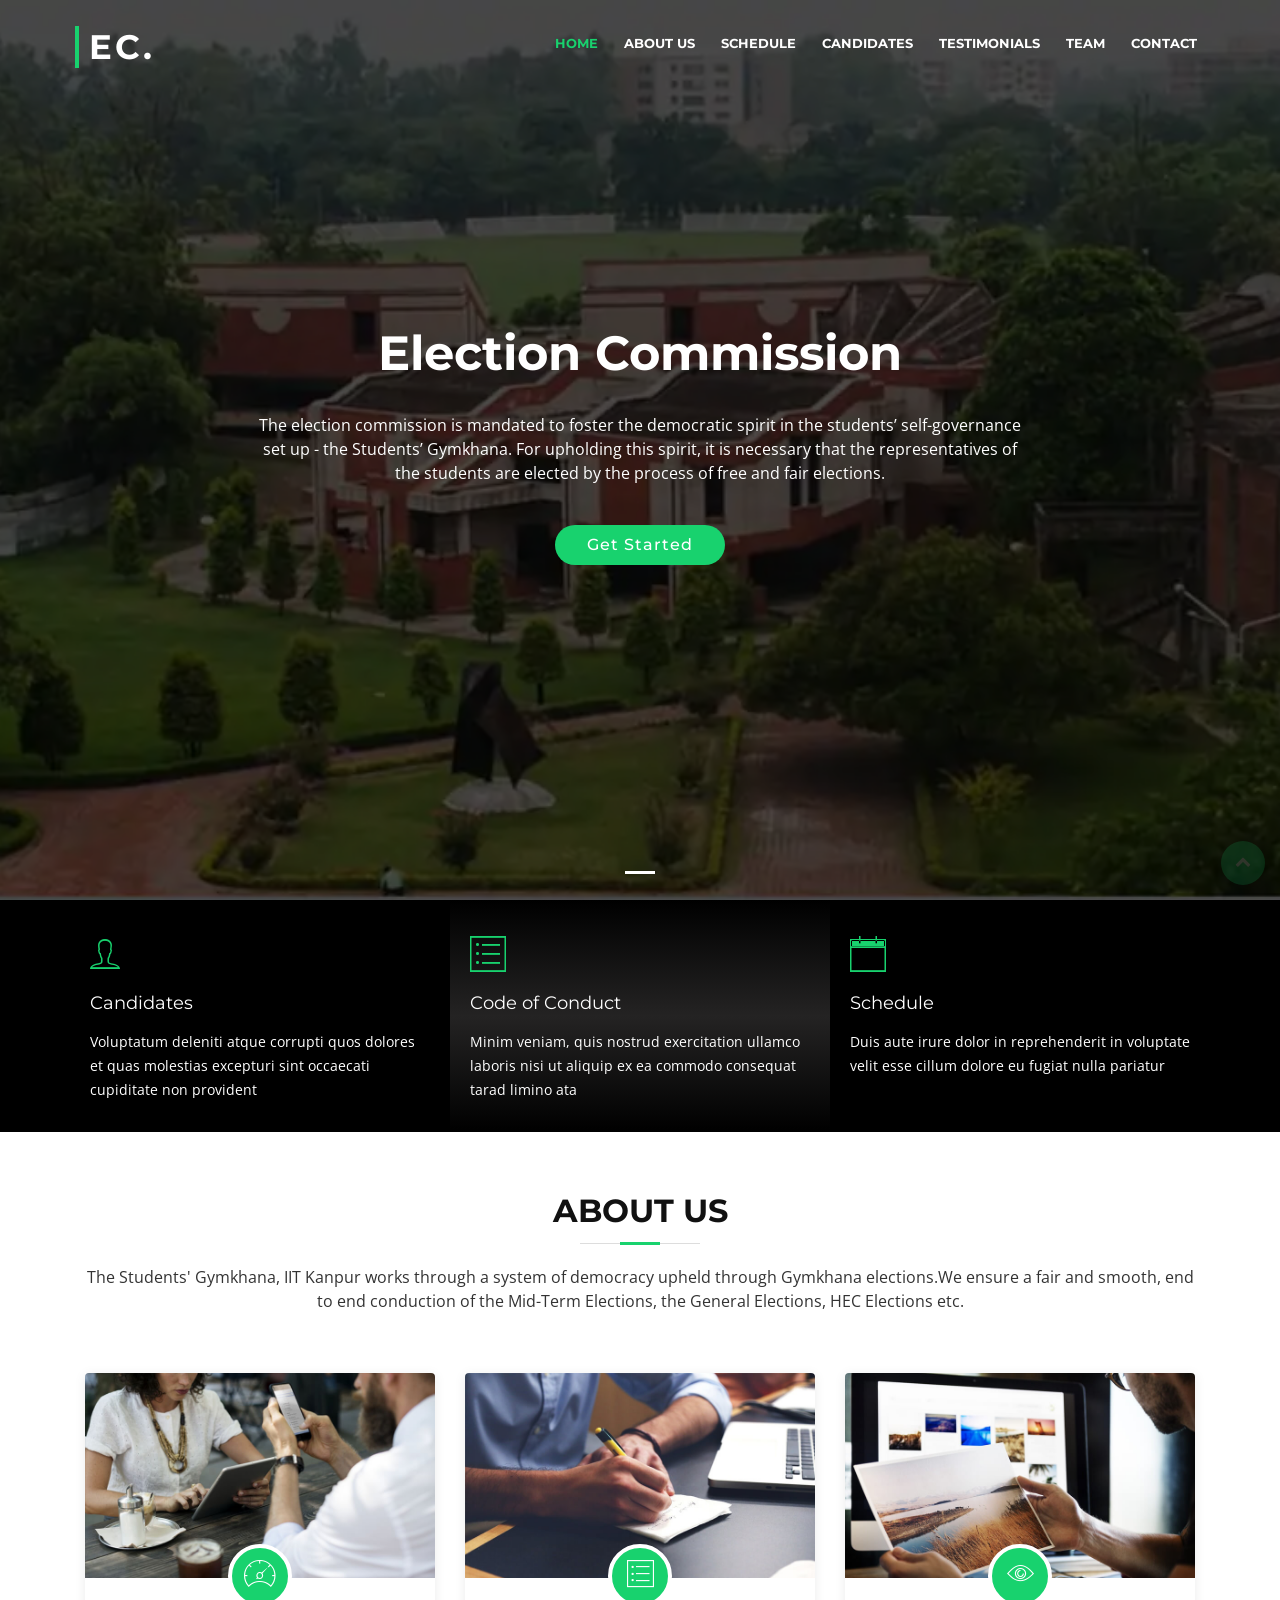
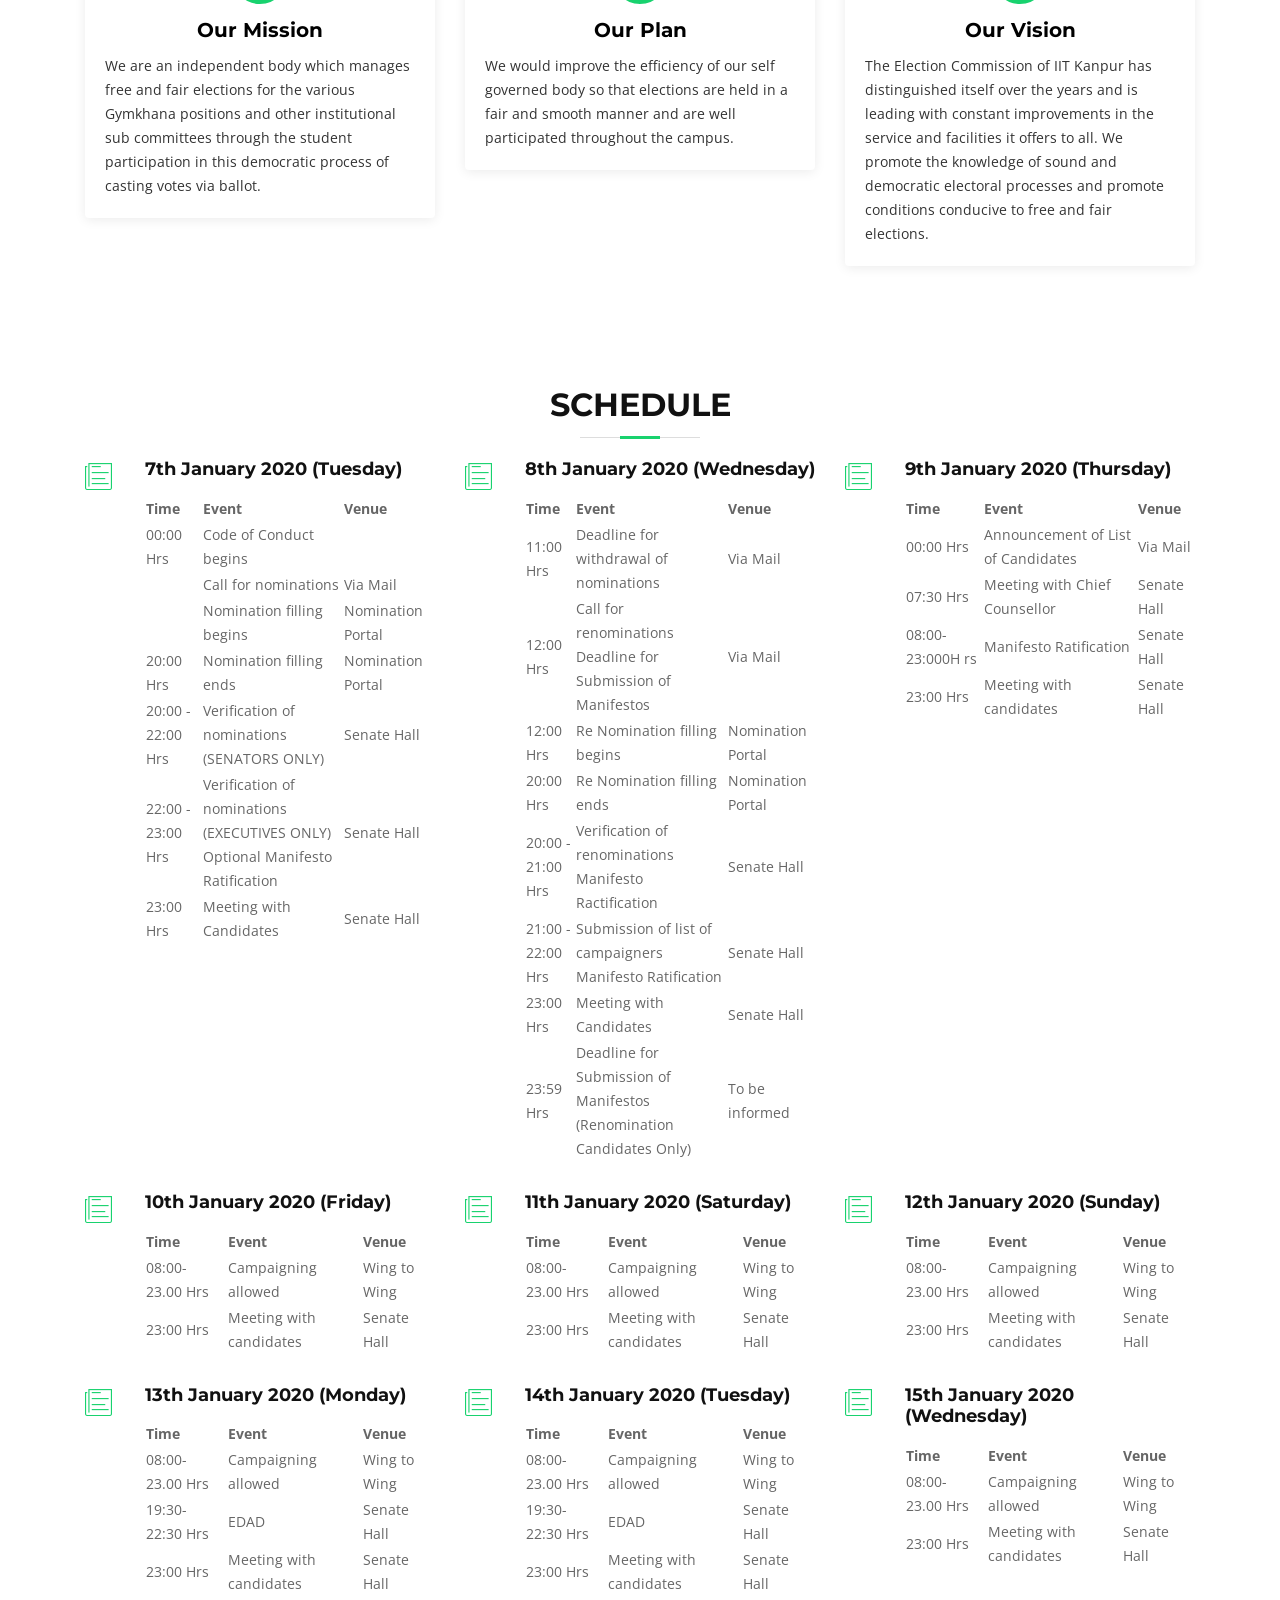
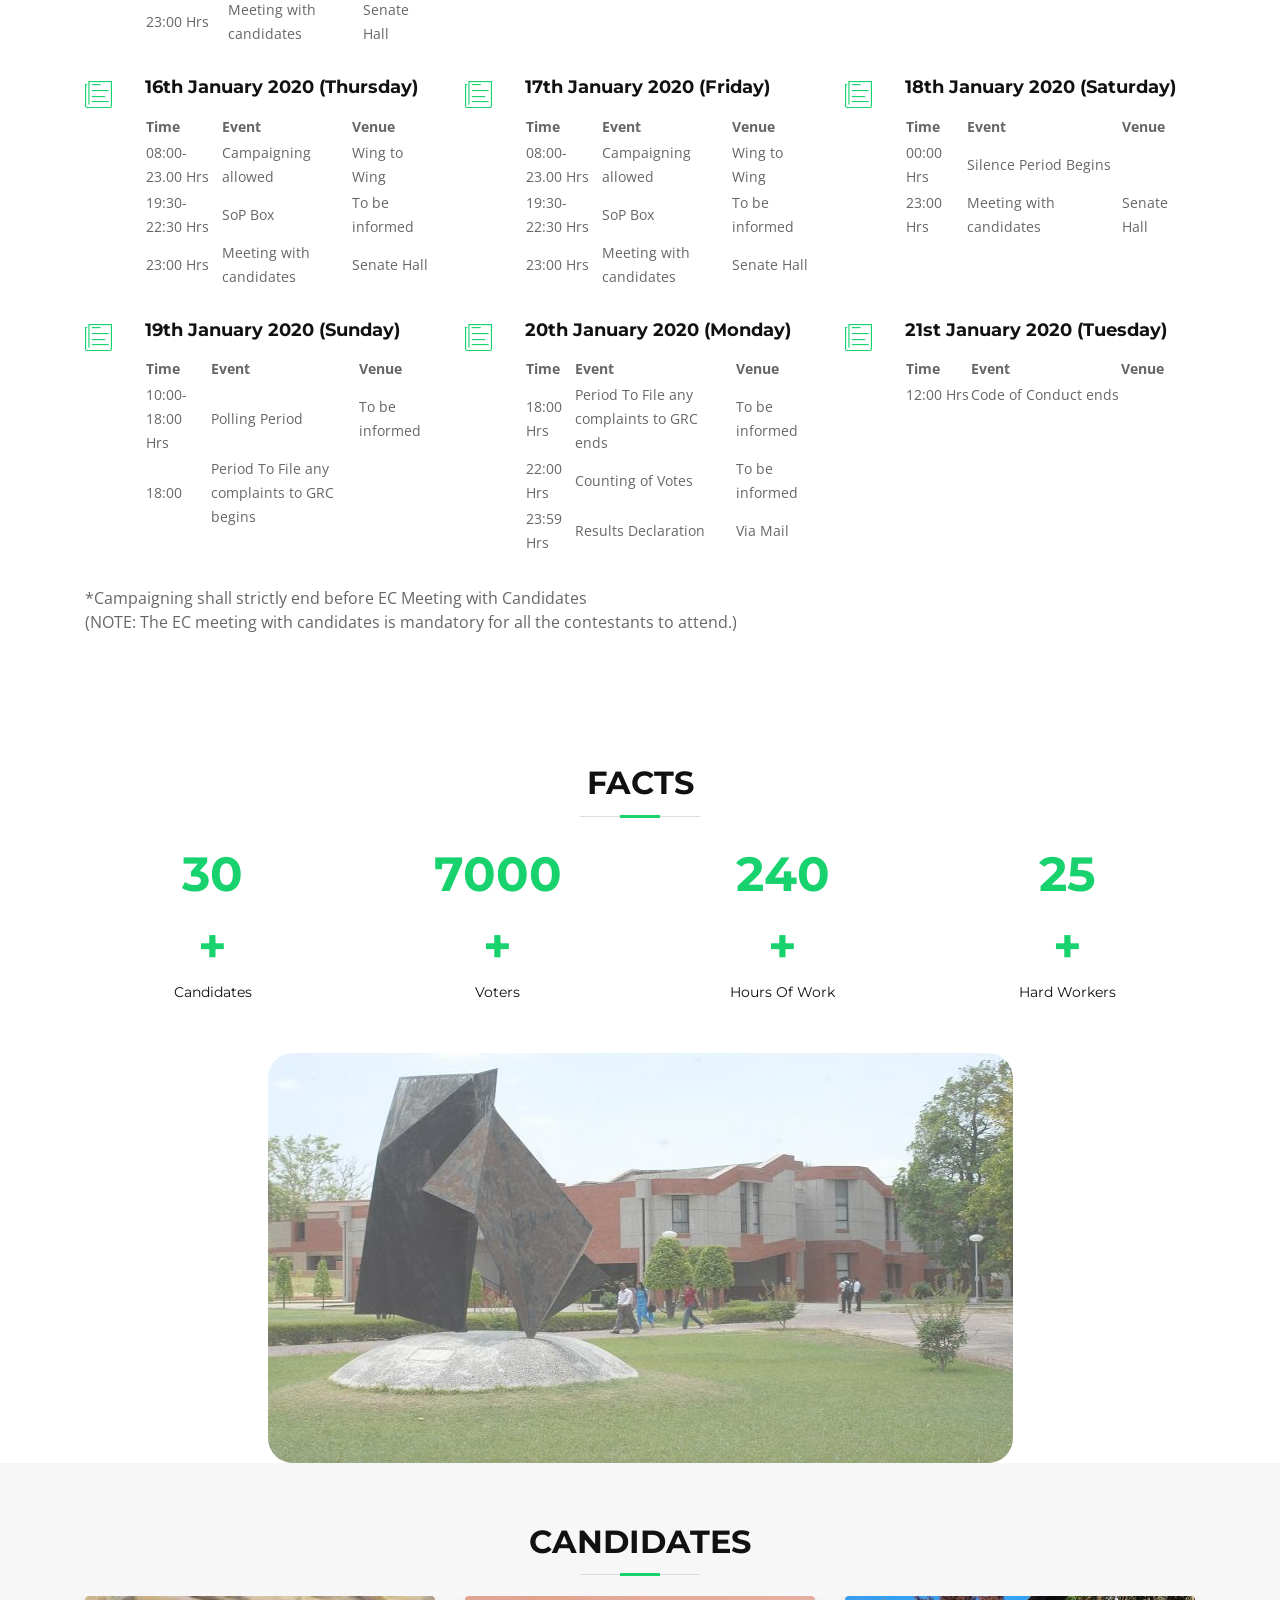
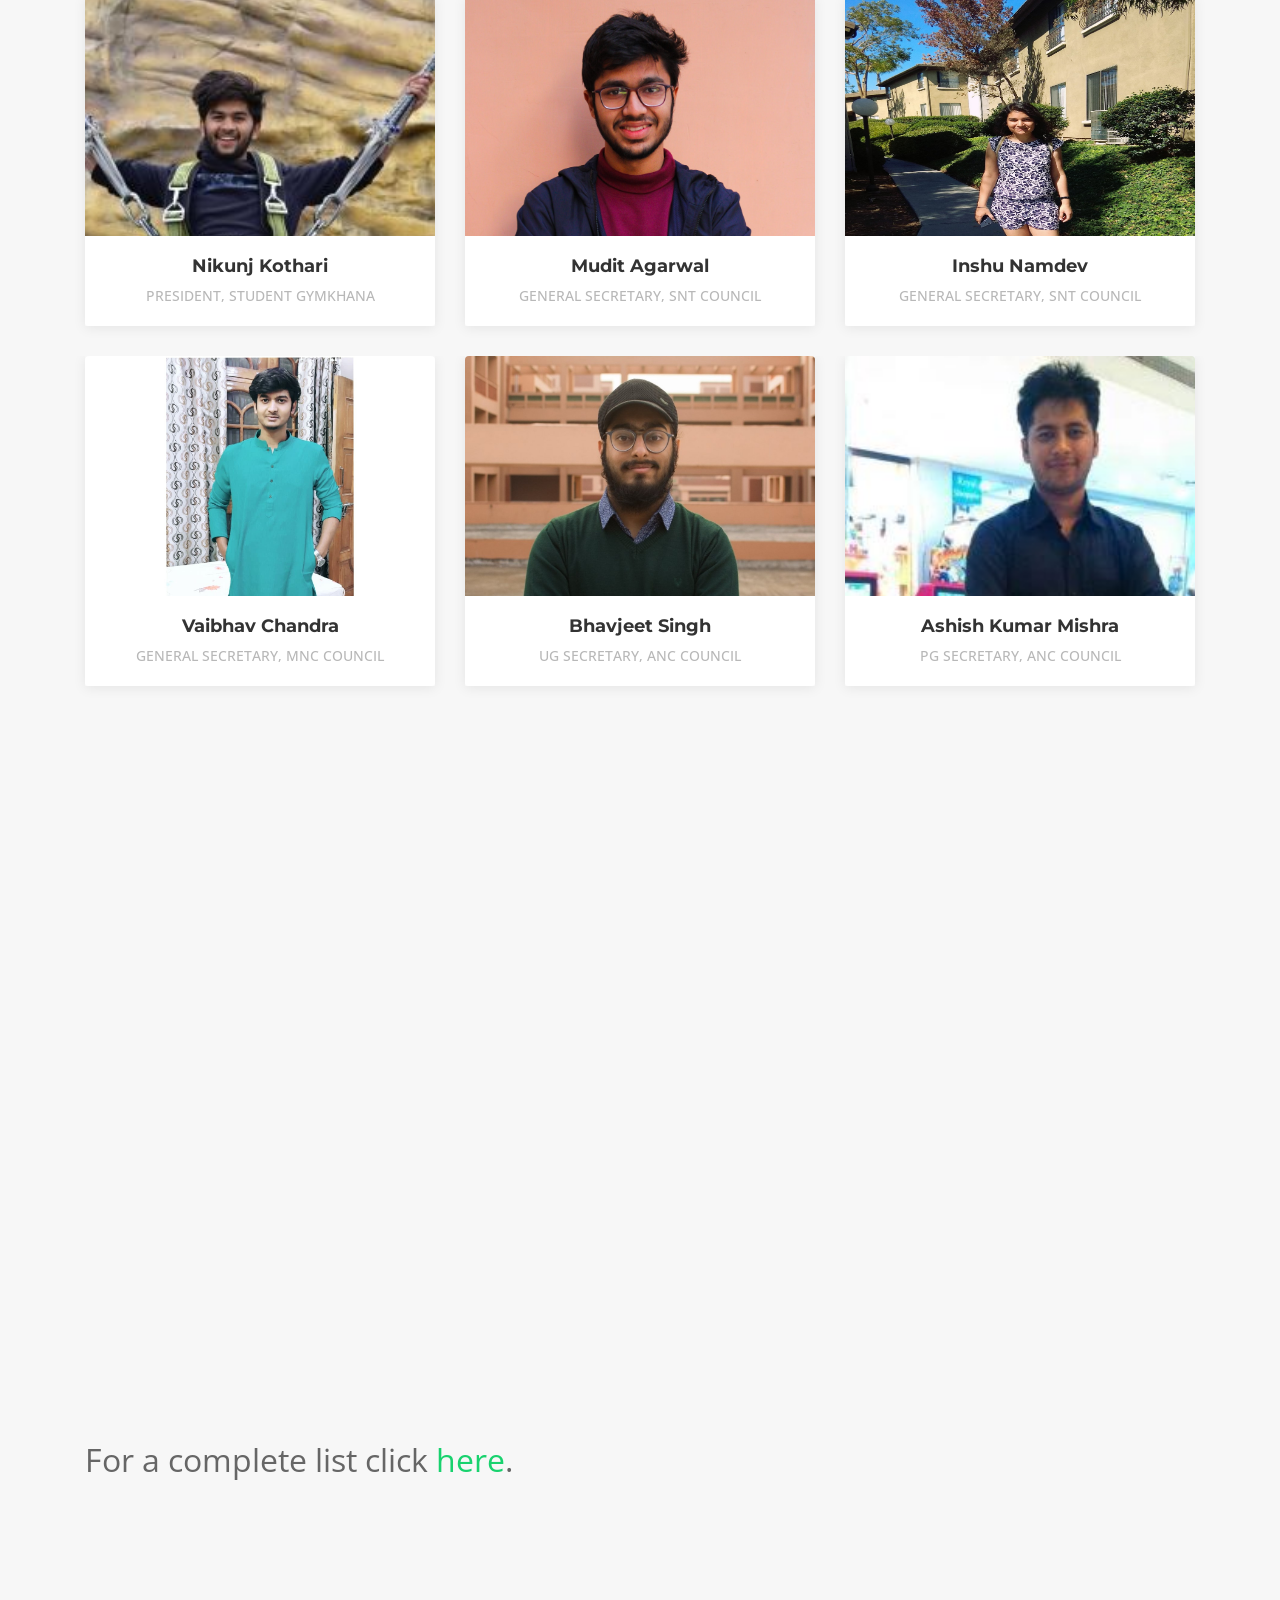
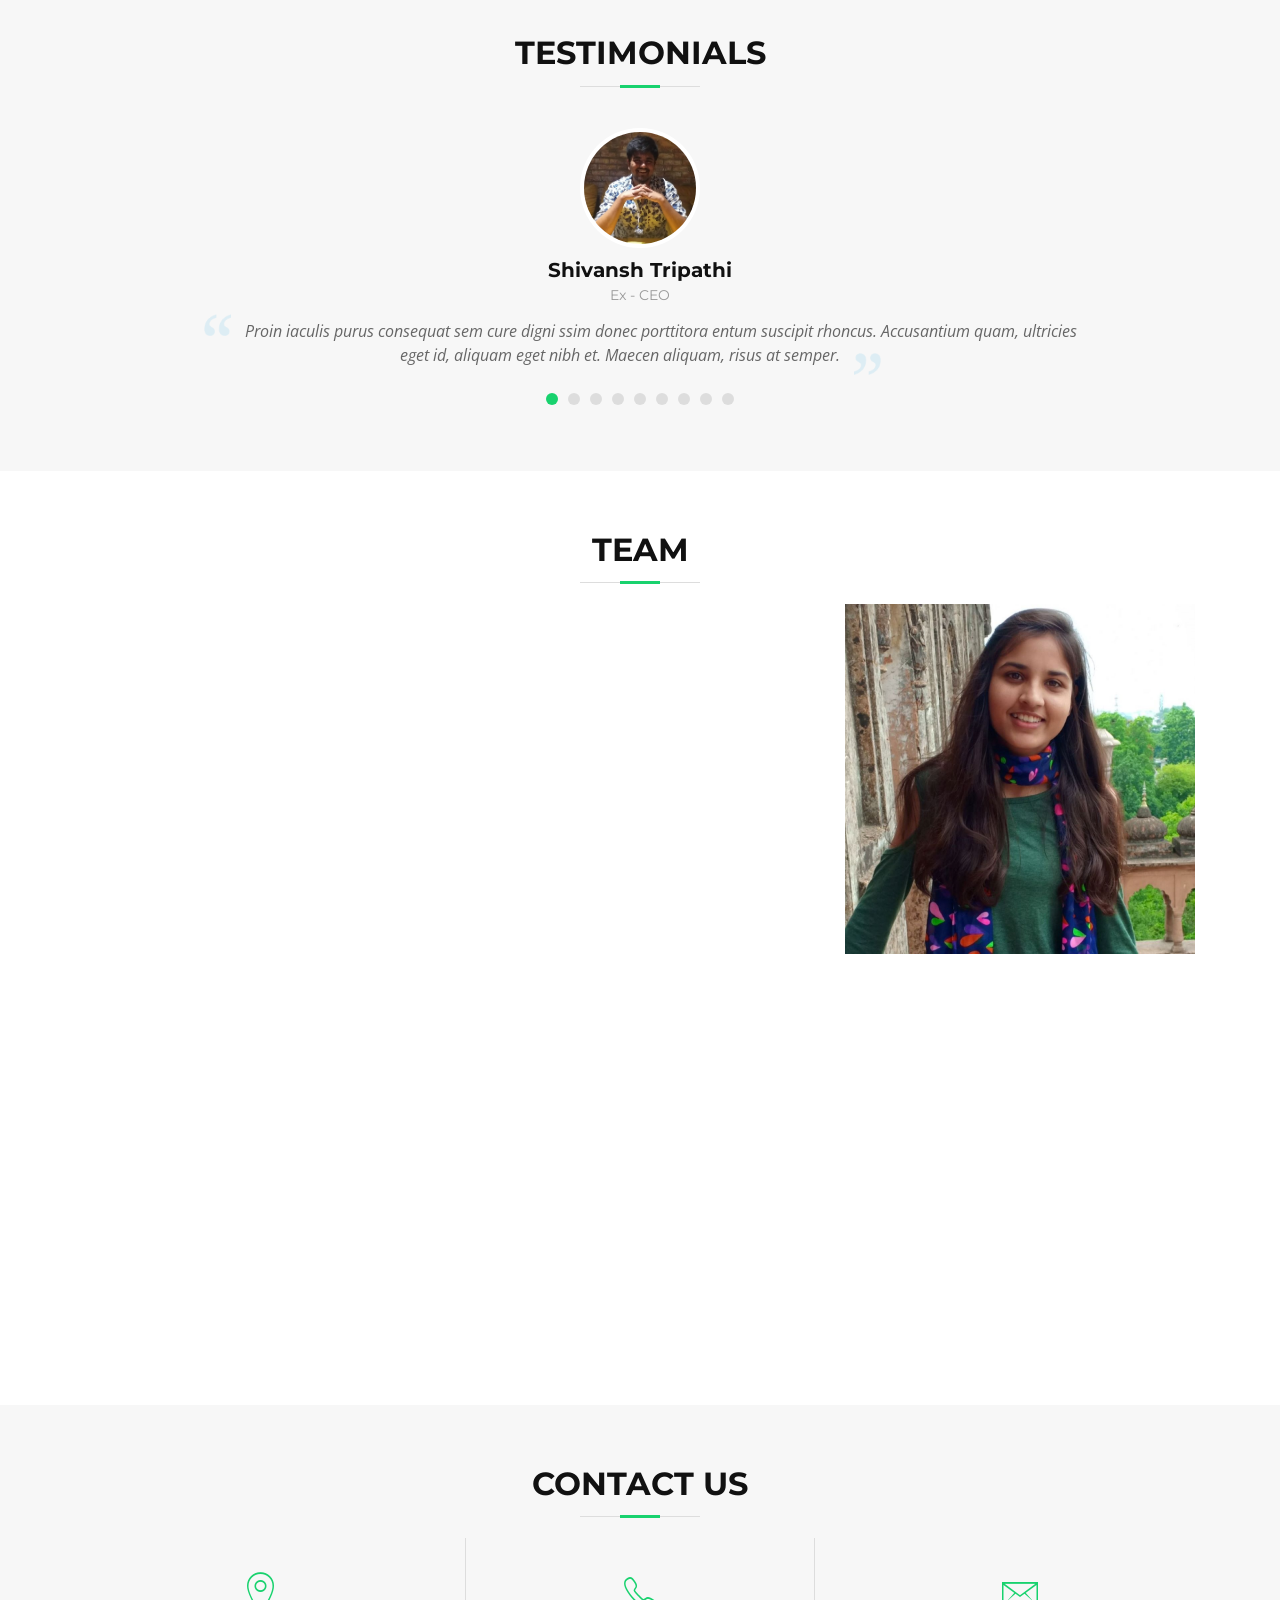
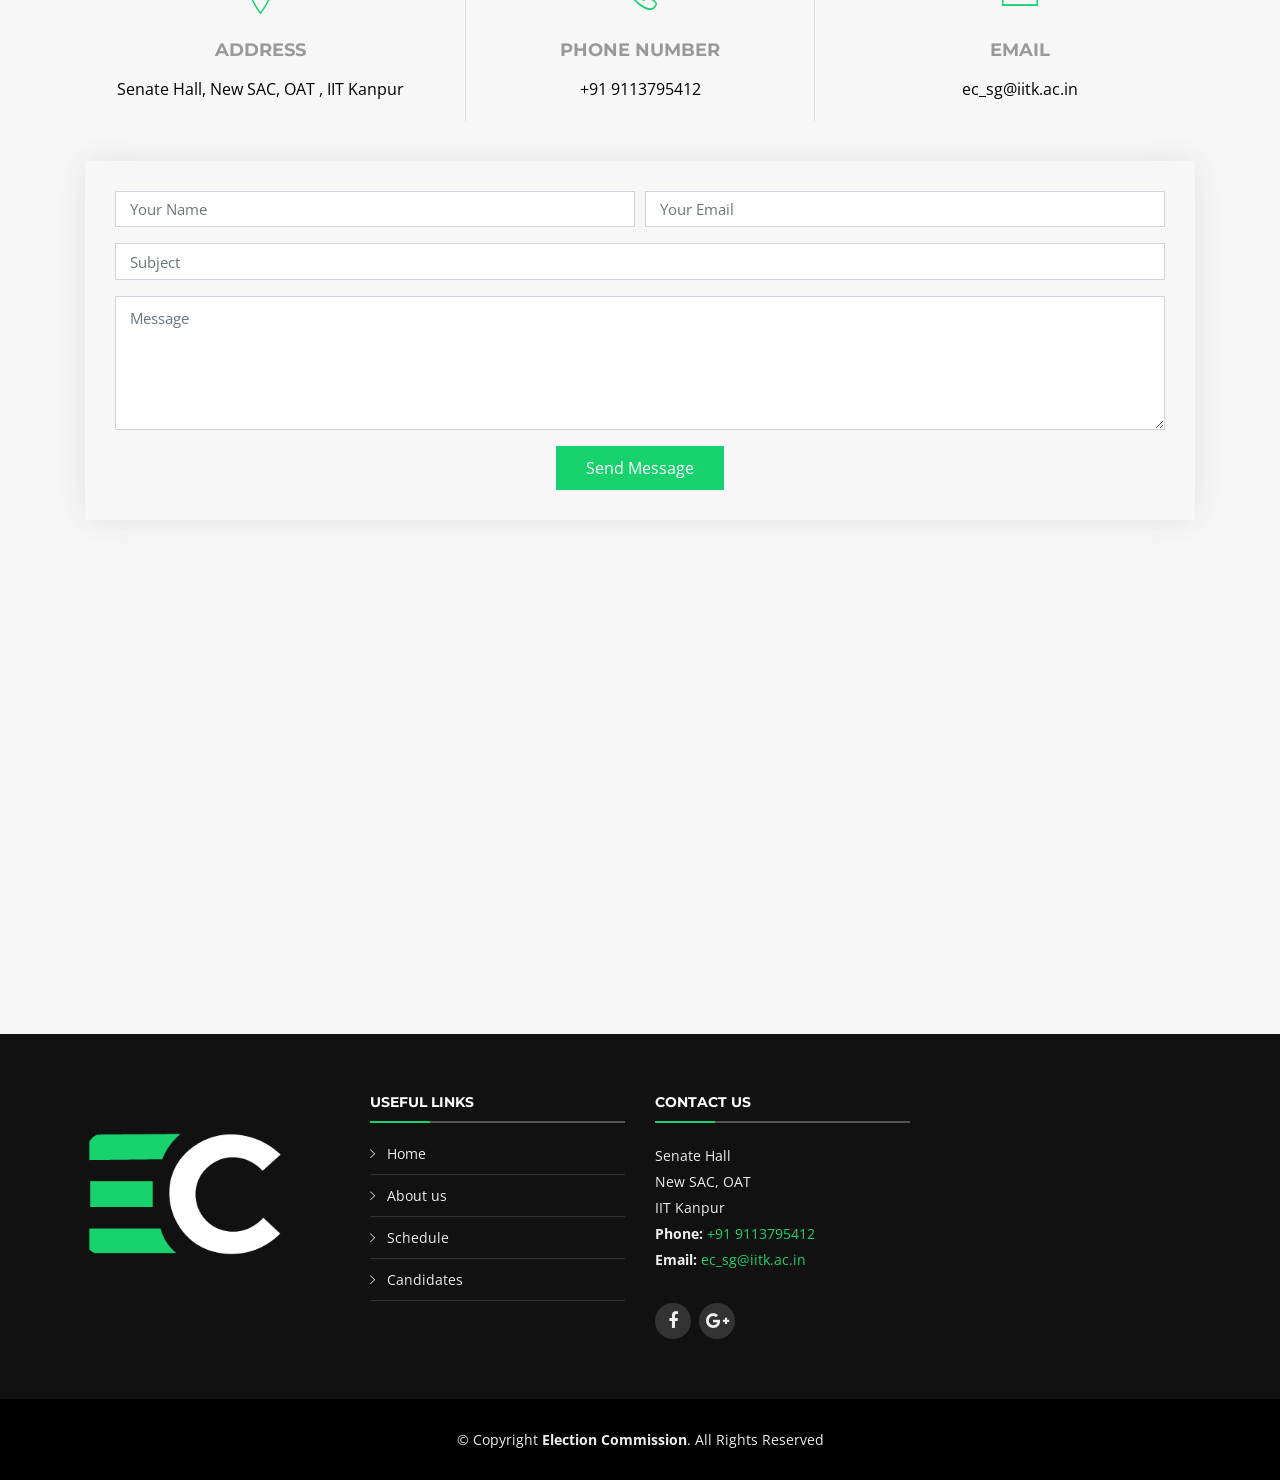
==== index.html @ bc0df14e "Update index.html" ====
<!DOCTYPE html>
<html lang="en">

<head>
  <meta charset="utf-8">
  <meta content="width=device-width, initial-scale=1.0" name="viewport">

  <title>Election Commission | IITK</title>
  <meta content="" name="descriptison">
  <meta content="" name="keywords">

  <!-- Favicons -->
  <link href="assets/img/lgo-01.png" rel="icon">
  <link href="assets/img/lgo-01.png" rel="apple-touch-icon">

  <!-- Google Fonts -->
  <link href="https://fonts.googleapis.com/css?family=Open+Sans:300,300i,400,400i,700,700i|Montserrat:300,400,500,700" rel="stylesheet">

  <!-- Vendor CSS Files -->
  <link href="assets/vendor/bootstrap/css/bootstrap.min.css" rel="stylesheet">
  <link href="assets/vendor/font-awesome/css/font-awesome.min.css" rel="stylesheet">
  <link href="assets/vendor/ionicons/css/ionicons.min.css" rel="stylesheet">
  <link href="assets/vendor/animate.css/animate.min.css" rel="stylesheet">
  <link href="assets/vendor/venobox/venobox.css" rel="stylesheet">
  <link href="assets/vendor/owl.carousel/assets/owl.carousel.min.css" rel="stylesheet">

  <!-- Template Main CSS File -->
  <link href="assets/css/style.css" rel="stylesheet">
</head>

<body>

  <!-- ======= Header ======= -->
  <header id="header">
    <div class="container-fluid">

      <div id="logo" class="pull-left">
        <h1><a href="#intro" class="scrollto">EC<span>.</span></a></h1>
        <!-- Uncomment below if you prefer to use an image logo -->
        <!-- <a href="#intro"><img src="assets/img/lgo-01.png" alt="" style="height: 90px;"></a> -->
      </div>

      <nav id="nav-menu-container">
        <ul class="nav-menu">
          <li class="menu-active"><a href="#intro">Home</a></li>
          <li><a href="#about">About Us</a></li>
          <li><a href="#services">Schedule</a></li>
          <li><a href="#portfolio">Candidates</a></li>
          <li><a href="#testimonials">Testimonials</a></li>
          <li><a href="#team">Team</a></li>
          <!-- <li class="menu-has-children"><a href="">Drop Down</a>
            <ul>
              <li><a href="#">Drop Down 1</a></li>
              <li><a href="#">Drop Down 3</a></li>
              <li><a href="#">Drop Down 4</a></li>
              <li><a href="#">Drop Down 5</a></li>
            </ul>
          </li> -->
          <li><a href="#contact">Contact</a></li>
        </ul>
      </nav><!-- #nav-menu-container -->
    </div>
  </header><!-- End Header -->

  <!-- ======= Intro Section ======= -->
  <section id="intro">
    <div class="intro-container">
      <div id="introCarousel" class="carousel  slide carousel-fade" data-ride="carousel">

        <ol class="carousel-indicators"></ol>

        <div class="carousel-inner" role="listbox">

          <div class="carousel-item active">
            <div class="carousel-background"><img src="assets/img/iitk.jpg" alt=""></div>
            <div class="carousel-container">
              <div class="carousel-content">
                <h2>Election Commission</h2>
                <p>The election commission is mandated to foster the democratic spirit in the students’ self-governance set up - the Students’ Gymkhana. For upholding this spirit, it is necessary that the representatives of the students are elected by the process of free and fair elections.</p>
                <a href="#featured-services" class="btn-get-started scrollto">Get Started</a>
              </div>
            </div>
          </div>

          <!-- <div class="carousel-item">
            <div class="carousel-background"><img src="assets/img/intro-carousel/2.jpg" alt=""></div>
            <div class="carousel-container">
              <div class="carousel-content">
                <h2>At vero eos et accusamus</h2>
                <p>Nam libero tempore, cum soluta nobis est eligendi optio cumque nihil impedit quo minus id quod maxime placeat facere possimus, omnis voluptas assumenda est, omnis dolor repellendus. Temporibus autem quibusdam et aut officiis debitis aut.</p>
                <a href="#featured-services" class="btn-get-started scrollto">Get Started</a>
              </div>
            </div>
          </div> -->

          <!-- <div class="carousel-item">
            <div class="carousel-background"><img src="assets/img/intro-carousel/3.jpg" alt=""></div>
            <div class="carousel-container">
              <div class="carousel-content">
                <h2>Temporibus autem quibusdam</h2>
                <p>Beatae vitae dicta sunt explicabo. Nemo enim ipsam voluptatem quia voluptas sit aspernatur aut odit aut fugit, sed quia consequuntur magni dolores eos qui ratione voluptatem sequi nesciunt omnis iste natus error sit voluptatem accusantium.</p>
                <a href="#featured-services" class="btn-get-started scrollto">Get Started</a>
              </div>
            </div>
          </div>
          <div class="carousel-item">
            <div class="carousel-background"><img src="assets/img/intro-carousel/4.jpg" alt=""></div>
            <div class="carousel-container">
              <div class="carousel-content">
                <h2>Nam libero tempore</h2>
                <p>Neque porro quisquam est, qui dolorem ipsum quia dolor sit amet, consectetur, adipisci velit, sed quia non numquam eius modi tempora incidunt ut labore et dolore magnam aliquam quaerat voluptatem. Ut enim ad minima veniam, quis nostrum.</p>
                <a href="#featured-services" class="btn-get-started scrollto">Get Started</a>
              </div>
            </div>
          </div> -->

          <!-- <div class="carousel-item">
            <div class="carousel-background"><img src="assets/img/intro-carousel/5.jpg" alt=""></div>
            <div class="carousel-container">
              <div class="carousel-content">
                <h2>Magnam aliquam quaerat</h2>
                <p>Lorem ipsum dolor sit amet, consectetur adipiscing elit, sed do eiusmod tempor incididunt ut labore et dolore magna aliqua. Ut enim ad minim veniam, quis nostrud exercitation ullamco laboris nisi ut aliquip ex ea commodo consequat.</p>
                <a href="#featured-services" class="btn-get-started scrollto">Get Started</a>
              </div>
            </div>
          </div> -->

        </div>

        <!-- <a class="carousel-control-prev" href="#introCarousel" role="button" data-slide="prev">
          <span class="carousel-control-prev-icon ion-chevron-left" aria-hidden="true"></span>
          <span class="sr-only">Previous</span>
        </a>
        <a class="carousel-control-next" href="#introCarousel" role="button" data-slide="next">
          <span class="carousel-control-next-icon ion-chevron-right" aria-hidden="true"></span>
          <span class="sr-only">Next</span>
        </a> -->

      </div>
    </div>
  </section><!-- End Intro Section -->

  <main id="main">

    <!-- ======= Featured Services Section Section ======= -->
    <section id="featured-services">
      <div class="container">
        <div class="row">

          <div class="col-lg-4 box">
            <i class="ion-ios-person-outline"></i>
            <h4 class="title"><a href="">Candidates</a></h4>
            <p class="description">Voluptatum deleniti atque corrupti quos dolores et quas molestias excepturi sint occaecati cupiditate non provident</p>
          </div>

          <div class="col-lg-4 box box-bg">
            <i class="ion-ios-list-outline"></i>
            <h4 class="title"><a href="https://drive.google.com/file/d/1tFjWkTx7VBHDZU3E4298RpJmOJ9essvX/view" target="Blank">Code of Conduct</a></h4>
            <p class="description">Minim veniam, quis nostrud exercitation ullamco laboris nisi ut aliquip ex ea commodo consequat tarad limino ata</p>
          </div>

          <div class="col-lg-4 box">
            <i class="ion-ios-calendar-outline"></i>
            <h4 class="title"><a href="">Schedule</a></h4>
            <p class="description">Duis aute irure dolor in reprehenderit in voluptate velit esse cillum dolore eu fugiat nulla pariatur</p>
          </div>

        </div>
      </div>
    </section><!-- End Featured Services Section -->

    <!-- ======= About Us Section ======= -->
    <section id="about">
      <div class="container">

        <header class="section-header">
          <h3>About Us</h3>
          <p>The Students' Gymkhana, IIT Kanpur works through a system of democracy upheld through Gymkhana elections.We ensure a fair and smooth, end to end conduction of the Mid-Term Elections, the General Elections, HEC Elections etc.</p>
        </header>

        <div class="row about-cols">

          <div class="col-md-4 wow fadeInUp">
            <div class="about-col">
              <div class="img">
                <img src="assets/img/about-mission.jpg" alt="" class="img-fluid">
                <div class="icon"><i class="ion-ios-speedometer-outline"></i></div>
              </div>
              <h2 class="title"><a href="#">Our Mission</a></h2>
              <p>
                We are an independent body which manages free and fair elections for the various Gymkhana positions and other institutional sub committees through the student participation in this democratic process of casting votes via ballot.
              </p>
            </div>
          </div>

          <div class="col-md-4 wow fadeInUp" data-wow-delay="0.1s">
            <div class="about-col">
              <div class="img">
                <img src="assets/img/about-plan.jpg" alt="" class="img-fluid">
                <div class="icon"><i class="ion-ios-list-outline"></i></div>
              </div>
              <h2 class="title"><a href="#">Our Plan</a></h2>
              <p>
                We would improve the efficiency of  our self governed body  so that elections are held in a fair and smooth manner and are well participated throughout the campus.
              </p>
            </div>
          </div>

          <div class="col-md-4 wow fadeInUp" data-wow-delay="0.2s">
            <div class="about-col">
              <div class="img">
                <img src="assets/img/about-vision.jpg" alt="" class="img-fluid">
                <div class="icon"><i class="ion-ios-eye-outline"></i></div>
              </div>
              <h2 class="title"><a href="#">Our Vision</a></h2>
              <p>
                The Election Commission of IIT Kanpur has distinguished itself over the years and is leading with constant improvements in the service and facilities it offers to all. We promote the knowledge of sound and democratic electoral processes and promote conditions conducive to free and fair elections.
              </p>
            </div>
          </div>

        </div>

      </div>
    </section><!-- End About Us Section -->

    <!-- ======= Services Section ======= -->
    <section id="services">
      <div class="container">

        <header class="section-header wow fadeInUp">
          <h3>Schedule</h3>
          <!-- <p>Laudem latine persequeris id sed, ex fabulas delectus quo. No vel partiendo abhorreant vituperatoribus, ad pro quaestio laboramus. Ei ubique vivendum pro. At ius nisl accusam lorenta zanos paradigno tridexa panatarel.</p> -->
        </header>

        <div class="row">

          <!-- <div class="col-lg-4 col-md-6 box wow bounceInUp" data-wow-duration="1.4s">
            <div class="icon"><i class="ion-ios-analytics-outline"></i></div>
            <h4 class="title"><a href="">Lorem Ipsum</a></h4>
            <p class="description">Voluptatum deleniti atque corrupti quos dolores et quas molestias excepturi sint occaecati cupiditate non provident</p>
          </div>
          <div class="col-lg-4 col-md-6 box wow bounceInUp" data-wow-duration="1.4s">
            <div class="icon"><i class="ion-ios-bookmarks-outline"></i></div>
            <h4 class="title"><a href="">Dolor Sitema</a></h4>
            <p class="description">Minim veniam, quis nostrud exercitation ullamco laboris nisi ut aliquip ex ea commodo consequat tarad limino ata</p>
          </div> -->
          <div class="col-lg-4 col-md-6 box wow bounceInUp" data-wow-duration="1.4s">
            <div class="icon"><i class="ion-ios-paper-outline"></i></div>
            <h4 class="title"><a href=""> 7th January 2020 (Tuesday)</a></h4>
            <!-- <p class="description"> -->
              <table class="description">
                <tr>
                  <th>Time</th>
                  <th>Event</th>
                  <th>Venue</th>
                </tr>
                <tr>
                  <td>00:00 Hrs</td>
                  <td>Code of Conduct begins</td>
                  <td></td>
                </tr>
                <tr>
                  <td></td>
                  <td>Call for nominations</td>
                  <td>Via Mail</td>
                </tr>
                <tr>
                  <td></td>
                  <td>Nomination filling begins</td>
                  <td>Nomination Portal</td>
                </tr>
                <tr>
                  <td>20:00 Hrs</td>
                  <td>Nomination filling ends</td>
                  <td>Nomination Portal</td>
                </tr>
                <tr>
                  <td>20:00 - 22:00 Hrs</td>
                  <td>Verification of nominations (SENATORS ONLY)</td>
                  <td>Senate Hall</td>
                </tr>
                <tr>
                  <td>22:00 - 23:00 Hrs</td>
                  <td>Verification of nominations (EXECUTIVES ONLY)
                    <br>
                    Optional Manifesto Ratification </td>
                  <td>Senate Hall</td>
                </tr>
                <tr>
                  <td>23:00 Hrs</td>
                  <td>Meeting with Candidates</td>
                  <td>Senate Hall</td>
                </tr>
              </table>
            <!-- </p> -->
          </div>
          <div class="col-lg-4 col-md-6 box wow bounceInUp" data-wow-duration="1.4s">
            <div class="icon"><i class="ion-ios-paper-outline"></i></div>
            <h4 class="title"><a href="">8th January 2020 (Wednesday)</a></h4>
            <table class="description">
              <tr>
                <th>Time</th>
                <th>Event</th>
                <th>Venue</th>
              </tr>
              <tr>
                <td>11:00 Hrs</td>
                <td>Deadline for withdrawal of nominations</td>
                <td>Via Mail</td>
              </tr>
              <tr>
                <td>12:00 Hrs</td>
                <td>Call for renominations
                  Deadline for Submission of Manifestos </td>
                <td>Via Mail</td>
              </tr>
              <tr>
                <td>12:00 Hrs</td>
                <td>Re Nomination filling begins</td>
                <td>Nomination Portal</td>
              </tr>
              <tr>
                <td>20:00 Hrs</td>
                <td>Re Nomination filling ends</td>
                <td>Nomination Portal</td>
              </tr>
              <tr>
                <td>20:00 - 21:00 Hrs</td>
                <td>Verification of renominations 
                  <br>
                  Manifesto Ractification
                </td>
                <td>Senate Hall</td>
              </tr>
              <tr>
                <td>21:00 - 22:00 Hrs</td>
                <td>Submission of list of campaigners 
                  <br>
                  Manifesto Ratification </td>
                <td>Senate Hall</td>
              </tr>
              <tr>
                <td>23:00 Hrs</td>
                <td>Meeting with Candidates</td>
                <td>Senate Hall</td>
              </tr>
              <tr>
                <td>23:59 Hrs</td>
                <td>Deadline for Submission of Manifestos
                  <br>
                  (Renomination Candidates Only) 
                  </td>
                <td>To be
                  informed</td>
              </tr>
            </table>
          </div>
          <div class="col-lg-4 col-md-6 box wow bounceInUp" data-wow-duration="1.4s">
            <div class="icon"><i class="ion-ios-paper-outline"></i></div>
            <h4 class="title"><a href="">9th January 2020 (Thursday) 
            </a></h4>
            <table class="description">
              <tr>
                <th>Time</th>
                <th>Event</th>
                <th>Venue</th>
              </tr>
              <tr>
                <td>00:00 Hrs</td>
                <td>Announcement of List of Candidates </td>
                <td>Via Mail</td>
              </tr>
              <tr>
                <td>07:30 Hrs</td>
                <td>Meeting with Chief Counsellor</td>
                <td>Senate Hall</td>
              </tr>
              <tr>
                <td>08:00-
                  23:000H
                  rs 
                  </td>
                <td>Manifesto Ratification </td>
                <td>Senate Hall</td>
              </tr>
              <tr>
                <td>23:00 Hrs</td>
                <td>Meeting with candidates </td>
                <td>Senate Hall</td>
              </tr>
              <!-- <tr>
                <td>20:00 - 21:00 Hrs</td>
                <td>Verification of renominations 
                  <br>
                  Manifesto Ractification
                </td>
                <td>Senate Hall</td>
              </tr>
              <tr>
                <td>21:00 - 22:00 Hrs</td>
                <td>Submission of list of campaigners 
                  <br>
                  Manifesto Ratification </td>
                <td>Senate Hall</td>
              </tr>
              <tr>
                <td>23:00 Hrs</td>
                <td>Meeting with Candidates</td>
                <td>Senate Hall</td>
              </tr>
              <tr>
                <td>23:59 Hrs</td>
                <td>Deadline for Submission of Manifestos
                  <br>
                  (Renomination Candidates Only) 
                  </td>
                <td>To be
                  informed</td>
              </tr> -->
            </table>
          </div>
          <div class="col-lg-4 col-md-6 box wow bounceInUp" data-wow-duration="1.4s">
            <div class="icon"><i class="ion-ios-paper-outline"></i></div>
            <h4 class="title"><a href="">10th January 2020 (Friday) 
            </a></h4>
            <table class="description">
              <tr>
                <th>Time</th>
                <th>Event</th>
                <th>Venue</th>
              </tr>
              <tr>
                <td> 08:00-
                  23.00
                  Hrs</td>
                <td>Campaigning allowed </td>
                <td>Wing to
                  Wing 
                  </td>
              </tr>
              <tr>
                <td>23:00 Hrs</td>
                <td>Meeting with candidates </td>
                <td>Senate Hall</td>
              </tr>
              <!-- <tr>
                <td>08:00-
                  23:000H
                  rs 
                  </td>
                <td>Manifesto Ratification </td>
                <td>Senate Hall</td>
              </tr>
              <tr>
                <td>23:00 Hrs</td>
                <td>Meeting with candidates </td>
                <td>Senate Hall</td>
              </tr> -->
              <!-- <tr>
                <td>20:00 - 21:00 Hrs</td>
                <td>Verification of renominations 
                  <br>
                  Manifesto Ractification
                </td>
                <td>Senate Hall</td>
              </tr>
              <tr>
                <td>21:00 - 22:00 Hrs</td>
                <td>Submission of list of campaigners 
                  <br>
                  Manifesto Ratification </td>
                <td>Senate Hall</td>
              </tr>
              <tr>
                <td>23:00 Hrs</td>
                <td>Meeting with Candidates</td>
                <td>Senate Hall</td>
              </tr>
              <tr>
                <td>23:59 Hrs</td>
                <td>Deadline for Submission of Manifestos
                  <br>
                  (Renomination Candidates Only) 
                  </td>
                <td>To be
                  informed</td>
              </tr> -->
            </table>
          </div>
          <div class="col-lg-4 col-md-6 box wow bounceInUp" data-wow-duration="1.4s">
            <div class="icon"><i class="ion-ios-paper-outline"></i></div>
            <h4 class="title"><a href="">11th January 2020 (Saturday) </a></h4>
            <table class="description">
              <tr>
                <th>Time</th>
                <th>Event</th>
                <th>Venue</th>
              </tr>
              <tr>
                <td> 08:00-
                  23.00
                  Hrs</td>
                <td>Campaigning allowed </td>
                <td>Wing to
                  Wing 
                  </td>
              </tr>
              <tr>
                <td>23:00 Hrs</td>
                <td>Meeting with candidates </td>
                <td>Senate Hall</td>
              </tr>
              <!-- <tr>
                <td>08:00-
                  23:000H
                  rs 
                  </td>
                <td>Manifesto Ratification </td>
                <td>Senate Hall</td>
              </tr>
              <tr>
                <td>23:00 Hrs</td>
                <td>Meeting with candidates </td>
                <td>Senate Hall</td>
              </tr> -->
              <!-- <tr>
                <td>20:00 - 21:00 Hrs</td>
                <td>Verification of renominations 
                  <br>
                  Manifesto Ractification
                </td>
                <td>Senate Hall</td>
              </tr>
              <tr>
                <td>21:00 - 22:00 Hrs</td>
                <td>Submission of list of campaigners 
                  <br>
                  Manifesto Ratification </td>
                <td>Senate Hall</td>
              </tr>
              <tr>
                <td>23:00 Hrs</td>
                <td>Meeting with Candidates</td>
                <td>Senate Hall</td>
              </tr>
              <tr>
                <td>23:59 Hrs</td>
                <td>Deadline for Submission of Manifestos
                  <br>
                  (Renomination Candidates Only) 
                  </td>
                <td>To be
                  informed</td>
              </tr> -->
            </table>
          </div>
          <div class="col-lg-4 col-md-6 box wow bounceInUp" data-wow-duration="1.4s">
            <div class="icon"><i class="ion-ios-paper-outline"></i></div>
            <h4 class="title"><a href="">12th January 2020 (Sunday) </a></h4>
            <table class="description">
              <tr>
                <th>Time</th>
                <th>Event</th>
                <th>Venue</th>
              </tr>
              <tr>
                <td> 08:00-
                  23.00
                  Hrs</td>
                <td>Campaigning allowed </td>
                <td>Wing to
                  Wing 
                  </td>
              </tr>
              <tr>
                <td>23:00 Hrs</td>
                <td>Meeting with candidates </td>
                <td>Senate Hall</td>
              </tr>
              <!-- <tr>
                <td>08:00-
                  23:000H
                  rs 
                  </td>
                <td>Manifesto Ratification </td>
                <td>Senate Hall</td>
              </tr>
              <tr>
                <td>23:00 Hrs</td>
                <td>Meeting with candidates </td>
                <td>Senate Hall</td>
              </tr> -->
              <!-- <tr>
                <td>20:00 - 21:00 Hrs</td>
                <td>Verification of renominations 
                  <br>
                  Manifesto Ractification
                </td>
                <td>Senate Hall</td>
              </tr>
              <tr>
                <td>21:00 - 22:00 Hrs</td>
                <td>Submission of list of campaigners 
                  <br>
                  Manifesto Ratification </td>
                <td>Senate Hall</td>
              </tr>
              <tr>
                <td>23:00 Hrs</td>
                <td>Meeting with Candidates</td>
                <td>Senate Hall</td>
              </tr>
              <tr>
                <td>23:59 Hrs</td>
                <td>Deadline for Submission of Manifestos
                  <br>
                  (Renomination Candidates Only) 
                  </td>
                <td>To be
                  informed</td>
              </tr> -->
            </table>
          </div>
          <div class="col-lg-4 col-md-6 box wow bounceInUp" data-wow-duration="1.4s">
            <div class="icon"><i class="ion-ios-paper-outline"></i></div>
            <h4 class="title"><a href="">13th January 2020 (Monday) </a></h4>
            <table class="description">
              <tr>
                <th>Time</th>
                <th>Event</th>
                <th>Venue</th>
              </tr>
              <tr>
                <td> 08:00-
                  23.00
                  Hrs</td>
                <td>Campaigning allowed </td>
                <td>Wing to
                  Wing 
                  </td>
              </tr>
              <tr>
                <td>19:30-
                  22:30
                  Hrs </td>
                <td>EDAD</td>
                <td>Senate Hall</td>
              </tr>
              <tr>
                <td>23:00
                  Hrs  
                  </td>
                <td>Meeting with candidates  </td>
                <td>Senate Hall</td>
              </tr>
              <tr>
                <td>23:00 Hrs</td>
                <td>Meeting with candidates </td>
                <td>Senate Hall</td>
              </tr>
              <!-- <tr>
                <td>20:00 - 21:00 Hrs</td>
                <td>Verification of renominations 
                  <br>
                  Manifesto Ractification
                </td>
                <td>Senate Hall</td>
              </tr>
              <tr>
                <td>21:00 - 22:00 Hrs</td>
                <td>Submission of list of campaigners 
                  <br>
                  Manifesto Ratification </td>
                <td>Senate Hall</td>
              </tr>
              <tr>
                <td>23:00 Hrs</td>
                <td>Meeting with Candidates</td>
                <td>Senate Hall</td>
              </tr>
              <tr>
                <td>23:59 Hrs</td>
                <td>Deadline for Submission of Manifestos
                  <br>
                  (Renomination Candidates Only) 
                  </td>
                <td>To be
                  informed</td>
              </tr> -->
            </table>
          </div>
          <div class="col-lg-4 col-md-6 box wow bounceInUp" data-wow-duration="1.4s">
            <div class="icon"><i class="ion-ios-paper-outline"></i></div>
            <h4 class="title"><a href="">14th January 2020 (Tuesday) </a></h4>
            <table class="description">
              <tr>
                <th>Time</th>
                <th>Event</th>
                <th>Venue</th>
              </tr>
              <tr>
                <td> 08:00-
                  23.00
                  Hrs</td>
                <td>Campaigning allowed </td>
                <td>Wing to
                  Wing 
                  </td>
              </tr>
              <tr>
                <td>19:30-
                  22:30
                  Hrs </td>
                <td>EDAD</td>
                <td>Senate Hall</td>
              </tr>
              <tr>
                <td>23:00
                  Hrs  
                  </td>
                <td>Meeting with candidates  </td>
                <td>Senate Hall</td>
              </tr>
              <!-- <tr>
                <td>23:00 Hrs</td>
                <td>Meeting with candidates </td>
                <td>Senate Hall</td>
              </tr> -->
              <!-- <tr>
                <td>20:00 - 21:00 Hrs</td>
                <td>Verification of renominations 
                  <br>
                  Manifesto Ractification
                </td>
                <td>Senate Hall</td>
              </tr>
              <tr>
                <td>21:00 - 22:00 Hrs</td>
                <td>Submission of list of campaigners 
                  <br>
                  Manifesto Ratification </td>
                <td>Senate Hall</td>
              </tr>
              <tr>
                <td>23:00 Hrs</td>
                <td>Meeting with Candidates</td>
                <td>Senate Hall</td>
              </tr>
              <tr>
                <td>23:59 Hrs</td>
                <td>Deadline for Submission of Manifestos
                  <br>
                  (Renomination Candidates Only) 
                  </td>
                <td>To be
                  informed</td>
              </tr> -->
            </table>
          </div>
          <div class="col-lg-4 col-md-6 box wow bounceInUp" data-wow-duration="1.4s">
            <div class="icon"><i class="ion-ios-paper-outline"></i></div>
            <h4 class="title"><a href="">15th January 2020 (Wednesday) </a></h4>
            <table class="description">
              <tr>
                <th>Time</th>
                <th>Event</th>
                <th>Venue</th>
              </tr>
              <tr>
                <td> 08:00-
                  23.00
                  Hrs</td>
                <td>Campaigning allowed </td>
                <td>Wing to
                  Wing 
                  </td>
              </tr>
              <tr>
                <td>23:00
                  Hrs </td>
                <td>Meeting with candidates </td>
                <td>Senate Hall</td>
              </tr>
              <!-- <tr>
                <td>23:00
                  Hrs  
                  </td>
                <td>Meeting with candidates  </td>
                <td>Senate Hall</td>
              </tr>
              <tr>
                <td>23:00 Hrs</td>
                <td>Meeting with candidates </td>
                <td>Senate Hall</td>
              </tr> -->
              <!-- <tr>
                <td>20:00 - 21:00 Hrs</td>
                <td>Verification of renominations 
                  <br>
                  Manifesto Ractification
                </td>
                <td>Senate Hall</td>
              </tr>
              <tr>
                <td>21:00 - 22:00 Hrs</td>
                <td>Submission of list of campaigners 
                  <br>
                  Manifesto Ratification </td>
                <td>Senate Hall</td>
              </tr>
              <tr>
                <td>23:00 Hrs</td>
                <td>Meeting with Candidates</td>
                <td>Senate Hall</td>
              </tr>
              <tr>
                <td>23:59 Hrs</td>
                <td>Deadline for Submission of Manifestos
                  <br>
                  (Renomination Candidates Only) 
                  </td>
                <td>To be
                  informed</td>
              </tr> -->
            </table>
          </div>
          <div class="col-lg-4 col-md-6 box wow bounceInUp" data-wow-duration="1.4s">
            <div class="icon"><i class="ion-ios-paper-outline"></i></div>
            <h4 class="title"><a href="">16th January 2020 (Thursday)</a></h4>
            <table class="description">
              <tr>
                <th>Time</th>
                <th>Event</th>
                <th>Venue</th>
              </tr>
              <tr>
                <td> 08:00-
                  23.00
                  Hrs</td>
                <td>Campaigning allowed </td>
                <td>Wing to
                  Wing 
                  </td>
              </tr>
              <tr>
                <td>19:30-
                  22:30
                  Hrs</td>
                <td>SoP Box</td>
                <td>To be
                  informed</td>
              </tr>
              <tr>
                <td>23:00
                  Hrs  
                  </td>
                <td>Meeting with candidates  </td>
                <td>Senate Hall</td>
              </tr>
              <!-- <tr>
                <td>23:00 Hrs</td>
                <td>Meeting with candidates </td>
                <td>Senate Hall</td>
              </tr> -->
              <!-- <tr>
                <td>20:00 - 21:00 Hrs</td>
                <td>Verification of renominations 
                  <br>
                  Manifesto Ractification
                </td>
                <td>Senate Hall</td>
              </tr>
              <tr>
                <td>21:00 - 22:00 Hrs</td>
                <td>Submission of list of campaigners 
                  <br>
                  Manifesto Ratification </td>
                <td>Senate Hall</td>
              </tr>
              <tr>
                <td>23:00 Hrs</td>
                <td>Meeting with Candidates</td>
                <td>Senate Hall</td>
              </tr>
              <tr>
                <td>23:59 Hrs</td>
                <td>Deadline for Submission of Manifestos
                  <br>
                  (Renomination Candidates Only) 
                  </td>
                <td>To be
                  informed</td>
              </tr> -->
            </table>
          </div>
          <div class="col-lg-4 col-md-6 box wow bounceInUp" data-wow-duration="1.4s">
            <div class="icon"><i class="ion-ios-paper-outline"></i></div>
            <h4 class="title"><a href="">17th January 2020 (Friday)</a></h4>
            <table class="description">
              <tr>
                <th>Time</th>
                <th>Event</th>
                <th>Venue</th>
              </tr>
              <tr>
                <td> 08:00-
                  23.00
                  Hrs</td>
                <td>Campaigning allowed </td>
                <td>Wing to
                  Wing 
                  </td>
              </tr>
              <tr>
                <td>19:30-
                  22:30
                  Hrs </td>
                <td>SoP Box </td>
                <td>To be
                  informed </td>
              </tr>
              <tr>
                <td>23:00
                  Hrs  
                  </td>
                <td>Meeting with candidates  </td>
                <td>Senate Hall</td>
              </tr>
              <!-- <tr>
                <td>23:00 Hrs</td>
                <td>Meeting with candidates </td>
                <td>Senate Hall</td>
              </tr> -->
              <!-- <tr>
                <td>20:00 - 21:00 Hrs</td>
                <td>Verification of renominations 
                  <br>
                  Manifesto Ractification
                </td>
                <td>Senate Hall</td>
              </tr>
              <tr>
                <td>21:00 - 22:00 Hrs</td>
                <td>Submission of list of campaigners 
                  <br>
                  Manifesto Ratification </td>
                <td>Senate Hall</td>
              </tr>
              <tr>
                <td>23:00 Hrs</td>
                <td>Meeting with Candidates</td>
                <td>Senate Hall</td>
              </tr>
              <tr>
                <td>23:59 Hrs</td>
                <td>Deadline for Submission of Manifestos
                  <br>
                  (Renomination Candidates Only) 
                  </td>
                <td>To be
                  informed</td>
              </tr> -->
            </table>
          </div>
          <div class="col-lg-4 col-md-6 box wow bounceInUp" data-wow-duration="1.4s">
            <div class="icon"><i class="ion-ios-paper-outline"></i></div>
            <h4 class="title"><a href="">18th January 2020 (Saturday) </a></h4>
            <table class="description">
              <tr>
                <th>Time</th>
                <th>Event</th>
                <th>Venue</th>
              </tr>
              <tr>
                <td> 00:00 Hrs</td>
                <td>Silence Period Begins</td>
                <td></td>
              </tr>
              <tr>
                <td>23:00
                  Hrs </td>
                <td>Meeting with candidates </td>
                <td>Senate Hall</td>
              </tr>
              <!-- <tr>
                <td>23:00
                  Hrs  
                  </td>
                <td>Meeting with candidates  </td>
                <td>Senate Hall</td>
              </tr>
              <tr>
                <td>23:00 Hrs</td>
                <td>Meeting with candidates </td>
                <td>Senate Hall</td>
              </tr> -->
              <!-- <tr>
                <td>20:00 - 21:00 Hrs</td>
                <td>Verification of renominations 
                  <br>
                  Manifesto Ractification
                </td>
                <td>Senate Hall</td>
              </tr>
              <tr>
                <td>21:00 - 22:00 Hrs</td>
                <td>Submission of list of campaigners 
                  <br>
                  Manifesto Ratification </td>
                <td>Senate Hall</td>
              </tr>
              <tr>
                <td>23:00 Hrs</td>
                <td>Meeting with Candidates</td>
                <td>Senate Hall</td>
              </tr>
              <tr>
                <td>23:59 Hrs</td>
                <td>Deadline for Submission of Manifestos
                  <br>
                  (Renomination Candidates Only) 
                  </td>
                <td>To be
                  informed</td>
              </tr> -->
            </table>
          </div>
          <div class="col-lg-4 col-md-6 box wow bounceInUp" data-wow-duration="1.4s">
            <div class="icon"><i class="ion-ios-paper-outline"></i></div>
            <h4 class="title"><a href="">19th January 2020 (Sunday) </a></h4>
            <table class="description">
              <tr>
                <th>Time</th>
                <th>Event</th>
                <th>Venue</th>
              </tr>
              <tr>
                <td>10:00-
                  18:00
                  Hrs </td>
                <td>Polling Period </td>
                <td>To be
                  informed </td>
              </tr>
              <tr>
                <td>18:00</td>
                <td>Period To File any complaints to GRC begins</td>
                <td></td>
              </tr>
              <!-- <tr>
                <td>23:00
                  Hrs  
                  </td>
                <td>Meeting with candidates  </td>
                <td>Senate Hall</td>
              </tr>
              <tr>
                <td>23:00 Hrs</td>
                <td>Meeting with candidates </td>
                <td>Senate Hall</td>
              </tr> -->
              <!-- <tr>
                <td>20:00 - 21:00 Hrs</td>
                <td>Verification of renominations 
                  <br>
                  Manifesto Ractification
                </td>
                <td>Senate Hall</td>
              </tr>
              <tr>
                <td>21:00 - 22:00 Hrs</td>
                <td>Submission of list of campaigners 
                  <br>
                  Manifesto Ratification </td>
                <td>Senate Hall</td>
              </tr>
              <tr>
                <td>23:00 Hrs</td>
                <td>Meeting with Candidates</td>
                <td>Senate Hall</td>
              </tr>
              <tr>
                <td>23:59 Hrs</td>
                <td>Deadline for Submission of Manifestos
                  <br>
                  (Renomination Candidates Only) 
                  </td>
                <td>To be
                  informed</td>
              </tr> -->
            </table>
          </div>
          <div class="col-lg-4 col-md-6 box wow bounceInUp" data-wow-duration="1.4s">
            <div class="icon"><i class="ion-ios-paper-outline"></i></div>
            <h4 class="title"><a href="">20th January 2020 (Monday) </a></h4>
            <table class="description">
              <tr>
                <th>Time</th>
                <th>Event</th>
                <th>Venue</th>
              </tr>
              <tr>
                <td>18:00
                  Hrs</td>
                <td>Period To File any complaints to GRC ends </td>
                <td>To be
                  informed</td>
              </tr>
              <tr>
                <td>22:00
                  Hrs 
                  </td>
                <td>Counting of Votes </td>
                <td>To be
                  informed</td>
              </tr>
              <tr>
                <td>23:59
                  Hrs</td>
                <td>Results Declaration </td>
                <td>Via Mail </td>
              </tr>
              <!-- <tr>
                <td>23:00 Hrs</td>
                <td>Meeting with candidates </td>
                <td>Senate Hall</td>
              </tr> -->
              <!-- <tr>
                <td>20:00 - 21:00 Hrs</td>
                <td>Verification of renominations 
                  <br>
                  Manifesto Ractification
                </td>
                <td>Senate Hall</td>
              </tr>
              <tr>
                <td>21:00 - 22:00 Hrs</td>
                <td>Submission of list of campaigners 
                  <br>
                  Manifesto Ratification </td>
                <td>Senate Hall</td>
              </tr>
              <tr>
                <td>23:00 Hrs</td>
                <td>Meeting with Candidates</td>
                <td>Senate Hall</td>
              </tr>
              <tr>
                <td>23:59 Hrs</td>
                <td>Deadline for Submission of Manifestos
                  <br>
                  (Renomination Candidates Only) 
                  </td>
                <td>To be
                  informed</td>
              </tr> -->
            </table>
          </div>
          <div class="col-lg-4 col-md-6 box wow bounceInUp" data-wow-duration="1.4s">
            <div class="icon"><i class="ion-ios-paper-outline"></i></div>
            <h4 class="title"><a href="">21st January 2020 (Tuesday) </a></h4>
            <table class="description">
              <tr>
                <th>Time</th>
                <th>Event</th>
                <th>Venue</th>
              </tr>
              <tr>
                <td>12:00
                  Hrs</td>
                <td>Code of Conduct ends</td>
                <td></td>
              </tr>
              <!-- <tr>
                <td>23:00
                  Hrs </td>
                <td>Meeting with candidates </td>
                <td>Senate Hall</td>
              </tr> -->
              <!-- <tr>
                <td>23:00
                  Hrs  
                  </td>
                <td>Meeting with candidates  </td>
                <td>Senate Hall</td>
              </tr>
              <tr>
                <td>23:00 Hrs</td>
                <td>Meeting with candidates </td>
                <td>Senate Hall</td>
              </tr> -->
              <!-- <tr>
                <td>20:00 - 21:00 Hrs</td>
                <td>Verification of renominations 
                  <br>
                  Manifesto Ractification
                </td>
                <td>Senate Hall</td>
              </tr>
              <tr>
                <td>21:00 - 22:00 Hrs</td>
                <td>Submission of list of campaigners 
                  <br>
                  Manifesto Ratification </td>
                <td>Senate Hall</td>
              </tr>
              <tr>
                <td>23:00 Hrs</td>
                <td>Meeting with Candidates</td>
                <td>Senate Hall</td>
              </tr>
              <tr>
                <td>23:59 Hrs</td>
                <td>Deadline for Submission of Manifestos
                  <br>
                  (Renomination Candidates Only) 
                  </td>
                <td>To be
                  informed</td>
              </tr> -->
            </table>
          </div>
          <!-- <div class="col-lg-4 col-md-6 box wow bounceInUp" data-wow-delay="0.1s" data-wow-duration="1.4s">
            <div class="icon"><i class="ion-ios-speedometer-outline"></i></div>
            <h4 class="title"><a href="">Magni Dolores</a></h4>
            <p class="description">Excepteur sint occaecat cupidatat non proident, sunt in culpa qui officia deserunt mollit anim id est laborum</p>
          </div>
          <div class="col-lg-4 col-md-6 box wow bounceInUp" data-wow-delay="0.1s" data-wow-duration="1.4s">
            <div class="icon"><i class="ion-ios-barcode-outline"></i></div>
            <h4 class="title"><a href="">Nemo Enim</a></h4>
            <p class="description">At vero eos et accusamus et iusto odio dignissimos ducimus qui blanditiis praesentium voluptatum deleniti atque</p>
          </div>
          <div class="col-lg-4 col-md-6 box wow bounceInUp" data-wow-delay="0.1s" data-wow-duration="1.4s">
            <div class="icon"><i class="ion-ios-people-outline"></i></div>
            <h4 class="title"><a href="">Eiusmod Tempor</a></h4>
            <p class="description">Et harum quidem rerum facilis est et expedita distinctio. Nam libero tempore, cum soluta nobis est eligendi</p>
          </div> -->

        </div>
          <p> *Campaigning shall strictly end before EC Meeting with Candidates
            <br>
            (NOTE: The EC meeting with candidates is mandatory for all the contestants to
            attend.) </p>
      </div>
    </section><!-- End Services Section -->

    <!-- ======= Call To Action Section ======= -->
    <!-- <section id="call-to-action" class="wow fadeIn">
      <div class="container text-center">
        <h3>Call To Action</h3>
        <p> Duis aute irure dolor in reprehenderit in voluptate velit esse cillum dolore eu fugiat nulla pariatur. Excepteur sint occaecat cupidatat non proident, sunt in culpa qui officia deserunt mollit anim id est laborum.</p>
        <a class="cta-btn" href="#">Call To Action</a>
      </div>
    </section> -->
    <!-- End Call To Action Section -->

    <!-- ======= Skills Section ======= -->
    <!-- <section id="skills">
      <div class="container">
        <header class="section-header">
          <h3>Our Skills</h3>
          <p>Lorem ipsum dolor sit amet, consectetur adipiscing elit, sed do eiusmod tempor incididunt ut labore et dolore magna aliqua. Ut enim ad minim veniam, quis nostrud exercitation ullamco laboris nisi ut aliquip</p>
        </header>
        <div class="skills-content">
          <div class="progress">
            <div class="progress-bar bg-success" role="progressbar" aria-valuenow="100" aria-valuemin="0" aria-valuemax="100">
              <span class="skill">HTML <i class="val">100%</i></span>
            </div>
          </div>
          <div class="progress">
            <div class="progress-bar bg-info" role="progressbar" aria-valuenow="90" aria-valuemin="0" aria-valuemax="100">
              <span class="skill">CSS <i class="val">90%</i></span>
            </div>
          </div>
          <div class="progress">
            <div class="progress-bar bg-warning" role="progressbar" aria-valuenow="75" aria-valuemin="0" aria-valuemax="100">
              <span class="skill">JavaScript <i class="val">75%</i></span>
            </div>
          </div>
          <div class="progress">
            <div class="progress-bar bg-danger" role="progressbar" aria-valuenow="55" aria-valuemin="0" aria-valuemax="100">
              <span class="skill">Photoshop <i class="val">55%</i></span>
            </div>
          </div>
        </div>
      </div>
    </section>End Skills Section -->

    <!-- ======= Facts Section ======= -->
    <section id="facts" class="wow fadeIn">
      <div class="container">

        <header class="section-header">
          <h3>Facts</h3>
          <!-- <p>Sed ut perspiciatis unde omnis iste natus error sit voluptatem accusantium doloremque</p> -->
        </header>

        <div class="row counters">

          <div class="col-lg-3 col-6 text-center">
            <span data-toggle="counter-up">30</span><span>+</span>
            <p>Candidates</p>
          </div>

          <div class="col-lg-3 col-6 text-center">
            <span data-toggle="counter-up">7000</span><span>+</span>
            <p>Voters</p>
          </div>

          <div class="col-lg-3 col-6 text-center">
            <span data-toggle="counter-up">240</span><span>+</span>
            <p>Hours Of Work</p>
          </div>

          <div class="col-lg-3 col-6 text-center">
            <span data-toggle="counter-up">25</span><span>+</span>
            <p>Hard Workers</p>
          </div>

        </div>

        <div class="facts-img">
          <img src="assets/img/background2.jpeg" alt="" class="img-fluid" style="opacity: 0.7; border-radius: 25px;">
        </div>

      </div>
    </section><!-- End Facts Section -->

    <!-- ======= Portfolio Section ======= -->
    <section id="portfolio" class="section-bg">
      <div class="container">

        <header class="section-header">
          <h3 class="section-title">Candidates</h3>
        </header>

        <!-- <div class="row">
          <div class="col-lg-12">
            <ul id="portfolio-flters">
              <li data-filter="*" class="filter-active">All</li>
              <li data-filter=".filter-app">App</li>
              <li data-filter=".filter-card">Card</li>
              <li data-filter=".filter-web">Web</li>
            </ul>
          </div>
        </div> -->

        <div class="row portfolio-container">

          <div class="col-lg-4 col-md-6 portfolio-item filter-app wow fadeInUp">
            <div class="portfolio-wrap">
              <figure>
                <img src="assets/img/nikunj.jpg" class="img-fluid" alt="" style="width: 100%;">
                <a href="https://drive.google.com/file/d/1GHzj1ZXDEXSF8cg6Gwkh2qJwwpDJex5r/view?usp=sharing" class="link-details" target="Blank" title="More Details"><span><strong>Manifesto</strong></span></a>
              </figure>

              <div class="portfolio-info">
                <h4><a href="#">Nikunj Kothari</a></h4>
                <p>President, Student Gymkhana</p>
              </div>
            </div>
          </div>

          <div class="col-lg-4 col-md-6 portfolio-item filter-web wow fadeInUp" data-wow-delay="0.1s">
            <div class="portfolio-wrap">
              <figure>
                <img src="assets/img/mudit.jpg" class="img-fluid" alt="" style="width: 100%;">
                <a href="#" class="link-details" title="More Details"><span><strong>Manifesto</strong></span></a>
              </figure>

              <div class="portfolio-info">
                <h4><a href="#">Mudit Agarwal</a></h4>
                <p>General Secretary, Snt Council</p>
              </div>
            </div>
          </div>

          <div class="col-lg-4 col-md-6 portfolio-item filter-app wow fadeInUp" data-wow-delay="0.2s">
            <div class="portfolio-wrap">
              <figure>
                <img src="assets/img/inshu.jpg" class="img-fluid" alt="" style="height: 100%; width: 100%;">
                <a href="https://drive.google.com/file/d/1_EnWycpvszje7Vo1pHFxpdj9FxhWKH7F/view?usp=sharing" class="link-details" target="Blank" title="More Details"><span><strong>Manifesto</strong></span></a>
              </figure>

              <div class="portfolio-info">
                <h4><a href="#">Inshu Namdev</a></h4>
                <p>General Secretary, Snt Council</p>
              </div>
            </div>
          </div>

          <div class="col-lg-4 col-md-6 portfolio-item filter-card wow fadeInUp">
            <div class="portfolio-wrap">
              <figure>
                <img src="assets/img/vaibhav.jpg" class="img-fluid" alt="" style="width: 100%;">
                <a href="https://drive.google.com/file/d/1voyLo2bT932r5fkT6Mks3_Yl0hZEG7hK/view?usp=sharing" class="link-details" target="Blank" title="More Details"><span><strong>Manifesto</strong></span></a>
              </figure>

              <div class="portfolio-info">
                <h4><a href="#">Vaibhav Chandra</a></h4>
                <p>General Secretary, MnC Council</p>
              </div>
            </div>
          </div>

          <div class="col-lg-4 col-md-6 portfolio-item filter-web wow fadeInUp" data-wow-delay="0.1s">
            <div class="portfolio-wrap">
              <figure>
                <img src="assets/img/bhavjeet.jpg" class="img-fluid" alt="" style="width: 100%;">
                <a href="https://drive.google.com/file/d/1pz8G-MK4yO-Jz6rU2WwOEZ2_Z5r_1Ur2/view?usp=sharing" class="link-details" target="Blank"  title="More Details"><span><strong>Manifesto</strong></span></a>
              </figure>

              <div class="portfolio-info">
                <h4><a href="#">Bhavjeet Singh</a></h4>
                <p>UG Secretary, AnC Council</p>
              </div>
            </div>
          </div>

          <div class="col-lg-4 col-md-6 portfolio-item filter-app wow fadeInUp" data-wow-delay="0.2s">
            <div class="portfolio-wrap">
              <figure>
                <img src="assets/img/ashish.jpg" class="img-fluid" alt="" style="width: 100%;">
                <a href="https://drive.google.com/file/d/1E9ZL6zaDioeN4RjdwAq6ReFmAFfEnafX/view?usp=sharing" class="link-details" target="Blank" title="More Details"><span><strong>Manifesto</strong></span></a>
              </figure>

              <div class="portfolio-info">
                <h4><a href="#">Ashish Kumar Mishra</a></h4>
                <p>PG Secretary, AnC Council</p>
              </div>
            </div>
          </div>

          <div class="col-lg-4 col-md-6 portfolio-item filter-card wow fadeInUp">
            <div class="portfolio-wrap">
              <figure>
                <img src="assets/img/nachiket.jpg" class="img-fluid" alt="" style="height: 100%; width: 100%;">
                <a href="https://drive.google.com/file/d/15OaQ1JuQXQWkc2cFb_0XZwkb2BvryJjD/view?usp=sharing" class="link-details" target="Blank" title="More Details"><span><strong>Manifesto</strong></span></a>
              </figure>

              <div class="portfolio-info">
                <h4><a href="#">Nachiket Ghokle</a></h4>
                <p>PG Secretary, AnC Council</p>
              </div>
            </div>
          </div>

          <div class="col-lg-4 col-md-6 portfolio-item filter-card wow fadeInUp" data-wow-delay="0.1s">
            <div class="portfolio-wrap">
              <figure>
                <img src="assets/img/sana.jpg" class="img-fluid" alt="" style="width: 100%;">
                <a href="https://drive.google.com/file/d/1k_t1J8_zp_v-pXGm7e-sheKnwAi3N6Qj/view?usp=sharing" class="link-details" target="Blank"  title="More Details"><span><strong>Manifesto</strong></span></a>
              </figure>

              <div class="portfolio-info">
                <h4><a href="#">Sana Afrin</a></h4>
                <p>PG Secretary, AnC Council</p>
              </div>
            </div>
          </div>

          <div class="col-lg-4 col-md-6 portfolio-item filter-web wow fadeInUp" data-wow-delay="0.2s">
            <div class="portfolio-wrap">
              <figure>
                <img src="assets/img/soumyaroop.jpg" class="img-fluid" alt="" style="height: 100%; width: 100%;">
                <a href="https://drive.google.com/file/d/1SG_YMfKvyQar9cGu6MUqIk-YEkD-JBt4/view?usp=sharing" class="link-details" target="Blank" title="More Details"><span><strong>Manifesto</strong></span></a>
              </figure>

              <div class="portfolio-info">
                <h4><a href="#">Soumarup Bhattacharya</a></h4>
                <p>General Secretary, GnS Council</p>
              </div>
            </div>
          </div>
          <div class="col-lg-4 col-md-6 portfolio-item filter-web wow fadeInUp" data-wow-delay="0.2s">
            <div class="portfolio-wrap">
              <figure>
                <img src="assets/img/siddharth.jpg" class="img-fluid" alt="" style="height: 100%; width: 100%;">
                <a href="https://drive.google.com/file/d/1AM2n-5NdO18tepxO_eYurThUXoZ2DUfj/view?usp=sharing" class="link-details" target="Blank" title="More Details"><span><strong>Manifesto</strong></span></a>
              </figure>

              <div class="portfolio-info">
                <h4><a href="#">Siddarth Goel</a></h4>
                <p>General Secretary, GnS Council</p>
              </div>
            </div>
          </div>
          <div class="col-lg-4 col-md-6 portfolio-item filter-web wow fadeInUp" data-wow-delay="0.2s">
            <div class="portfolio-wrap">
              <figure>
                <img src="assets/img/parth.jpg" class="img-fluid" alt="" style="height: 100%; width: 100%;">
                <a href="https://drive.google.com/file/d/1779FSxxtfsrHolflJYiihw5JsAeF2aDO/view?usp=sharing" class="link-details" target="Blank"  title="More Details"><span><strong>Manifesto</strong></span></a>
              </figure>

              <div class="portfolio-info">
                <h4><a href="#">Parth Pandey</a></h4>
                <p>General Secretary, GnS Council</p>
              </div>
            </div>
          </div>
          <div class="col-lg-4 col-md-6 portfolio-item filter-web wow fadeInUp" data-wow-delay="0.2s">
            <div class="portfolio-wrap">
              <figure>
                <img src="assets/img/NOTA.png" class="img-fluid" alt="" style="height: 100%; width: 100%;">
                <!-- <a href="assets/img/NOTA.png" class="link-preview venobox" data-gall="portfolioGallery" title="Web 1"><i class="ion ion-eye"></i></a> -->
                <!-- <a href="#" class="link-details" title="Manifesto"><i class="ion ion-android-open"></i></a> -->
              </figure>

              <div class="portfolio-info">
                <h4><a href="#">NOTA</a></h4>
                <p>None of The Above</p>
              </div>
            </div>
          </div>

        </div>
        <p style="font-size: 200%;">For a complete list click <a href="candidates.html" target="_blank">here</a>.</p>

      </div>
    </section><!-- End Portfolio Section -->

    <!-- ======= Our Clients Section ======= -->
    <!-- <section id="clients" class="wow fadeInUp">
      <div class="container">
        <header class="section-header">
          <h3>Our Clients</h3>
        </header>
        <div class="owl-carousel clients-carousel">
          <img src="assets/img/clients/client-1.png" alt="">
          <img src="assets/img/clients/client-2.png" alt="">
          <img src="assets/img/clients/client-3.png" alt="">
          <img src="assets/img/clients/client-4.png" alt="">
          <img src="assets/img/clients/client-5.png" alt="">
          <img src="assets/img/clients/client-6.png" alt="">
          <img src="assets/img/clients/client-7.png" alt="">
          <img src="assets/img/clients/client-8.png" alt="">
        </div>
      </div>
    </section>End Our Clients Section -->

    <!-- ======= Testimonials Section ======= -->
    <section id="testimonials" class="section-bg wow fadeInUp">
      <div class="container">

        <header class="section-header">
          <h3>Testimonials</h3>
        </header>

        <div class="owl-carousel testimonials-carousel">

          <div class="testimonial-item">
            <img src="assets/img/shivansh.jpg" class="testimonial-img" alt="">
            <h3>Shivansh Tripathi</h3>
            <h4>Ex - CEO</h4>
            <p>
              <img src="assets/img/quote-sign-left.png" class="quote-sign-left" alt="">
              Proin iaculis purus consequat sem cure digni ssim donec porttitora entum suscipit rhoncus. Accusantium quam, ultricies eget id, aliquam eget nibh et. Maecen aliquam, risus at semper.
              <img src="assets/img/quote-sign-right.png" class="quote-sign-right" alt="">
            </p>
          </div>

          <div class="testimonial-item">
            <img src="assets/img/snehil.jpg" class="testimonial-img" alt="">
            <h3>Snehil Saluja</h3>
            <h4>Ex - Manager, Web and Design</h4>
            <p>
              <img src="assets/img/quote-sign-left.png" class="quote-sign-left" alt="">
              Export tempor illum tamen malis malis eram quae irure esse labore quem cillum quid cillum eram malis quorum velit fore eram velit sunt aliqua noster fugiat irure amet legam anim culpa.
              <img src="assets/img/quote-sign-right.png" class="quote-sign-right" alt="">
            </p>
          </div>
          <div class="testimonial-item">
            <img src="assets/img/maitreyee.jpg" class="testimonial-img" alt="">
            <h3>Maitreyee Srivastava</h3>
            <h4>Ex - Manager, Publicity and Logistics</h4>
            <p>
              <img src="assets/img/quote-sign-left.png" class="quote-sign-left" alt="">
              Export tempor illum tamen malis malis eram quae irure esse labore quem cillum quid cillum eram malis quorum velit fore eram velit sunt aliqua noster fugiat irure amet legam anim culpa.
              <img src="assets/img/quote-sign-right.png" class="quote-sign-right" alt="">
            </p>
          </div>

          <div class="testimonial-item">
            <img src="assets/img/mudit.jpg" class="testimonial-img" alt="">
            <h3>Mudit Agarwal</h3>
            <h4>Gen Sec, Science and technology Council</h4>
            <p>
              <img src="assets/img/quote-sign-left.png" class="quote-sign-left" alt="">
              Enim nisi quem export duis labore cillum quae magna enim sint quorum nulla quem veniam duis minim tempor labore quem eram duis noster aute amet eram fore quis sint minim.
              <img src="assets/img/quote-sign-right.png" class="quote-sign-right" alt="">
            </p>
          </div>

          <div class="testimonial-item">
            <img src="assets/img/vaibhav.jpg" class="testimonial-img" alt="">
            <h3>Vaibhav Chandra</h3>
            <h4>General Secretary, Media and Culture</h4>
            <p>
              <img src="assets/img/quote-sign-left.png" class="quote-sign-left" alt="">
              Fugiat enim eram quae cillum dolore dolor amet nulla culpa multos export minim fugiat minim velit minim dolor enim duis veniam ipsum anim magna sunt elit fore quem dolore labore illum veniam.
              <img src="assets/img/quote-sign-right.png" class="quote-sign-right" alt="">
            </p>
          </div>

          <div class="testimonial-item">
            <img src="assets/img/nikunj.jpg" class="testimonial-img" alt="">
            <h3>Nikunj Kothari</h3>
            <h4>President, Student Gymkhana</h4>
            <p>
              <img src="assets/img/quote-sign-left.png" class="quote-sign-left" alt="">
              Quis quorum aliqua sint quem legam fore sunt eram irure aliqua veniam tempor noster veniam enim culpa labore duis sunt culpa nulla illum cillum fugiat legam esse veniam culpa fore nisi cillum quid.
              <img src="assets/img/quote-sign-right.png" class="quote-sign-right" alt="">
            </p>
          </div>
          <div class="testimonial-item">
            <img src="assets/img/bhavjeet.jpg" class="testimonial-img" alt="">
            <h3>Bhanjeet Singh</h3>
            <h4>UG Secretary, Academic and Career Council</h4>
            <p>
              <img src="assets/img/quote-sign-left.png" class="quote-sign-left" alt="">
              Quis quorum aliqua sint quem legam fore sunt eram irure aliqua veniam tempor noster veniam enim culpa labore duis sunt culpa nulla illum cillum fugiat legam esse veniam culpa fore nisi cillum quid.
              <img src="assets/img/quote-sign-right.png" class="quote-sign-right" alt="">
            </p>
          </div>
          <div class="testimonial-item">
            <img src="assets/img/soumyaroop.jpg" class="testimonial-img" alt="">
            <h3>Soumarup Bhattacharya</h3>
            <h4>General Secretary, Games and sports council </h4>
            <p>
              <img src="assets/img/quote-sign-left.png" class="quote-sign-left" alt="">
              Quis quorum aliqua sint quem legam fore sunt eram irure aliqua veniam tempor noster veniam enim culpa labore duis sunt culpa nulla illum cillum fugiat legam esse veniam culpa fore nisi cillum quid.
              <img src="assets/img/quote-sign-right.png" class="quote-sign-right" alt="">
            </p>
          </div>
          <div class="testimonial-item">
            <img src="assets/img/ashish.jpg" class="testimonial-img" alt="">
            <h3>Ashish Kumar Mishra</h3>
            <h4>PG Secretary, Academic and Career Council </h4>
            <p>
              <img src="assets/img/quote-sign-left.png" class="quote-sign-left" alt="">
              Quis quorum aliqua sint quem legam fore sunt eram irure aliqua veniam tempor noster veniam enim culpa labore duis sunt culpa nulla illum cillum fugiat legam esse veniam culpa fore nisi cillum quid.
              <img src="assets/img/quote-sign-right.png" class="quote-sign-right" alt="">
            </p>
          </div>

        </div>

      </div>
    </section><!-- End Testimonials Section -->

    <!-- ======= Team Section ======= -->
    <section id="team">
      <div class="container">
        <div class="section-header wow fadeInUp">
          <h3>Team</h3>
          <!-- <p>Sed ut perspiciatis unde omnis iste natus error sit voluptatem accusantium doloremque</p> -->
        </div>

        <div class="row" style="padding-left:0%;">
          <div class="col-lg-4 col-md-6 wow fadeInUp">
            <div class="member">
              <img src="assets/img/Prince.jpg" class="img-fluid" id="prince" alt="">
              <div class="member-info">
                <div class="member-info-content">
                  <h4>Prince Kumar</h4>
                  <span>Chief Election Officer</span>
                  <div class="social">
                    <a href="tel:9113795412"><i class="fa fa-phone"></i></a>
                    <a href="https://www.instagram.com/prince__9708/"><i class="fa fa-instagram"></i></a>
                    <a href="https://www.facebook.com/profile.php?id=100006408377495"><i class="fa fa-facebook"></i></a>
                    <a href="mailto:princeku@iitk.ac.in"><i class="ion-ios-email"></i></a>
                    <a href="https://www.linkedin.com/in/prince-kumar-048068194/"><i class="fa fa-linkedin"></i></a>
                  </div>
                </div>
              </div>
            </div>
          </div>
          <div class="col-lg-4 col-md-6 wow fadeInUp">
            <div class="member">
              <img src="assets/img/Muskan1.jpeg" class="img-fluid" id="muskan"  alt="">
              <div class="member-info">
                <div class="member-info-content">
                  <h4>Muskan Jaiswal</h4>
                  <span>Manager, Web and Design</span>
                  <div class="social">
                    <a href="tel:8349661664"><i class="fa fa-phone"></i></a>
                    <a href="https://www.instagram.com/moon_killer_25/"><i class="fa fa-instagram"></i></a>
                    <a href="https://www.facebook.com/profile.php?id=100027622866055"><i class="fa fa-facebook"></i></a>
                    <a href="mailto:muskanjs@iitk.ac.in"><i class="ion-ios-email"></i></a>
                    <a href="https://www.linkedin.com/in/muskan-jaiswal-531424187"><i class="fa fa-linkedin"></i></a>
                  </div>
                </div>
              </div>
            </div>
          </div>
          
          <div class="col-lg-4 col-md-6 wow fadeInUp">
            <div class="member">
              <img src="assets/img/Nisha.jpg" class="img-fluid" id="nisha" alt="">
              <div class="member-info">
                <div class="member-info-content">
                  <h4>Nisha Bijarnia</h4>
                  <span>Manager, Auditing and Finance</span>
                  <div class="social">
                    <a href="tel:7232884382"><i class="fa fa-phone"></i></a>
                    <a href=""><i class="fa fa-instagram"></i></a>
                    <a href=""><i class="fa fa-facebook"></i></a>
                    <a href="mailto:bnisha@iitk.ac.in"><i class="ion-ios-email"></i></a>
                    <a href="https://www.linkedin.com/in/nisha-bijarnia-96084a177/"><i class="fa fa-linkedin"></i></a>
                  </div>
                </div>
              </div>
            </div>
          </div>
        </div>
        <div class="row" style="padding-left: 0%;">
          <!-- <br><br><br><br><br><br><br><br><br><br><br><br><br><br><br><br><br><br> -->
          
          <div class="col-lg-4 col-md-6 wow fadeInUp">
            <div class="member" id="rohit-member">
              <img src="assets/img/ROHIT.jpg" class="img-fluid" id="rohit" alt="">
              <div class="member-info" id="rohit-info">
                <div class="member-info-content" id="rohit-info-content">
                  <h4>Rohit Kulhari</h4>
                  <span>Manager, Logistics</span>
                  <div class="social">
                    <a href="tel:8890709434"><i class="fa fa-phone"></i></a>
                    <a href=""><i class="fa fa-instagram"></i></a>
                    <a href=""><i class="fa fa-facebook"></i></a>
                    <a href="mailto:rkulhari@iitk.ac.in"><i class="ion-ios-email"></i></a>
                    <a href="https://www.linkedin.com/in/rohit-kulhari-483561174"><i class="fa fa-linkedin"></i></a>
                  </div>
                </div>
              </div>
            </div>
          </div>
          <div class="col-lg-4 col-md-6 wow fadeInUp">
            <div class="member">
              <img src="assets/img/mradul.png" class="img-fluid" id="question" alt="">
              <div class="member-info">
                <div class="member-info-content">
                  <h4>Mradul Choudhary</h4>
                  <span>Manager, Publicity UG wing</span>
                  <div class="social">
                    <a href="tel:6390420251"><i class="fa fa-phone"></i></a>
                    <a href=""><i class="fa fa-instagram"></i></a>
                    <a href="https://www.facebook.com/mradul.chaudhary.161"><i class="fa fa-facebook"></i></a>
                    <a href="mailto:mradulch@iitk.ac.in"><i class="ion-ios-email"></i></a>
                    <a href="https://www.linkedin.com/in/mradul-chaudhary"><i class="fa fa-linkedin"></i></a>
                  </div>
                </div>
              </div>
            </div>
          </div>
          <div class="col-lg-4 col-md-6 wow fadeInUp">
            <div class="member">
              <img src="assets/img/question mark.jpg" class="img-fluid" id="unknown" alt="">
              <div class="member-info">
                <div class="member-info-content">
                  <h4>Unknown</h4>
                  <span>Manager, Publicity PG wing</span>
                  <div class="social">
                    <a href=""><i class="fa fa-phone"></i></a>
                    <a href=""><i class="fa fa-instagram"></i></a>
                    <a href=""><i class="fa fa-facebook"></i></a>
                    <a href=""><i class="ion-ios-email"></i></a>
                    <a href=""><i class="fa fa-linkedin"></i></a>
                  </div>
                </div>
              </div>
            </div>
          </div>

          

        </div>
        
          
       

      </div>
    </section><!-- End Team Section -->

    <!-- ======= Contact Section ======= -->
    <section id="contact" class="section-bg wow fadeInUp">
      <div class="container">

        <div class="section-header">
          <h3>Contact Us</h3>
          <!-- <p>Sed ut perspiciatis unde omnis iste natus error sit voluptatem accusantium doloremque</p> -->
        </div>

        <div class="row contact-info">

          <div class="col-md-4">
            <div class="contact-address">
              <i class="ion-ios-location-outline"></i>
              <h3>Address</h3>
              <address>Senate Hall, New SAC, OAT , IIT Kanpur</address>
            </div>
          </div>

          <div class="col-md-4">
            <div class="contact-phone">
              <i class="ion-ios-telephone-outline"></i>
              <h3>Phone Number</h3>
              <p><a href="tel:+919113795412">+91 9113795412</a></p>
            </div>
          </div>

          <div class="col-md-4">
            <div class="contact-email">
              <i class="ion-ios-email-outline"></i>
              <!-- <i class="ios-mail"></i> -->
              <h3>Email</h3>
              <p><a href="mailto:ec_sg@iitk.ac.in">ec_sg@iitk.ac.in</a></p>
            </div>
          </div>

        </div>

        <div class="form">
          <form action="forms/contact.php" method="post" role="form" class="php-email-form">
            <div class="form-row">
              <div class="form-group col-md-6">
                <input type="text" name="name" class="form-control" id="name" placeholder="Your Name" data-rule="minlen:4" data-msg="Please enter at least 4 chars" />
                <div class="validate"></div>
              </div>
              <div class="form-group col-md-6">
                <input type="email" class="form-control" name="email" id="email" placeholder="Your Email" data-rule="email" data-msg="Please enter a valid email" />
                <div class="validate"></div>
              </div>
            </div>
            <div class="form-group">
              <input type="text" class="form-control" name="subject" id="subject" placeholder="Subject" data-rule="minlen:4" data-msg="Please enter at least 8 chars of subject" />
              <div class="validate"></div>
            </div>
            <div class="form-group">
              <textarea class="form-control" name="message" rows="5" data-rule="required" data-msg="Please write something for us" placeholder="Message"></textarea>
              <div class="validate"></div>
            </div>
            <div class="mb-3">
              <div class="loading">Loading</div>
              <div class="error-message"></div>
              <div class="sent-message">Your message has been sent. Thank you!</div>
            </div>
            <div class="text-center"><button type="submit">Send Message</button></div>
          </form>
          <br><br>
          <div class="container">
            <div class="row">
              <div class="col-12 col-lg-12">
                <iframe src="https://www.google.com/maps/embed?pb=!1m18!1m12!1m3!1d3570.4726098647498!2d80.22715541487396!3d26.504920583305005!2m3!1f0!2f0!3f0!3m2!1i1024!2i768!4f13.1!3m3!1m2!1s0x399c3654ff75b5b3%3A0x318bc81e56e0da51!2sNew%20Student%20Activity%20Center%2C%20Indian%20Institute%20of%20Technology%20Kanpur%20(IIT%20Kanpur)%2C%20Kalyanpur%2C%20Kanpur%2C%20Uttar%20Pradesh%20208016!5e0!3m2!1sen!2sin!4v1591987720293!5m2!1sen!2sin"  class="col-12 col-lg-12" style="height: 400px;" frameborder="0" style="border:0;" allowfullscreen="" aria-hidden="false" tabindex="0"></iframe>
              </div>
            </div>
          </div>
        
          <!-- <iframe src="https://www.google.com/maps/embed?pb=!1m18!1m12!1m3!1d3570.474303534819!2d80.22718541437979!3d26.504866083304943!2m3!1f0!2f0!3f0!3m2!1i1024!2i768!4f13.1!3m3!1m2!1s0x399c3654fff567fb%3A0x611cf2a3c82ed75e!2sOpen%20Air%20Theatre%20(OAT)!5e0!3m2!1sen!2sin!4v1591473483262!5m2!1sen!2sin" frameborder="0" style="border:0; width: 100%; height: 500px" allowfullscreen="" aria-hidden="false" tabindex="0"></iframe> -->
          
      </div>
    </section><!-- End Contact Section -->
    
  </div>

  </main><!-- End #main -->

  <!-- ======= Footer ======= -->
  <footer id="footer">
    <div class="footer-top">
      <div class="container">
        <div class="row">

          <div class="col-lg-3 col-md-6 footer-info">
            <a href="index.html"><span><img src="assets/img/lgo-01.png" style="width: 200px; position: relative;"/></span></a>
            <br><br>
            <!-- <h3>EC</h3> -->
            <!-- <p>Cras fermentum odio eu feugiat lide par naso tierra. Justo eget nada terra videa magna derita valies darta donna mare fermentum iaculis eu non diam phasellus. Scelerisque felis imperdiet proin fermentum leo. Amet volutpat consequat mauris nunc congue.</p> -->
          </div>

          <div class="col-lg-3 col-md-6 footer-links">
            <h4>Useful Links</h4>
            <ul>
              <li><i class="ion-ios-arrow-right"></i> <a href="#">Home</a></li>
              <li><i class="ion-ios-arrow-right"></i> <a href="#">About us</a></li>
              <li><i class="ion-ios-arrow-right"></i> <a href="#">Schedule</a></li>
              <li><i class="ion-ios-arrow-right"></i> <a href="#">Candidates</a></li>
              <!-- <li><i class="ion-ios-arrow-right"></i> <a href="#">Privacy policy</a></li> -->
            </ul>
          </div>

          <div class="col-lg-3 col-md-6 footer-contact">
            
            <h4 style="position: relative;">Contact Us</h4>
            <p style="position: relative;">
              Senate Hall <br>
              New SAC, OAT<br>
              IIT Kanpur <br>
              <strong>Phone:</strong> <a href="tel:+919113795412">+91 9113795412</a><br>
              <strong>Email:</strong> <a href="mailto:ec_sg@iitk.ac.in">ec_sg@iitk.ac.in</a><br>
            </p>

            <div class="social-links">
              <!-- <a href="#" class="twitter"><i class="fa fa-twitter"></i></a> -->
              <a href="https://www.facebook.com/election.commission.iitk" class="facebook" target="blank"><i class="fa fa-facebook"></i></a>
              <!-- <a href="#" class="instagram"><i class="fa fa-instagram"></i></a> -->
              <a href="mailto:ec_sg@iitk.ac.in" class="google-plus" target="blank"><i class="fa fa-google-plus"></i></a>
              <!-- <a href="#" class="linkedin"><i class="fa fa-linkedin"></i></a> -->
            </div>

          </div>

          <!-- <div class="col-lg-3 col-md-6 footer-newsletter">
            <h4>Our Newsletter</h4>
            <p>Tamen quem nulla quae legam multos aute sint culpa legam noster magna veniam enim veniam illum dolore legam minim quorum culpa amet magna export quem marada parida nodela caramase seza.</p>
            <form action="" method="post">
              <input type="email" name="email"><input type="submit" value="Subscribe">
            </form>
          </div> -->

        </div>
      </div>
    </div>

    <div class="container">
      <div class="copyright">
        &copy; Copyright <strong>Election Commission</strong>. All Rights Reserved
      </div>
      <div class="credits">
        <!--
        All the links in the footer should remain intact.
        You can delete the links only if you purchased the pro version.
        Licensing information: https://bootstrapmade.com/license/
        Purchase the pro version with working PHP/AJAX contact form: https://bootstrapmade.com/buy/?theme=BizPage
      -->
        <!-- Designed by <a href="https://bootstrapmade.com/">BootstrapMade</a> -->
      </div>
    </div>
  </footer><!-- End Footer -->

  <a href="#" class="back-to-top"><i class="fa fa-chevron-up"></i></a>
  <!-- Uncomment below i you want to use a preloader -->
  <!-- <div id="preloader"></div> -->

  <!-- Vendor JS Files -->
  <script src="assets/vendor/jquery/jquery.min.js"></script>
  <script src="assets/vendor/bootstrap/js/bootstrap.bundle.min.js"></script>
  <script src="assets/vendor/jquery.easing/jquery.easing.min.js"></script>
  <script src="assets/vendor/php-email-form/validate.js"></script>
  <script src="assets/vendor/wow/wow.min.js"></script>
  <script src="assets/vendor/waypoints/jquery.waypoints.min.js"></script>
  <script src="assets/vendor/counterup/counterup.min.js"></script>
  <script src="assets/vendor/isotope-layout/isotope.pkgd.min.js"></script>
  <script src="assets/vendor/venobox/venobox.min.js"></script>
  <script src="assets/vendor/owl.carousel/owl.carousel.min.js"></script>
  <script src="assets/vendor/superfish/superfish.min.js"></script>
  <script src="assets/vendor/hoverIntent/hoverIntent.js"></script>
  <script src="assets/vendor/jquery-touchswipe/jquery.touchSwipe.min.js"></script>

  <!-- Template Main JS File -->
  <script src="assets/js/main.js"></script>

</body>

</html>
---- assets/vendor/venobox/venobox.css ----
/* ------ venobox.css --------*/
.vbox-overlay *, .vbox-overlay *:before, .vbox-overlay *:after{
    -webkit-backface-visibility: hidden;
    -webkit-box-sizing:border-box;
    -moz-box-sizing:border-box;
    box-sizing:border-box;
}
.vbox-overlay * { 
    -webkit-backface-visibility: visible;
    backface-visibility: visible;
}
.vbox-overlay{
    display: -webkit-flex;
    display: flex;
    -webkit-flex-direction: column;
    flex-direction: column;
    -webkit-justify-content: center;
    justify-content: center;
    -webkit-align-items: center;
    align-items: center;
    position: fixed;
    left: 0;
    top: 0;
    bottom: 0;
    right: 0;
    z-index: 1040;
    -webkit-transform:translateZ(1000px);
    transform: translateZ(1000px);
    transform-style: preserve-3d;
}

/* ----- navigation ----- */
.vbox-title{
    width: 100%;
    height: 40px;
    float: left;
    text-align: center;
    line-height: 28px;
    font-size: 12px;
    padding: 6px 40px;
    overflow: hidden;
    position: fixed;
    display: none;
    left: 0;
    z-index: 1050;
}
.vbox-close{
    cursor: pointer;
    position: fixed;
    top: -1px;
    right: 0;
    width: 50px;
    height: 40px;
    padding: 6px;
    display: block;
    background-position:10px center;
    overflow: hidden;
    font-size: 24px;
    line-height: 1;
    text-align: center;
    z-index: 1050;
}
.vbox-num{
    cursor: pointer;
    position: fixed;
    left: 0;
    height: 40px;
    display: block;
    overflow: hidden;
    line-height: 28px;
    font-size: 12px;
    padding: 6px 10px;
    display: none;
    z-index: 1050;
}
/* ----- navigation ARROWS ----- */
.vbox-next, .vbox-prev{
    position: fixed;
    top: 50%;
    margin-top: -15px;
    overflow: hidden;
    cursor: pointer;
    display: block;
    width: 45px;
    height: 45px;
    z-index: 1050;
}
.vbox-next span, .vbox-prev span{
    position: relative;
    width: 20px;
    height: 20px;
    border: 2px solid transparent;
    border-top-color: #B6B6B6;
    border-right-color: #B6B6B6;
    text-indent: -100px;
    position: absolute;
    top: 8px;
    display: block;
}
.vbox-prev{
    left: 15px;
}
.vbox-next{
    right: 15px;
}
.vbox-prev span{
    left: 10px;
    -ms-transform: rotate(-135deg);
    -webkit-transform: rotate(-135deg);
    transform: rotate(-135deg);
}
.vbox-next span{
    -ms-transform: rotate(45deg);
    -webkit-transform: rotate(45deg);
    transform: rotate(45deg);
    right: 10px;
}
/* ------- inline window ------ */
.vbox-inline{
    width: 420px;
    height: 315px;
    height: 70vh;
    padding: 10px;
    background: #fff;
    margin: 0 auto;
    overflow: auto;
    text-align: left;
}
/* ------- Video & iFrames window ------ */
.venoframe{
    max-width: 100%;
    width: 100%;
    border: none;
    width: 100%;
    height: 260px;
    height: 70vh;
}
.venoframe.vbvid{
    height: 260px;
}
@media (min-width: 768px) {
    .venoframe, .vbox-inline{
        width: 90%;
        height: 360px;
        height: 70vh;
    }
    .venoframe.vbvid{
        width: 640px;
        height: 360px;
    }
}
@media (min-width: 992px) {
    .venoframe, .vbox-inline{
        max-width: 1200px;
        width: 80%;
        height: 540px;
        height: 70vh;
    }
    .venoframe.vbvid{
        width: 960px;
        height: 540px;
    }
}
/* 
Please do NOT edit this part! 
or at least read this note: http://i.imgur.com/7C0ws9e.gif
*/
.vbox-open{
    overflow: hidden;
}
.vbox-container{
    position: absolute;
    left: 0;
    right: 0;
    top: 0;
    bottom: 0;
    overflow-x: hidden;
    overflow-y: scroll;
    overflow-scrolling: touch;
    -webkit-overflow-scrolling: touch;
    z-index: 20;
    max-height: 100%;

}

.vbox-content{
    text-align: center;
    float: left;
    width: 100%;
    position: relative;
    overflow: hidden;
    padding: 20px 10px;
}
.vbox-container img{
    max-width: 100%;
    height: auto;
}
.vbox-figlio{
    box-shadow: 0 0 12px rgba(0,0,0,0.19), 0 6px 6px rgba(0,0,0,0.23);
    max-width: 100%;
    text-align: initial;
}
img.vbox-figlio{
    -webkit-user-select: none;
-khtml-user-select: none;
-moz-user-select: none;
-o-user-select: none;
user-select: none;
}
.vbox-content.swipe-left{
    margin-left: -200px !important;
}
.vbox-content.swipe-right{
    margin-left: 200px !important;
}
.vbox-animated{
    webkit-transition: margin 300ms ease-out;
    transition: margin 300ms ease-out;
}

/* ---------- preloader ----------
 * SPINKIT 
 * http://tobiasahlin.com/spinkit/
-------------------------------- */
.sk-double-bounce,.sk-rotating-plane{width:40px;height:40px;margin:40px auto}.sk-rotating-plane{background-color:#333;-webkit-animation:sk-rotatePlane 1.2s infinite ease-in-out;animation:sk-rotatePlane 1.2s infinite ease-in-out}@-webkit-keyframes sk-rotatePlane{0%{-webkit-transform:perspective(120px) rotateX(0) rotateY(0);transform:perspective(120px) rotateX(0) rotateY(0)}50%{-webkit-transform:perspective(120px) rotateX(-180.1deg) rotateY(0);transform:perspective(120px) rotateX(-180.1deg) rotateY(0)}100%{-webkit-transform:perspective(120px) rotateX(-180deg) rotateY(-179.9deg);transform:perspective(120px) rotateX(-180deg) rotateY(-179.9deg)}}@keyframes sk-rotatePlane{0%{-webkit-transform:perspective(120px) rotateX(0) rotateY(0);transform:perspective(120px) rotateX(0) rotateY(0)}50%{-webkit-transform:perspective(120px) rotateX(-180.1deg) rotateY(0);transform:perspective(120px) rotateX(-180.1deg) rotateY(0)}100%{-webkit-transform:perspective(120px) rotateX(-180deg) rotateY(-179.9deg);transform:perspective(120px) rotateX(-180deg) rotateY(-179.9deg)}}.sk-double-bounce{position:relative}.sk-double-bounce .sk-child{width:100%;height:100%;border-radius:50%;background-color:#333;opacity:.6;position:absolute;top:0;left:0;-webkit-animation:sk-doubleBounce 2s infinite ease-in-out;animation:sk-doubleBounce 2s infinite ease-in-out}.sk-chasing-dots .sk-child,.sk-spinner-pulse,.sk-three-bounce .sk-child{background-color:#333;border-radius:100%}.sk-double-bounce .sk-double-bounce2{-webkit-animation-delay:-1s;animation-delay:-1s}@-webkit-keyframes sk-doubleBounce{0%,100%{-webkit-transform:scale(0);transform:scale(0)}50%{-webkit-transform:scale(1);transform:scale(1)}}@keyframes sk-doubleBounce{0%,100%{-webkit-transform:scale(0);transform:scale(0)}50%{-webkit-transform:scale(1);transform:scale(1)}}.sk-wave{margin:40px auto;width:50px;height:40px;text-align:center;font-size:10px}.sk-wave .sk-rect{background-color:#333;height:100%;width:6px;display:inline-block;-webkit-animation:sk-waveStretchDelay 1.2s infinite ease-in-out;animation:sk-waveStretchDelay 1.2s infinite ease-in-out}.sk-wave .sk-rect1{-webkit-animation-delay:-1.2s;animation-delay:-1.2s}.sk-wave .sk-rect2{-webkit-animation-delay:-1.1s;animation-delay:-1.1s}.sk-wave .sk-rect3{-webkit-animation-delay:-1s;animation-delay:-1s}.sk-wave .sk-rect4{-webkit-animation-delay:-.9s;animation-delay:-.9s}.sk-wave .sk-rect5{-webkit-animation-delay:-.8s;animation-delay:-.8s}@-webkit-keyframes sk-waveStretchDelay{0%,100%,40%{-webkit-transform:scaleY(.4);transform:scaleY(.4)}20%{-webkit-transform:scaleY(1);transform:scaleY(1)}}@keyframes sk-waveStretchDelay{0%,100%,40%{-webkit-transform:scaleY(.4);transform:scaleY(.4)}20%{-webkit-transform:scaleY(1);transform:scaleY(1)}}.sk-wandering-cubes{margin:40px auto;width:40px;height:40px;position:relative}.sk-wandering-cubes .sk-cube{background-color:#333;width:10px;height:10px;position:absolute;top:0;left:0;-webkit-animation:sk-wanderingCube 1.8s ease-in-out -1.8s infinite both;animation:sk-wanderingCube 1.8s ease-in-out -1.8s infinite both}.sk-chasing-dots,.sk-spinner-pulse{width:40px;height:40px;margin:40px auto}.sk-wandering-cubes .sk-cube2{-webkit-animation-delay:-.9s;animation-delay:-.9s}@-webkit-keyframes sk-wanderingCube{0%{-webkit-transform:rotate(0);transform:rotate(0)}25%{-webkit-transform:translateX(30px) rotate(-90deg) scale(.5);transform:translateX(30px) rotate(-90deg) scale(.5)}50%{-webkit-transform:translateX(30px) translateY(30px) rotate(-179deg);transform:translateX(30px) translateY(30px) rotate(-179deg)}50.1%{-webkit-transform:translateX(30px) translateY(30px) rotate(-180deg);transform:translateX(30px) translateY(30px) rotate(-180deg)}75%{-webkit-transform:translateX(0) translateY(30px) rotate(-270deg) scale(.5);transform:translateX(0) translateY(30px) rotate(-270deg) scale(.5)}100%{-webkit-transform:rotate(-360deg);transform:rotate(-360deg)}}@keyframes sk-wanderingCube{0%{-webkit-transform:rotate(0);transform:rotate(0)}25%{-webkit-transform:translateX(30px) rotate(-90deg) scale(.5);transform:translateX(30px) rotate(-90deg) scale(.5)}50%{-webkit-transform:translateX(30px) translateY(30px) rotate(-179deg);transform:translateX(30px) translateY(30px) rotate(-179deg)}50.1%{-webkit-transform:translateX(30px) translateY(30px) rotate(-180deg);transform:translateX(30px) translateY(30px) rotate(-180deg)}75%{-webkit-transform:translateX(0) translateY(30px) rotate(-270deg) scale(.5);transform:translateX(0) translateY(30px) rotate(-270deg) scale(.5)}100%{-webkit-transform:rotate(-360deg);transform:rotate(-360deg)}}.sk-spinner-pulse{-webkit-animation:sk-pulseScaleOut 1s infinite ease-in-out;animation:sk-pulseScaleOut 1s infinite ease-in-out}@-webkit-keyframes sk-pulseScaleOut{0%{-webkit-transform:scale(0);transform:scale(0)}100%{-webkit-transform:scale(1);transform:scale(1);opacity:0}}@keyframes sk-pulseScaleOut{0%{-webkit-transform:scale(0);transform:scale(0)}100%{-webkit-transform:scale(1);transform:scale(1);opacity:0}}.sk-chasing-dots{position:relative;text-align:center;-webkit-animation:sk-chasingDotsRotate 2s infinite linear;animation:sk-chasingDotsRotate 2s infinite linear}.sk-chasing-dots .sk-child{width:60%;height:60%;display:inline-block;position:absolute;top:0;-webkit-animation:sk-chasingDotsBounce 2s infinite ease-in-out;animation:sk-chasingDotsBounce 2s infinite ease-in-out}.sk-chasing-dots .sk-dot2{top:auto;bottom:0;-webkit-animation-delay:-1s;animation-delay:-1s}@-webkit-keyframes sk-chasingDotsRotate{100%{-webkit-transform:rotate(360deg);transform:rotate(360deg)}}@keyframes sk-chasingDotsRotate{100%{-webkit-transform:rotate(360deg);transform:rotate(360deg)}}@-webkit-keyframes sk-chasingDotsBounce{0%,100%{-webkit-transform:scale(0);transform:scale(0)}50%{-webkit-transform:scale(1);transform:scale(1)}}@keyframes sk-chasingDotsBounce{0%,100%{-webkit-transform:scale(0);transform:scale(0)}50%{-webkit-transform:scale(1);transform:scale(1)}}.sk-three-bounce{margin:40px auto;width:80px;text-align:center}.sk-three-bounce .sk-child{width:20px;height:20px;display:inline-block;-webkit-animation:sk-three-bounce 1.4s ease-in-out 0s infinite both;animation:sk-three-bounce 1.4s ease-in-out 0s infinite both}.sk-circle .sk-child:before,.sk-fading-circle .sk-circle:before{display:block;border-radius:100%;content:'';background-color:#333}.sk-three-bounce .sk-bounce1{-webkit-animation-delay:-.32s;animation-delay:-.32s}.sk-three-bounce .sk-bounce2{-webkit-animation-delay:-.16s;animation-delay:-.16s}@-webkit-keyframes sk-three-bounce{0%,100%,80%{-webkit-transform:scale(0);transform:scale(0)}40%{-webkit-transform:scale(1);transform:scale(1)}}@keyframes sk-three-bounce{0%,100%,80%{-webkit-transform:scale(0);transform:scale(0)}40%{-webkit-transform:scale(1);transform:scale(1)}}.sk-circle{margin:40px auto;width:40px;height:40px;position:relative}.sk-circle .sk-child{width:100%;height:100%;position:absolute;left:0;top:0}.sk-circle .sk-child:before{margin:0 auto;width:15%;height:15%;-webkit-animation:sk-circleBounceDelay 1.2s infinite ease-in-out both;animation:sk-circleBounceDelay 1.2s infinite ease-in-out both}.sk-circle .sk-circle2{-webkit-transform:rotate(30deg);-ms-transform:rotate(30deg);transform:rotate(30deg)}.sk-circle .sk-circle3{-webkit-transform:rotate(60deg);-ms-transform:rotate(60deg);transform:rotate(60deg)}.sk-circle .sk-circle4{-webkit-transform:rotate(90deg);-ms-transform:rotate(90deg);transform:rotate(90deg)}.sk-circle .sk-circle5{-webkit-transform:rotate(120deg);-ms-transform:rotate(120deg);transform:rotate(120deg)}.sk-circle .sk-circle6{-webkit-transform:rotate(150deg);-ms-transform:rotate(150deg);transform:rotate(150deg)}.sk-circle .sk-circle7{-webkit-transform:rotate(180deg);-ms-transform:rotate(180deg);transform:rotate(180deg)}.sk-circle .sk-circle8{-webkit-transform:rotate(210deg);-ms-transform:rotate(210deg);transform:rotate(210deg)}.sk-circle .sk-circle9{-webkit-transform:rotate(240deg);-ms-transform:rotate(240deg);transform:rotate(240deg)}.sk-circle .sk-circle10{-webkit-transform:rotate(270deg);-ms-transform:rotate(270deg);transform:rotate(270deg)}.sk-circle .sk-circle11{-webkit-transform:rotate(300deg);-ms-transform:rotate(300deg);transform:rotate(300deg)}.sk-circle .sk-circle12{-webkit-transform:rotate(330deg);-ms-transform:rotate(330deg);transform:rotate(330deg)}.sk-circle .sk-circle2:before{-webkit-animation-delay:-1.1s;animation-delay:-1.1s}.sk-circle .sk-circle3:before{-webkit-animation-delay:-1s;animation-delay:-1s}.sk-circle .sk-circle4:before{-webkit-animation-delay:-.9s;animation-delay:-.9s}.sk-circle .sk-circle5:before{-webkit-animation-delay:-.8s;animation-delay:-.8s}.sk-circle .sk-circle6:before{-webkit-animation-delay:-.7s;animation-delay:-.7s}.sk-circle .sk-circle7:before{-webkit-animation-delay:-.6s;animation-delay:-.6s}.sk-circle .sk-circle8:before{-webkit-animation-delay:-.5s;animation-delay:-.5s}.sk-circle .sk-circle9:before{-webkit-animation-delay:-.4s;animation-delay:-.4s}.sk-circle .sk-circle10:before{-webkit-animation-delay:-.3s;animation-delay:-.3s}.sk-circle .sk-circle11:before{-webkit-animation-delay:-.2s;animation-delay:-.2s}.sk-circle .sk-circle12:before{-webkit-animation-delay:-.1s;animation-delay:-.1s}@-webkit-keyframes sk-circleBounceDelay{0%,100%,80%{-webkit-transform:scale(0);transform:scale(0)}40%{-webkit-transform:scale(1);transform:scale(1)}}@keyframes sk-circleBounceDelay{0%,100%,80%{-webkit-transform:scale(0);transform:scale(0)}40%{-webkit-transform:scale(1);transform:scale(1)}}.sk-cube-grid{width:40px;height:40px;margin:40px auto}.sk-cube-grid .sk-cube{width:33.33%;height:33.33%;background-color:#333;float:left;-webkit-animation:sk-cubeGridScaleDelay 1.3s infinite ease-in-out;animation:sk-cubeGridScaleDelay 1.3s infinite ease-in-out}.sk-cube-grid .sk-cube1{-webkit-animation-delay:.2s;animation-delay:.2s}.sk-cube-grid .sk-cube2{-webkit-animation-delay:.3s;animation-delay:.3s}.sk-cube-grid .sk-cube3{-webkit-animation-delay:.4s;animation-delay:.4s}.sk-cube-grid .sk-cube4{-webkit-animation-delay:.1s;animation-delay:.1s}.sk-cube-grid .sk-cube5{-webkit-animation-delay:.2s;animation-delay:.2s}.sk-cube-grid .sk-cube6{-webkit-animation-delay:.3s;animation-delay:.3s}.sk-cube-grid .sk-cube7{-webkit-animation-delay:0ms;animation-delay:0ms}.sk-cube-grid .sk-cube8{-webkit-animation-delay:.1s;animation-delay:.1s}.sk-cube-grid .sk-cube9{-webkit-animation-delay:.2s;animation-delay:.2s}@-webkit-keyframes sk-cubeGridScaleDelay{0%,100%,70%{-webkit-transform:scale3D(1,1,1);transform:scale3D(1,1,1)}35%{-webkit-transform:scale3D(0,0,1);transform:scale3D(0,0,1)}}@keyframes sk-cubeGridScaleDelay{0%,100%,70%{-webkit-transform:scale3D(1,1,1);transform:scale3D(1,1,1)}35%{-webkit-transform:scale3D(0,0,1);transform:scale3D(0,0,1)}}.sk-fading-circle{margin:40px auto;width:40px;height:40px;position:relative}.sk-fading-circle .sk-circle{width:100%;height:100%;position:absolute;left:0;top:0}.sk-fading-circle .sk-circle:before{margin:0 auto;width:15%;height:15%;-webkit-animation:sk-circleFadeDelay 1.2s infinite ease-in-out both;animation:sk-circleFadeDelay 1.2s infinite ease-in-out both}.sk-fading-circle .sk-circle2{-webkit-transform:rotate(30deg);-ms-transform:rotate(30deg);transform:rotate(30deg)}.sk-fading-circle .sk-circle3{-webkit-transform:rotate(60deg);-ms-transform:rotate(60deg);transform:rotate(60deg)}.sk-fading-circle .sk-circle4{-webkit-transform:rotate(90deg);-ms-transform:rotate(90deg);transform:rotate(90deg)}.sk-fading-circle .sk-circle5{-webkit-transform:rotate(120deg);-ms-transform:rotate(120deg);transform:rotate(120deg)}.sk-fading-circle .sk-circle6{-webkit-transform:rotate(150deg);-ms-transform:rotate(150deg);transform:rotate(150deg)}.sk-fading-circle .sk-circle7{-webkit-transform:rotate(180deg);-ms-transform:rotate(180deg);transform:rotate(180deg)}.sk-fading-circle .sk-circle8{-webkit-transform:rotate(210deg);-ms-transform:rotate(210deg);transform:rotate(210deg)}.sk-fading-circle .sk-circle9{-webkit-transform:rotate(240deg);-ms-transform:rotate(240deg);transform:rotate(240deg)}.sk-fading-circle .sk-circle10{-webkit-transform:rotate(270deg);-ms-transform:rotate(270deg);transform:rotate(270deg)}.sk-fading-circle .sk-circle11{-webkit-transform:rotate(300deg);-ms-transform:rotate(300deg);transform:rotate(300deg)}.sk-fading-circle .sk-circle12{-webkit-transform:rotate(330deg);-ms-transform:rotate(330deg);transform:rotate(330deg)}.sk-fading-circle .sk-circle2:before{-webkit-animation-delay:-1.1s;animation-delay:-1.1s}.sk-fading-circle .sk-circle3:before{-webkit-animation-delay:-1s;animation-delay:-1s}.sk-fading-circle .sk-circle4:before{-webkit-animation-delay:-.9s;animation-delay:-.9s}.sk-fading-circle .sk-circle5:before{-webkit-animation-delay:-.8s;animation-delay:-.8s}.sk-fading-circle .sk-circle6:before{-webkit-animation-delay:-.7s;animation-delay:-.7s}.sk-fading-circle .sk-circle7:before{-webkit-animation-delay:-.6s;animation-delay:-.6s}.sk-fading-circle .sk-circle8:before{-webkit-animation-delay:-.5s;animation-delay:-.5s}.sk-fading-circle .sk-circle9:before{-webkit-animation-delay:-.4s;animation-delay:-.4s}.sk-fading-circle .sk-circle10:before{-webkit-animation-delay:-.3s;animation-delay:-.3s}.sk-fading-circle .sk-circle11:before{-webkit-animation-delay:-.2s;animation-delay:-.2s}.sk-fading-circle .sk-circle12:before{-webkit-animation-delay:-.1s;animation-delay:-.1s}@-webkit-keyframes sk-circleFadeDelay{0%,100%,39%{opacity:0}40%{opacity:1}}@keyframes sk-circleFadeDelay{0%,100%,39%{opacity:0}40%{opacity:1}}.sk-folding-cube{margin:40px auto;width:40px;height:40px;position:relative;-webkit-transform:rotateZ(45deg);transform:rotateZ(45deg)}.sk-folding-cube .sk-cube{float:left;width:50%;height:50%;position:relative;-webkit-transform:scale(1.1);-ms-transform:scale(1.1);transform:scale(1.1)}.sk-folding-cube .sk-cube:before{content:'';position:absolute;top:0;left:0;width:100%;height:100%;background-color:#333;-webkit-animation:sk-foldCubeAngle 2.4s infinite linear both;animation:sk-foldCubeAngle 2.4s infinite linear both;-webkit-transform-origin:100% 100%;-ms-transform-origin:100% 100%;transform-origin:100% 100%}.sk-folding-cube .sk-cube2{-webkit-transform:scale(1.1) rotateZ(90deg);transform:scale(1.1) rotateZ(90deg)}.sk-folding-cube .sk-cube3{-webkit-transform:scale(1.1) rotateZ(180deg);transform:scale(1.1) rotateZ(180deg)}.sk-folding-cube .sk-cube4{-webkit-transform:scale(1.1) rotateZ(270deg);transform:scale(1.1) rotateZ(270deg)}.sk-folding-cube .sk-cube2:before{-webkit-animation-delay:.3s;animation-delay:.3s}.sk-folding-cube .sk-cube3:before{-webkit-animation-delay:.6s;animation-delay:.6s}.sk-folding-cube .sk-cube4:before{-webkit-animation-delay:.9s;animation-delay:.9s}@-webkit-keyframes sk-foldCubeAngle{0%,10%{-webkit-transform:perspective(140px) rotateX(-180deg);transform:perspective(140px) rotateX(-180deg);opacity:0}25%,75%{-webkit-transform:perspective(140px) rotateX(0);transform:perspective(140px) rotateX(0);opacity:1}100%,90%{-webkit-transform:perspective(140px) rotateY(180deg);transform:perspective(140px) rotateY(180deg);opacity:0}}@keyframes sk-foldCubeAngle{0%,10%{-webkit-transform:perspective(140px) rotateX(-180deg);transform:perspective(140px) rotateX(-180deg);opacity:0}25%,75%{-webkit-transform:perspective(140px) rotateX(0);transform:perspective(140px) rotateX(0);opacity:1}100%,90%{-webkit-transform:perspective(140px) rotateY(180deg);transform:perspective(140px) rotateY(180deg);opacity:0}}
---- assets/css/style.css ----
/*--------------------------------------------------------------
# General
--------------------------------------------------------------*/
body {
  background: #fff;
  color: #666666;
  font-family: "Open Sans", sans-serif;
}

a {
  color: #18d26e;
  transition: 0.5s;
}

a:hover, a:active, a:focus {
  color: #18d36e;
  outline: none;
  text-decoration: none;
}

p {
  padding: 0;
  margin: 0 0 30px 0;
}

h1, h2, h3, h4, h5, h6 {
  font-family: "Montserrat", sans-serif;
  font-weight: 400;
  margin: 0 0 20px 0;
  padding: 0;
}

/* Back to top button */
.back-to-top {
  position: fixed;
  display: none;
  background: #18d26e;
  color: #fff;
  width: 44px;
  height: 44px;
  text-align: center;
  line-height: 1;
  font-size: 16px;
  border-radius: 50%;
  right: 15px;
  bottom: 15px;
  transition: background 0.5s;
  z-index: 11;
}

.back-to-top i {
  padding-top: 12px;
  color: #fff;
}

@media (max-width: 768px) {
  .back-to-top {
    bottom: 15px;
  }
}

/* Prelaoder */
#preloader {
  position: fixed;
  top: 0;
  left: 0;
  right: 0;
  bottom: 0;
  z-index: 9999;
  overflow: hidden;
  background: #fff;
}

#preloader:before {
  content: "";
  position: fixed;
  top: calc(50% - 30px);
  left: calc(50% - 30px);
  border: 6px solid #f2f2f2;
  border-top: 6px solid #18d26e;
  border-radius: 50%;
  width: 60px;
  height: 60px;
  -webkit-animation: animate-preloader 1s linear infinite;
  animation: animate-preloader 1s linear infinite;
}

@-webkit-keyframes animate-preloader {
  0% {
    transform: rotate(0deg);
  }
  100% {
    transform: rotate(360deg);
  }
}

@keyframes animate-preloader {
  0% {
    transform: rotate(0deg);
  }
  100% {
    transform: rotate(360deg);
  }
}

/*--------------------------------------------------------------
# Header
--------------------------------------------------------------*/
#header {
  padding: 30px 0;
  height: 92px;
  position: fixed;
  left: 0;
  top: 0;
  right: 0;
  transition: all 0.5s;
  z-index: 997;
}

#header.header-scrolled {
  background: rgba(0, 0, 0, 0.9);
  padding: 20px 0;
  height: 72px;
  transition: all 0.5s;
}



#header #logo {
  float: left;
}

@media (min-width: 1024px) {
  #header #logo {
    padding-left: 60px;
  }
}

#header #logo h1 {
  font-size: 34px;
  margin: 0;
  padding: 0;
  line-height: 1;
  font-family: "Montserrat", sans-serif;
  font-weight: 700;
  letter-spacing: 3px;
}

#header #logo h1 a, #header #logo h1 a:hover {
  color: #fff;
  padding-left: 10px;
  border-left: 4px solid #18d26e;
}

#header #logo img {
  padding: 0;
  margin: 0;
}

@media (max-width: 768px) {
  #header #logo h1 {
    font-size: 28px;
  }
  #header #logo img {
    max-height: 40px;
  }
}

/*--------------------------------------------------------------
# Intro Section
--------------------------------------------------------------*/
#intro {
  display: table;
  width: 100%;
  height: 100vh;
  background: #000;
}

#intro .carousel-item {
  width: 100%;
  height: 100vh;
  background-size: cover;
  background-position: center;
  background-repeat: no-repeat;
}

#intro .carousel-item::before {
  content: '';
  background-color: rgba(0, 0, 0, 0.7);
  position: absolute;
  height: 100%;
  width: 100%;
  top: 0;
  right: 0;
  left: 0;
  bottom: 0;
}

#intro .carousel-container {
  display: flex;
  justify-content: center;
  align-items: center;
  position: absolute;
  bottom: 0;
  top: 0;
  left: 0;
  right: 0;
}

#intro .carousel-background img {
  max-width: 100%;
}

#intro .carousel-content {
  text-align: center;
}

#intro h2 {
  color: #fff;
  margin-bottom: 30px;
  font-size: 48px;
  font-weight: 700;
}

@media (max-width: 768px) {
  #intro h2 {
    font-size: 28px;
  }
}

#intro p {
  width: 80%;
  margin: 0 auto 30px auto;
  color: #fff;
}

@media (min-width: 1024px) {
  #intro p {
    width: 60%;
  }
}

#intro .carousel-fade {
  overflow: hidden;
}

#intro .carousel-fade .carousel-inner .carousel-item {
  transition-property: opacity;
}

#intro .carousel-fade .carousel-inner .carousel-item,
#intro .carousel-fade .carousel-inner .active.carousel-item-left,
#intro .carousel-fade .carousel-inner .active.carousel-item-right {
  opacity: 0;
}

#intro .carousel-fade .carousel-inner .active,
#intro .carousel-fade .carousel-inner .carousel-item-next.carousel-item-left,
#intro .carousel-fade .carousel-inner .carousel-item-prev.carousel-item-right {
  opacity: 1;
  transition: 0.5s;
}

#intro .carousel-fade .carousel-inner .carousel-item-next,
#intro .carousel-fade .carousel-inner .carousel-item-prev,
#intro .carousel-fade .carousel-inner .active.carousel-item-left,
#intro .carousel-fade .carousel-inner .active.carousel-item-right {
  left: 0;
  transform: translate3d(0, 0, 0);
}

#intro .carousel-control-prev, #intro .carousel-control-next {
  width: 10%;
}

@media (min-width: 1024px) {
  #intro .carousel-control-prev, #intro .carousel-control-next {
    width: 5%;
  }
}

#intro .carousel-control-next-icon, #intro .carousel-control-prev-icon {
  background: none;
  font-size: 32px;
  line-height: 1;
}

#intro .carousel-indicators li {
  cursor: pointer;
}

#intro .btn-get-started {
  font-family: "Montserrat", sans-serif;
  font-weight: 500;
  font-size: 16px;
  letter-spacing: 1px;
  display: inline-block;
  padding: 8px 32px;
  border-radius: 50px;
  transition: 0.5s;
  margin: 10px;
  color: #fff;
  background: #18d26e;
}

#intro .btn-get-started:hover {
  background: #fff;
  color: #18d26e;
}

/*--------------------------------------------------------------
# Navigation Menu
--------------------------------------------------------------*/
/* Nav Menu Essentials */
.nav-menu, .nav-menu * {
  margin: 0;
  padding: 0;
  list-style: none;
}

.nav-menu ul {
  position: absolute;
  display: none;
  top: 100%;
  left: 0;
  z-index: 99;
}

.nav-menu li {
  position: relative;
  white-space: nowrap;
}

.nav-menu > li {
  float: left;
}

.nav-menu li:hover > ul,
.nav-menu li.sfHover > ul {
  display: block;
}

.nav-menu ul ul {
  top: 0;
  left: 100%;
}

.nav-menu ul li {
  min-width: 180px;
}

/* Nav Menu Arrows */
.sf-arrows .sf-with-ul {
  padding-right: 30px;
}

.sf-arrows .sf-with-ul:after {
  content: "\f107";
  position: absolute;
  right: 15px;
  font-family: FontAwesome;
  font-style: normal;
  font-weight: normal;
}

.sf-arrows ul .sf-with-ul:after {
  content: "\f105";
}

/* Nav Meu Container */
#nav-menu-container {
  float: right;
  margin: 0;
}

@media (min-width: 1024px) {
  #nav-menu-container {
    padding-right: 60px;
  }
}

@media (max-width: 768px) {
  #nav-menu-container {
    display: none;
  }
}

/* Nav Meu Styling */
.nav-menu a {
  padding: 0 8px 10px 8px;
  text-decoration: none;
  display: inline-block;
  color: #fff;
  font-family: "Montserrat", sans-serif;
  font-weight: 700;
  font-size: 13px;
  text-transform: uppercase;
  outline: none;
}

.nav-menu li:hover > a, .nav-menu > .menu-active > a {
  color: #18d26e;
}

.nav-menu > li {
  margin-left: 10px;
}

.nav-menu ul {
  margin: 4px 0 0 0;
  padding: 10px;
  box-shadow: 0px 0px 30px rgba(127, 137, 161, 0.25);
  background: #fff;
}

.nav-menu ul li {
  transition: 0.3s;
}

.nav-menu ul li a {
  padding: 10px;
  color: #333;
  transition: 0.3s;
  display: block;
  font-size: 13px;
  text-transform: none;
}

.nav-menu ul li:hover > a {
  color: #18d26e;
}

.nav-menu ul ul {
  margin: 0;
}

/* Mobile Nav Toggle */
#mobile-nav-toggle {
  position: fixed;
  right: 0;
  top: 0;
  z-index: 999;
  margin: 20px 20px 0 0;
  border: 0;
  background: none;
  font-size: 24px;
  display: none;
  transition: all 0.4s;
  outline: none;
  cursor: pointer;
}

#mobile-nav-toggle i {
  color: #fff;
}

@media (max-width: 768px) {
  #mobile-nav-toggle {
    display: inline;
  }
}

/* Mobile Nav Styling */
#mobile-nav {
  position: fixed;
  top: 0;
  padding-top: 18px;
  bottom: 0;
  z-index: 998;
  background: rgba(0, 0, 0, 0.8);
  left: -260px;
  width: 260px;
  overflow-y: auto;
  transition: 0.4s;
}

#mobile-nav ul {
  padding: 0;
  margin: 0;
  list-style: none;
}

#mobile-nav ul li {
  position: relative;
}

#mobile-nav ul li a {
  color: #fff;
  font-size: 13px;
  text-transform: uppercase;
  overflow: hidden;
  padding: 10px 22px 10px 15px;
  position: relative;
  text-decoration: none;
  width: 100%;
  display: block;
  outline: none;
  font-weight: 700;
  font-family: "Montserrat", sans-serif;
}

#mobile-nav ul li a:hover {
  color: #18d26e;
}

#mobile-nav ul li li {
  padding-left: 30px;
}

#mobile-nav ul li.menu-active a {
  color: #18d26e;
}

#mobile-nav ul .menu-has-children i {
  position: absolute;
  right: 0;
  z-index: 99;
  padding: 15px;
  cursor: pointer;
  color: #fff;
}

#mobile-nav ul .menu-has-children i.fa-chevron-up {
  color: #18d26e;
}

#mobile-nav ul .menu-has-children li a {
  text-transform: none;
}

#mobile-nav ul .menu-item-active {
  color: #18d26e;
}

#mobile-body-overly {
  width: 100%;
  height: 100%;
  z-index: 997;
  top: 0;
  left: 0;
  position: fixed;
  background: rgba(0, 0, 0, 0.7);
  display: none;
}

/* Mobile Nav body classes */
body.mobile-nav-active {
  overflow: hidden;
}

body.mobile-nav-active #mobile-nav {
  left: 0;
}

body.mobile-nav-active #mobile-nav-toggle {
  color: #fff;
}

/*--------------------------------------------------------------
# Sections
--------------------------------------------------------------*/
/* Sections Header
--------------------------------*/
.section-header h3 {
  font-size: 32px;
  color: #111;
  text-transform: uppercase;
  text-align: center;
  font-weight: 700;
  position: relative;
  padding-bottom: 15px;
}

.section-header h3::before {
  content: '';
  position: absolute;
  display: block;
  width: 120px;
  height: 1px;
  background: #ddd;
  bottom: 1px;
  left: calc(50% - 60px);
}

.section-header h3::after {
  content: '';
  position: absolute;
  display: block;
  width: 40px;
  height: 3px;
  background: #18d26e;
  bottom: 0;
  left: calc(50% - 20px);
}

.section-header p {
  text-align: center;
  padding-bottom: 30px;
  color: #333;
}

/* Section with background
--------------------------------*/
.section-bg {
  background: #f7f7f7;
}

/* Featured Services Section
--------------------------------*/
#featured-services {
  background: #000;
}

#featured-services .box {
  padding: 30px 20px;
}

#featured-services .box-bg {
  background-image: linear-gradient(0deg, #000000 0%, #242323 50%, #000000 100%);
}

#featured-services i {
  color: #18d26e;
  font-size: 48px;
  display: inline-block;
  line-height: 1;
}

#featured-services h4 {
  font-weight: 400;
  margin: 15px 0;
  font-size: 18px;
}

#featured-services h4 a {
  color: #fff;
}

#featured-services h4 a:hover {
  color: #18d26e;
}

#featured-services p {
  font-size: 14px;
  line-height: 24px;
  color: #fff;
  margin-bottom: 0;
}

/* About Us Section
--------------------------------*/
#about {
  background: url("../img/about-bg.jpg") center top no-repeat fixed;
  background-size: cover;
  padding: 60px 0 40px 0;
  position: relative;
}

#about::before {
  content: '';
  position: absolute;
  left: 0;
  right: 0;
  top: 0;
  bottom: 0;
  background: rgba(255, 255, 255, 0.92);
  z-index: 9;
}

#about .container {
  position: relative;
  z-index: 10;
}

#about .about-col {
  background: #fff;
  border-radius: 0 0 4px 4px;
  box-shadow: 0px 2px 12px rgba(0, 0, 0, 0.08);
  margin-bottom: 20px;
}

#about .about-col .img {
  position: relative;
}

#about .about-col .img img {
  border-radius: 4px 4px 0 0;
}

#about .about-col .icon {
  width: 64px;
  height: 64px;
  padding-top: 8px;
  text-align: center;
  position: absolute;
  background-color: #18d26e;
  border-radius: 50%;
  text-align: center;
  border: 4px solid #fff;
  left: calc( 50% - 32px);
  bottom: -30px;
  transition: 0.3s;
}

#about .about-col i {
  font-size: 36px;
  line-height: 1;
  color: #fff;
  transition: 0.3s;
}

#about .about-col:hover .icon {
  background-color: #fff;
}

#about .about-col:hover i {
  color: #18d26e;
}

#about .about-col h2 {
  color: #000;
  text-align: center;
  font-weight: 700;
  font-size: 20px;
  padding: 0;
  margin: 40px 0 12px 0;
}

#about .about-col h2 a {
  color: #000;
}

#about .about-col h2 a:hover {
  color: #18d26e;
}

#about .about-col p {
  font-size: 14px;
  line-height: 24px;
  color: #333;
  margin-bottom: 0;
  padding: 0 20px 20px 20px;
}

/* Services Section
--------------------------------*/
#services {
  background: #fff;
  background-size: cover;
  padding: 60px 0 40px 0;
}

#services .box {
  margin-bottom: 30px;
}

#services .icon {
  float: left;
}

#services .icon i {
  color: #18d26e;
  font-size: 36px;
  line-height: 1;
  transition: 0.5s;
}

#services .title {
  margin-left: 60px;
  font-weight: 700;
  margin-bottom: 15px;
  font-size: 18px;
}

#services .title a {
  color: #111;
}

#services .box:hover .title a {
  color: #18d26e;
}

#services .description {
  font-size: 14px;
  margin-left: 60px;
  line-height: 24px;
  margin-bottom: 0;
}

/* Call To Action Section
--------------------------------*/
#call-to-action {
  background: linear-gradient(rgba(0, 142, 99, 0.1), rgba(0, 0, 0, 0.1)), url(../img/call-to-action-bg.jpg) fixed center center;
  background-size: cover;
  padding: 60px 0;
}

#call-to-action h3 {
  color: #fff;
  font-size: 28px;
  font-weight: 700;
}

#call-to-action p {
  color: #fff;
}

#call-to-action .cta-btn {
  font-family: "Montserrat", sans-serif;
  text-transform: uppercase;
  font-weight: 500;
  font-size: 16px;
  letter-spacing: 1px;
  display: inline-block;
  padding: 8px 28px;
  border-radius: 25px;
  transition: 0.5s;
  margin-top: 10px;
  border: 2px solid #fff;
  color: #fff;
}

#call-to-action .cta-btn:hover {
  background: #18d26e;
  border: 2px solid #18d26e;
}

/* Call To Action Section
--------------------------------*/
#skills {
  padding: 60px 0;
}

#skills .progress {
  height: 35px;
  margin-bottom: 10px;
}

#skills .progress .skill {
  font-family: "Open Sans", sans-serif;
  line-height: 35px;
  padding: 0;
  margin: 0 0 0 20px;
  text-transform: uppercase;
}

#skills .progress .skill .val {
  float: right;
  font-style: normal;
  margin: 0 20px 0 0;
}

#skills .progress-bar {
  width: 1px;
  text-align: left;
  transition: .9s;
}

/* Facts Section
--------------------------------*/
#facts {
  background: url("../img/background.jpg") center top no-repeat fixed;
  background-size: cover;
  padding: 60px 0 0 0;
  position: relative;
}

#facts::before {
  content: '';
  position: absolute;
  left: 0;
  right: 0;
  top: 0;
  bottom: 0;
  background: rgba(255, 255, 255, 0.88);
  z-index: 9;
}

#facts .container {
  position: relative;
  z-index: 10;
}

#facts .counters span {
  font-family: "Montserrat", sans-serif;
  font-weight: bold;
  font-size: 48px;
  display: block;
  color: #18d26e;
}

#facts .counters p {
  padding: 0;
  margin: 0 0 20px 0;
  font-family: "Montserrat", sans-serif;
  font-size: 14px;
  color: #111;
}

#facts .facts-img {
  text-align: center;
  padding-top: 30px;
}

/* Portfolio Section
--------------------------------*/
#portfolio {
  padding: 60px 0;
}

#portfolio #portfolio-flters {
  padding: 0;
  margin: 5px 0 35px 0;
  list-style: none;
  text-align: center;
}

#portfolio #portfolio-flters li {
  cursor: pointer;
  margin: 15px 15px 15px 0;
  display: inline-block;
  padding: 10px 20px;
  font-size: 12px;
  line-height: 20px;
  color: #666666;
  border-radius: 4px;
  text-transform: uppercase;
  background: #fff;
  margin-bottom: 5px;
  transition: all 0.3s ease-in-out;
}

#portfolio #portfolio-flters li:hover, #portfolio #portfolio-flters li.filter-active {
  background: #18d26e;
  color: #fff;
}

#portfolio #portfolio-flters li:last-child {
  margin-right: 0;
}

#portfolio .portfolio-wrap {
  box-shadow: 0px 2px 12px rgba(0, 0, 0, 0.08);
  transition: 0.3s;
}

#portfolio .portfolio-wrap:hover {
  box-shadow: 0px 4px 14px rgba(0, 0, 0, 0.16);
}

#portfolio .portfolio-item {
  position: relative;
  height: 360px;
  overflow: hidden;
}

#portfolio .portfolio-item figure {
  background: #000;
  overflow: hidden;
  height: 240px;
  position: relative;
  border-radius: 4px 4px 0 0;
  margin: 0;
}

#portfolio .portfolio-item figure:hover img {
  opacity: 0.4;
  transition: 0.3s;
}

#portfolio .portfolio-item figure .link-preview, #portfolio .portfolio-item figure .link-details {
  position: absolute;
  display: inline-block;
  opacity: 0;
  line-height: 1;
  text-align: center;
  transition: 0.2s linear;
}

#portfolio .portfolio-item figure .link-preview i, #portfolio .portfolio-item figure .link-details i {
  padding-top: 6px;
  font-size: 50px;
  color: #333;
}

#portfolio .portfolio-item figure .link-preview:hover,  {
  background: #18d26e;
}

#portfolio .portfolio-item figure .link-preview:hover i,  {
  color: #fff;
}

#portfolio .portfolio-item figure .link-preview {
  left: calc(50% - 38px);
  top: calc(50% - 18px);
}

#portfolio .portfolio-item figure .link-details {
  right: calc(50% - 38px);
  top: calc(50% - 18px);
}

#portfolio .portfolio-item figure:hover .link-preview {
  opacity: 1;
  left: calc(50% - 44px);
}

#portfolio .portfolio-item figure:hover .link-details {
  opacity: 1;
  right: calc(50% - 44px);
}

#portfolio .portfolio-item .portfolio-info {
  background: #fff;
  text-align: center;
  padding: 30px;
  height: 90px;
  border-radius: 0 0 3px 3px;
}

#portfolio .portfolio-item .portfolio-info h4 {
  font-size: 18px;
  line-height: 1px;
  font-weight: 700;
  margin-bottom: 18px;
  padding-bottom: 0;
}

#portfolio .portfolio-item .portfolio-info h4 a {
  color: #333;
}

#portfolio .portfolio-item .portfolio-info h4 a:hover {
  color: #18d26e;
}

#portfolio .portfolio-item .portfolio-info p {
  padding: 0;
  margin: 0;
  color: #b8b8b8;
  font-weight: 500;
  font-size: 14px;
  text-transform: uppercase;
}

/* Clients Section
--------------------------------*/
#clients {
  padding: 60px 0;
}

#clients img {
  max-width: 100%;
  opacity: 0.5;
  transition: 0.3s;
  padding: 15px 0;
}

#clients img:hover {
  opacity: 1;
}

#clients .owl-nav, #clients .owl-dots {
  margin-top: 5px;
  text-align: center;
}

#clients .owl-dot {
  display: inline-block;
  margin: 0 5px;
  width: 12px;
  height: 12px;
  border-radius: 50%;
  background-color: #ddd;
}

#clients .owl-dot.active {
  background-color: #18d26e;
}

/* Testimonials Section
--------------------------------*/
#testimonials {
  padding: 60px 0;
}

#testimonials .section-header {
  margin-bottom: 40px;
}

#testimonials .testimonial-item {
  text-align: center;
}

#testimonials .testimonial-item .testimonial-img {
  width: 120px;
  border-radius: 50%;
  border: 4px solid #fff;
  margin: 0 auto;
}

#testimonials .testimonial-item h3 {
  font-size: 20px;
  font-weight: bold;
  margin: 10px 0 5px 0;
  color: #111;
}

#testimonials .testimonial-item h4 {
  font-size: 14px;
  color: #999;
  margin: 0 0 15px 0;
}

#testimonials .testimonial-item .quote-sign-left {
  margin-top: -15px;
  padding-right: 10px;
  display: inline-block;
  width: 37px;
}

#testimonials .testimonial-item .quote-sign-right {
  margin-bottom: -15px;
  padding-left: 10px;
  display: inline-block;
  max-width: 100%;
  width: 37px;
}

#testimonials .testimonial-item p {
  font-style: italic;
  margin: 0 auto 15px auto;
}

@media (min-width: 992px) {
  #testimonials .testimonial-item p {
    width: 80%;
  }
}

#testimonials .owl-nav, #testimonials .owl-dots {
  margin-top: 5px;
  text-align: center;
}

#testimonials .owl-dot {
  display: inline-block;
  margin: 0 5px;
  width: 12px;
  height: 12px;
  border-radius: 50%;
  background-color: #ddd;
}

#testimonials .owl-dot.active {
  background-color: #18d26e;
}

/* Team Section
--------------------------------*/
#team {
  background: #fff;
  padding: 60px 0;
}

#team .member {
  text-align: center;
  margin-bottom: 20px;
  /* background: #000; */
  position: relative;
  /* padding: 300px; */
}

#team .member .member-info {
  opacity: 0;
  display: flex;
  justify-content: center;
  align-items: center;
  position: absolute;
  bottom: 0;
  top: 0;
  left: 0;
  right: 0;
  transition: 0.2s;
}

#team .member .member-info-content {
  margin-top: -50px;
  transition: margin 0.2s;
}

#team .member:hover .member-info {
  background: rgba(0, 0, 0, 0.7);
  opacity: 1;
  transition: 0.4s;
}

#team .member:hover .member-info-content {
  margin-top: 0;
  transition: margin 0.4s;
}

#team .member h4 {
  font-weight: 700;
  margin-bottom: 2px;
  font-size: 18px;
  color: #fff;
}

#team .member span {
  font-style: italic;
  display: block;
  font-size: 13px;
  color: #fff;
}

#team .member .social {
  margin-top: 15px;
}

#team .member .social a {
  transition: none;
  color: #fff;
}

#team .member .social a:hover {
  color: #18d26e;
}

#team .member .social i {
  font-size: 18px;
  margin: 0 2px;
}

/* Contact Section
--------------------------------*/
#contact {
  padding: 60px 0;
}

#contact .contact-info {
  margin-bottom: 20px;
  text-align: center;
}

#contact .contact-info i {
  font-size: 48px;
  display: inline-block;
  margin-bottom: 10px;
  color: #18d26e;
}

#contact .contact-info address, #contact .contact-info p {
  margin-bottom: 0;
  color: #000;
}

#contact .contact-info h3 {
  font-size: 18px;
  margin-bottom: 15px;
  font-weight: bold;
  text-transform: uppercase;
  color: #999;
}

#contact .contact-info a {
  color: #000;
}

#contact .contact-info a:hover {
  color: #18d26e;
}

#contact .contact-address, #contact .contact-phone, #contact .contact-email {
  margin-bottom: 20px;
}

@media (min-width: 768px) {
  #contact .contact-address, #contact .contact-phone, #contact .contact-email {
    padding: 20px 0;
  }
}

@media (min-width: 768px) {
  #contact .contact-phone {
    border-left: 1px solid #ddd;
    border-right: 1px solid #ddd;
  }
}

#contact .php-email-form {
  box-shadow: 0 0 30px rgba(214, 215, 216, 0.6);
  padding: 30px;
}

#contact .php-email-form .validate {
  display: none;
  color: red;
  margin: 0 0 15px 0;
  font-weight: 400;
  font-size: 13px;
}

#contact .php-email-form .error-message {
  display: none;
  color: #fff;
  background: #ed3c0d;
  text-align: center;
  padding: 15px;
  font-weight: 600;
}

#contact .php-email-form .sent-message {
  display: none;
  color: #fff;
  background: #18d26e;
  text-align: center;
  padding: 15px;
  font-weight: 600;
}

#contact .php-email-form .loading {
  display: none;
  background: #fff;
  text-align: center;
  padding: 15px;
}

#contact .php-email-form .loading:before {
  content: "";
  display: inline-block;
  border-radius: 50%;
  width: 24px;
  height: 24px;
  margin: 0 10px -6px 0;
  border: 3px solid #18d26e;
  border-top-color: #eee;
  -webkit-animation: animate-loading 1s linear infinite;
  animation: animate-loading 1s linear infinite;
}

#contact .php-email-form input, #contact .php-email-form textarea {
  padding: 10px 14px;
  border-radius: 0;
  box-shadow: none;
  font-size: 15px;
}

#contact .php-email-form input::focus, #contact .php-email-form textarea::focus {
  background-color: #18d26e;
}

#contact .php-email-form button[type="submit"] {
  background: #18d26e;
  border: 0;
  padding: 10px 30px;
  color: #fff;
  transition: 0.4s;
  cursor: pointer;
}

#contact .php-email-form button[type="submit"]:hover {
  background: #13a456;
}

@-webkit-keyframes animate-loading {
  0% {
    transform: rotate(0deg);
  }
  100% {
    transform: rotate(360deg);
  }
}

@keyframes animate-loading {
  0% {
    transform: rotate(0deg);
  }
  100% {
    transform: rotate(360deg);
  }
}

/*--------------------------------------------------------------
# Footer
--------------------------------------------------------------*/
#footer {
  background: #000;
  padding: 0 0 30px 0;
  color: #eee;
  font-size: 14px;
}

#footer .footer-top {
  background: #111;
  padding: 60px 0 30px 0;
}

#footer .footer-top .footer-info {
  margin-bottom: 30px;
}

#footer .footer-top .footer-info h3 {
  font-size: 34px;
  margin: 0 0 20px 0;
  padding: 2px 0 2px 10px;
  line-height: 1;
  font-family: "Montserrat", sans-serif;
  font-weight: 700;
  letter-spacing: 3px;
  border-left: 4px solid #18d26e;
}

#footer .footer-top .footer-info p {
  font-size: 14px;
  line-height: 24px;
  margin-bottom: 0;
  font-family: "Montserrat", sans-serif;
  color: #eee;
}

#footer .footer-top .social-links a {
  font-size: 18px;
  display: inline-block;
  background: #333;
  color: #eee;
  line-height: 1;
  padding: 8px 0;
  margin-right: 4px;
  border-radius: 50%;
  text-align: center;
  width: 36px;
  height: 36px;
  transition: 0.3s;
}

#footer .footer-top .social-links a:hover {
  background: #18d26e;
  color: #fff;
}

#footer .footer-top h4 {
  font-size: 14px;
  font-weight: bold;
  color: #fff;
  text-transform: uppercase;
  position: relative;
  padding-bottom: 12px;
}

#footer .footer-top h4::before, #footer .footer-top h4::after {
  content: '';
  position: absolute;
  left: 0;
  bottom: 0;
  height: 2px;
}

#footer .footer-top h4::before {
  right: 0;
  background: #555;
}

#footer .footer-top h4::after {
  background: #18d26e;
  width: 60px;
}

#footer .footer-top .footer-links {
  margin-bottom: 30px;
}

#footer .footer-top .footer-links ul {
  list-style: none;
  padding: 0;
  margin: 0;
}

#footer .footer-top .footer-links ul i {
  padding-right: 8px;
  color: #ddd;
}

#footer .footer-top .footer-links ul li {
  border-bottom: 1px solid #333;
  padding: 10px 0;
}

#footer .footer-top .footer-links ul li:first-child {
  padding-top: 0;
}

#footer .footer-top .footer-links ul a {
  color: #eee;
}

#footer .footer-top .footer-links ul a:hover {
  color: #18d26e;
}

#footer .footer-top .footer-contact {
  margin-bottom: 30px;
}

#footer .footer-top .footer-contact p {
  line-height: 26px;
}

#footer .footer-top .footer-newsletter {
  margin-bottom: 30px;
}

#footer .footer-top .footer-newsletter input[type="email"] {
  border: 0;
  padding: 6px 8px;
  width: 65%;
}

#footer .footer-top .footer-newsletter input[type="submit"] {
  background: #18d26e;
  border: 0;
  width: 35%;
  padding: 6px 0;
  text-align: center;
  color: #fff;
  transition: 0.3s;
  cursor: pointer;
}

#footer .footer-top .footer-newsletter input[type="submit"]:hover {
  background: #13a456;
}

#footer .copyright {
  text-align: center;
  padding-top: 30px;
}

#footer .credits {
  text-align: center;
  font-size: 13px;
  color: #ddd;
}
/* #rohit{
  margin-top: 400px;
  margin-left:-200px ;
} */
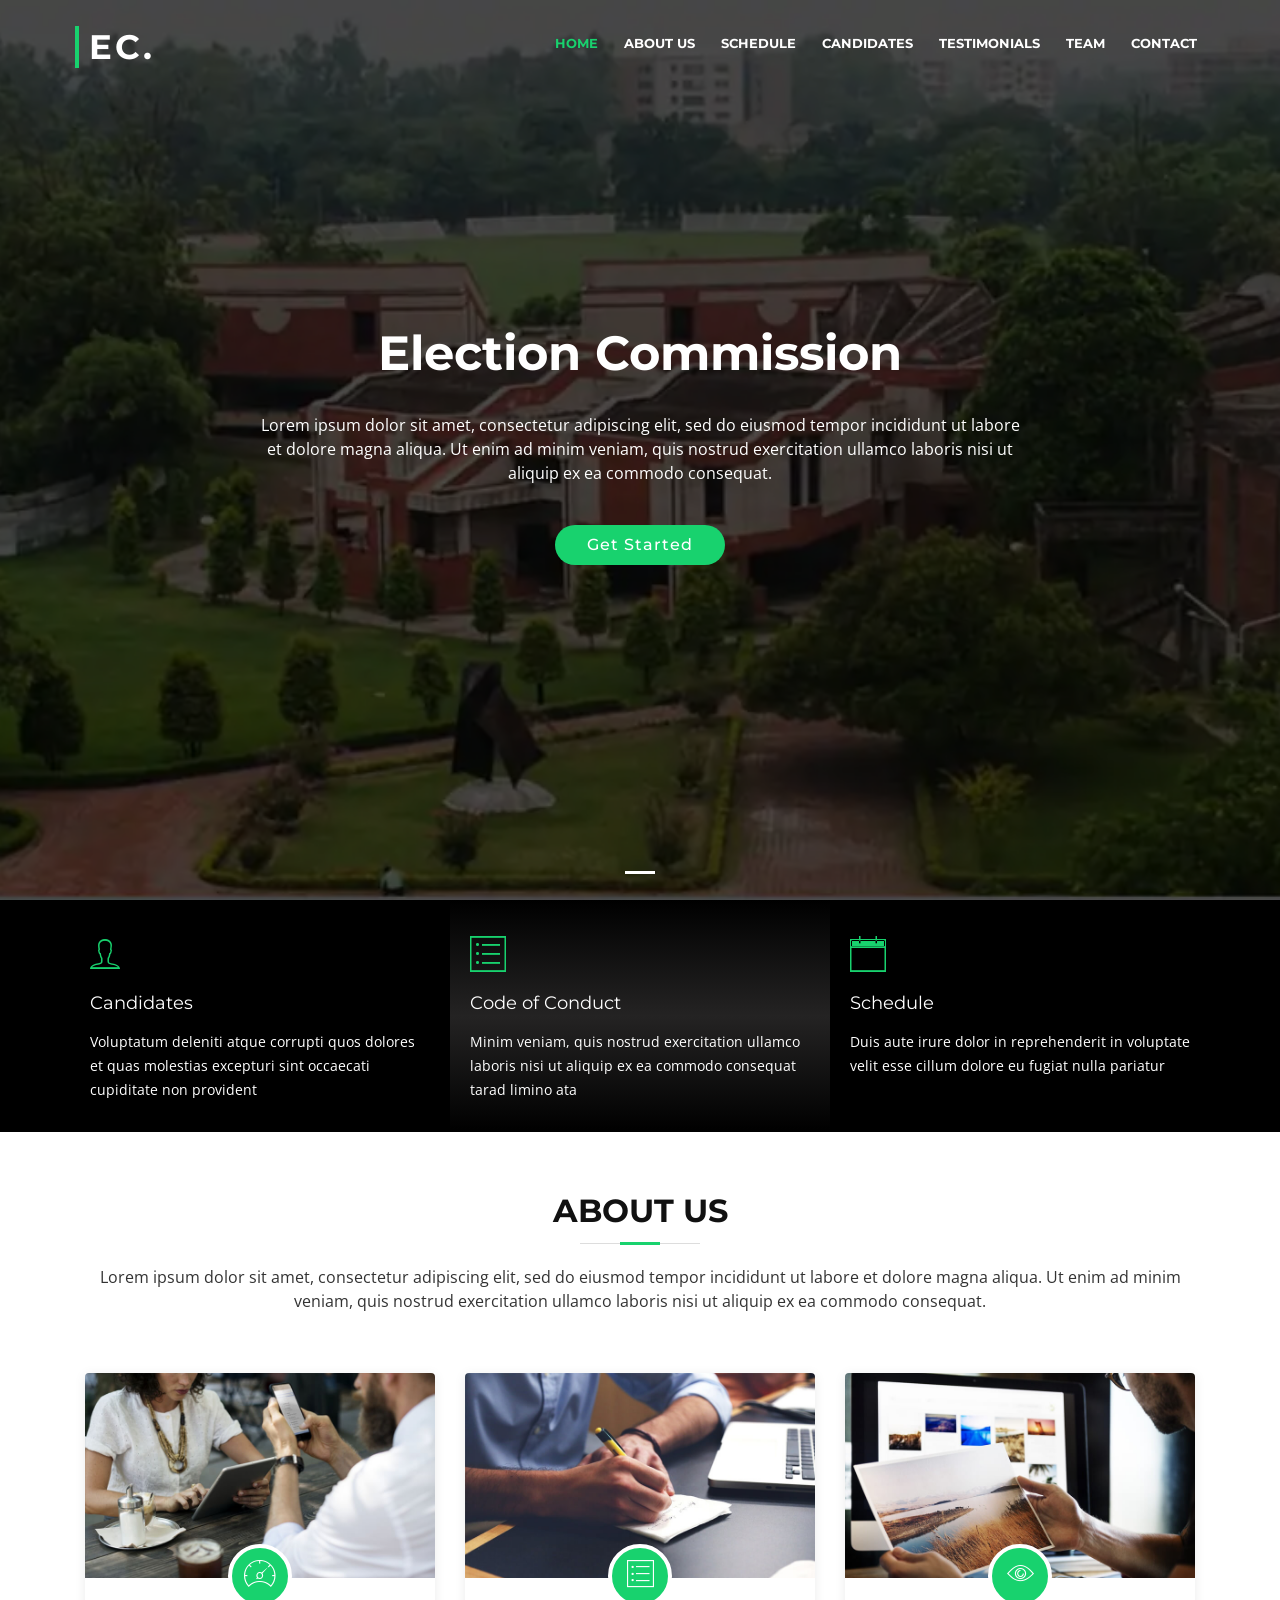
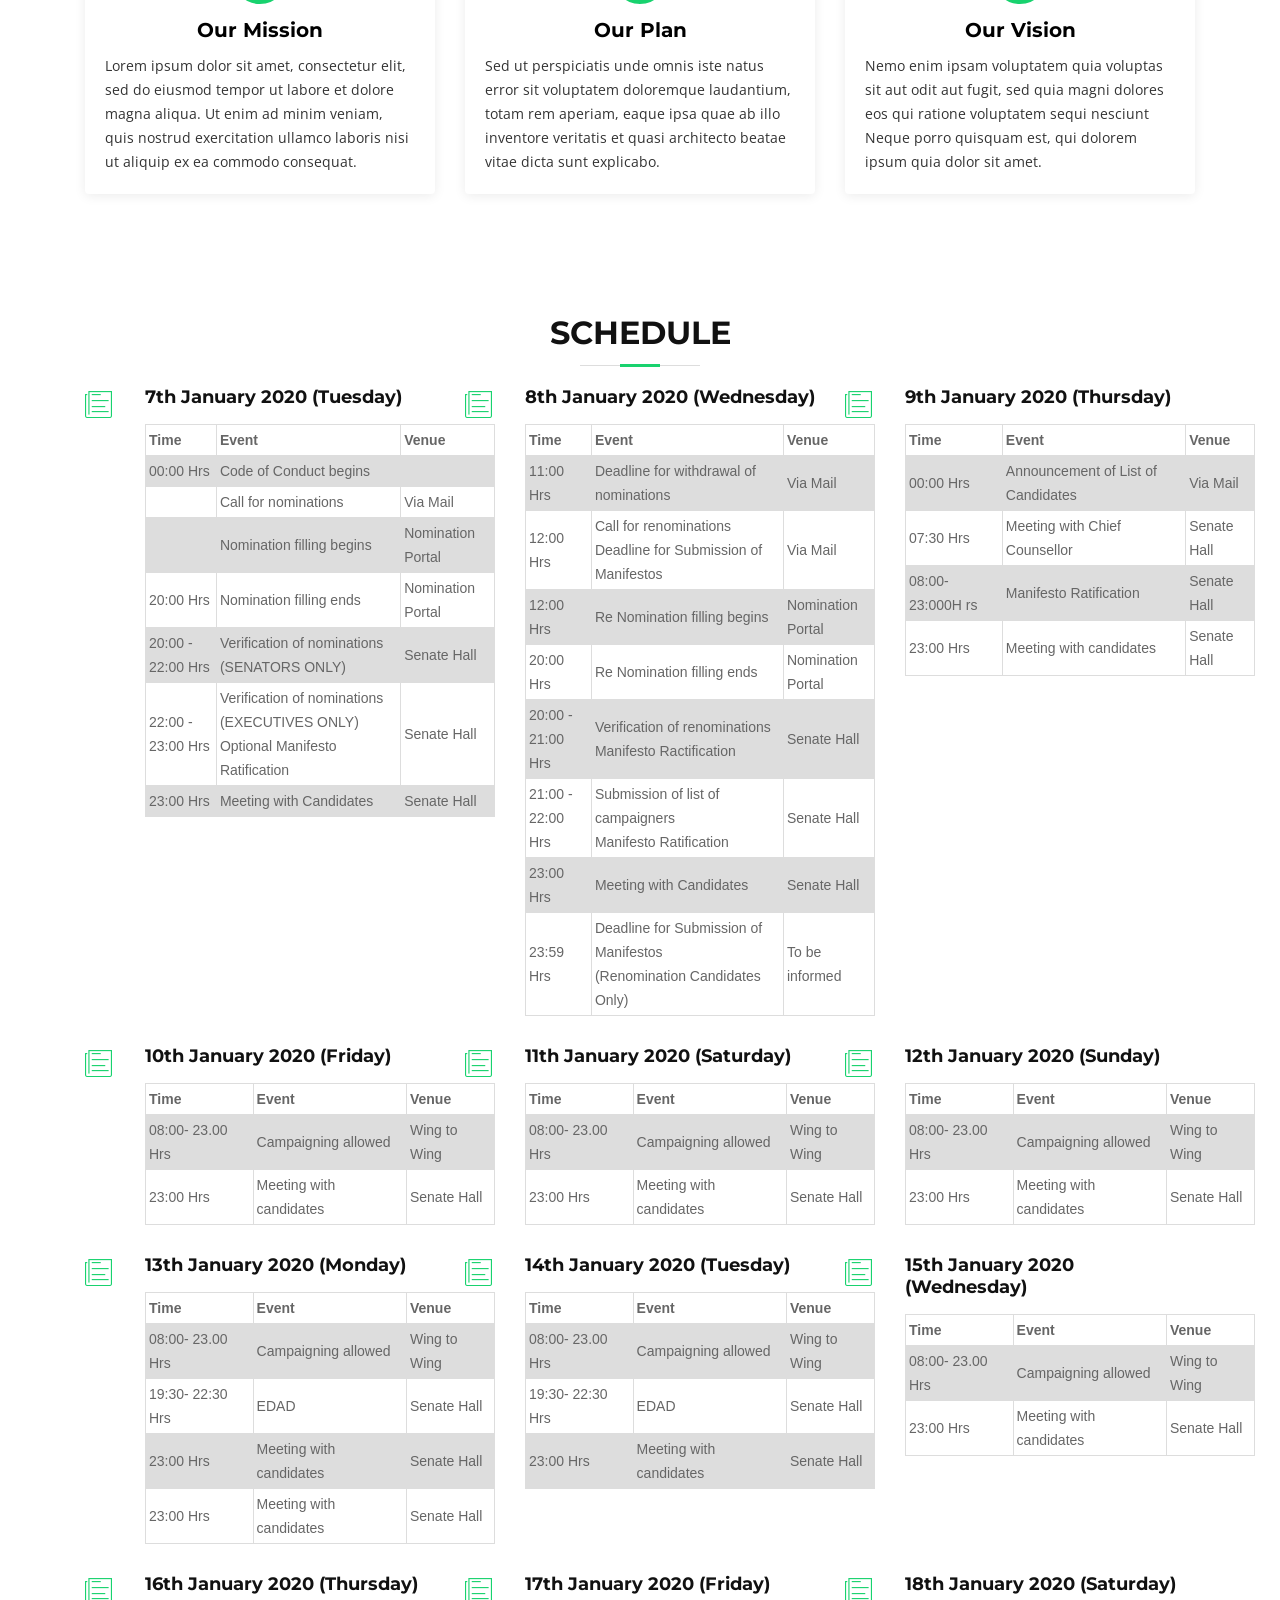
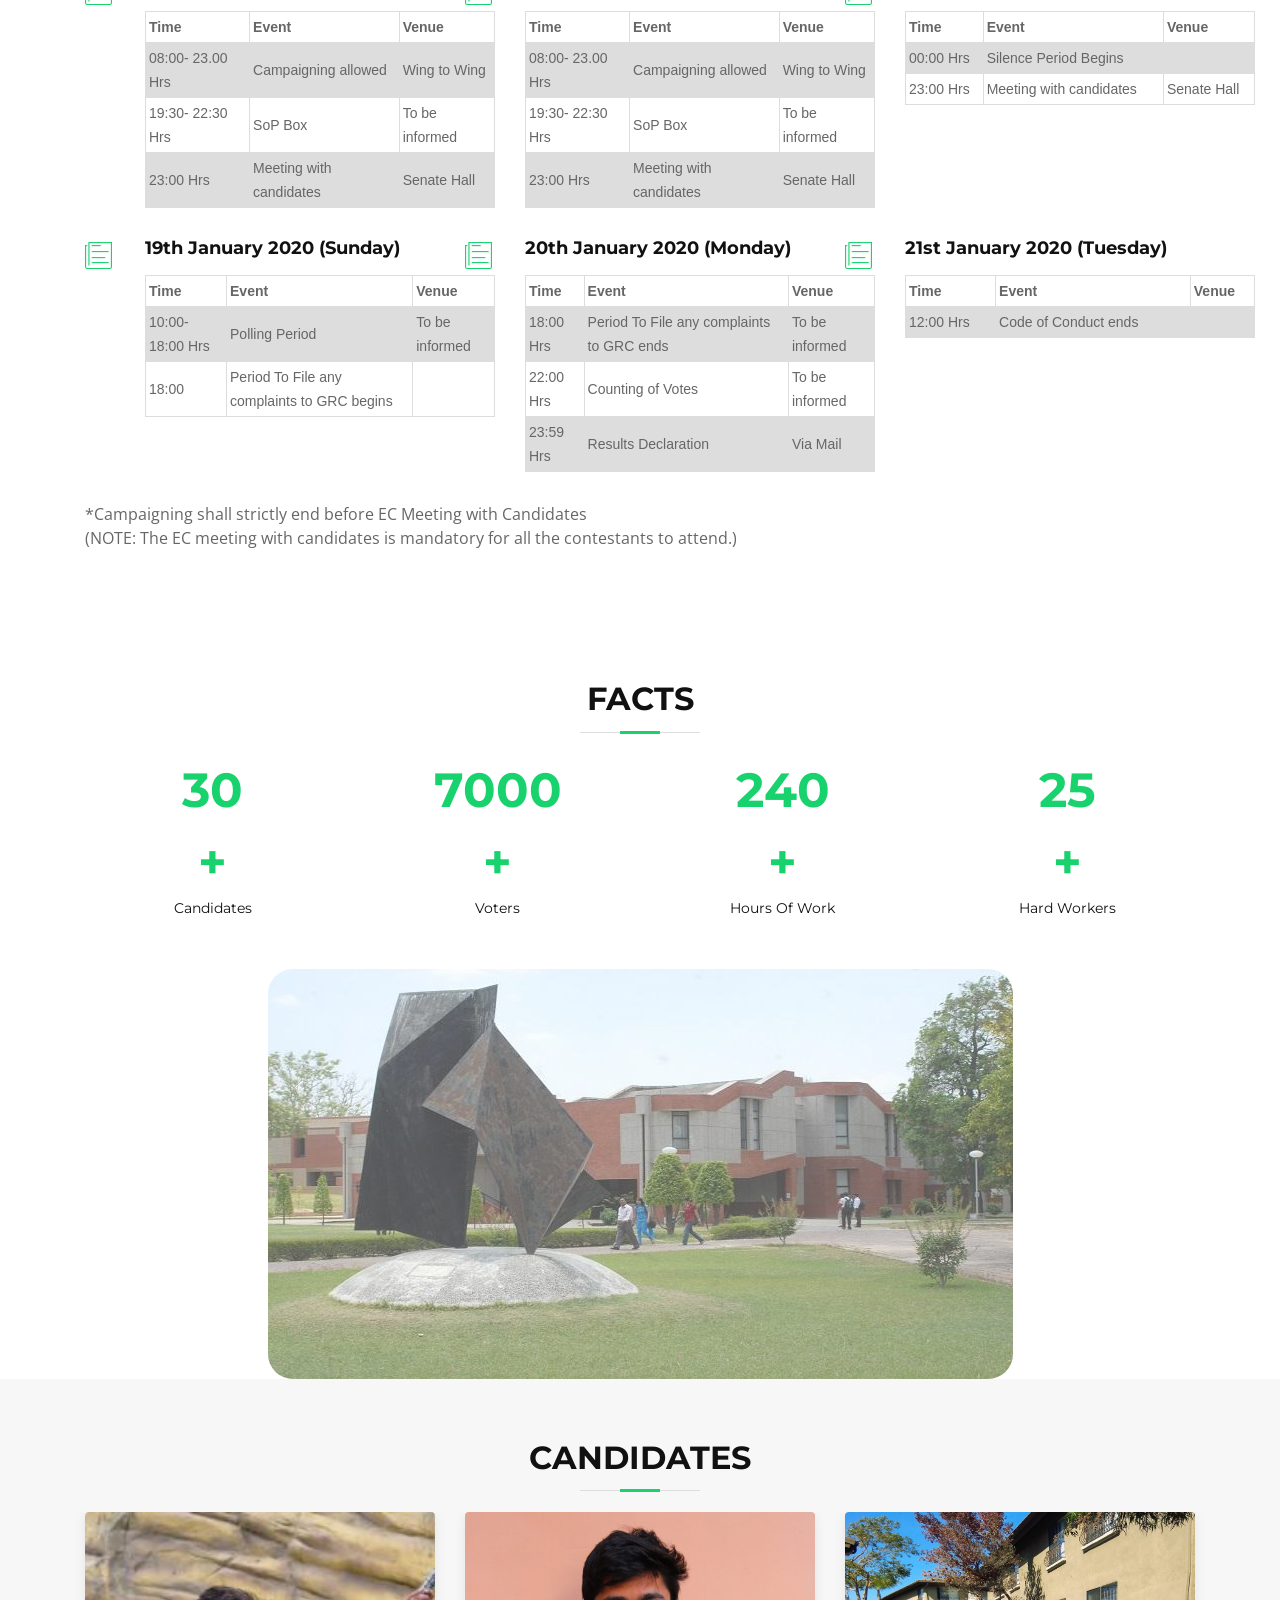
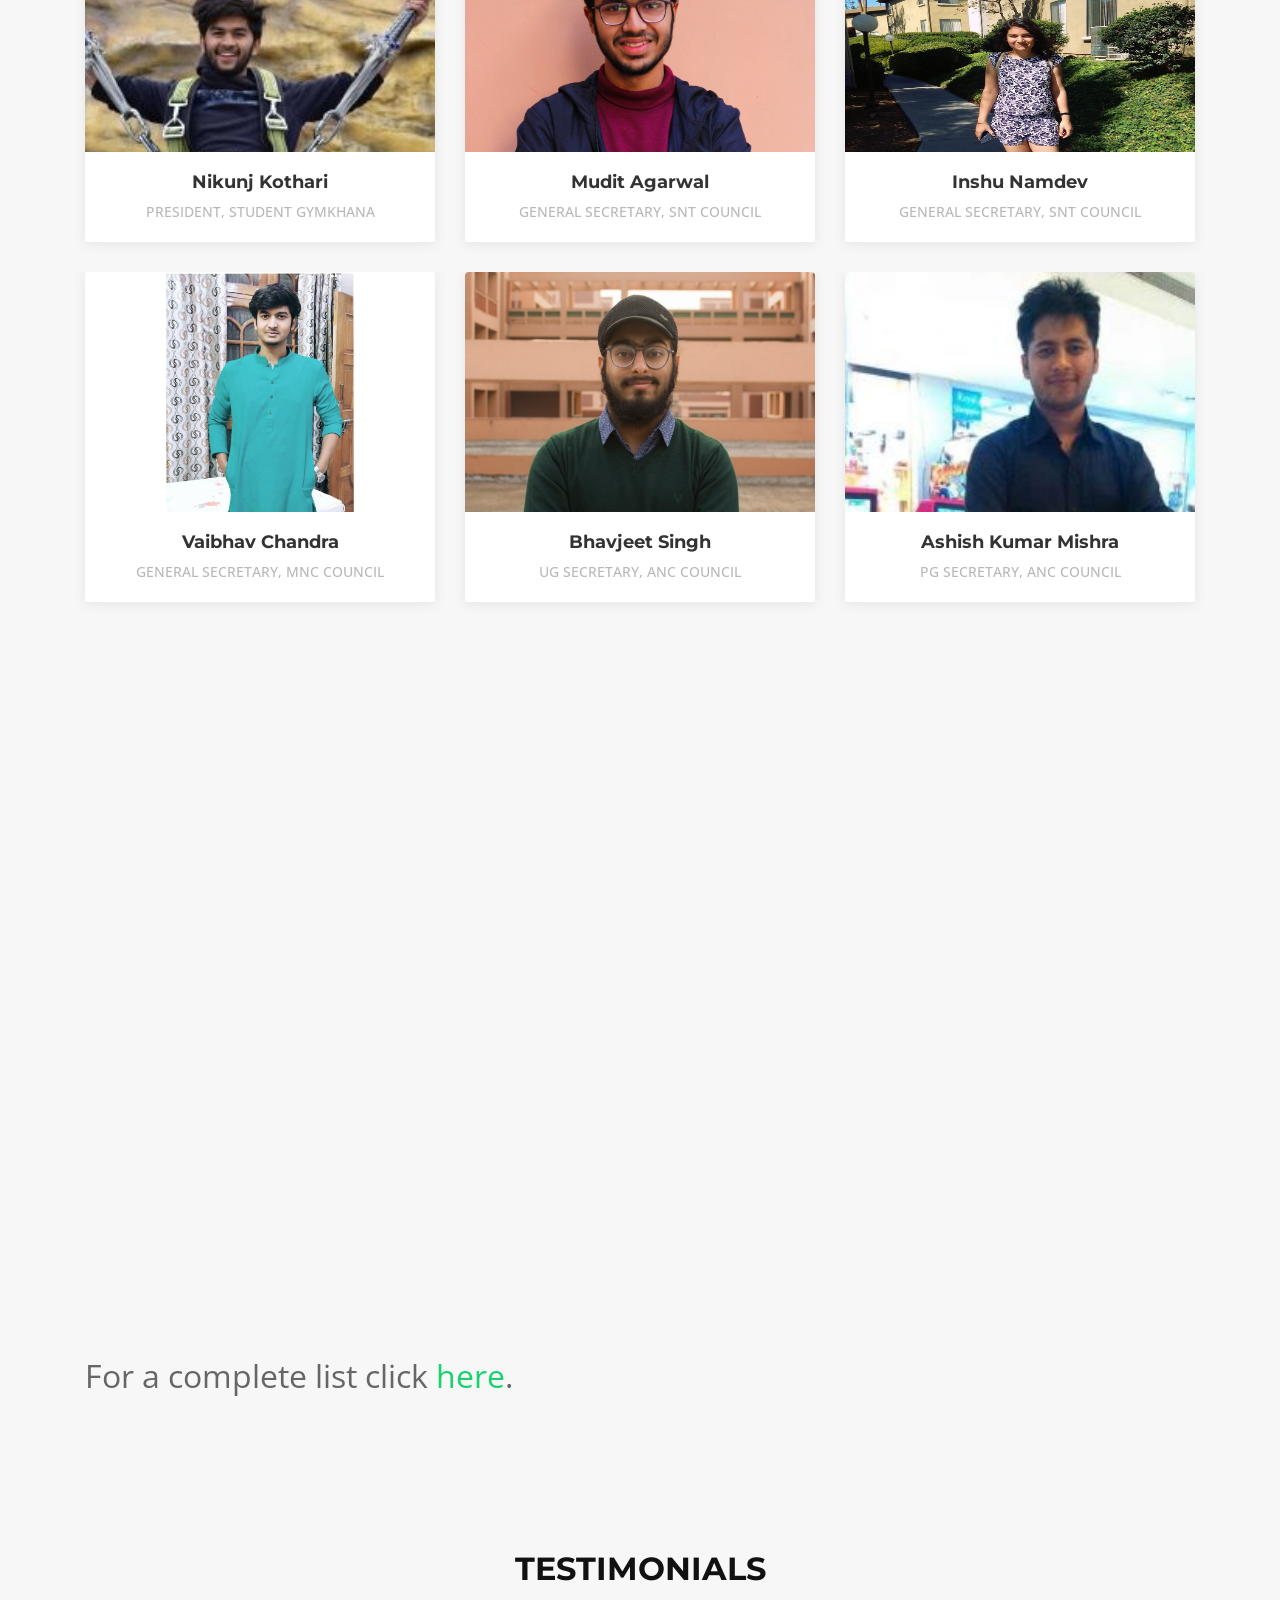
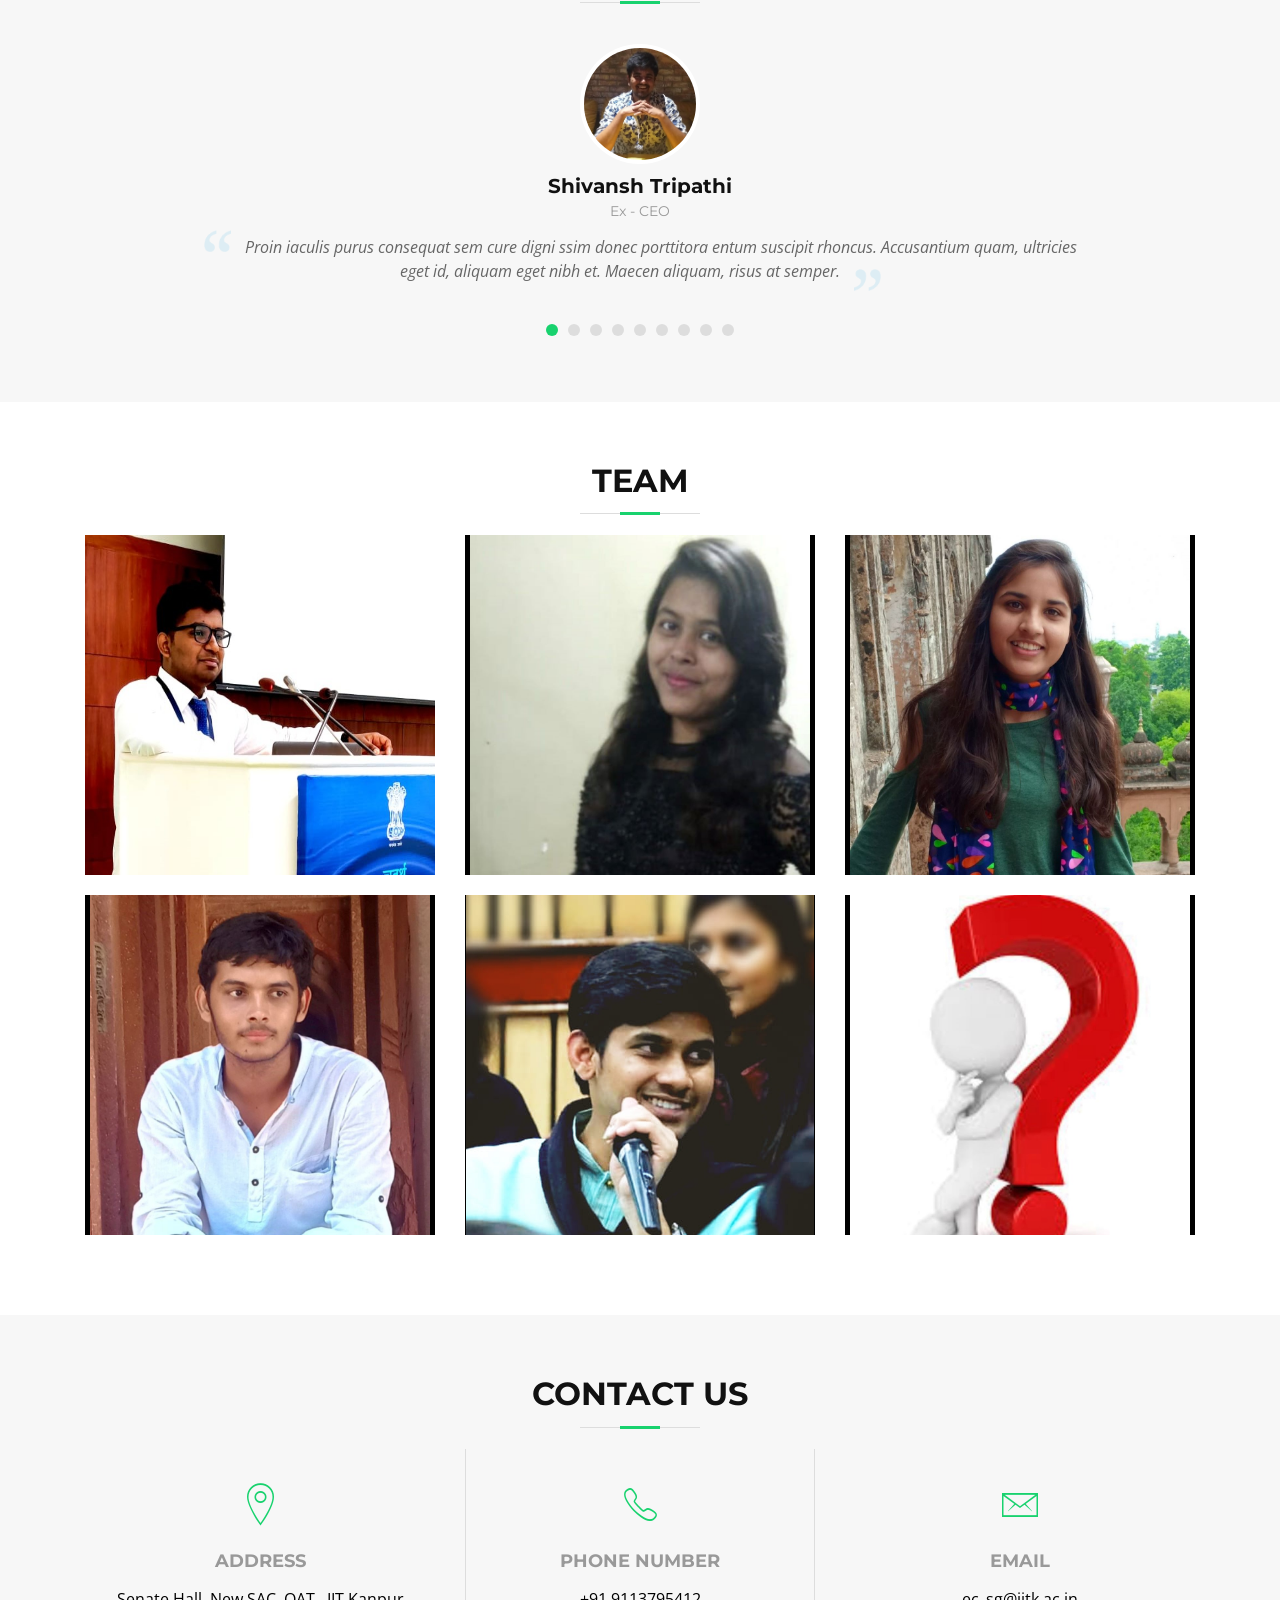
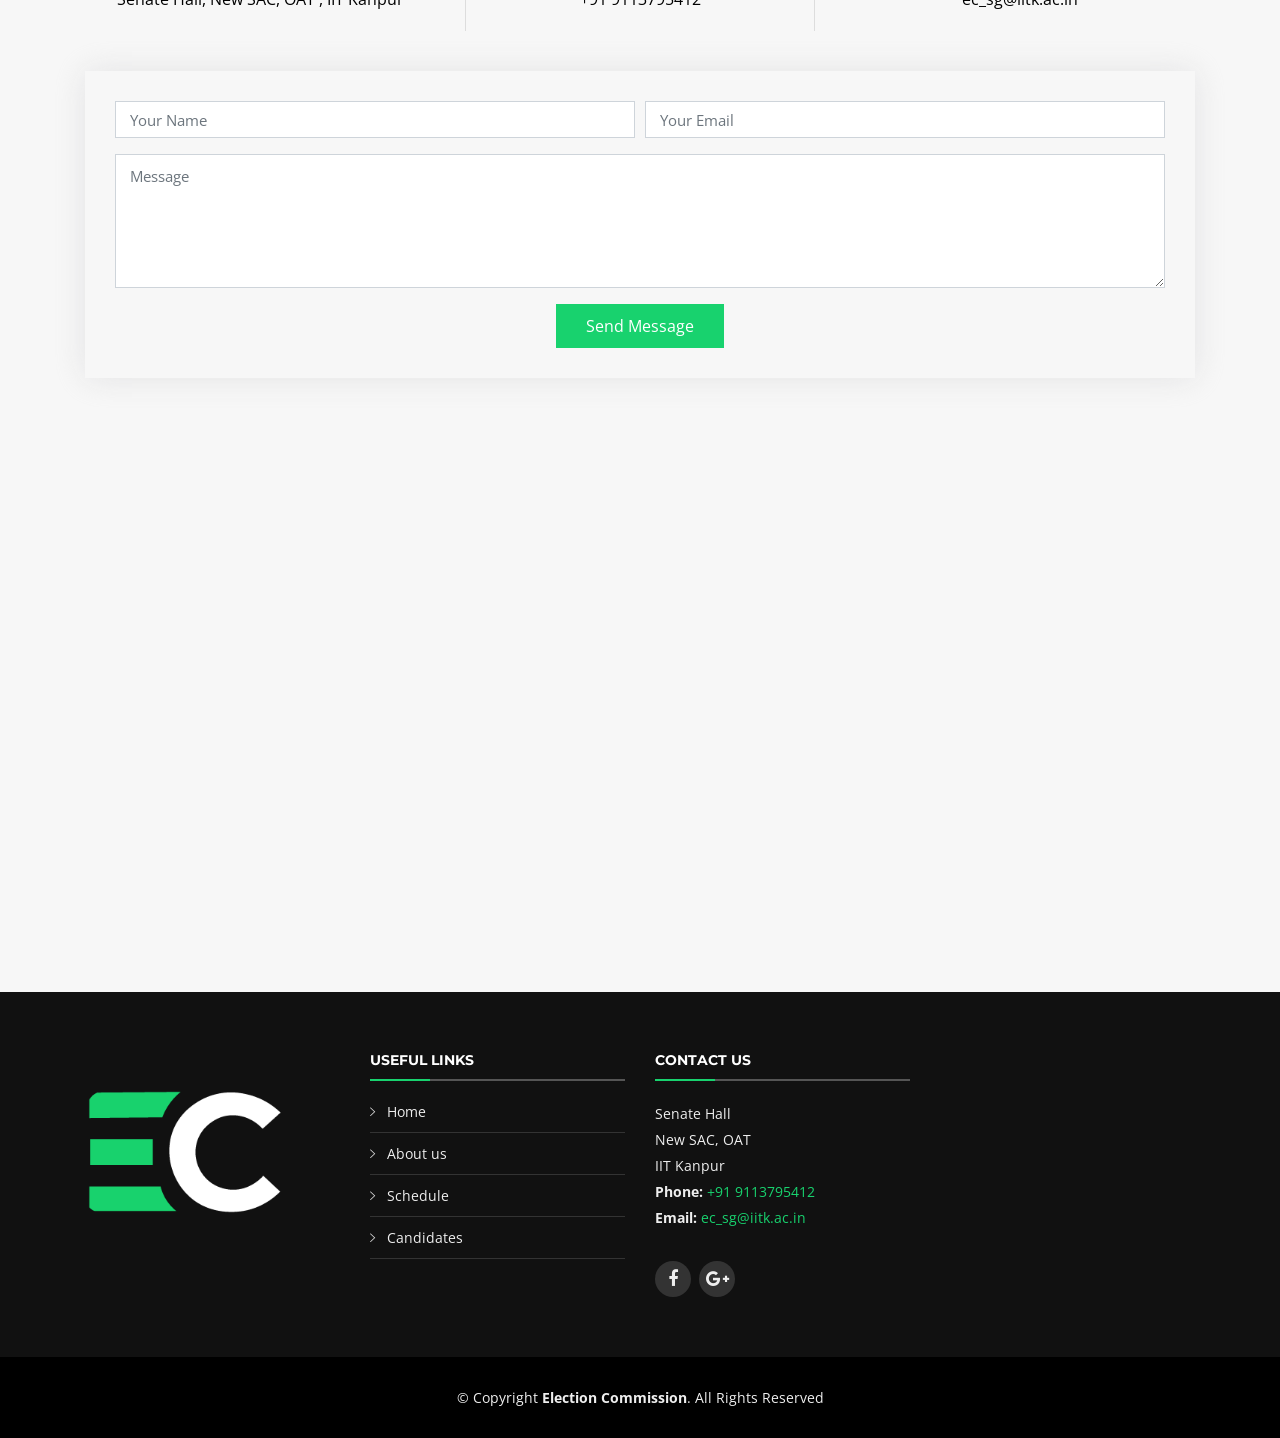
==== commit 8174bc7f: "Update index.html" ====
--- a/index.html
+++ b/index.html
@@ -76,7 +76,7 @@
             <div class="carousel-container">
               <div class="carousel-content">
                 <h2>Election Commission</h2>
-                <p>The election commission is mandated to foster the democratic spirit in the students’ self-governance set up - the Students’ Gymkhana. For upholding this spirit, it is necessary that the representatives of the students are elected by the process of free and fair elections.</p>
+                <p>Lorem ipsum dolor sit amet, consectetur adipiscing elit, sed do eiusmod tempor incididunt ut labore et dolore magna aliqua. Ut enim ad minim veniam, quis nostrud exercitation ullamco laboris nisi ut aliquip ex ea commodo consequat.</p>
                 <a href="#featured-services" class="btn-get-started scrollto">Get Started</a>
               </div>
             </div>
@@ -103,6 +103,7 @@
               </div>
             </div>
           </div>
+
           <div class="carousel-item">
             <div class="carousel-background"><img src="assets/img/intro-carousel/4.jpg" alt=""></div>
             <div class="carousel-container">
@@ -131,6 +132,7 @@
           <span class="carousel-control-prev-icon ion-chevron-left" aria-hidden="true"></span>
           <span class="sr-only">Previous</span>
         </a>
+
         <a class="carousel-control-next" href="#introCarousel" role="button" data-slide="next">
           <span class="carousel-control-next-icon ion-chevron-right" aria-hidden="true"></span>
           <span class="sr-only">Next</span>
@@ -155,7 +157,7 @@
 
           <div class="col-lg-4 box box-bg">
             <i class="ion-ios-list-outline"></i>
-            <h4 class="title"><a href="https://drive.google.com/file/d/1tFjWkTx7VBHDZU3E4298RpJmOJ9essvX/view" target="Blank">Code of Conduct</a></h4>
+            <h4 class="title"><a href="https://drive.google.com/file/d/1tFjWkTx7VBHDZU3E4298RpJmOJ9essvX/view">Code of Conduct</a></h4>
             <p class="description">Minim veniam, quis nostrud exercitation ullamco laboris nisi ut aliquip ex ea commodo consequat tarad limino ata</p>
           </div>
 
@@ -175,7 +177,7 @@
 
         <header class="section-header">
           <h3>About Us</h3>
-          <p>The Students' Gymkhana, IIT Kanpur works through a system of democracy upheld through Gymkhana elections.We ensure a fair and smooth, end to end conduction of the Mid-Term Elections, the General Elections, HEC Elections etc.</p>
+          <p>Lorem ipsum dolor sit amet, consectetur adipiscing elit, sed do eiusmod tempor incididunt ut labore et dolore magna aliqua. Ut enim ad minim veniam, quis nostrud exercitation ullamco laboris nisi ut aliquip ex ea commodo consequat.</p>
         </header>
 
         <div class="row about-cols">
@@ -188,7 +190,7 @@
               </div>
               <h2 class="title"><a href="#">Our Mission</a></h2>
               <p>
-                We are an independent body which manages free and fair elections for the various Gymkhana positions and other institutional sub committees through the student participation in this democratic process of casting votes via ballot.
+                Lorem ipsum dolor sit amet, consectetur elit, sed do eiusmod tempor ut labore et dolore magna aliqua. Ut enim ad minim veniam, quis nostrud exercitation ullamco laboris nisi ut aliquip ex ea commodo consequat.
               </p>
             </div>
           </div>
@@ -201,7 +203,7 @@
               </div>
               <h2 class="title"><a href="#">Our Plan</a></h2>
               <p>
-                We would improve the efficiency of  our self governed body  so that elections are held in a fair and smooth manner and are well participated throughout the campus.
+                Sed ut perspiciatis unde omnis iste natus error sit voluptatem doloremque laudantium, totam rem aperiam, eaque ipsa quae ab illo inventore veritatis et quasi architecto beatae vitae dicta sunt explicabo.
               </p>
             </div>
           </div>
@@ -214,7 +216,7 @@
               </div>
               <h2 class="title"><a href="#">Our Vision</a></h2>
               <p>
-                The Election Commission of IIT Kanpur has distinguished itself over the years and is leading with constant improvements in the service and facilities it offers to all. We promote the knowledge of sound and democratic electoral processes and promote conditions conducive to free and fair elections.
+                Nemo enim ipsam voluptatem quia voluptas sit aut odit aut fugit, sed quia magni dolores eos qui ratione voluptatem sequi nesciunt Neque porro quisquam est, qui dolorem ipsum quia dolor sit amet.
               </p>
             </div>
           </div>
@@ -247,7 +249,7 @@
           </div> -->
           <div class="col-lg-4 col-md-6 box wow bounceInUp" data-wow-duration="1.4s">
             <div class="icon"><i class="ion-ios-paper-outline"></i></div>
-            <h4 class="title"><a href=""> 7th January 2020 (Tuesday)</a></h4>
+            <h4 class="title"><a href="#services">7th January 2020 (Tuesday)</a></h4>
             <!-- <p class="description"> -->
               <table class="description">
                 <tr>
@@ -297,7 +299,7 @@
           </div>
           <div class="col-lg-4 col-md-6 box wow bounceInUp" data-wow-duration="1.4s">
             <div class="icon"><i class="ion-ios-paper-outline"></i></div>
-            <h4 class="title"><a href="">8th January 2020 (Wednesday)</a></h4>
+            <h4 class="title"><a href="#services">8th January 2020 (Wednesday)</a></h4>
             <table class="description">
               <tr>
                 <th>Time</th>
@@ -358,7 +360,7 @@
           </div>
           <div class="col-lg-4 col-md-6 box wow bounceInUp" data-wow-duration="1.4s">
             <div class="icon"><i class="ion-ios-paper-outline"></i></div>
-            <h4 class="title"><a href="">9th January 2020 (Thursday) 
+            <h4 class="title"><a href="#services">9th January 2020 (Thursday) 
             </a></h4>
             <table class="description">
               <tr>
@@ -422,7 +424,7 @@
           </div>
           <div class="col-lg-4 col-md-6 box wow bounceInUp" data-wow-duration="1.4s">
             <div class="icon"><i class="ion-ios-paper-outline"></i></div>
-            <h4 class="title"><a href="">10th January 2020 (Friday) 
+            <h4 class="title"><a href="#services">10th January 2020 (Friday) 
             </a></h4>
             <table class="description">
               <tr>
@@ -490,7 +492,7 @@
           </div>
           <div class="col-lg-4 col-md-6 box wow bounceInUp" data-wow-duration="1.4s">
             <div class="icon"><i class="ion-ios-paper-outline"></i></div>
-            <h4 class="title"><a href="">11th January 2020 (Saturday) </a></h4>
+            <h4 class="title"><a href="#services">11th January 2020 (Saturday) </a></h4>
             <table class="description">
               <tr>
                 <th>Time</th>
@@ -557,7 +559,7 @@
           </div>
           <div class="col-lg-4 col-md-6 box wow bounceInUp" data-wow-duration="1.4s">
             <div class="icon"><i class="ion-ios-paper-outline"></i></div>
-            <h4 class="title"><a href="">12th January 2020 (Sunday) </a></h4>
+            <h4 class="title"><a href="#services">12th January 2020 (Sunday) </a></h4>
             <table class="description">
               <tr>
                 <th>Time</th>
@@ -624,7 +626,7 @@
           </div>
           <div class="col-lg-4 col-md-6 box wow bounceInUp" data-wow-duration="1.4s">
             <div class="icon"><i class="ion-ios-paper-outline"></i></div>
-            <h4 class="title"><a href="">13th January 2020 (Monday) </a></h4>
+            <h4 class="title"><a href="#services">13th January 2020 (Monday) </a></h4>
             <table class="description">
               <tr>
                 <th>Time</th>
@@ -692,7 +694,7 @@
           </div>
           <div class="col-lg-4 col-md-6 box wow bounceInUp" data-wow-duration="1.4s">
             <div class="icon"><i class="ion-ios-paper-outline"></i></div>
-            <h4 class="title"><a href="">14th January 2020 (Tuesday) </a></h4>
+            <h4 class="title"><a href="#services">14th January 2020 (Tuesday) </a></h4>
             <table class="description">
               <tr>
                 <th>Time</th>
@@ -760,7 +762,7 @@
           </div>
           <div class="col-lg-4 col-md-6 box wow bounceInUp" data-wow-duration="1.4s">
             <div class="icon"><i class="ion-ios-paper-outline"></i></div>
-            <h4 class="title"><a href="">15th January 2020 (Wednesday) </a></h4>
+            <h4 class="title"><a href="#services">15th January 2020 (Wednesday) </a></h4>
             <table class="description">
               <tr>
                 <th>Time</th>
@@ -827,7 +829,7 @@
           </div>
           <div class="col-lg-4 col-md-6 box wow bounceInUp" data-wow-duration="1.4s">
             <div class="icon"><i class="ion-ios-paper-outline"></i></div>
-            <h4 class="title"><a href="">16th January 2020 (Thursday)</a></h4>
+            <h4 class="title"><a href="#services">16th January 2020 (Thursday)</a></h4>
             <table class="description">
               <tr>
                 <th>Time</th>
@@ -896,7 +898,7 @@
           </div>
           <div class="col-lg-4 col-md-6 box wow bounceInUp" data-wow-duration="1.4s">
             <div class="icon"><i class="ion-ios-paper-outline"></i></div>
-            <h4 class="title"><a href="">17th January 2020 (Friday)</a></h4>
+            <h4 class="title"><a href="#services">17th January 2020 (Friday)</a></h4>
             <table class="description">
               <tr>
                 <th>Time</th>
@@ -965,7 +967,7 @@
           </div>
           <div class="col-lg-4 col-md-6 box wow bounceInUp" data-wow-duration="1.4s">
             <div class="icon"><i class="ion-ios-paper-outline"></i></div>
-            <h4 class="title"><a href="">18th January 2020 (Saturday) </a></h4>
+            <h4 class="title"><a href="#services">18th January 2020 (Saturday) </a></h4>
             <table class="description">
               <tr>
                 <th>Time</th>
@@ -1028,7 +1030,7 @@
           </div>
           <div class="col-lg-4 col-md-6 box wow bounceInUp" data-wow-duration="1.4s">
             <div class="icon"><i class="ion-ios-paper-outline"></i></div>
-            <h4 class="title"><a href="">19th January 2020 (Sunday) </a></h4>
+            <h4 class="title"><a href="#services">19th January 2020 (Sunday) </a></h4>
             <table class="description">
               <tr>
                 <th>Time</th>
@@ -1093,7 +1095,7 @@
           </div>
           <div class="col-lg-4 col-md-6 box wow bounceInUp" data-wow-duration="1.4s">
             <div class="icon"><i class="ion-ios-paper-outline"></i></div>
-            <h4 class="title"><a href="">20th January 2020 (Monday) </a></h4>
+            <h4 class="title"><a href="#services">20th January 2020 (Monday) </a></h4>
             <table class="description">
               <tr>
                 <th>Time</th>
@@ -1159,7 +1161,7 @@
           </div>
           <div class="col-lg-4 col-md-6 box wow bounceInUp" data-wow-duration="1.4s">
             <div class="icon"><i class="ion-ios-paper-outline"></i></div>
-            <h4 class="title"><a href="">21st January 2020 (Tuesday) </a></h4>
+            <h4 class="title"><a href="#services">21st January 2020 (Tuesday) </a></h4>
             <table class="description">
               <tr>
                 <th>Time</th>
@@ -1244,7 +1246,6 @@
             attend.) </p>
       </div>
     </section><!-- End Services Section -->
-
     <!-- ======= Call To Action Section ======= -->
     <!-- <section id="call-to-action" class="wow fadeIn">
       <div class="container text-center">
@@ -1258,32 +1259,40 @@
     <!-- ======= Skills Section ======= -->
     <!-- <section id="skills">
       <div class="container">
+
         <header class="section-header">
           <h3>Our Skills</h3>
           <p>Lorem ipsum dolor sit amet, consectetur adipiscing elit, sed do eiusmod tempor incididunt ut labore et dolore magna aliqua. Ut enim ad minim veniam, quis nostrud exercitation ullamco laboris nisi ut aliquip</p>
         </header>
+
         <div class="skills-content">
+
           <div class="progress">
             <div class="progress-bar bg-success" role="progressbar" aria-valuenow="100" aria-valuemin="0" aria-valuemax="100">
               <span class="skill">HTML <i class="val">100%</i></span>
             </div>
           </div>
+
           <div class="progress">
             <div class="progress-bar bg-info" role="progressbar" aria-valuenow="90" aria-valuemin="0" aria-valuemax="100">
               <span class="skill">CSS <i class="val">90%</i></span>
             </div>
           </div>
+
           <div class="progress">
             <div class="progress-bar bg-warning" role="progressbar" aria-valuenow="75" aria-valuemin="0" aria-valuemax="100">
               <span class="skill">JavaScript <i class="val">75%</i></span>
             </div>
           </div>
+
           <div class="progress">
             <div class="progress-bar bg-danger" role="progressbar" aria-valuenow="55" aria-valuemin="0" aria-valuemax="100">
               <span class="skill">Photoshop <i class="val">55%</i></span>
             </div>
           </div>
+
         </div>
+
       </div>
     </section>End Skills Section -->
 
@@ -1352,11 +1361,11 @@
             <div class="portfolio-wrap">
               <figure>
                 <img src="assets/img/nikunj.jpg" class="img-fluid" alt="" style="width: 100%;">
-                <a href="https://drive.google.com/file/d/1GHzj1ZXDEXSF8cg6Gwkh2qJwwpDJex5r/view?usp=sharing" class="link-details" target="Blank" title="More Details"><span><strong>Manifesto</strong></span></a>
+                <a href="#" class="link-details" title="More Details"><span><strong>Manifesto</strong></span></a>
               </figure>
 
               <div class="portfolio-info">
-                <h4><a href="#">Nikunj Kothari</a></h4>
+                <h4><a href="#portfolio">Nikunj Kothari</a></h4>
                 <p>President, Student Gymkhana</p>
               </div>
             </div>
@@ -1370,7 +1379,7 @@
               </figure>
 
               <div class="portfolio-info">
-                <h4><a href="#">Mudit Agarwal</a></h4>
+                <h4><a href="#portfolio">Mudit Agarwal</a></h4>
                 <p>General Secretary, Snt Council</p>
               </div>
             </div>
@@ -1380,11 +1389,11 @@
             <div class="portfolio-wrap">
               <figure>
                 <img src="assets/img/inshu.jpg" class="img-fluid" alt="" style="height: 100%; width: 100%;">
-                <a href="https://drive.google.com/file/d/1_EnWycpvszje7Vo1pHFxpdj9FxhWKH7F/view?usp=sharing" class="link-details" target="Blank" title="More Details"><span><strong>Manifesto</strong></span></a>
+                <a href="#" class="link-details" title="More Details"><span><strong>Manifesto</strong></span></a>
               </figure>
 
               <div class="portfolio-info">
-                <h4><a href="#">Inshu Namdev</a></h4>
+                <h4><a href="#portfolio">Inshu Namdev</a></h4>
                 <p>General Secretary, Snt Council</p>
               </div>
             </div>
@@ -1394,11 +1403,11 @@
             <div class="portfolio-wrap">
               <figure>
                 <img src="assets/img/vaibhav.jpg" class="img-fluid" alt="" style="width: 100%;">
-                <a href="https://drive.google.com/file/d/1voyLo2bT932r5fkT6Mks3_Yl0hZEG7hK/view?usp=sharing" class="link-details" target="Blank" title="More Details"><span><strong>Manifesto</strong></span></a>
+                <a href="#" class="link-details" title="More Details"><span><strong>Manifesto</strong></span></a>
               </figure>
 
               <div class="portfolio-info">
-                <h4><a href="#">Vaibhav Chandra</a></h4>
+                <h4><a href="#portfolio">Vaibhav Chandra</a></h4>
                 <p>General Secretary, MnC Council</p>
               </div>
             </div>
@@ -1408,11 +1417,11 @@
             <div class="portfolio-wrap">
               <figure>
                 <img src="assets/img/bhavjeet.jpg" class="img-fluid" alt="" style="width: 100%;">
-                <a href="https://drive.google.com/file/d/1pz8G-MK4yO-Jz6rU2WwOEZ2_Z5r_1Ur2/view?usp=sharing" class="link-details" target="Blank"  title="More Details"><span><strong>Manifesto</strong></span></a>
+                <a href="#" class="link-details" title="More Details"><span><strong>Manifesto</strong></span></a>
               </figure>
 
               <div class="portfolio-info">
-                <h4><a href="#">Bhavjeet Singh</a></h4>
+                <h4><a href="#portfolio">Bhavjeet Singh</a></h4>
                 <p>UG Secretary, AnC Council</p>
               </div>
             </div>
@@ -1422,11 +1431,11 @@
             <div class="portfolio-wrap">
               <figure>
                 <img src="assets/img/ashish.jpg" class="img-fluid" alt="" style="width: 100%;">
-                <a href="https://drive.google.com/file/d/1E9ZL6zaDioeN4RjdwAq6ReFmAFfEnafX/view?usp=sharing" class="link-details" target="Blank" title="More Details"><span><strong>Manifesto</strong></span></a>
+                <a href="#" class="link-details" title="More Details"><span><strong>Manifesto</strong></span></a>
               </figure>
 
               <div class="portfolio-info">
-                <h4><a href="#">Ashish Kumar Mishra</a></h4>
+                <h4><a href="#portfolio">Ashish Kumar Mishra</a></h4>
                 <p>PG Secretary, AnC Council</p>
               </div>
             </div>
@@ -1436,11 +1445,11 @@
             <div class="portfolio-wrap">
               <figure>
                 <img src="assets/img/nachiket.jpg" class="img-fluid" alt="" style="height: 100%; width: 100%;">
-                <a href="https://drive.google.com/file/d/15OaQ1JuQXQWkc2cFb_0XZwkb2BvryJjD/view?usp=sharing" class="link-details" target="Blank" title="More Details"><span><strong>Manifesto</strong></span></a>
+                <a href="#" class="link-details" title="More Details"><span><strong>Manifesto</strong></span></a>
               </figure>
 
               <div class="portfolio-info">
-                <h4><a href="#">Nachiket Ghokle</a></h4>
+                <h4><a href="#portfolio">Nachiket Ghokle</a></h4>
                 <p>PG Secretary, AnC Council</p>
               </div>
             </div>
@@ -1450,11 +1459,11 @@
             <div class="portfolio-wrap">
               <figure>
                 <img src="assets/img/sana.jpg" class="img-fluid" alt="" style="width: 100%;">
-                <a href="https://drive.google.com/file/d/1k_t1J8_zp_v-pXGm7e-sheKnwAi3N6Qj/view?usp=sharing" class="link-details" target="Blank"  title="More Details"><span><strong>Manifesto</strong></span></a>
+                <a href="#" class="link-details" title="More Details"><span><strong>Manifesto</strong></span></a>
               </figure>
 
               <div class="portfolio-info">
-                <h4><a href="#">Sana Afrin</a></h4>
+                <h4><a href="#portfolio">Sana Afrin</a></h4>
                 <p>PG Secretary, AnC Council</p>
               </div>
             </div>
@@ -1464,7 +1473,7 @@
             <div class="portfolio-wrap">
               <figure>
                 <img src="assets/img/soumyaroop.jpg" class="img-fluid" alt="" style="height: 100%; width: 100%;">
-                <a href="https://drive.google.com/file/d/1SG_YMfKvyQar9cGu6MUqIk-YEkD-JBt4/view?usp=sharing" class="link-details" target="Blank" title="More Details"><span><strong>Manifesto</strong></span></a>
+                <a href="#" class="link-details" title="More Details"><span><strong>Manifesto</strong></span></a>
               </figure>
 
               <div class="portfolio-info">
@@ -1477,11 +1486,11 @@
             <div class="portfolio-wrap">
               <figure>
                 <img src="assets/img/siddharth.jpg" class="img-fluid" alt="" style="height: 100%; width: 100%;">
-                <a href="https://drive.google.com/file/d/1AM2n-5NdO18tepxO_eYurThUXoZ2DUfj/view?usp=sharing" class="link-details" target="Blank" title="More Details"><span><strong>Manifesto</strong></span></a>
+                <a href="#" class="link-details" title="More Details"><span><strong>Manifesto</strong></span></a>
               </figure>
 
               <div class="portfolio-info">
-                <h4><a href="#">Siddarth Goel</a></h4>
+                <h4><a href="#portfolio">Siddarth Goel</a></h4>
                 <p>General Secretary, GnS Council</p>
               </div>
             </div>
@@ -1490,7 +1499,7 @@
             <div class="portfolio-wrap">
               <figure>
                 <img src="assets/img/parth.jpg" class="img-fluid" alt="" style="height: 100%; width: 100%;">
-                <a href="https://drive.google.com/file/d/1779FSxxtfsrHolflJYiihw5JsAeF2aDO/view?usp=sharing" class="link-details" target="Blank"  title="More Details"><span><strong>Manifesto</strong></span></a>
+                <a href="#" class="link-details" title="More Details"><span><strong>Manifesto</strong></span></a>
               </figure>
 
               <div class="portfolio-info">
@@ -1503,8 +1512,7 @@
             <div class="portfolio-wrap">
               <figure>
                 <img src="assets/img/NOTA.png" class="img-fluid" alt="" style="height: 100%; width: 100%;">
-                <!-- <a href="assets/img/NOTA.png" class="link-preview venobox" data-gall="portfolioGallery" title="Web 1"><i class="ion ion-eye"></i></a> -->
-                <!-- <a href="#" class="link-details" title="Manifesto"><i class="ion ion-android-open"></i></a> -->
+                
               </figure>
 
               <div class="portfolio-info">
@@ -1523,9 +1531,11 @@
     <!-- ======= Our Clients Section ======= -->
     <!-- <section id="clients" class="wow fadeInUp">
       <div class="container">
+
         <header class="section-header">
           <h3>Our Clients</h3>
         </header>
+
         <div class="owl-carousel clients-carousel">
           <img src="assets/img/clients/client-1.png" alt="">
           <img src="assets/img/clients/client-2.png" alt="">
@@ -1536,6 +1546,7 @@
           <img src="assets/img/clients/client-7.png" alt="">
           <img src="assets/img/clients/client-8.png" alt="">
         </div>
+
       </div>
     </section>End Our Clients Section -->
 
@@ -1571,9 +1582,9 @@
             </p>
           </div>
           <div class="testimonial-item">
-            <img src="assets/img/maitreyee.jpg" class="testimonial-img" alt="">
+            <img src="assets/img/matriye.jpeg" class="testimonial-img" alt="">
             <h3>Maitreyee Srivastava</h3>
-            <h4>Ex - Manager, Publicity and Logistics</h4>
+            <h4>Ex - Manager</h4>
             <p>
               <img src="assets/img/quote-sign-left.png" class="quote-sign-left" alt="">
               Export tempor illum tamen malis malis eram quae irure esse labore quem cillum quid cillum eram malis quorum velit fore eram velit sunt aliqua noster fugiat irure amet legam anim culpa.
@@ -1644,6 +1655,7 @@
             </p>
           </div>
 
+
         </div>
 
       </div>
@@ -1660,14 +1672,13 @@
         <div class="row" style="padding-left:0%;">
           <div class="col-lg-4 col-md-6 wow fadeInUp">
             <div class="member">
-              <img src="assets/img/Prince.jpg" class="img-fluid" id="prince" alt="">
+              <img src="assets/img/prince2.jpeg" class="img-fluid" id="rohit" alt="" style="height: 340px;">
               <div class="member-info">
                 <div class="member-info-content">
                   <h4>Prince Kumar</h4>
                   <span>Chief Election Officer</span>
                   <div class="social">
-                    <a href="tel:9113795412"><i class="fa fa-phone"></i></a>
-                    <a href="https://www.instagram.com/prince__9708/"><i class="fa fa-instagram"></i></a>
+                    <a href="tel:+919113795412"><i class="fa fa-phone"></i></a>
                     <a href="https://www.facebook.com/profile.php?id=100006408377495"><i class="fa fa-facebook"></i></a>
                     <a href="mailto:princeku@iitk.ac.in"><i class="ion-ios-email"></i></a>
                     <a href="https://www.linkedin.com/in/prince-kumar-048068194/"><i class="fa fa-linkedin"></i></a>
@@ -1678,14 +1689,13 @@
           </div>
           <div class="col-lg-4 col-md-6 wow fadeInUp">
             <div class="member">
-              <img src="assets/img/Muskan1.jpeg" class="img-fluid" id="muskan"  alt="">
+              <img src="assets/img/muskan2.jpeg" class="img-fluid" id="muskan"  alt="" style="height: 340px;">
               <div class="member-info">
                 <div class="member-info-content">
                   <h4>Muskan Jaiswal</h4>
-                  <span>Manager, Web and Design</span>
+                  <span>Manager</span>
                   <div class="social">
-                    <a href="tel:8349661664"><i class="fa fa-phone"></i></a>
-                    <a href="https://www.instagram.com/moon_killer_25/"><i class="fa fa-instagram"></i></a>
+                    <a href="tel:+918349661664"><i class="fa fa-phone"></i></a>
                     <a href="https://www.facebook.com/profile.php?id=100027622866055"><i class="fa fa-facebook"></i></a>
                     <a href="mailto:muskanjs@iitk.ac.in"><i class="ion-ios-email"></i></a>
                     <a href="https://www.linkedin.com/in/muskan-jaiswal-531424187"><i class="fa fa-linkedin"></i></a>
@@ -1697,14 +1707,13 @@
           
           <div class="col-lg-4 col-md-6 wow fadeInUp">
             <div class="member">
-              <img src="assets/img/Nisha.jpg" class="img-fluid" id="nisha" alt="">
+              <img src="assets/img/Nisha.jpg" class="img-fluid" id="nisha" alt="" style="height: 340px;">
               <div class="member-info">
                 <div class="member-info-content">
                   <h4>Nisha Bijarnia</h4>
-                  <span>Manager, Auditing and Finance</span>
+                  <span>Manager</span>
                   <div class="social">
-                    <a href="tel:7232884382"><i class="fa fa-phone"></i></a>
-                    <a href=""><i class="fa fa-instagram"></i></a>
+                    <a href="tel:+917232884382"><i class="fa fa-phone"></i></a>
                     <a href=""><i class="fa fa-facebook"></i></a>
                     <a href="mailto:bnisha@iitk.ac.in"><i class="ion-ios-email"></i></a>
                     <a href="https://www.linkedin.com/in/nisha-bijarnia-96084a177/"><i class="fa fa-linkedin"></i></a>
@@ -1714,20 +1723,17 @@
             </div>
           </div>
         </div>
-        <div class="row" style="padding-left: 0%;">
-          <!-- <br><br><br><br><br><br><br><br><br><br><br><br><br><br><br><br><br><br> -->
-          
+        <div class="row" style="padding-left: 0%;">          
           <div class="col-lg-4 col-md-6 wow fadeInUp">
             <div class="member" id="rohit-member">
-              <img src="assets/img/ROHIT.jpg" class="img-fluid" id="rohit" alt="">
-              <div class="member-info" id="rohit-info">
-                <div class="member-info-content" id="rohit-info-content">
+              <img src="assets/img/ROHIT.jpg" class="img-fluid" id="rohit" alt="" style="height: 340px;">
+              <div class="member-info">
+                <div class="member-info-content">
                   <h4>Rohit Kulhari</h4>
-                  <span>Manager, Logistics</span>
+                  <span>Manager</span>
                   <div class="social">
-                    <a href="tel:8890709434"><i class="fa fa-phone"></i></a>
-                    <a href=""><i class="fa fa-instagram"></i></a>
-                    <a href=""><i class="fa fa-facebook"></i></a>
+                    <a href="tel:+918890709434"><i class="fa fa-phone"></i></a>
+                    <a href="https://www.facebook.com/rohit.khiladi.0356"><i class="fa fa-facebook"></i></a>
                     <a href="mailto:rkulhari@iitk.ac.in"><i class="ion-ios-email"></i></a>
                     <a href="https://www.linkedin.com/in/rohit-kulhari-483561174"><i class="fa fa-linkedin"></i></a>
                   </div>
@@ -1737,14 +1743,13 @@
           </div>
           <div class="col-lg-4 col-md-6 wow fadeInUp">
             <div class="member">
-              <img src="assets/img/mradul.png" class="img-fluid" id="question" alt="">
+              <img src="assets/img/mradul.png" class="img-fluid" id="rohit" alt="" style="height: 340px;">
               <div class="member-info">
                 <div class="member-info-content">
                   <h4>Mradul Choudhary</h4>
-                  <span>Manager, Publicity UG wing</span>
+                  <span>Manager</span>
                   <div class="social">
-                    <a href="tel:6390420251"><i class="fa fa-phone"></i></a>
-                    <a href=""><i class="fa fa-instagram"></i></a>
+                    <a href="tel:+916390420251"><i class="fa fa-phone"></i></a>
                     <a href="https://www.facebook.com/mradul.chaudhary.161"><i class="fa fa-facebook"></i></a>
                     <a href="mailto:mradulch@iitk.ac.in"><i class="ion-ios-email"></i></a>
                     <a href="https://www.linkedin.com/in/mradul-chaudhary"><i class="fa fa-linkedin"></i></a>
@@ -1755,16 +1760,15 @@
           </div>
           <div class="col-lg-4 col-md-6 wow fadeInUp">
             <div class="member">
-              <img src="assets/img/question mark.jpg" class="img-fluid" id="unknown" alt="">
+              <img src="assets/img/question mark.jpg" class="img-fluid" id="rohit" alt="" style="height: 340px;">
               <div class="member-info">
                 <div class="member-info-content">
                   <h4>Unknown</h4>
-                  <span>Manager, Publicity PG wing</span>
+                  <span>Manager</span>
                   <div class="social">
-                    <a href=""><i class="fa fa-phone"></i></a>
-                    <a href=""><i class="fa fa-instagram"></i></a>
+                    <a href="tel:+91"><i class="fa fa-phone"></i></a>
                     <a href=""><i class="fa fa-facebook"></i></a>
-                    <a href=""><i class="ion-ios-email"></i></a>
+                    <a href="mailto:ec_sg@iitk.ac.in"><i class="ion-ios-email"></i></a>
                     <a href=""><i class="fa fa-linkedin"></i></a>
                   </div>
                 </div>
@@ -1812,7 +1816,6 @@
           <div class="col-md-4">
             <div class="contact-email">
               <i class="ion-ios-email-outline"></i>
-              <!-- <i class="ios-mail"></i> -->
               <h3>Email</h3>
               <p><a href="mailto:ec_sg@iitk.ac.in">ec_sg@iitk.ac.in</a></p>
             </div>
@@ -1832,12 +1835,12 @@
                 <div class="validate"></div>
               </div>
             </div>
-            <div class="form-group">
+            <!-- <div class="form-group">
               <input type="text" class="form-control" name="subject" id="subject" placeholder="Subject" data-rule="minlen:4" data-msg="Please enter at least 8 chars of subject" />
               <div class="validate"></div>
-            </div>
+            </div> -->
             <div class="form-group">
-              <textarea class="form-control" name="message" rows="5" data-rule="required" data-msg="Please write something for us" placeholder="Message"></textarea>
+              <textarea class="form-control" name="message" id="message" rows="5" data-rule="required" data-msg="Please write something for us" placeholder="Message"></textarea>
               <div class="validate"></div>
             </div>
             <div class="mb-3">
@@ -1848,20 +1851,12 @@
             <div class="text-center"><button type="submit">Send Message</button></div>
           </form>
           <br><br>
-          <div class="container">
-            <div class="row">
-              <div class="col-12 col-lg-12">
-                <iframe src="https://www.google.com/maps/embed?pb=!1m18!1m12!1m3!1d3570.4726098647498!2d80.22715541487396!3d26.504920583305005!2m3!1f0!2f0!3f0!3m2!1i1024!2i768!4f13.1!3m3!1m2!1s0x399c3654ff75b5b3%3A0x318bc81e56e0da51!2sNew%20Student%20Activity%20Center%2C%20Indian%20Institute%20of%20Technology%20Kanpur%20(IIT%20Kanpur)%2C%20Kalyanpur%2C%20Kanpur%2C%20Uttar%20Pradesh%20208016!5e0!3m2!1sen!2sin!4v1591987720293!5m2!1sen!2sin"  class="col-12 col-lg-12" style="height: 400px;" frameborder="0" style="border:0;" allowfullscreen="" aria-hidden="false" tabindex="0"></iframe>
-              </div>
-            </div>
-          </div>
         
-          <!-- <iframe src="https://www.google.com/maps/embed?pb=!1m18!1m12!1m3!1d3570.474303534819!2d80.22718541437979!3d26.504866083304943!2m3!1f0!2f0!3f0!3m2!1i1024!2i768!4f13.1!3m3!1m2!1s0x399c3654fff567fb%3A0x611cf2a3c82ed75e!2sOpen%20Air%20Theatre%20(OAT)!5e0!3m2!1sen!2sin!4v1591473483262!5m2!1sen!2sin" frameborder="0" style="border:0; width: 100%; height: 500px" allowfullscreen="" aria-hidden="false" tabindex="0"></iframe> -->
-          
+        
+          <iframe src="https://www.google.com/maps/embed?pb=!1m18!1m12!1m3!1d3570.474303534819!2d80.22718541437979!3d26.504866083304943!2m3!1f0!2f0!3f0!3m2!1i1024!2i768!4f13.1!3m3!1m2!1s0x399c3654fff567fb%3A0x611cf2a3c82ed75e!2sOpen%20Air%20Theatre%20(OAT)!5e0!3m2!1sen!2sin!4v1591473483262!5m2!1sen!2sin" frameborder="0" style="border:0; width: 100%; height: 500px" allowfullscreen="" aria-hidden="false" tabindex="0"></iframe>
+        </div>
       </div>
     </section><!-- End Contact Section -->
-    
-  </div>
 
   </main><!-- End #main -->
 
@@ -1959,9 +1954,8 @@
 
   <!-- Template Main JS File -->
   <script src="assets/js/main.js"></script>
+  <script src="assets/js/form.js"></script>
 
 </body>
 
 </html>
-
-
--- a/assets/css/style.css
+++ b/assets/css/style.css
@@ -21,6 +21,21 @@
 p {
   padding: 0;
   margin: 0 0 30px 0;
+}
+table {
+  font-family: arial, sans-serif;
+  border-collapse: collapse;
+  width: 100%;
+}
+
+td, th {
+  border: 1px solid #dddddd;
+  text-align: left;
+  padding: 3px;
+}
+
+tr:nth-child(even) {
+  background-color: #dddddd;
 }
 
 h1, h2, h3, h4, h5, h6 {
@@ -123,8 +138,6 @@
   height: 72px;
   transition: all 0.5s;
 }
-
-
 
 #header #logo {
   float: left;
@@ -983,11 +996,11 @@
   color: #333;
 }
 
-#portfolio .portfolio-item figure .link-preview:hover,  {
-  background: #18d26e;
-}
-
-#portfolio .portfolio-item figure .link-preview:hover i,  {
+#portfolio .portfolio-item figure .link-preview:hover, #portfolio .portfolio-item figure .link-details:hover {
+  background: #c2f88f;
+}
+
+#portfolio .portfolio-item figure .link-preview:hover i, #portfolio .portfolio-item figure .link-details:hover i {
   color: #fff;
 }
 
@@ -1167,9 +1180,8 @@
 #team .member {
   text-align: center;
   margin-bottom: 20px;
-  /* background: #000; */
+  background: #000;
   position: relative;
-  /* padding: 300px; */
 }
 
 #team .member .member-info {
@@ -1542,7 +1554,4 @@
   font-size: 13px;
   color: #ddd;
 }
-/* #rohit{
-  margin-top: 400px;
-  margin-left:-200px ;
-} */
+
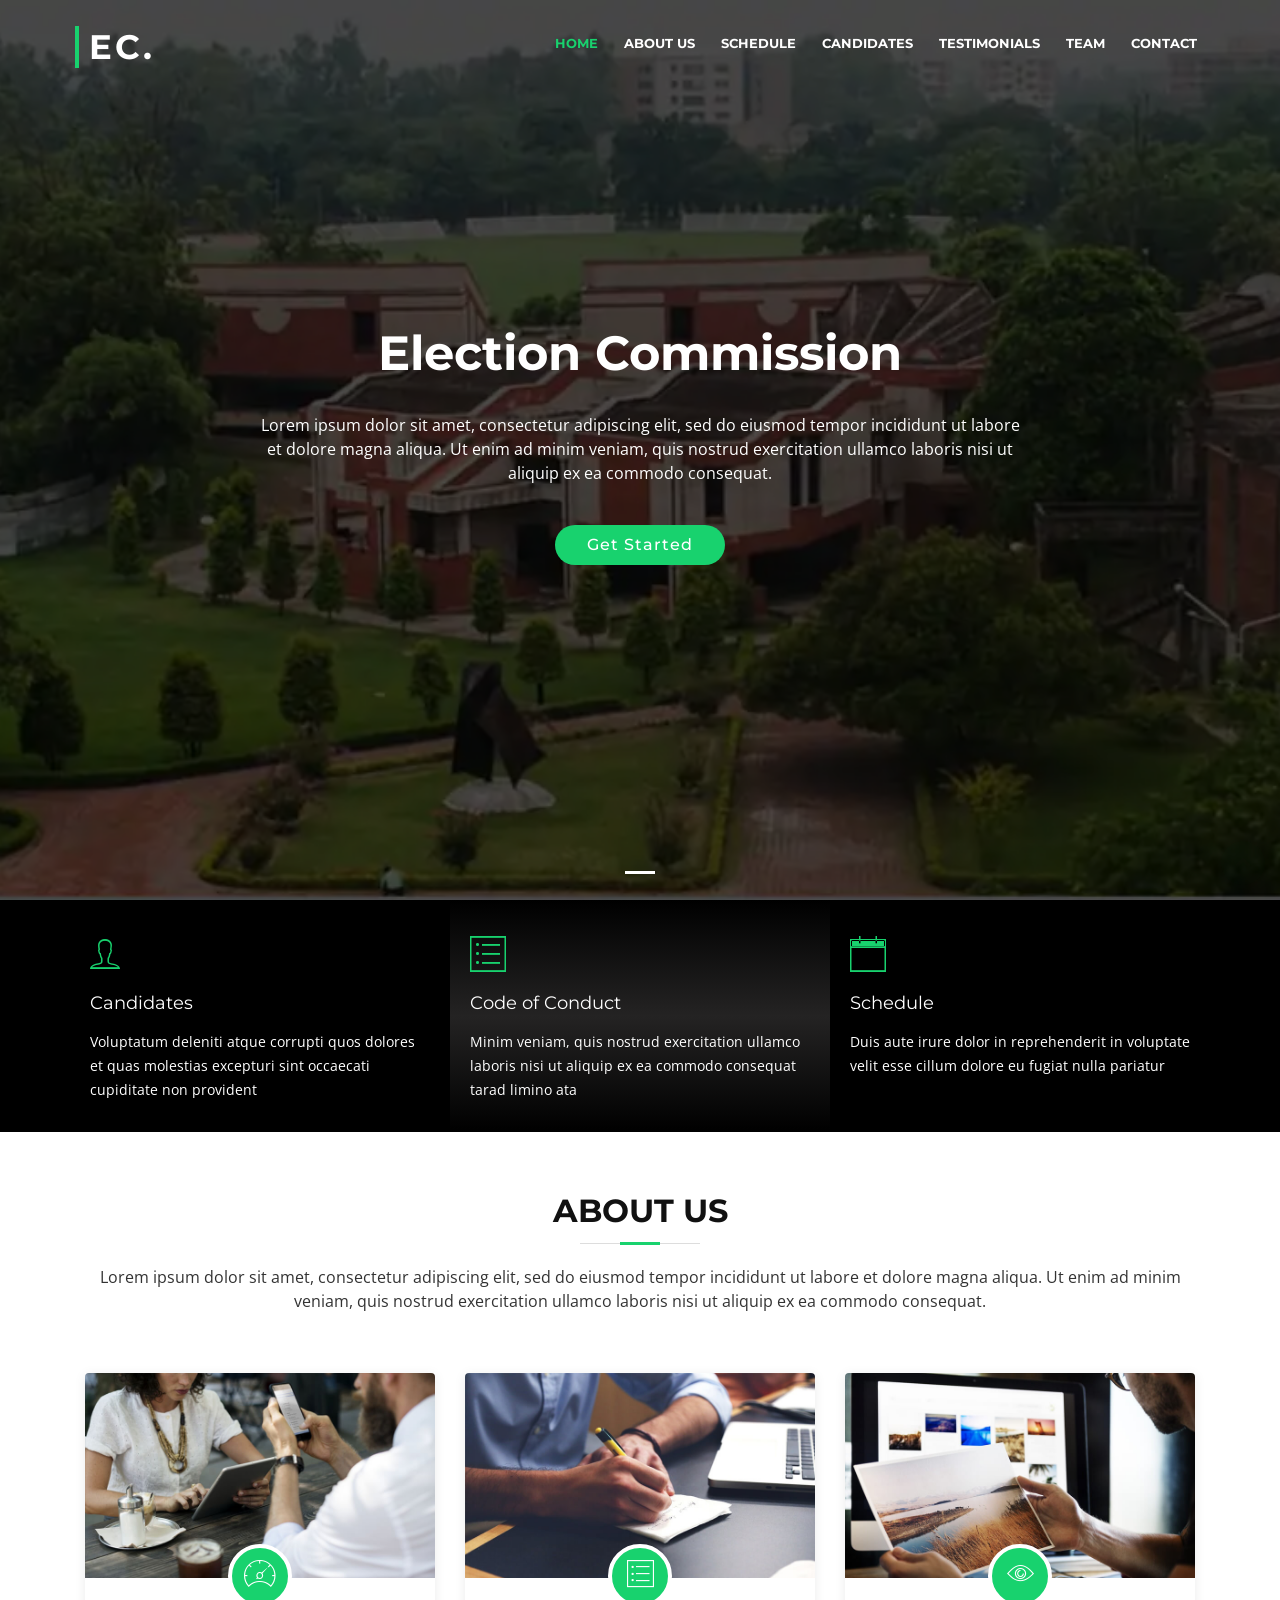
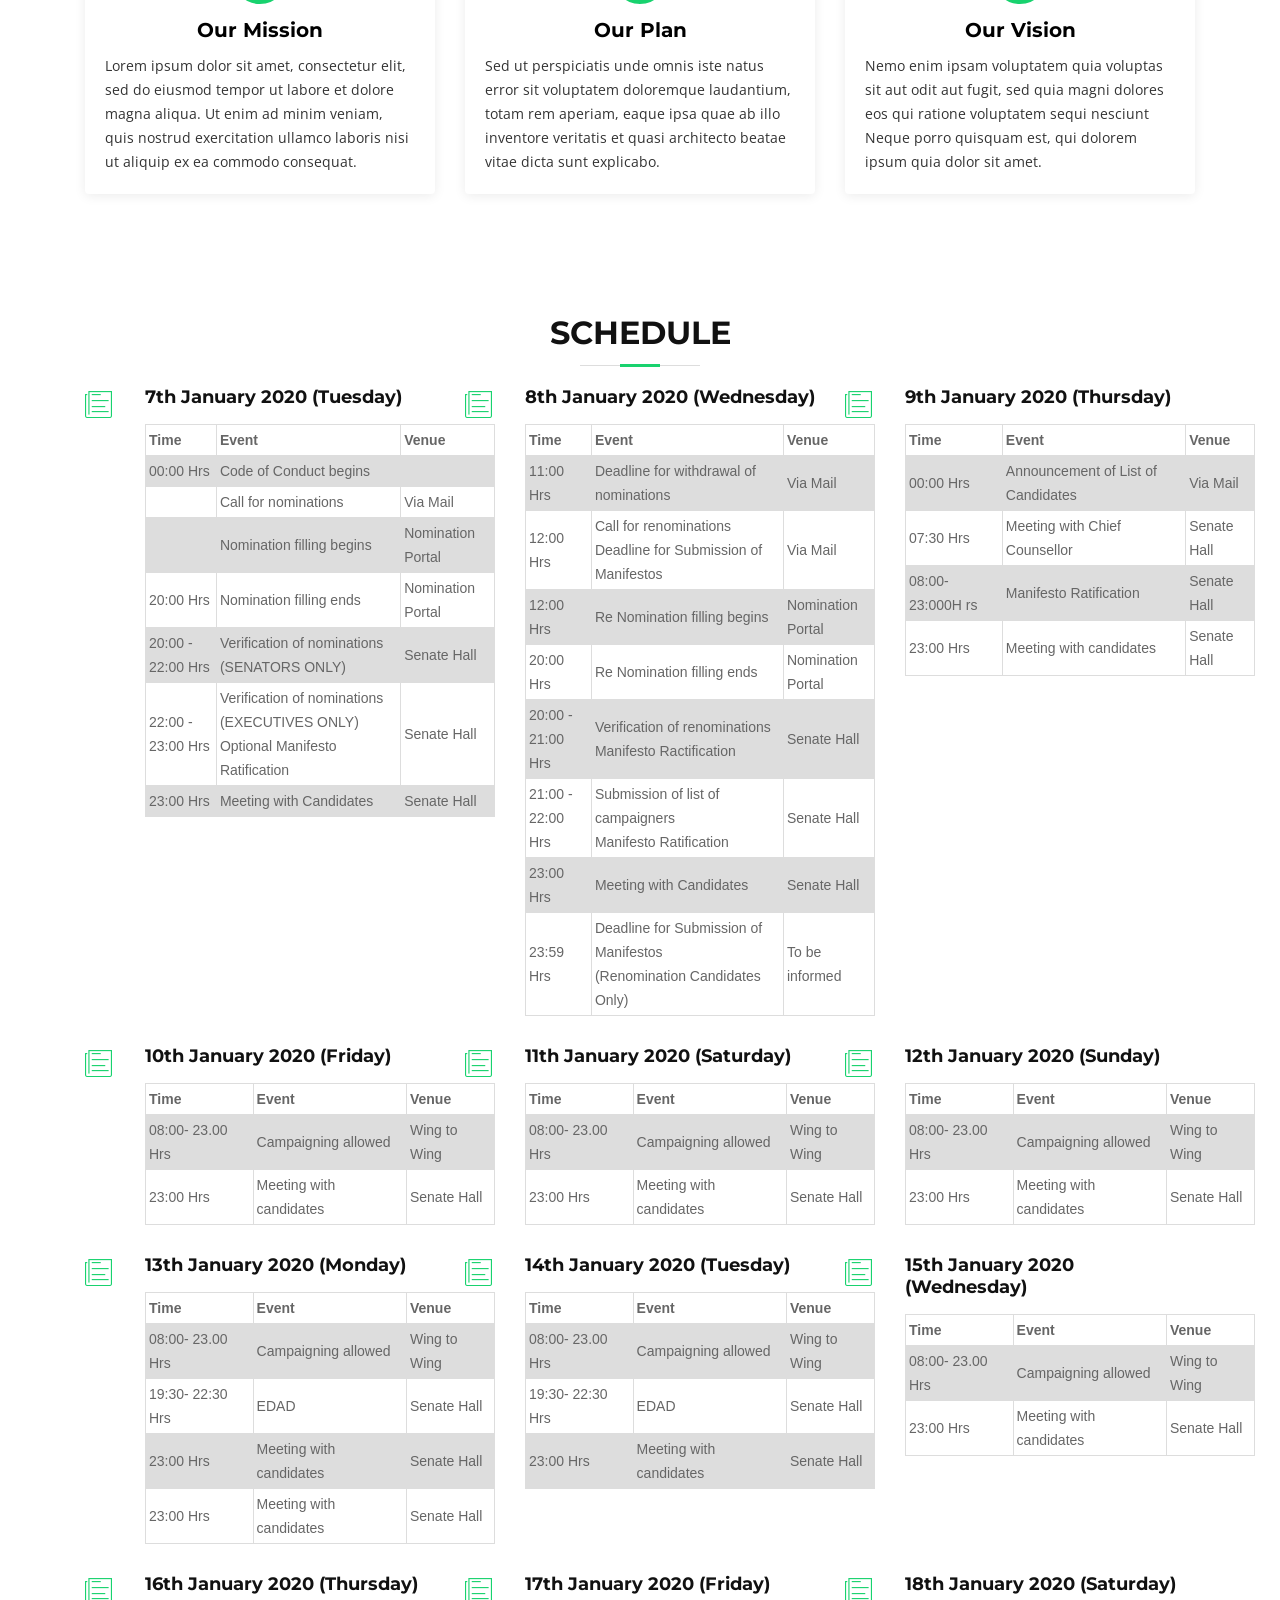
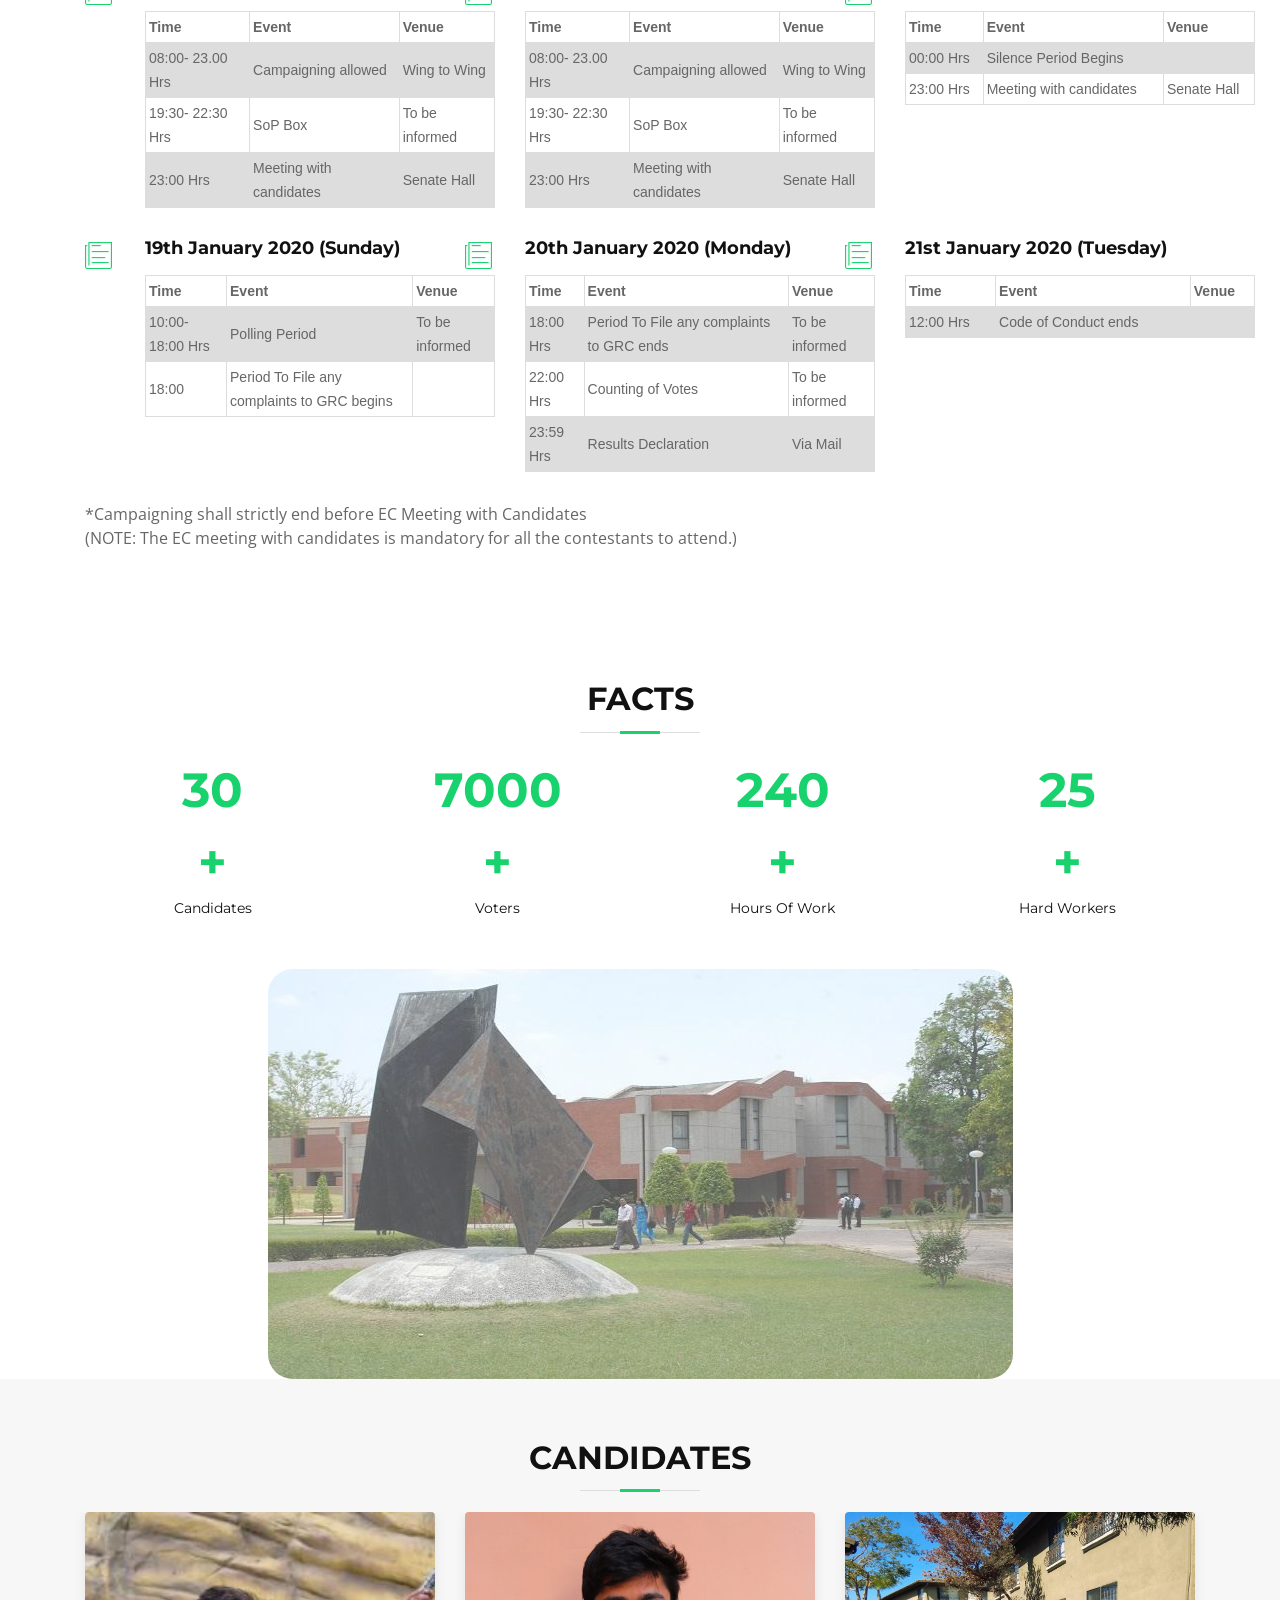
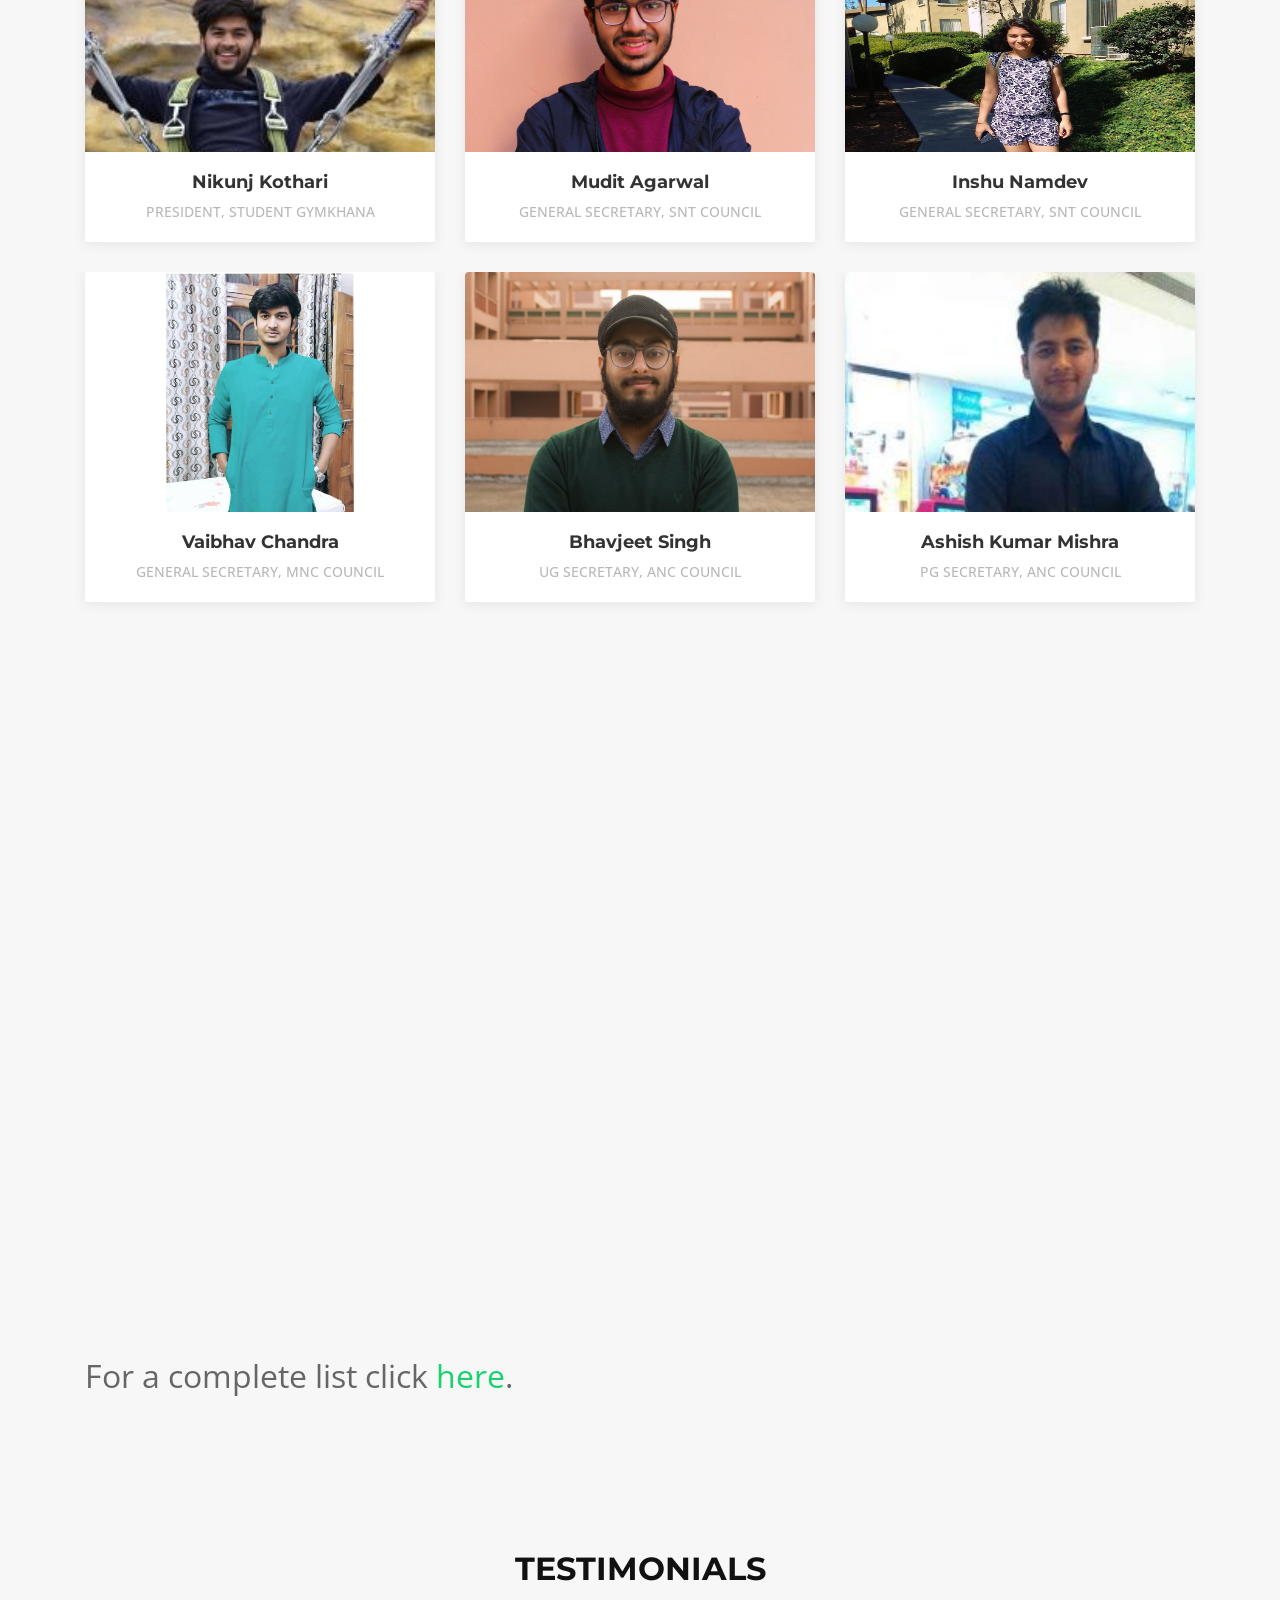
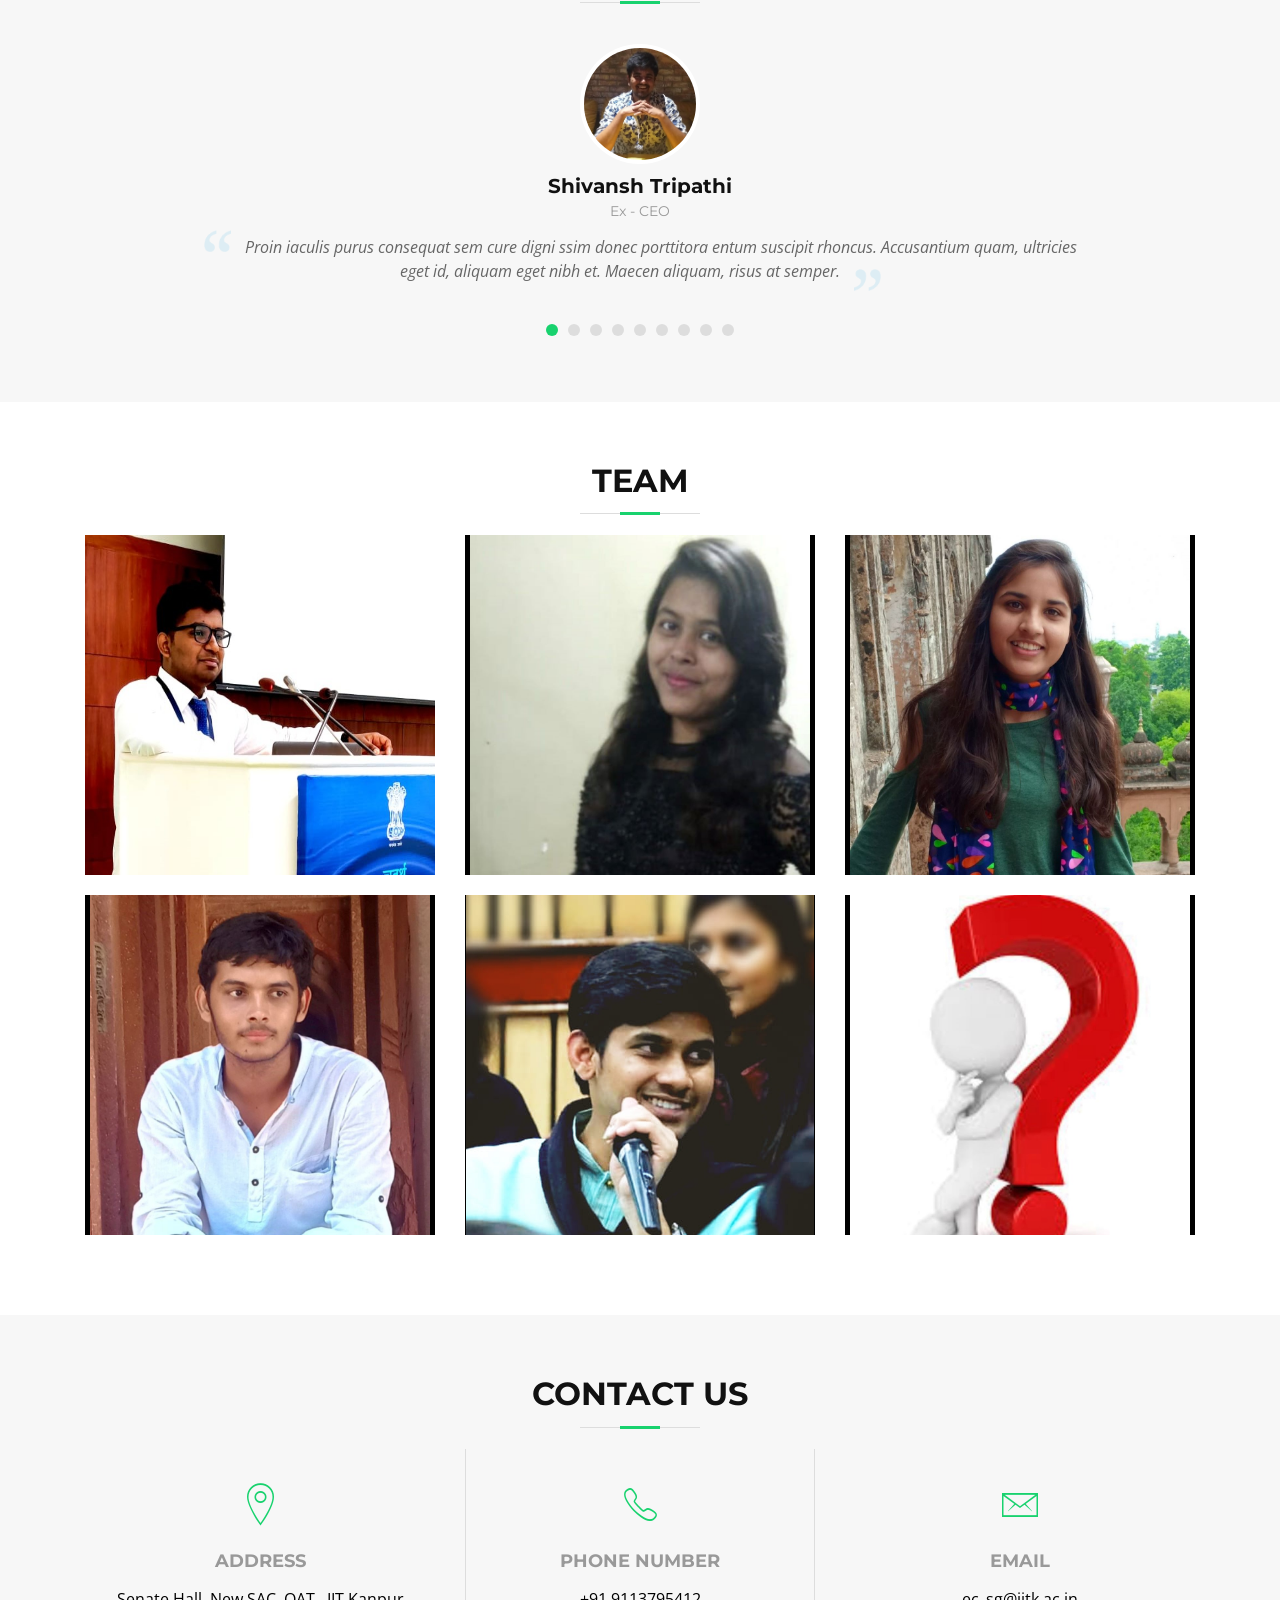
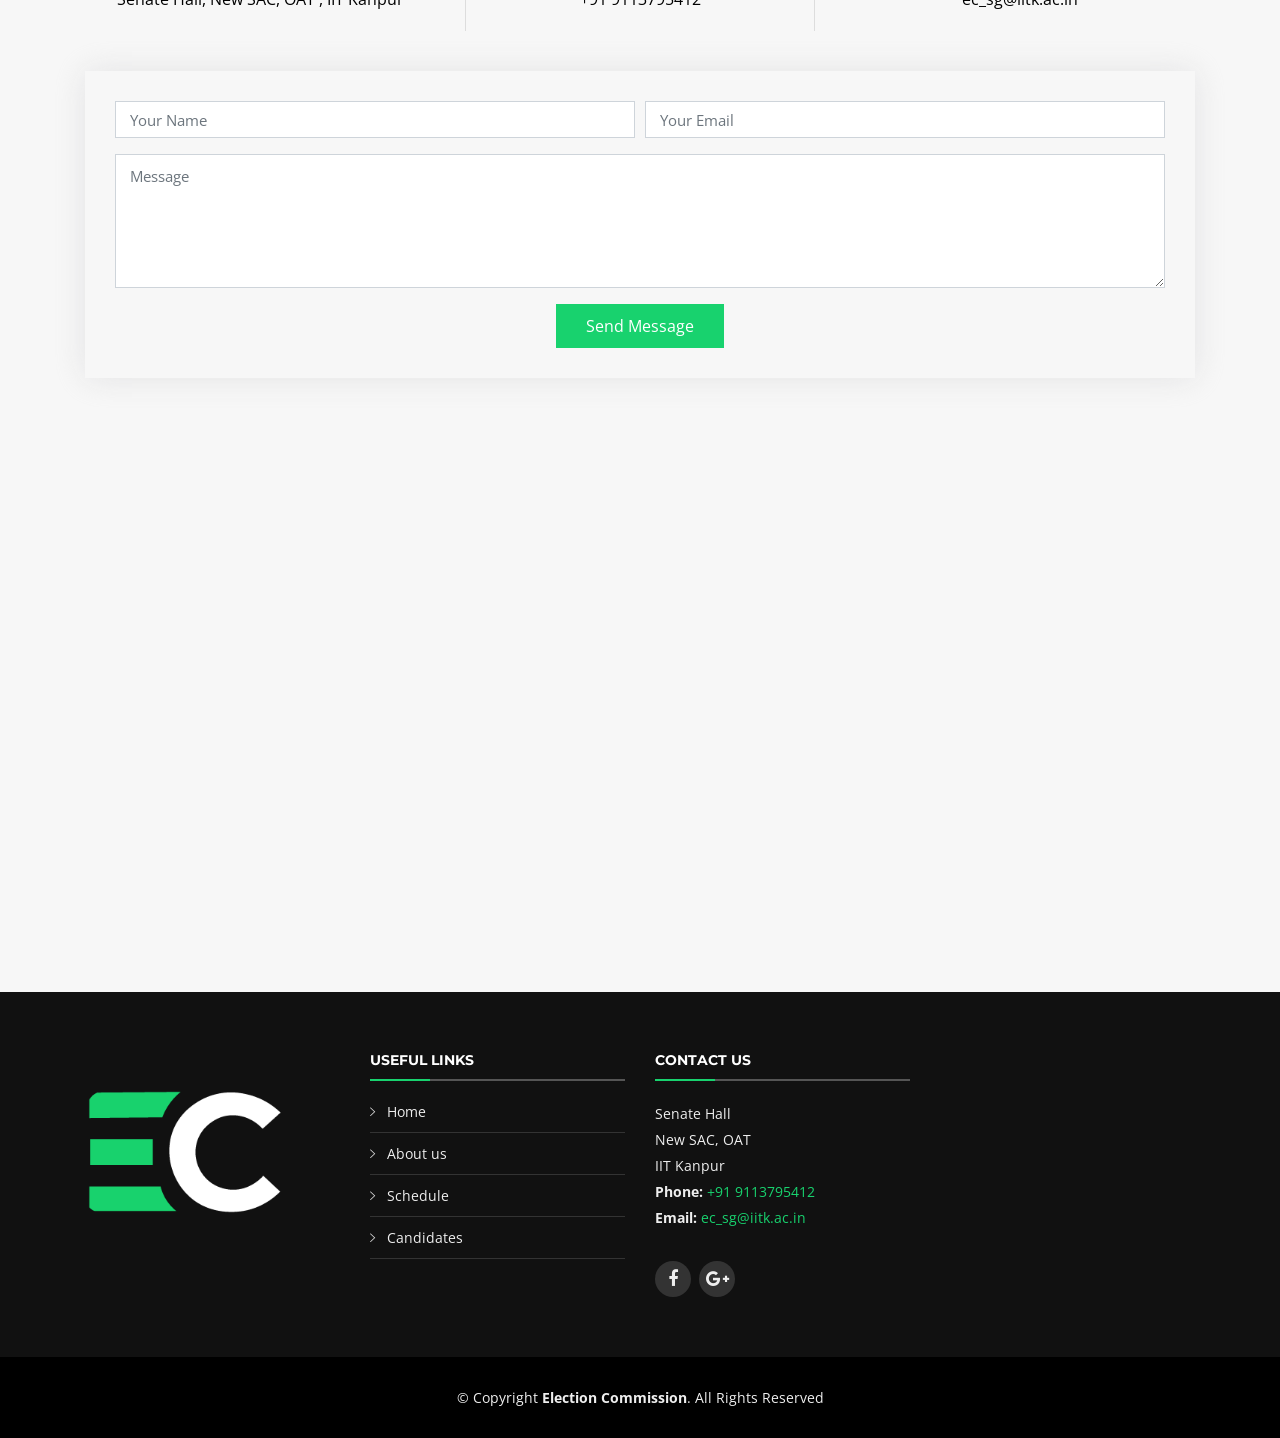
==== commit 4209b984: "Update index.html" ====
--- a/index.html
+++ b/index.html
@@ -1824,7 +1824,7 @@
         </div>
 
         <div class="form">
-          <form action="forms/contact.php" method="post" role="form" class="php-email-form">
+          <form action="assets/js/form.js" method="post" role="form" class="php-email-form">
             <div class="form-row">
               <div class="form-group col-md-6">
                 <input type="text" name="name" class="form-control" id="name" placeholder="Your Name" data-rule="minlen:4" data-msg="Please enter at least 4 chars" />
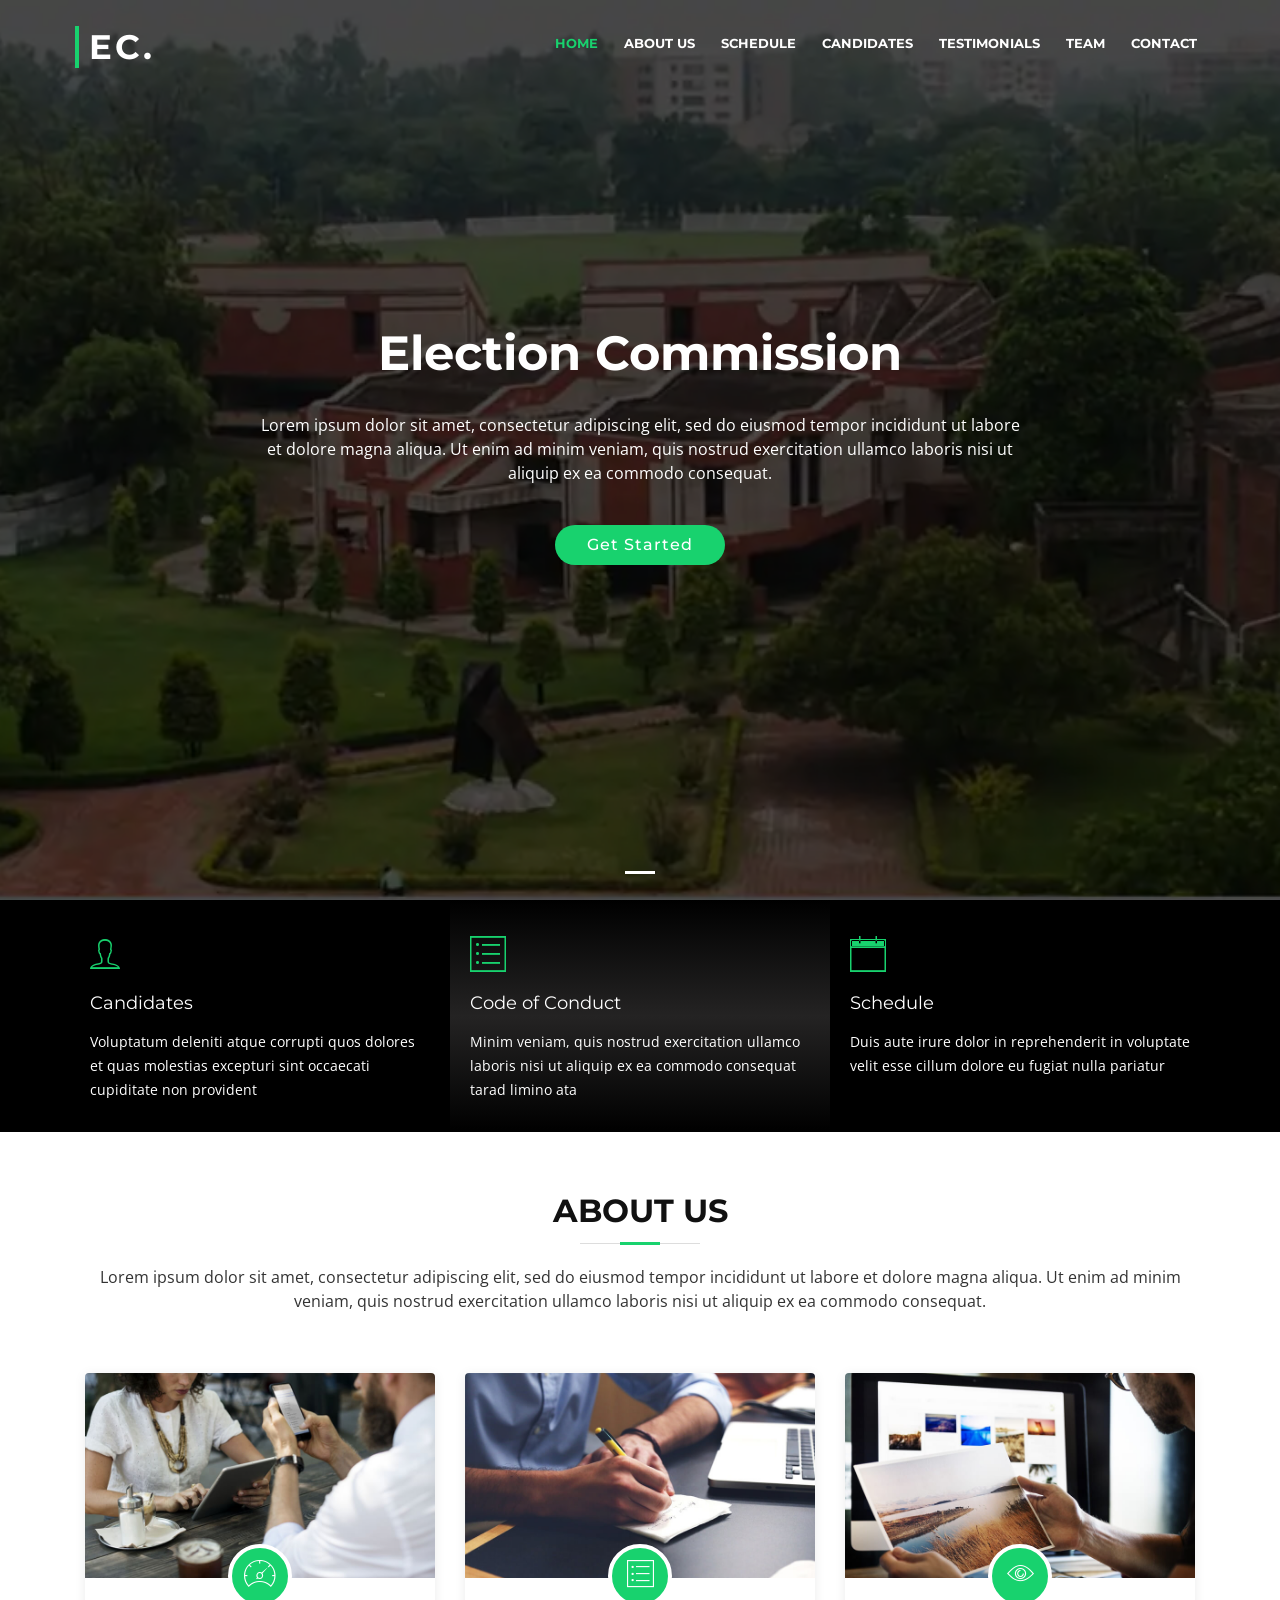
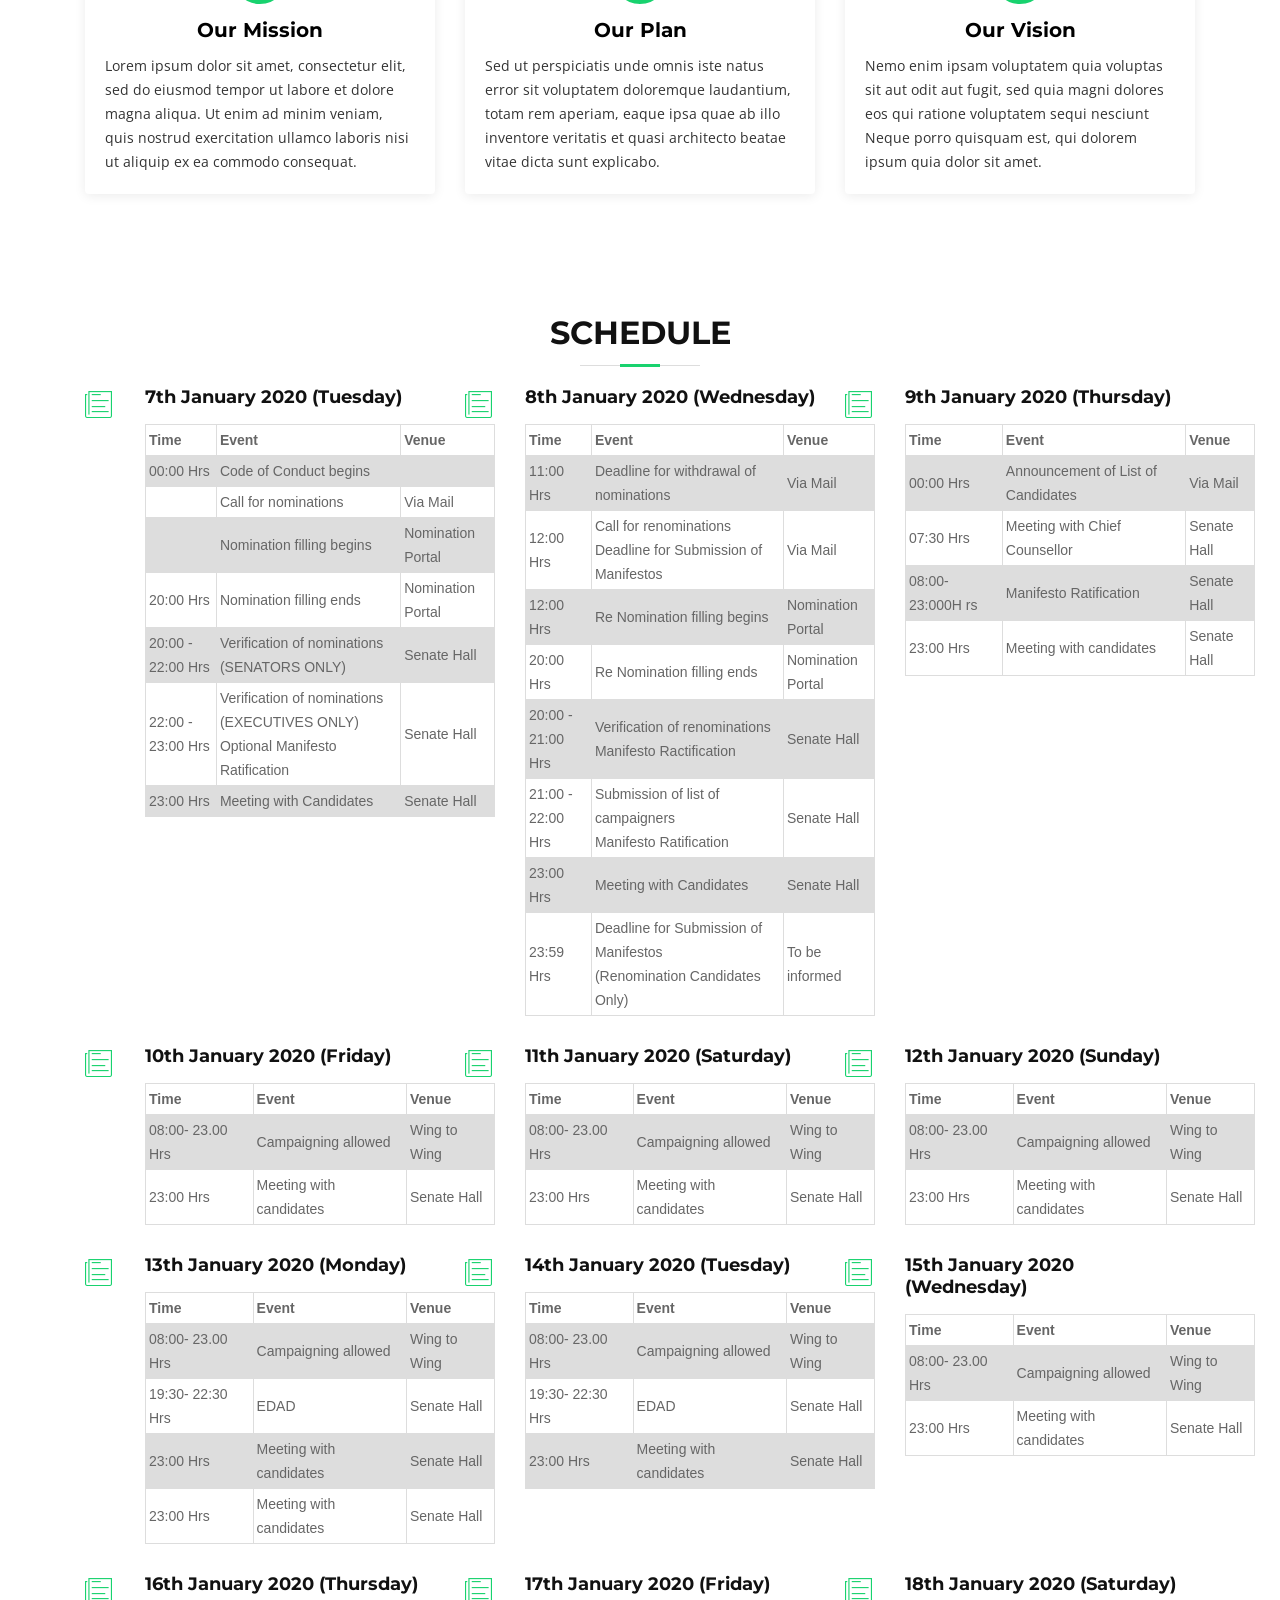
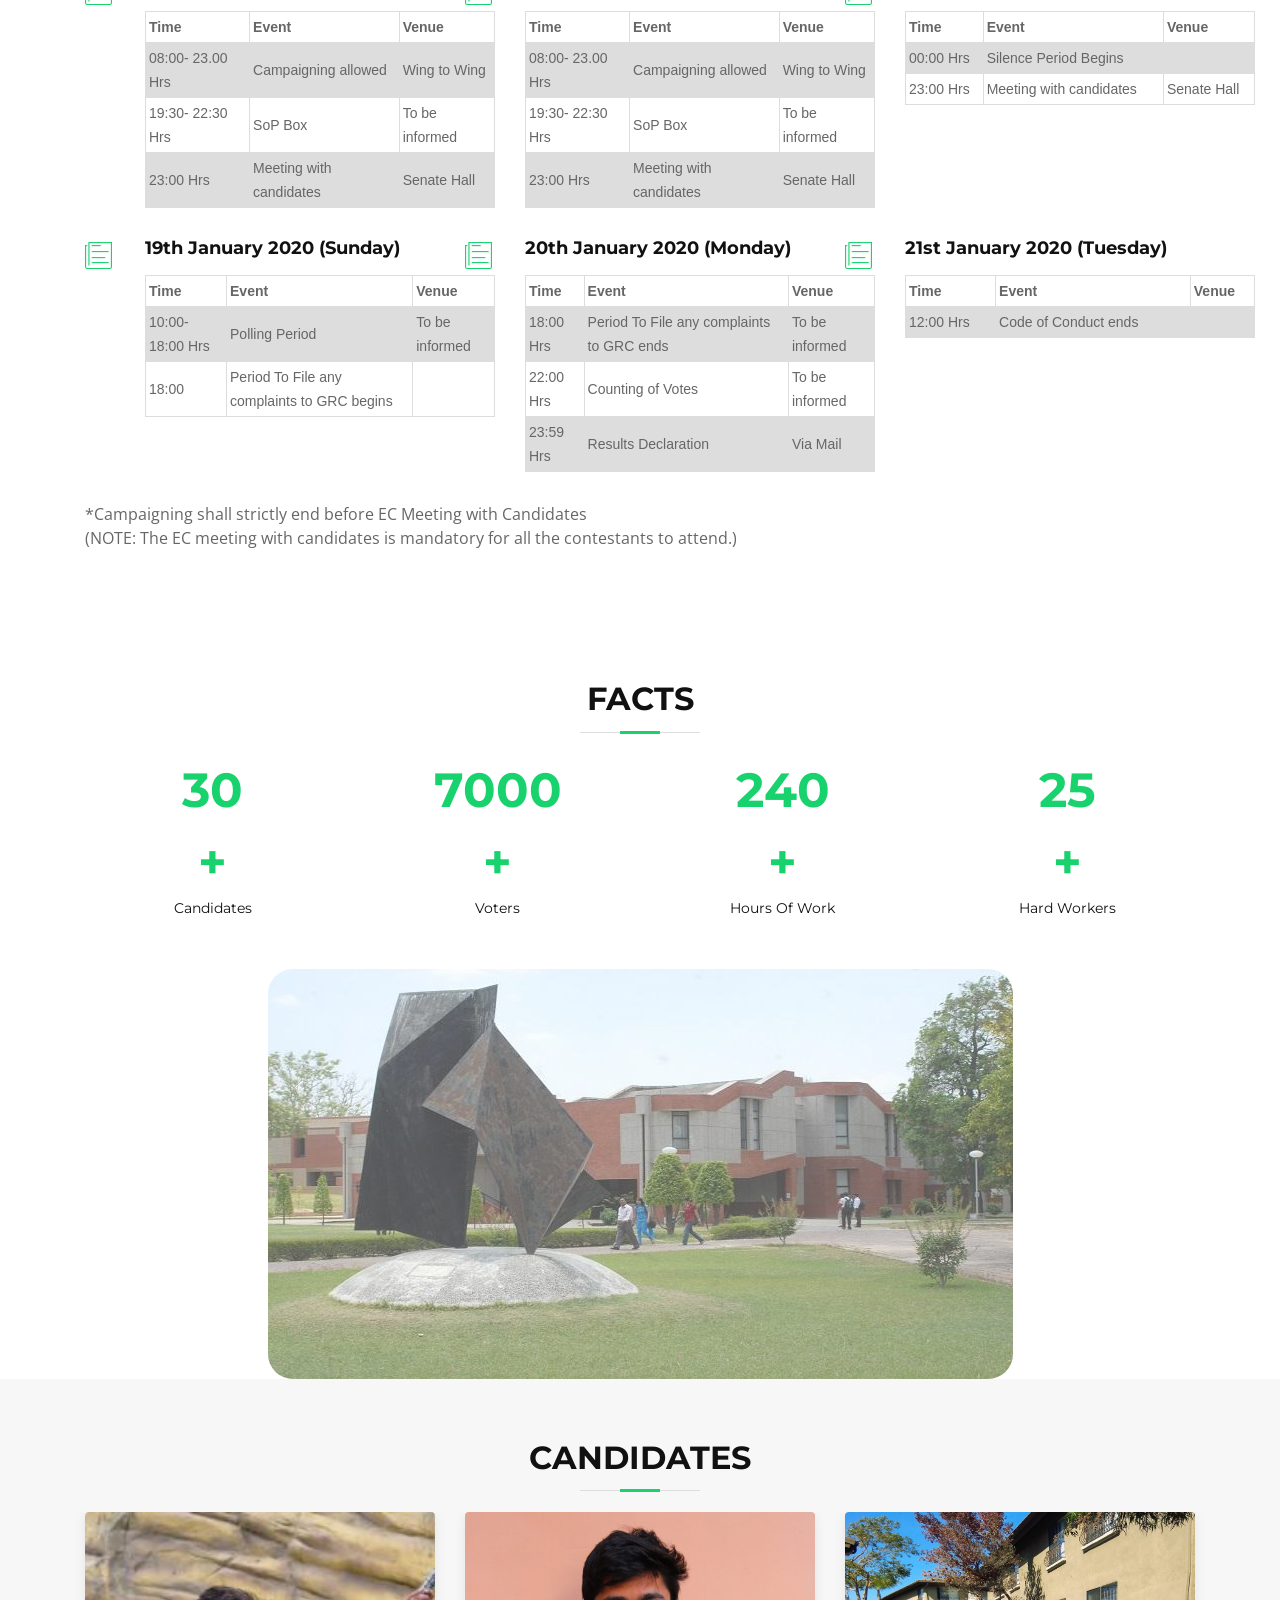
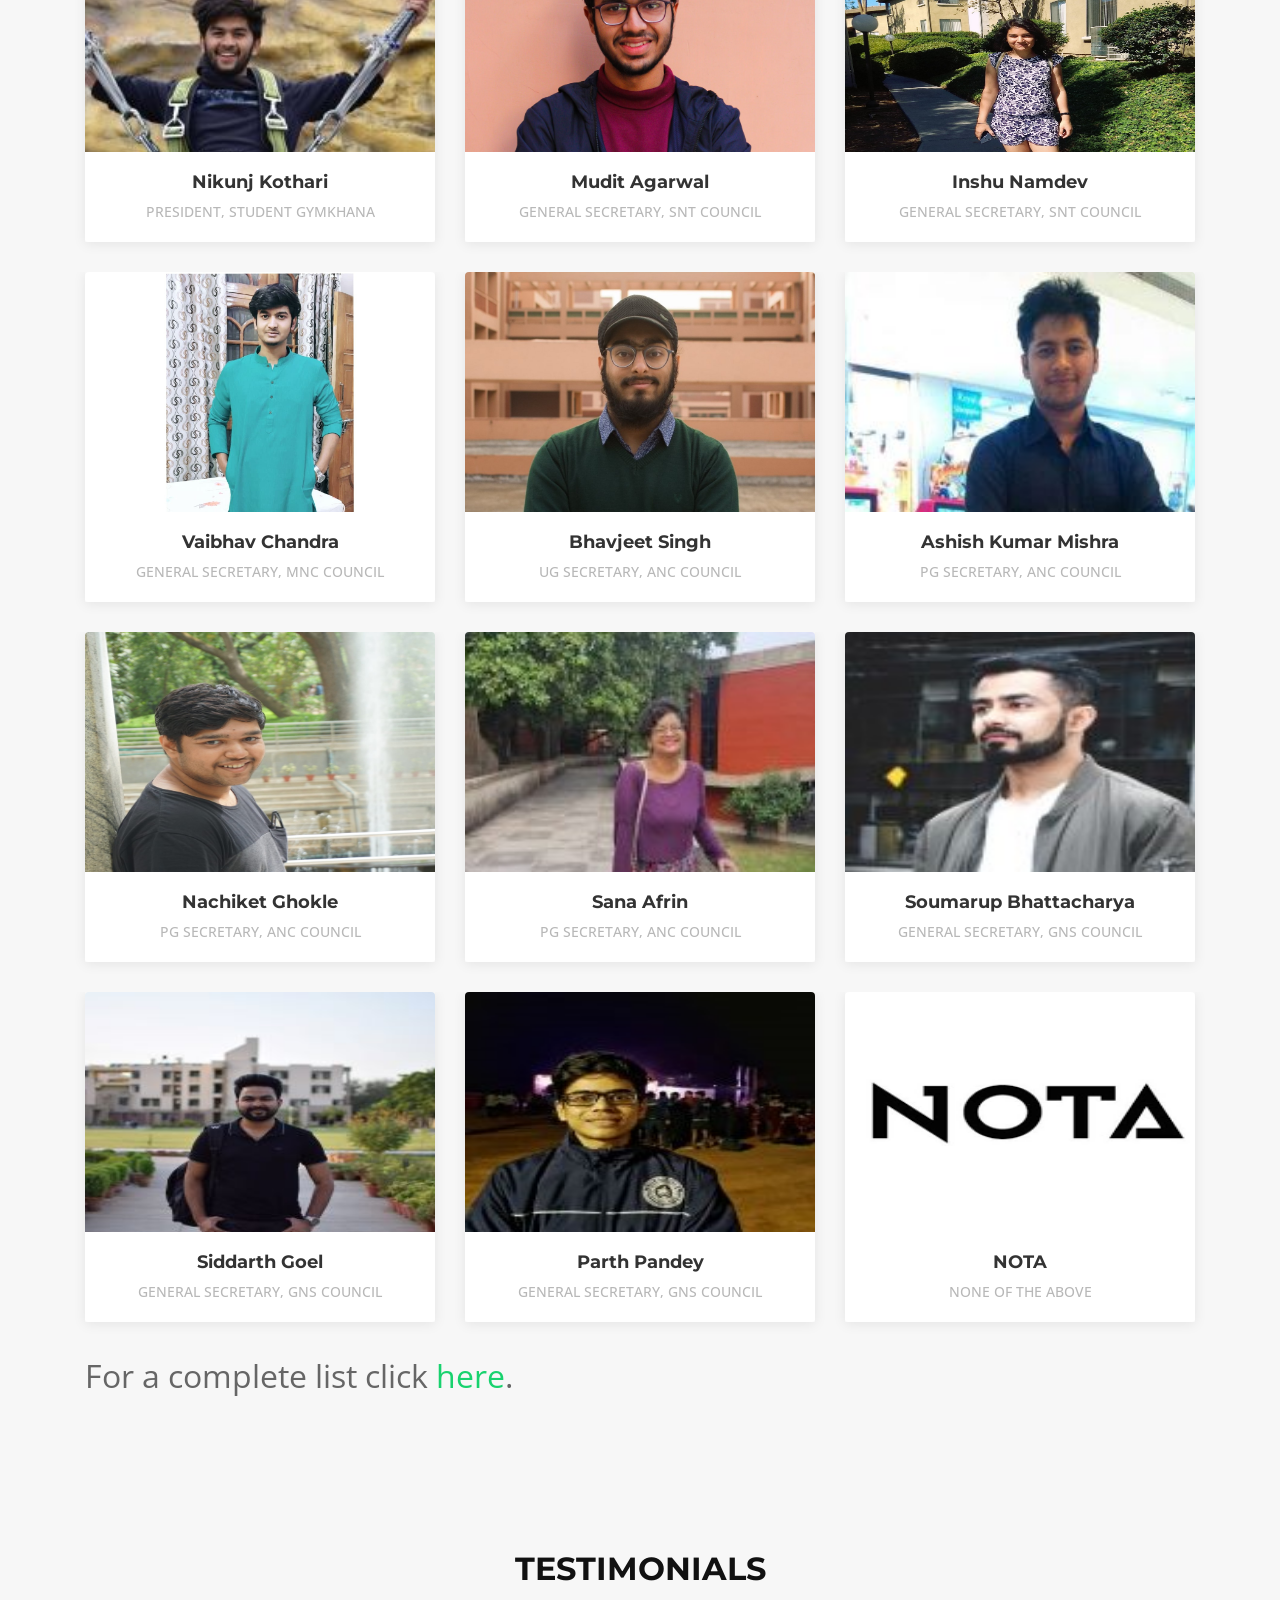
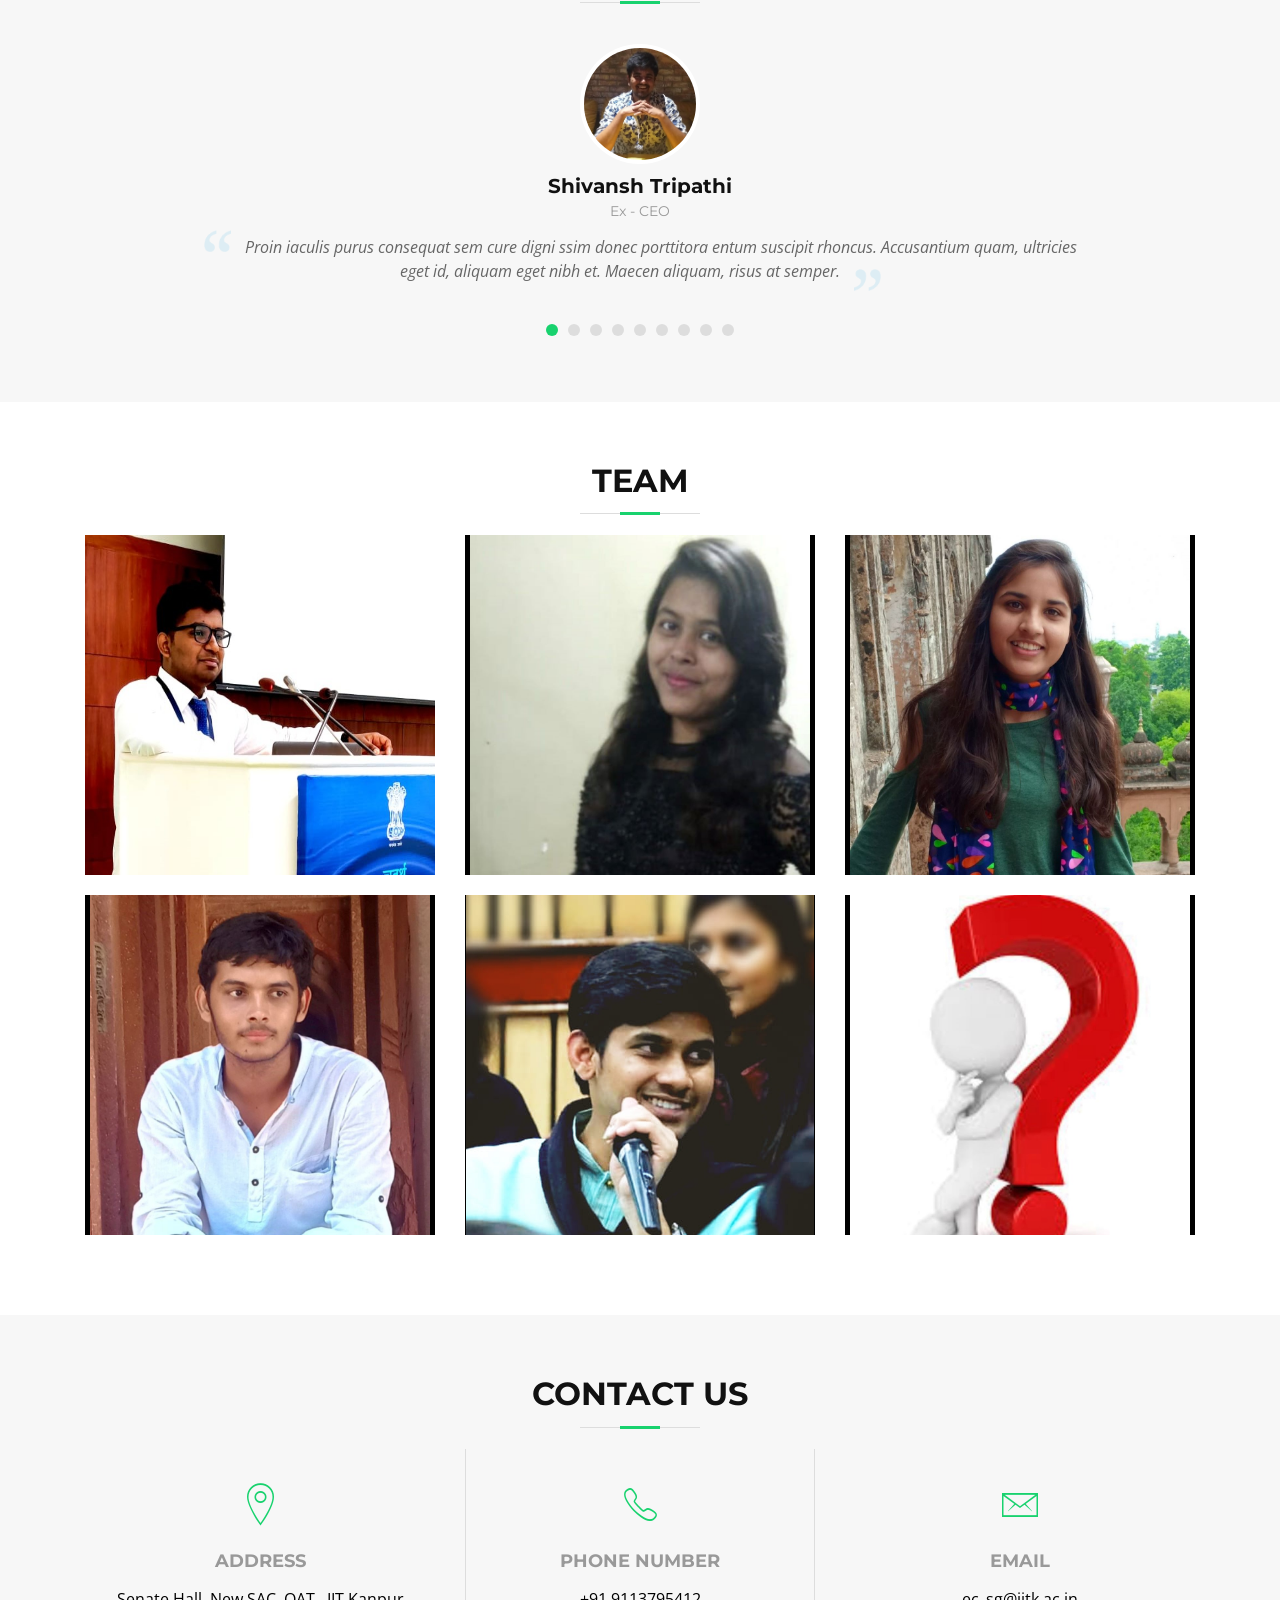
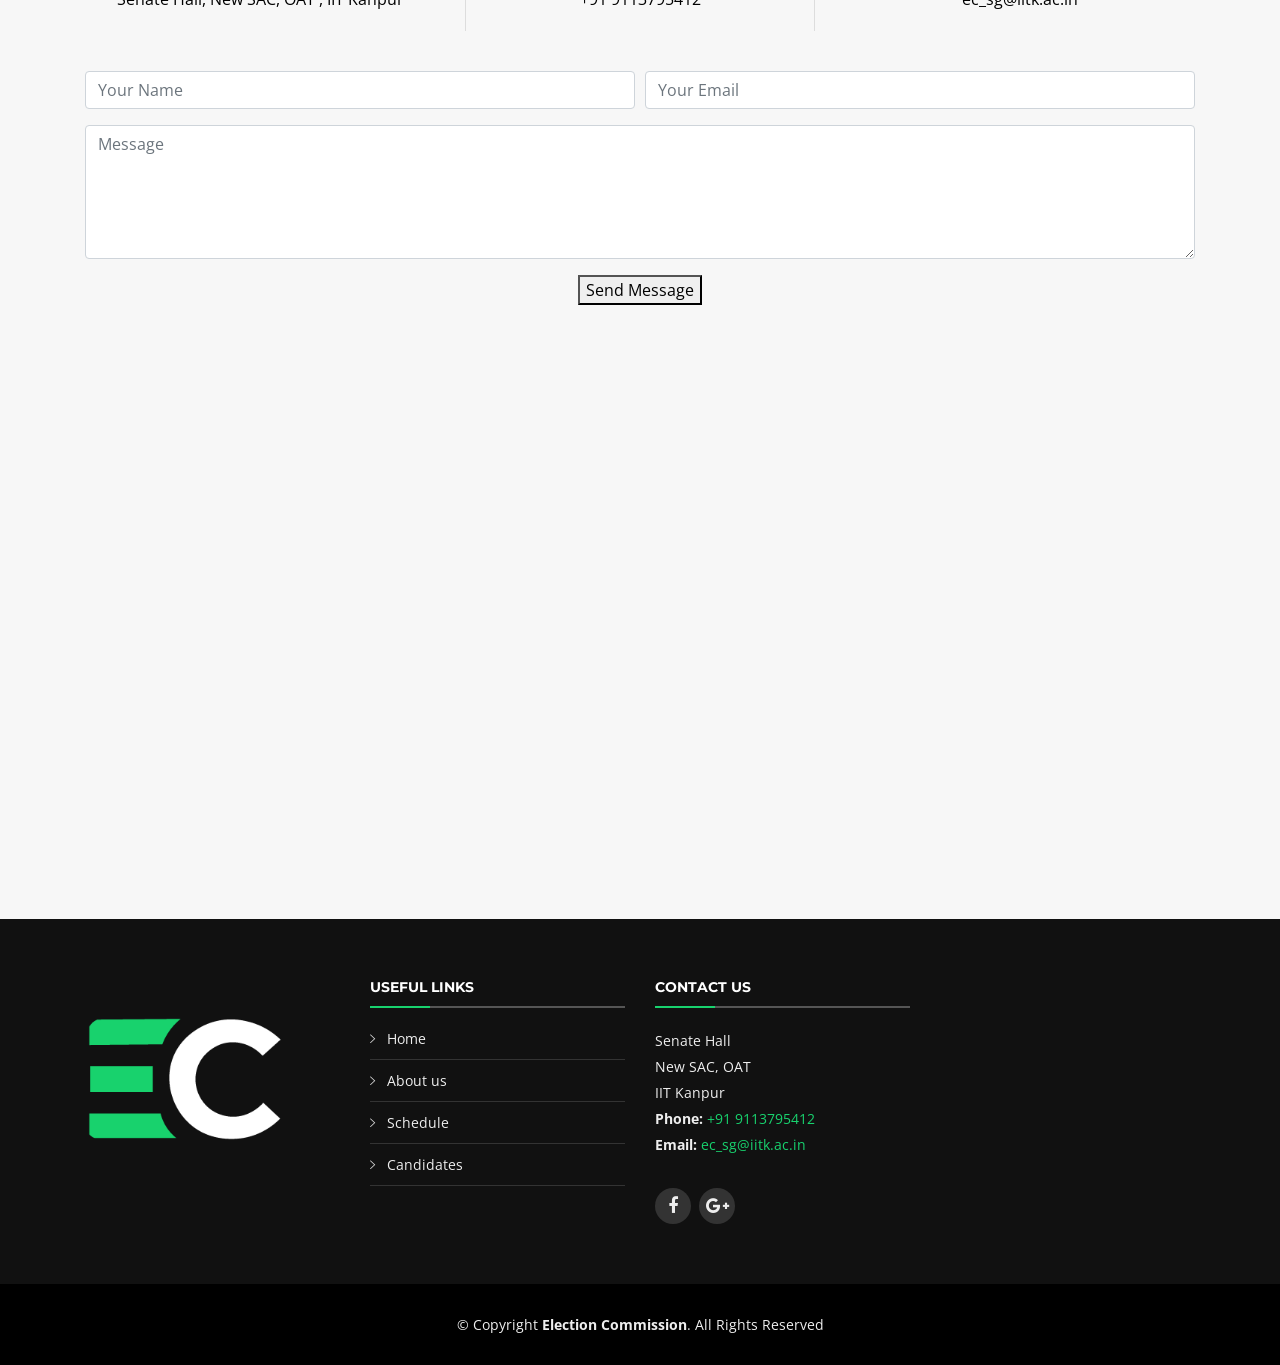
==== commit a0021b18: "Update index.html" ====
--- a/index.html
+++ b/index.html
@@ -1824,7 +1824,7 @@
         </div>
 
         <div class="form">
-          <form action="assets/js/form.js" method="post" role="form" class="php-email-form">
+          <form action="assets/js/form.js" method="post" role="form">
             <div class="form-row">
               <div class="form-group col-md-6">
                 <input type="text" name="name" class="form-control" id="name" placeholder="Your Name" data-rule="minlen:4" data-msg="Please enter at least 4 chars" />
@@ -1835,19 +1835,15 @@
                 <div class="validate"></div>
               </div>
             </div>
-            <!-- <div class="form-group">
-              <input type="text" class="form-control" name="subject" id="subject" placeholder="Subject" data-rule="minlen:4" data-msg="Please enter at least 8 chars of subject" />
-              <div class="validate"></div>
-            </div> -->
             <div class="form-group">
               <textarea class="form-control" name="message" id="message" rows="5" data-rule="required" data-msg="Please write something for us" placeholder="Message"></textarea>
               <div class="validate"></div>
             </div>
-            <div class="mb-3">
+<!--             <div class="mb-3">
               <div class="loading">Loading</div>
               <div class="error-message"></div>
               <div class="sent-message">Your message has been sent. Thank you!</div>
-            </div>
+            </div> -->
             <div class="text-center"><button type="submit">Send Message</button></div>
           </form>
           <br><br>
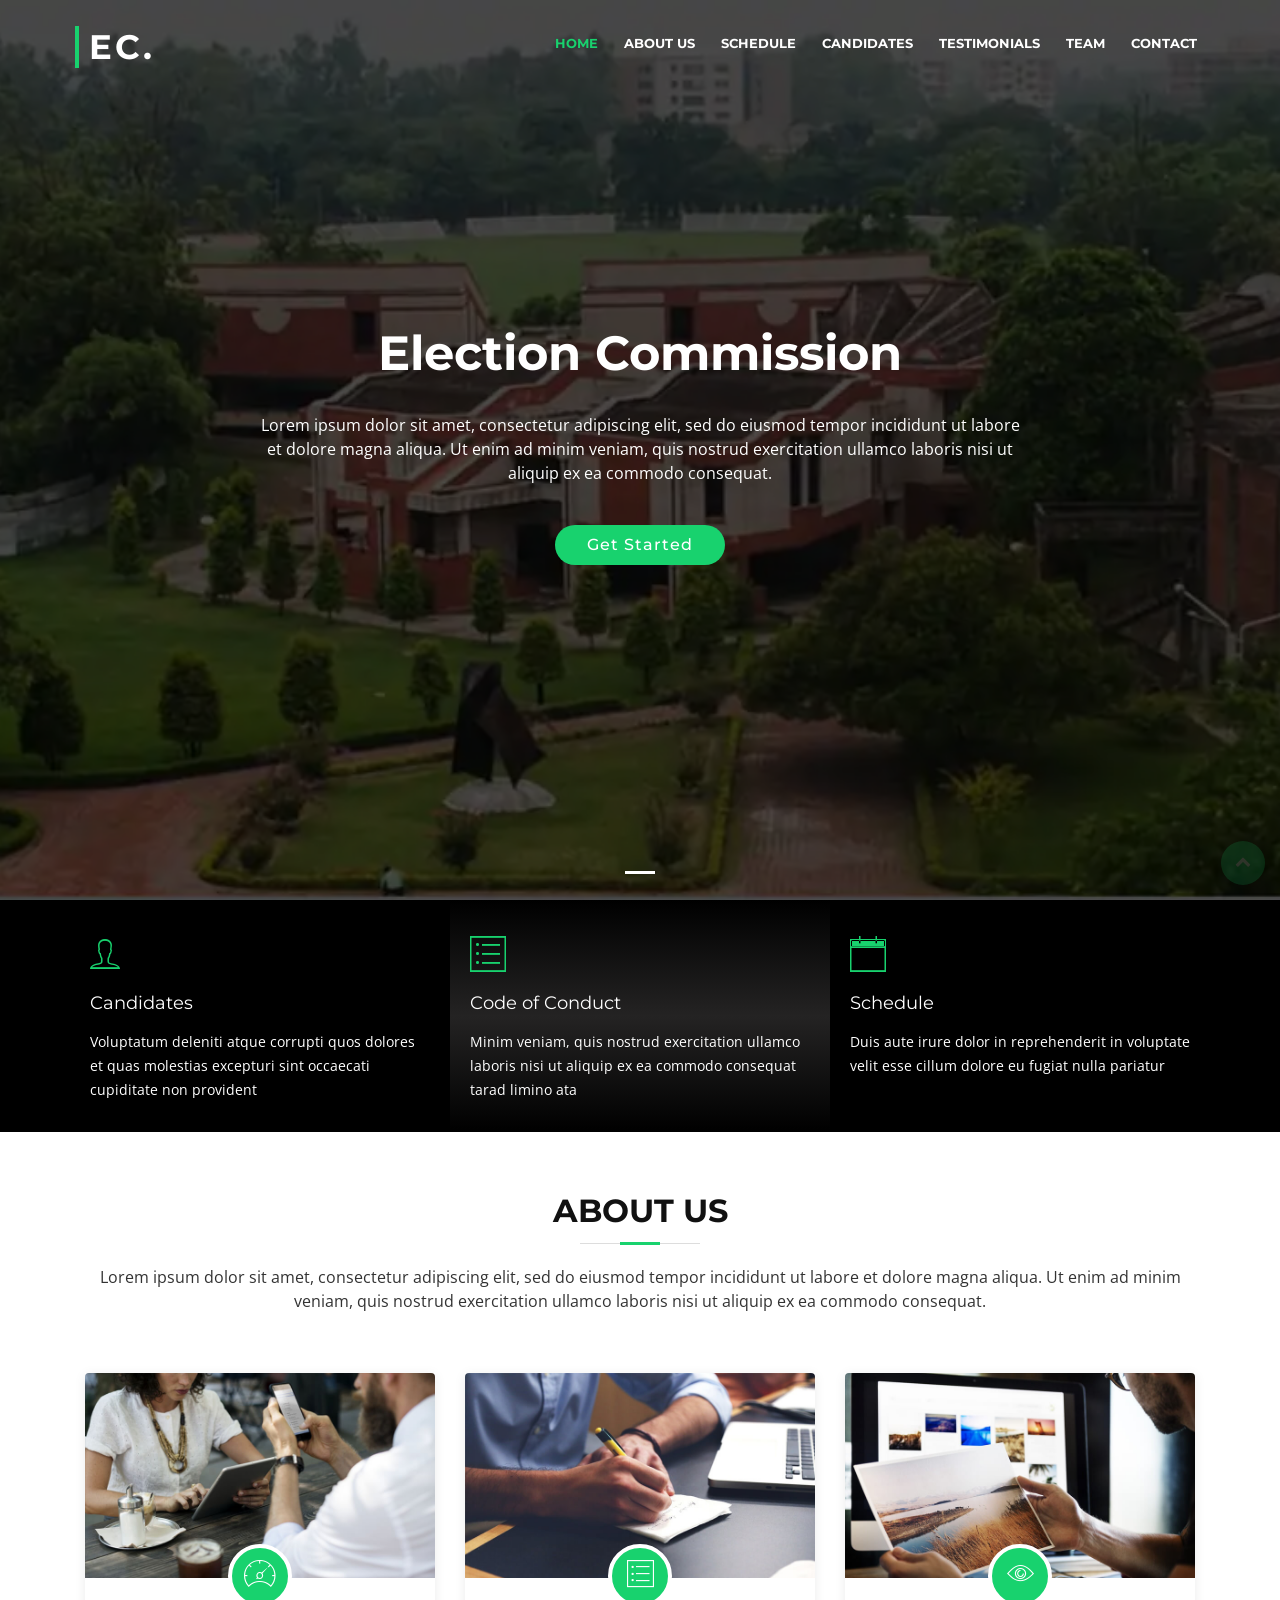
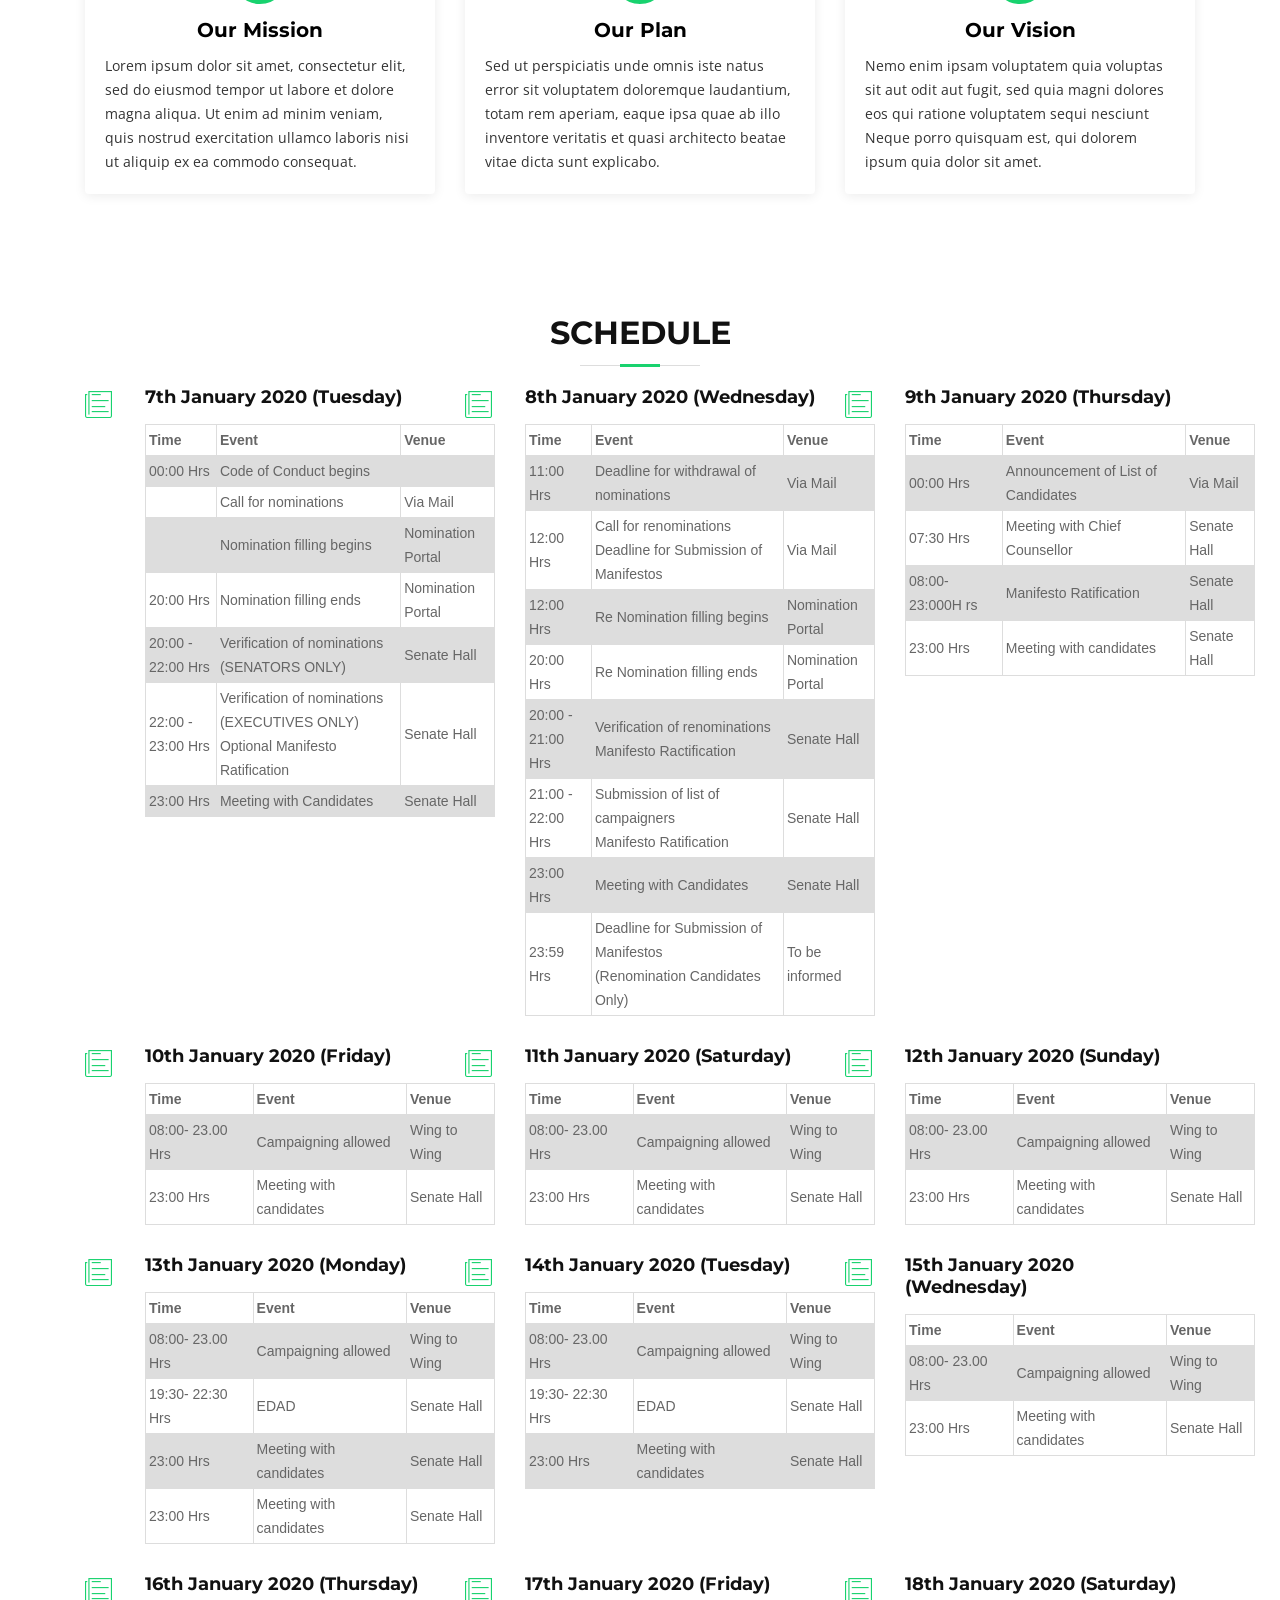
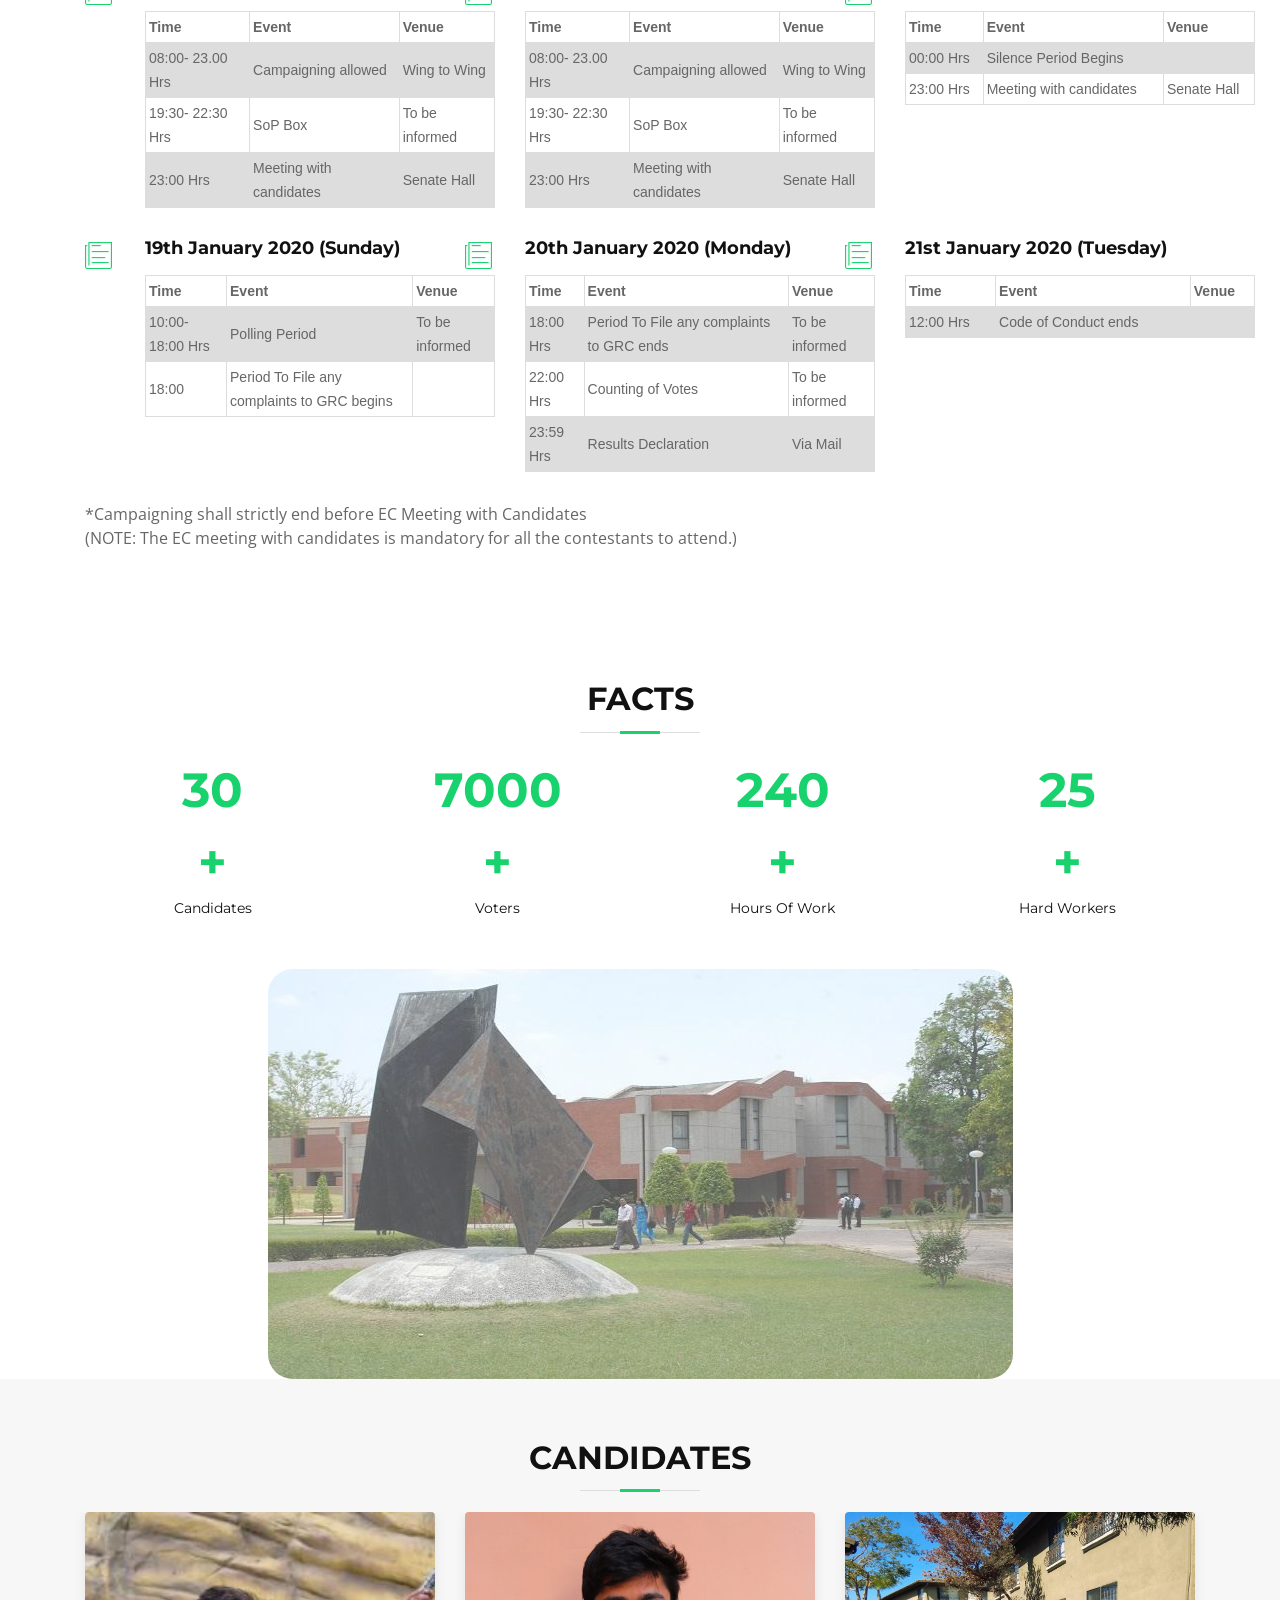
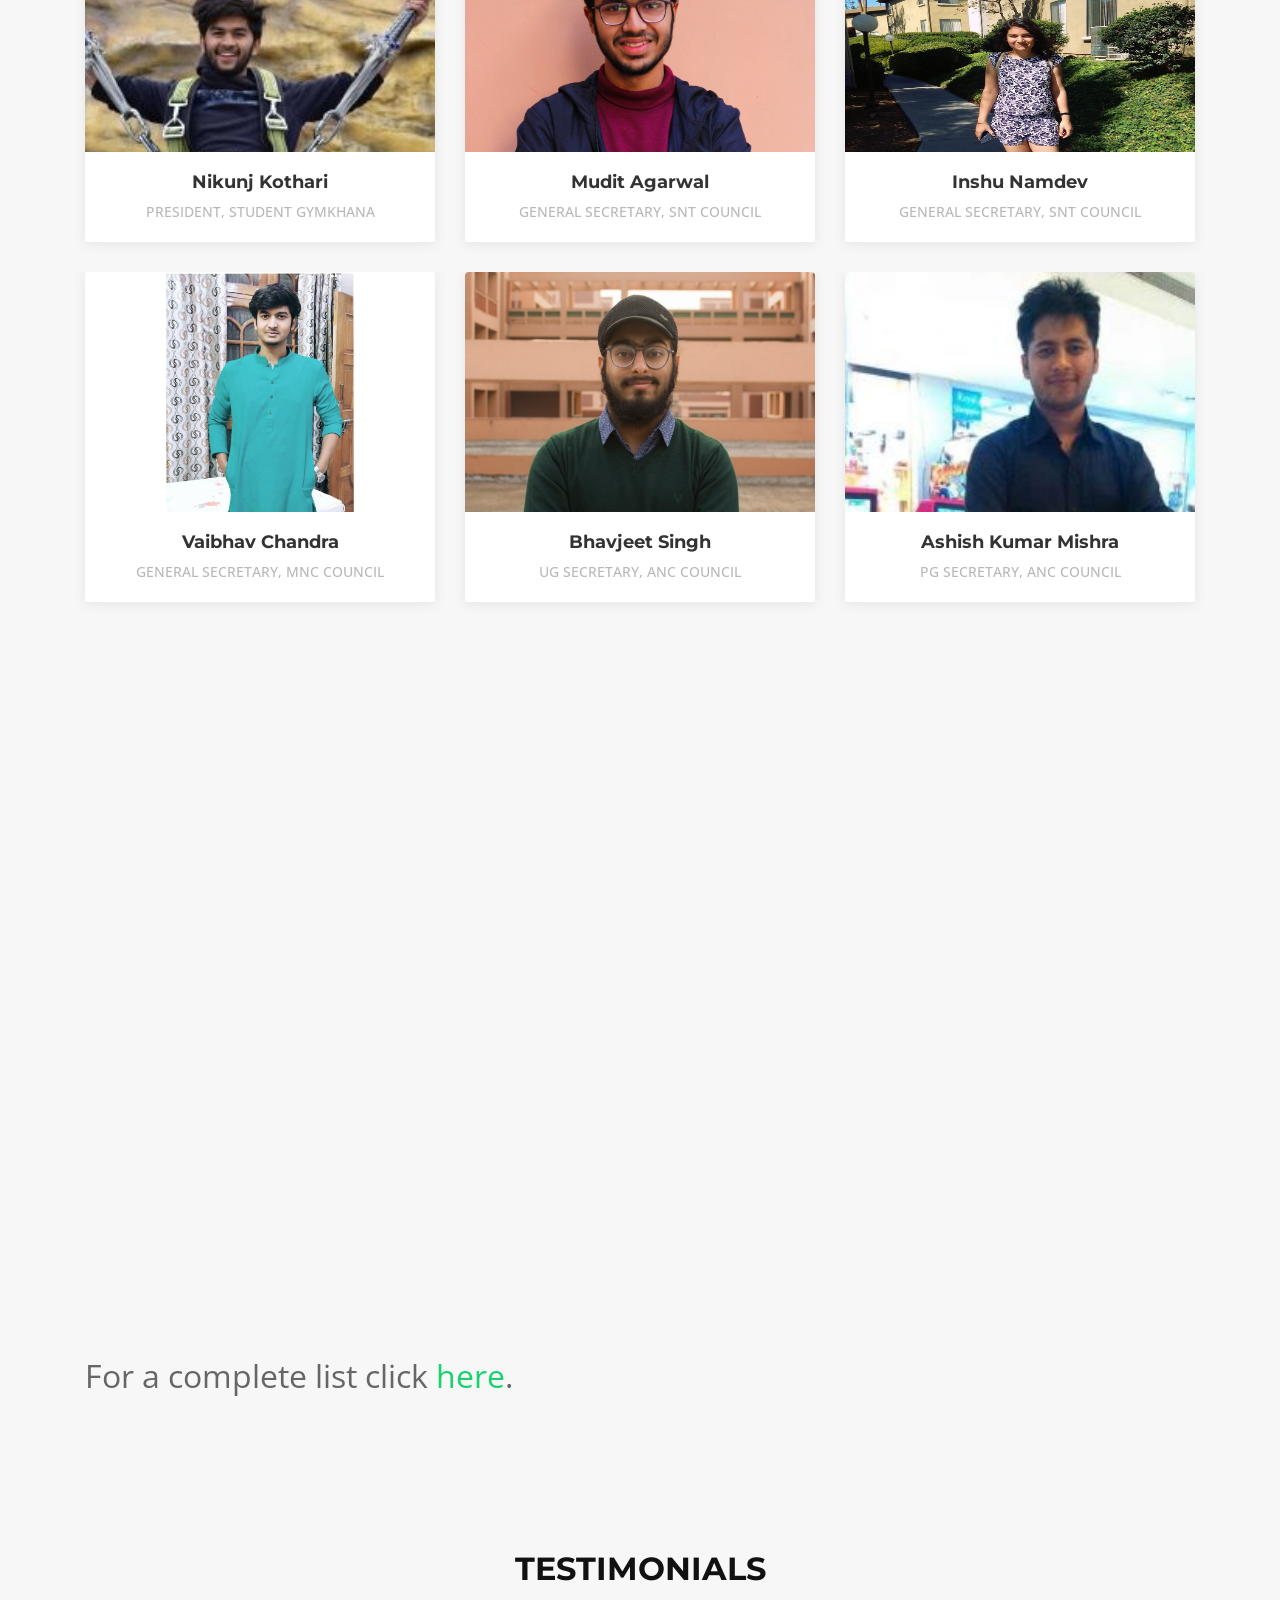
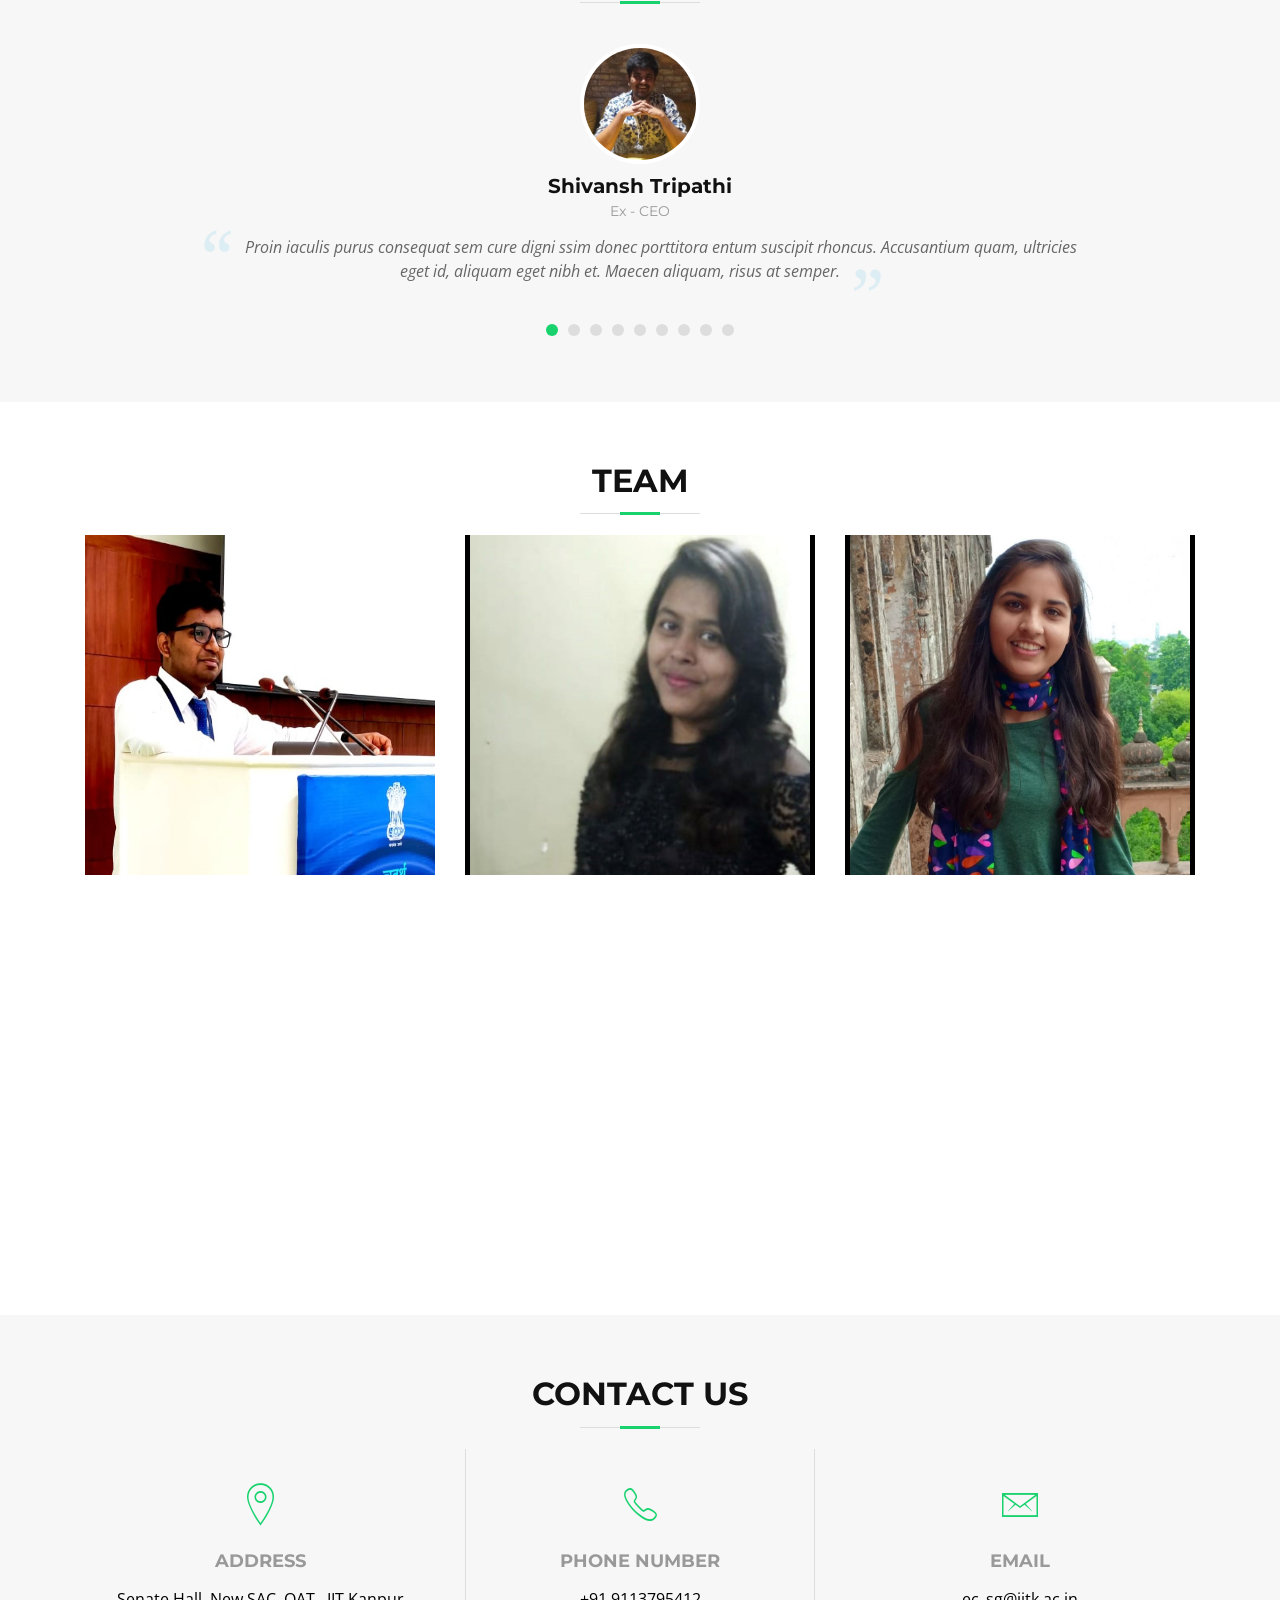
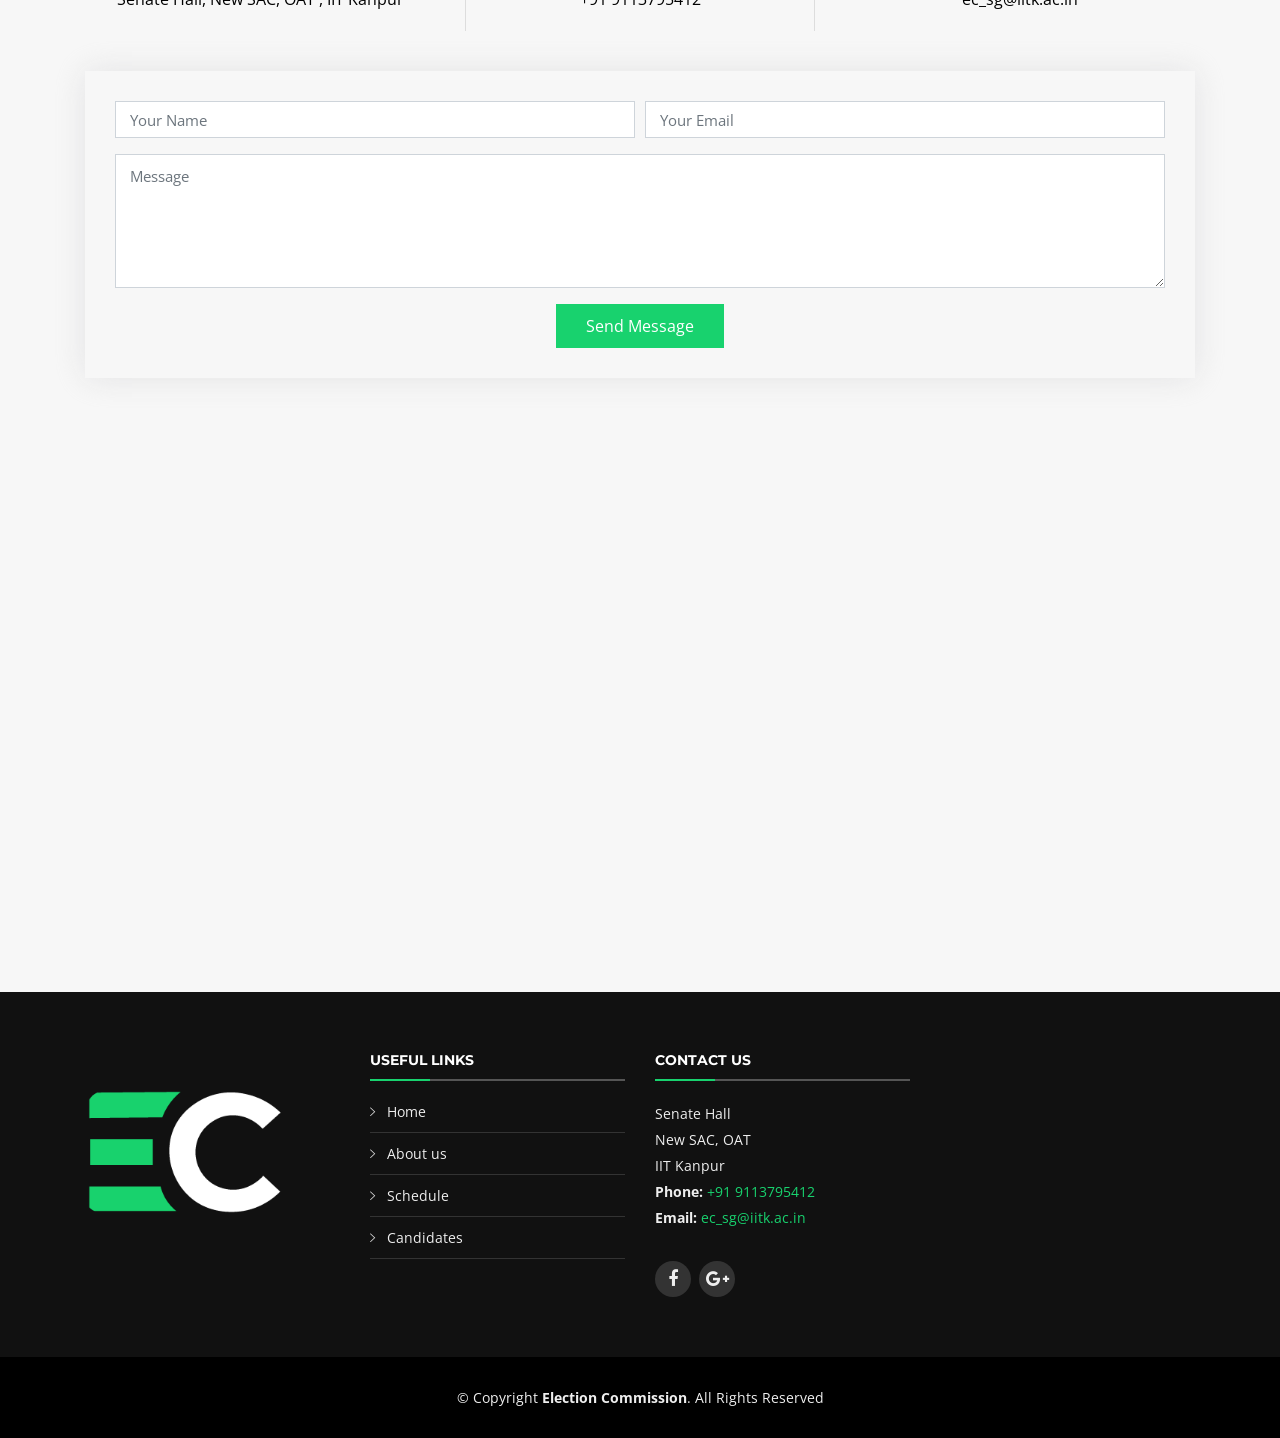
==== commit db325c73: "Update index.html" ====
--- a/index.html
+++ b/index.html
@@ -1824,7 +1824,7 @@
         </div>
 
         <div class="form">
-          <form action="assets/js/form.js" method="post" role="form">
+          <form action="forms/assets/js/form.js" method="post" role="form" class="php-email-form">
             <div class="form-row">
               <div class="form-group col-md-6">
                 <input type="text" name="name" class="form-control" id="name" placeholder="Your Name" data-rule="minlen:4" data-msg="Please enter at least 4 chars" />
@@ -1835,15 +1835,19 @@
                 <div class="validate"></div>
               </div>
             </div>
+            <!-- <div class="form-group">
+              <input type="text" class="form-control" name="subject" id="subject" placeholder="Subject" data-rule="minlen:4" data-msg="Please enter at least 8 chars of subject" />
+              <div class="validate"></div>
+            </div> -->
             <div class="form-group">
               <textarea class="form-control" name="message" id="message" rows="5" data-rule="required" data-msg="Please write something for us" placeholder="Message"></textarea>
               <div class="validate"></div>
             </div>
-<!--             <div class="mb-3">
+            <div class="mb-3">
               <div class="loading">Loading</div>
               <div class="error-message"></div>
               <div class="sent-message">Your message has been sent. Thank you!</div>
-            </div> -->
+            </div>
             <div class="text-center"><button type="submit">Send Message</button></div>
           </form>
           <br><br>
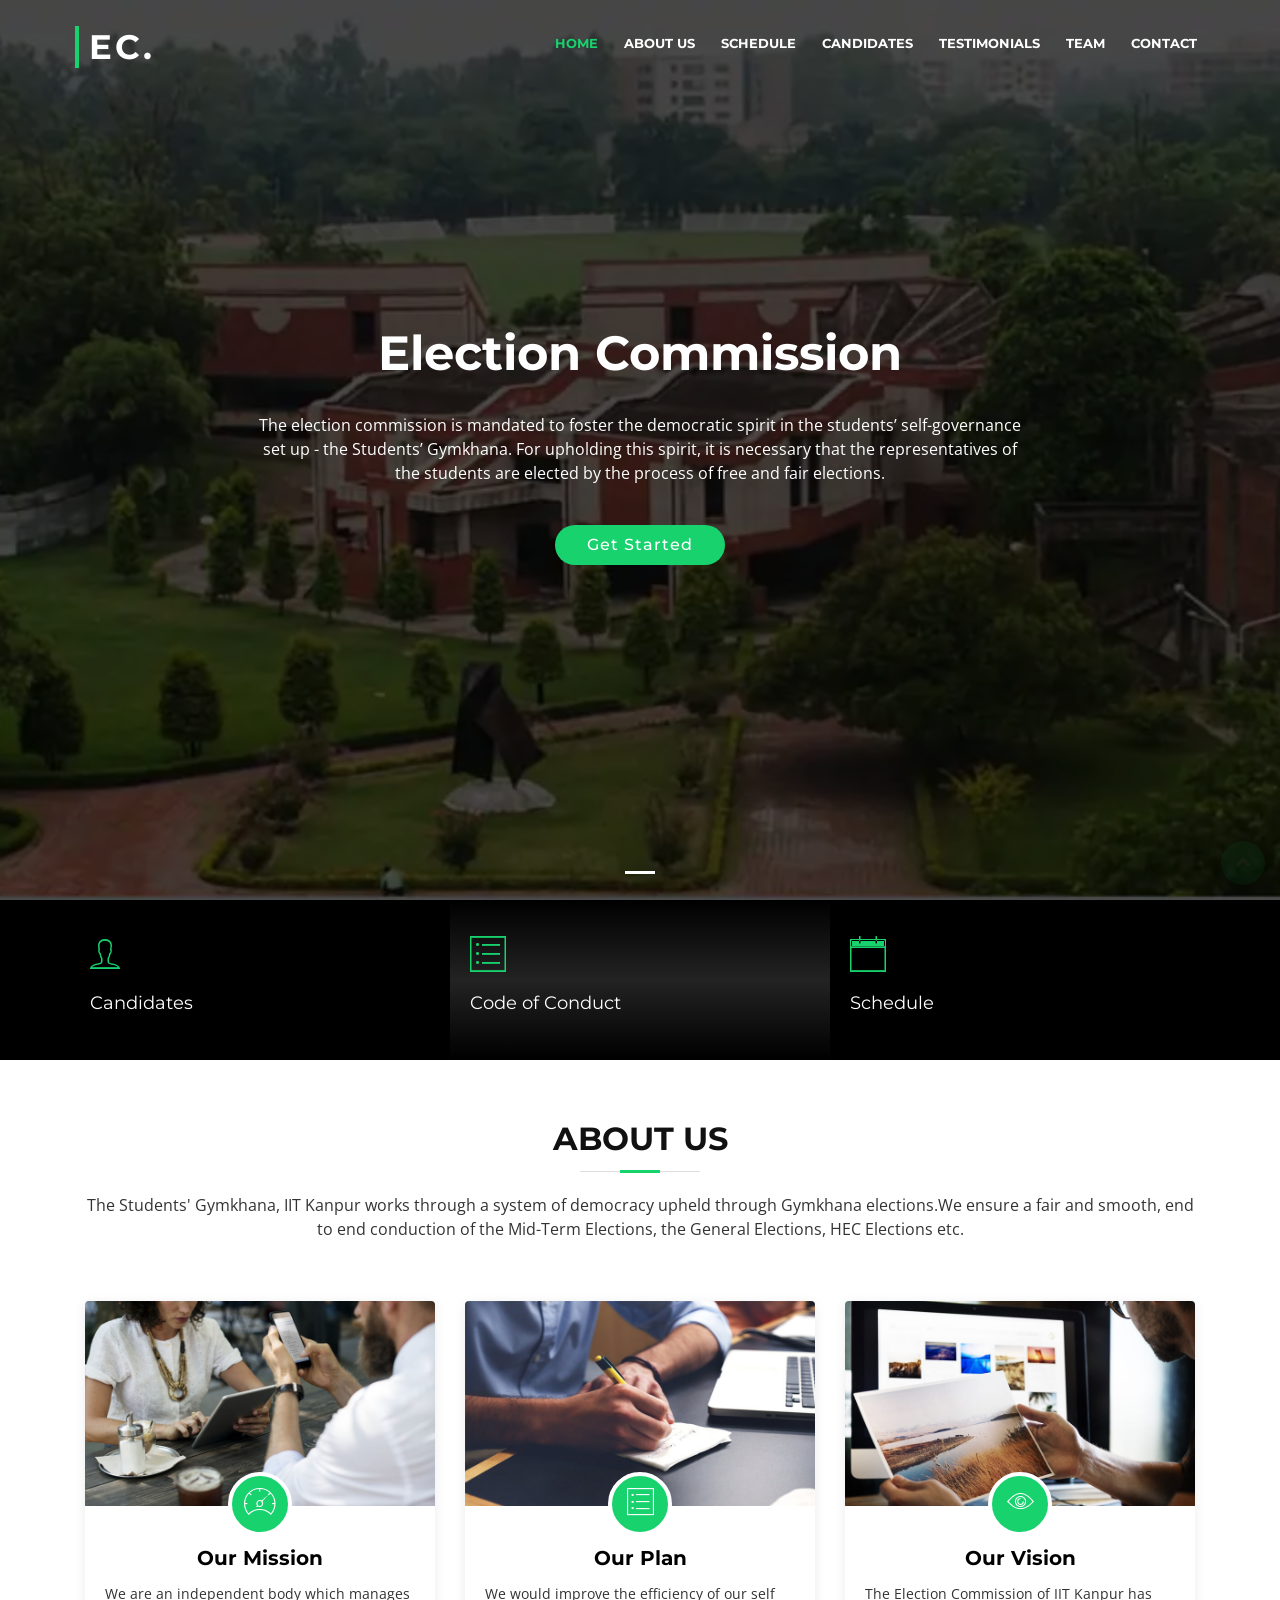
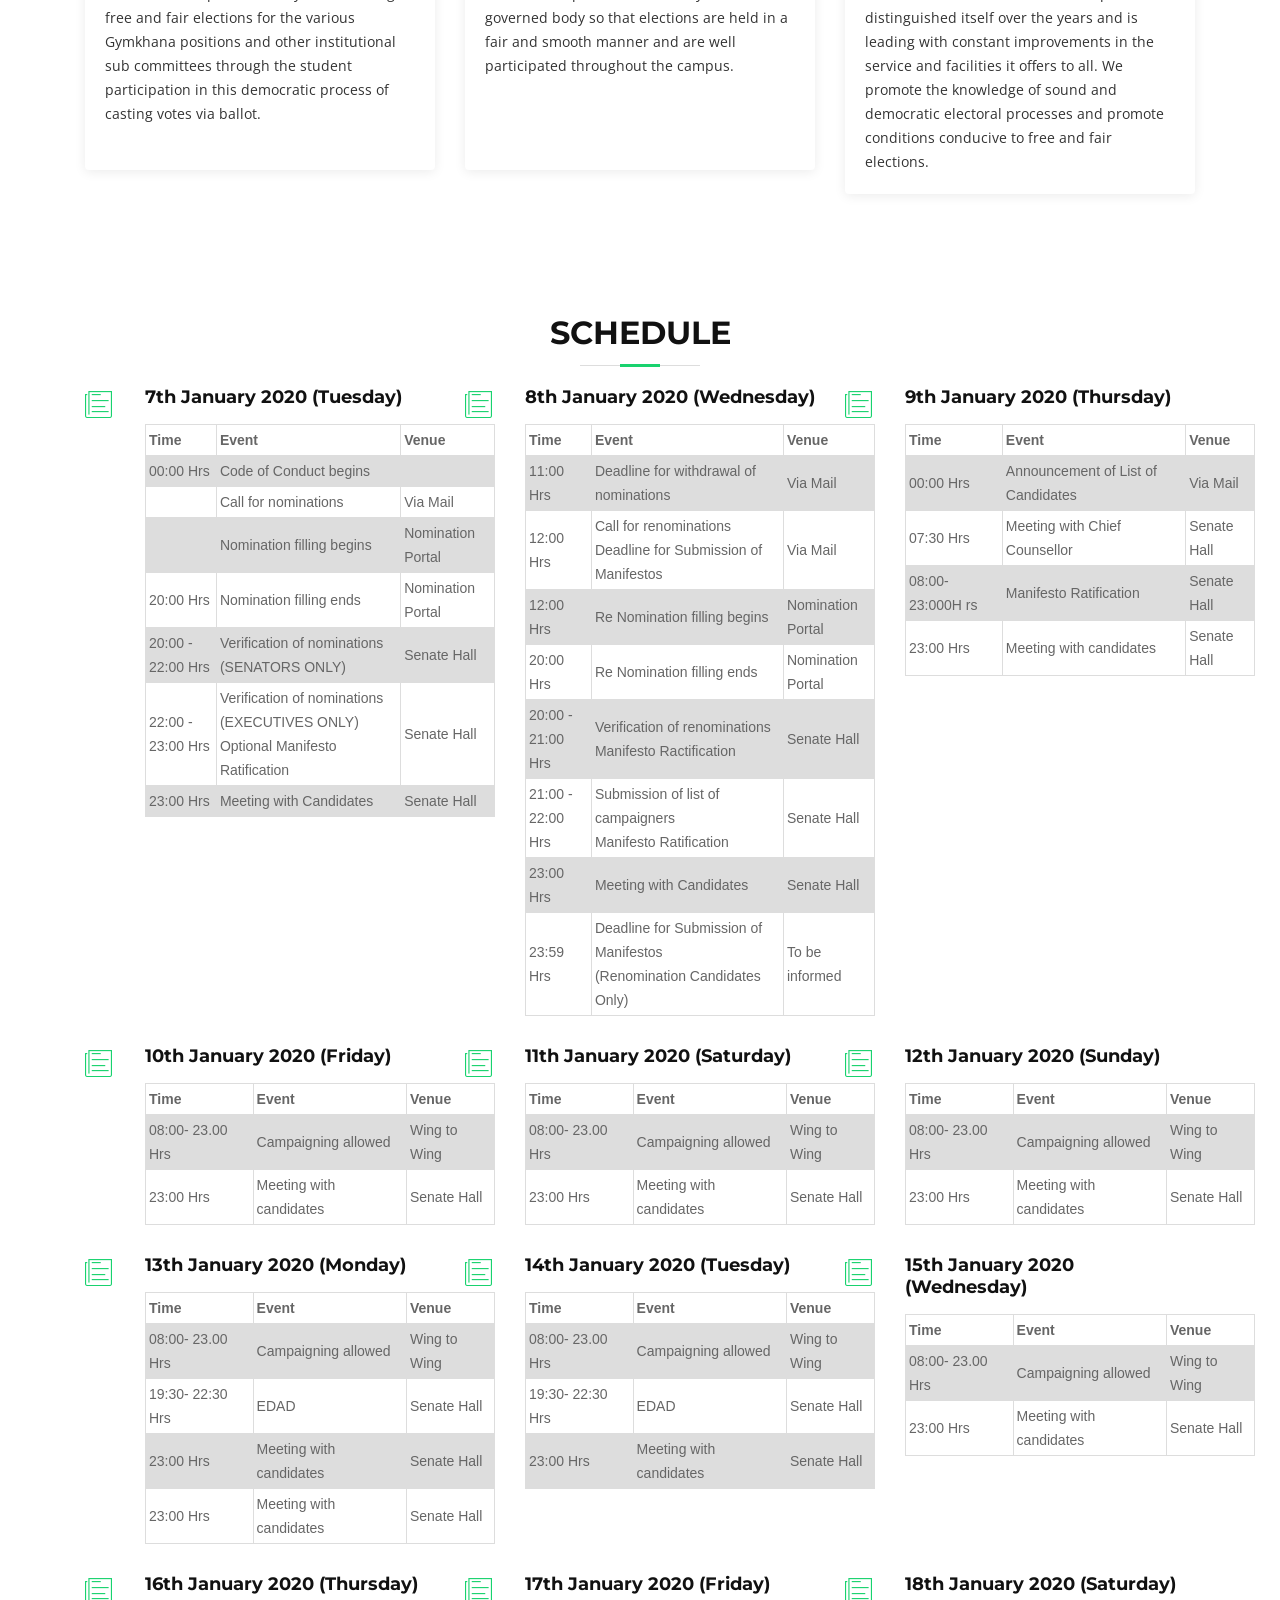
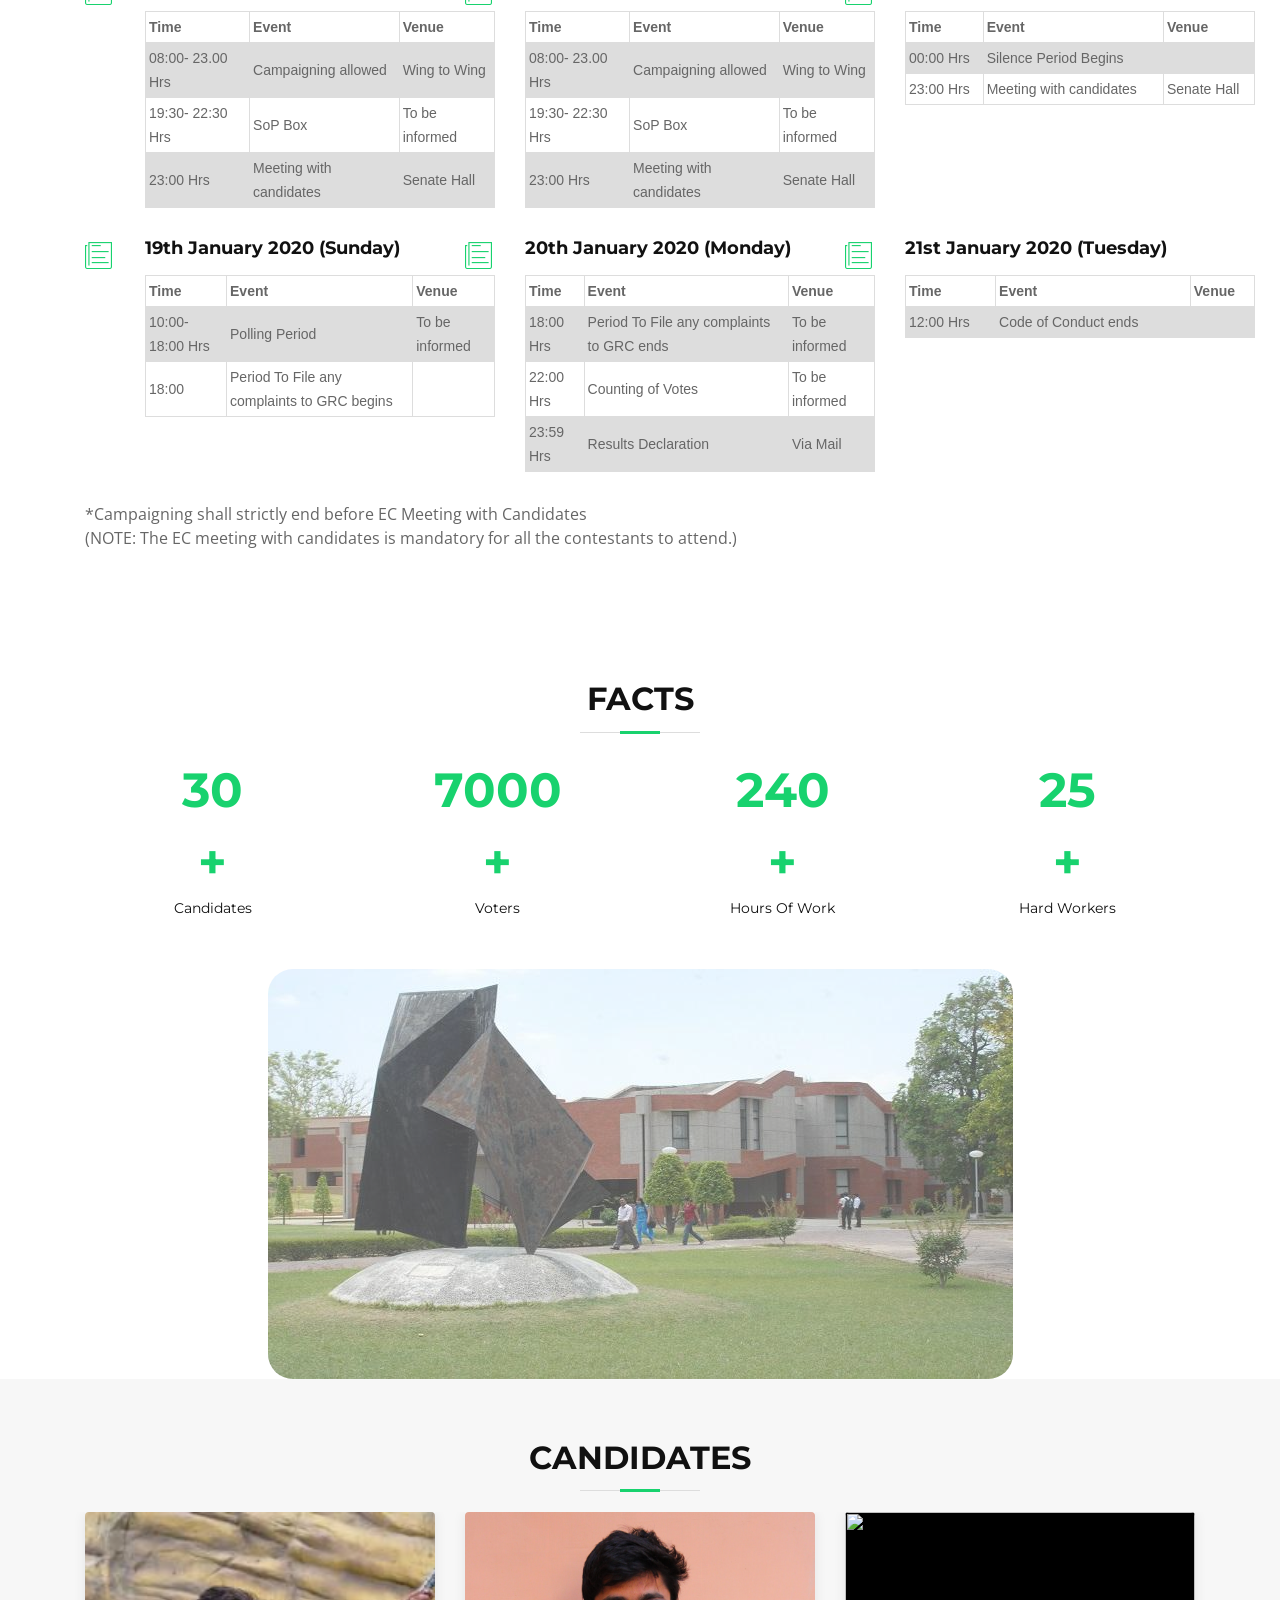
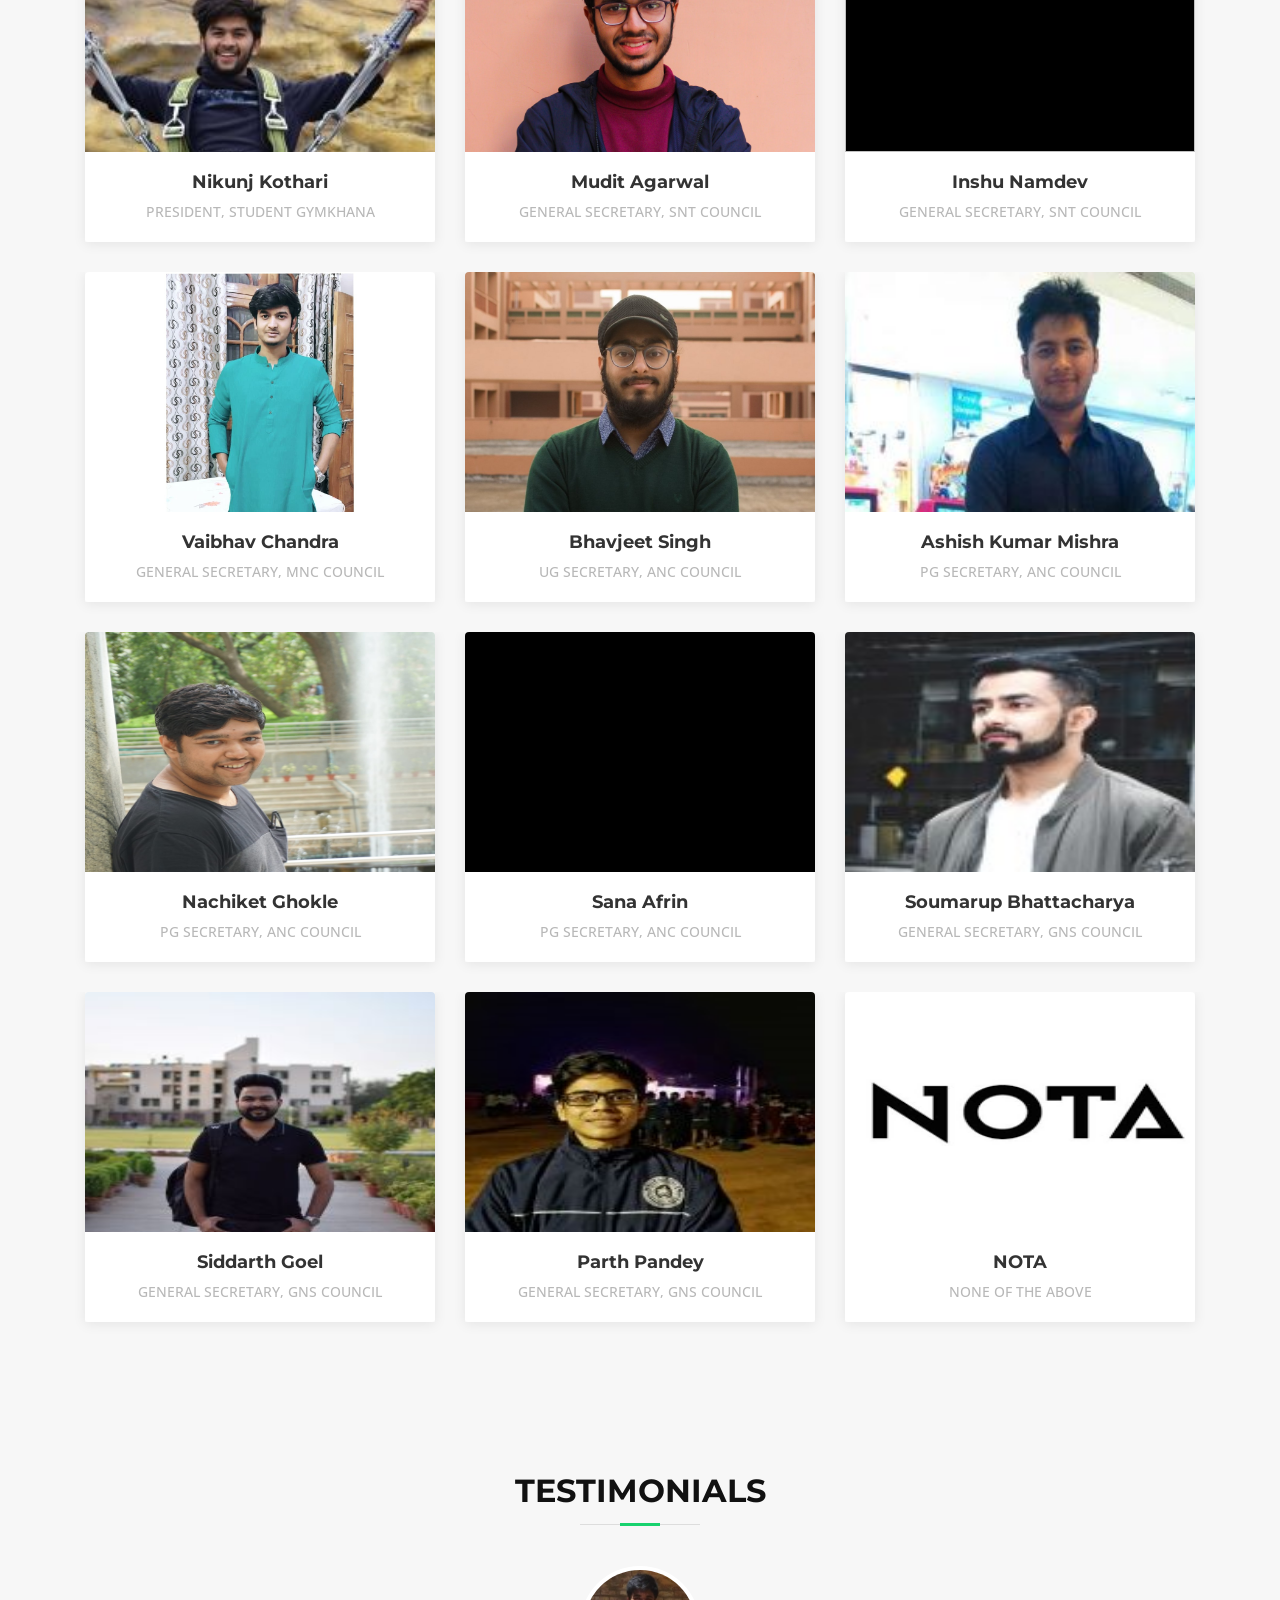
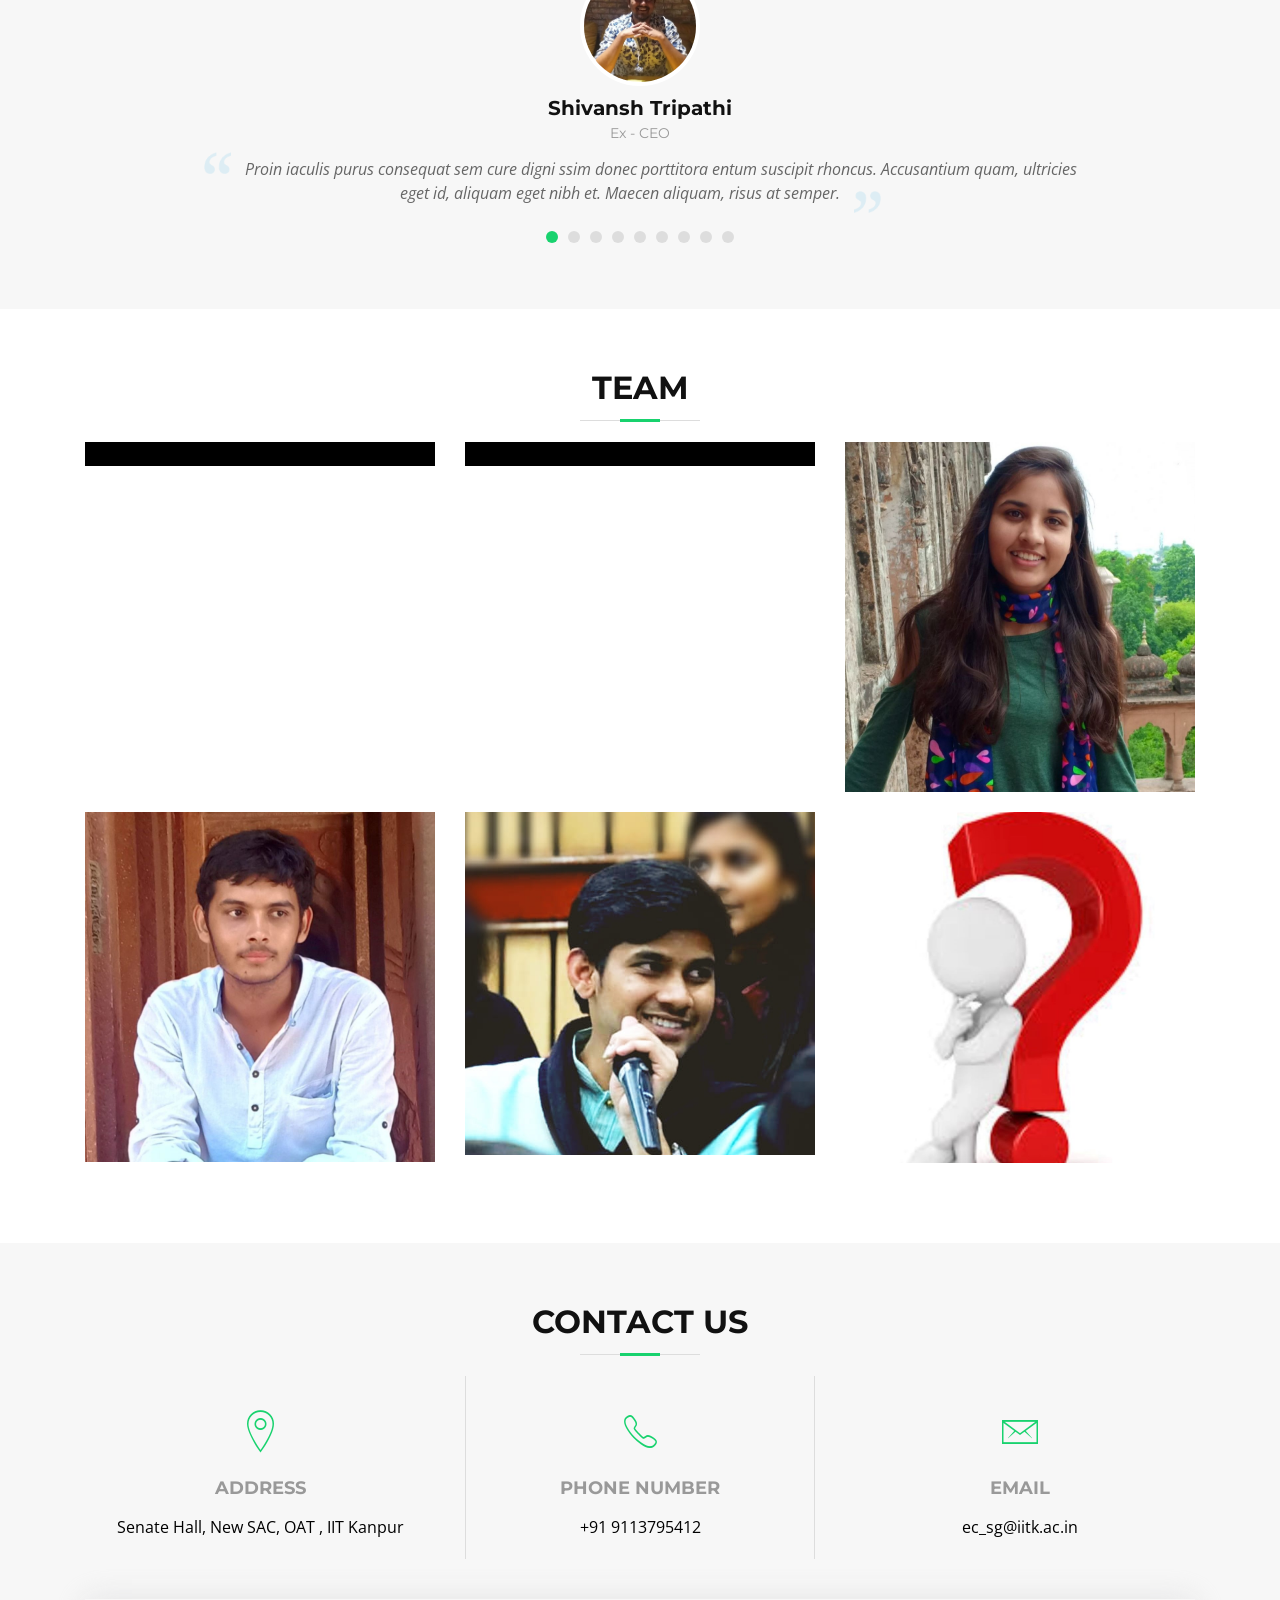
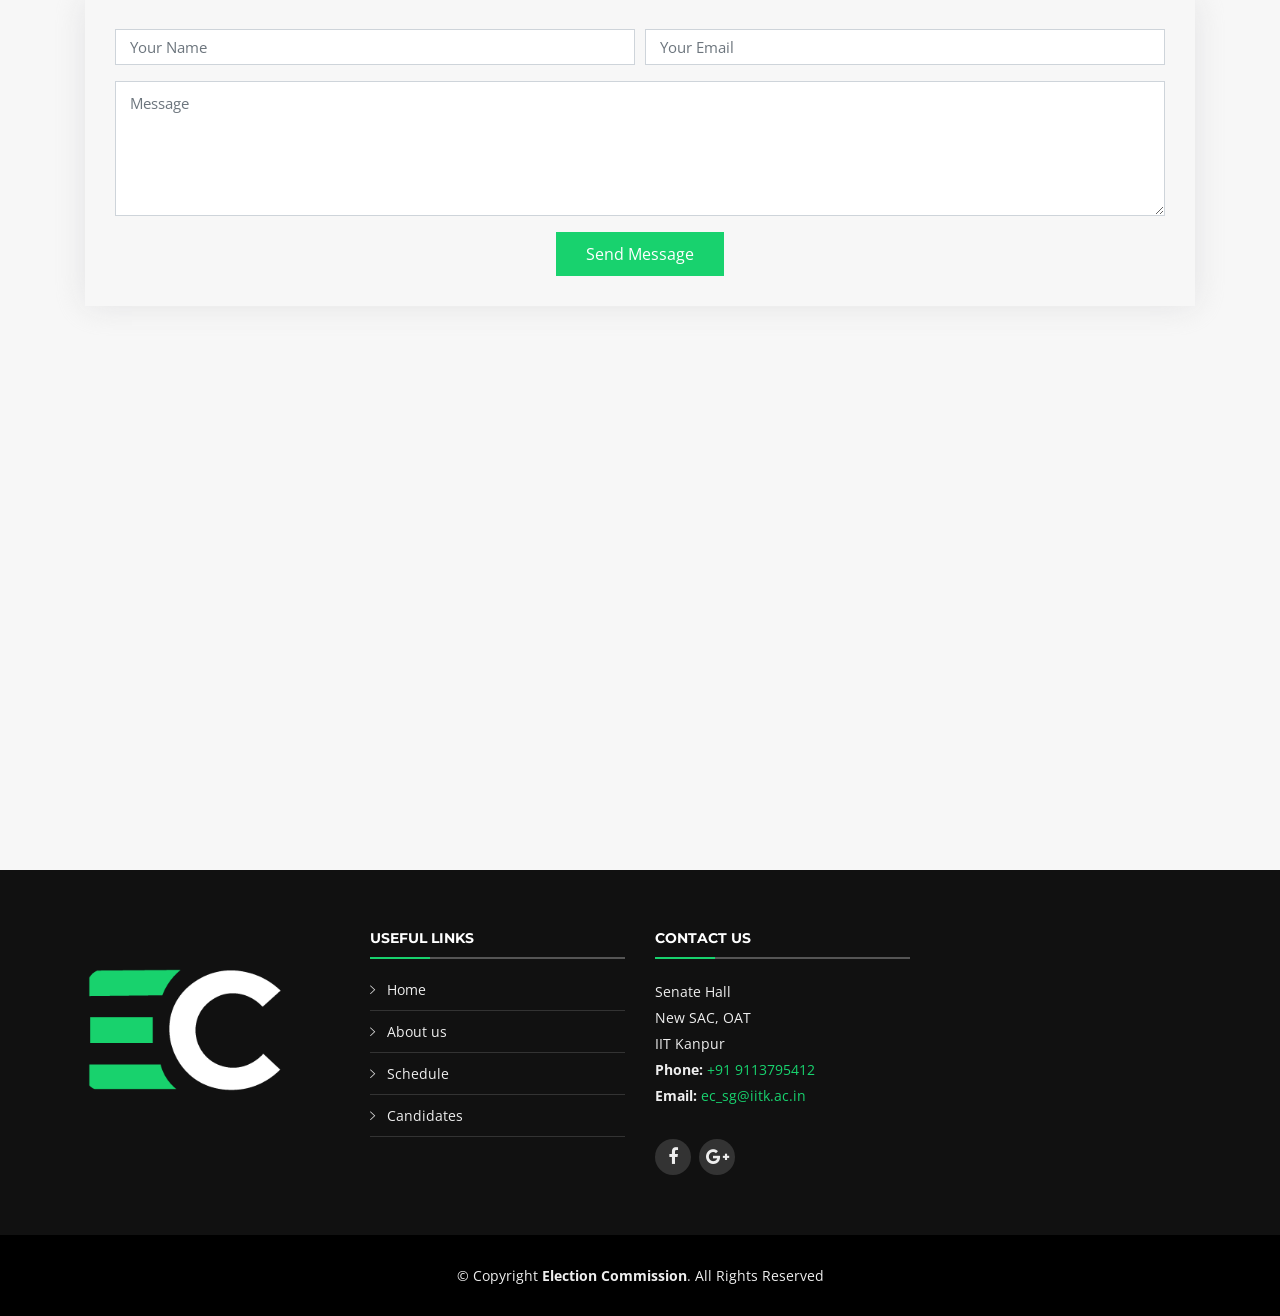
==== commit 88c1b27f: "Update index.html" ====
--- a/index.html
+++ b/index.html
@@ -48,14 +48,6 @@
           <li><a href="#portfolio">Candidates</a></li>
           <li><a href="#testimonials">Testimonials</a></li>
           <li><a href="#team">Team</a></li>
-          <!-- <li class="menu-has-children"><a href="">Drop Down</a>
-            <ul>
-              <li><a href="#">Drop Down 1</a></li>
-              <li><a href="#">Drop Down 3</a></li>
-              <li><a href="#">Drop Down 4</a></li>
-              <li><a href="#">Drop Down 5</a></li>
-            </ul>
-          </li> -->
           <li><a href="#contact">Contact</a></li>
         </ul>
       </nav><!-- #nav-menu-container -->
@@ -76,68 +68,12 @@
             <div class="carousel-container">
               <div class="carousel-content">
                 <h2>Election Commission</h2>
-                <p>Lorem ipsum dolor sit amet, consectetur adipiscing elit, sed do eiusmod tempor incididunt ut labore et dolore magna aliqua. Ut enim ad minim veniam, quis nostrud exercitation ullamco laboris nisi ut aliquip ex ea commodo consequat.</p>
+                <p>The election commission is mandated to foster the democratic spirit in the students’ self-governance set up - the Students’ Gymkhana. For upholding this spirit, it is necessary that the representatives of the students are elected by the process of free and fair elections.</p>
                 <a href="#featured-services" class="btn-get-started scrollto">Get Started</a>
               </div>
             </div>
           </div>
-
-          <!-- <div class="carousel-item">
-            <div class="carousel-background"><img src="assets/img/intro-carousel/2.jpg" alt=""></div>
-            <div class="carousel-container">
-              <div class="carousel-content">
-                <h2>At vero eos et accusamus</h2>
-                <p>Nam libero tempore, cum soluta nobis est eligendi optio cumque nihil impedit quo minus id quod maxime placeat facere possimus, omnis voluptas assumenda est, omnis dolor repellendus. Temporibus autem quibusdam et aut officiis debitis aut.</p>
-                <a href="#featured-services" class="btn-get-started scrollto">Get Started</a>
-              </div>
-            </div>
-          </div> -->
-
-          <!-- <div class="carousel-item">
-            <div class="carousel-background"><img src="assets/img/intro-carousel/3.jpg" alt=""></div>
-            <div class="carousel-container">
-              <div class="carousel-content">
-                <h2>Temporibus autem quibusdam</h2>
-                <p>Beatae vitae dicta sunt explicabo. Nemo enim ipsam voluptatem quia voluptas sit aspernatur aut odit aut fugit, sed quia consequuntur magni dolores eos qui ratione voluptatem sequi nesciunt omnis iste natus error sit voluptatem accusantium.</p>
-                <a href="#featured-services" class="btn-get-started scrollto">Get Started</a>
-              </div>
-            </div>
-          </div>
-
-          <div class="carousel-item">
-            <div class="carousel-background"><img src="assets/img/intro-carousel/4.jpg" alt=""></div>
-            <div class="carousel-container">
-              <div class="carousel-content">
-                <h2>Nam libero tempore</h2>
-                <p>Neque porro quisquam est, qui dolorem ipsum quia dolor sit amet, consectetur, adipisci velit, sed quia non numquam eius modi tempora incidunt ut labore et dolore magnam aliquam quaerat voluptatem. Ut enim ad minima veniam, quis nostrum.</p>
-                <a href="#featured-services" class="btn-get-started scrollto">Get Started</a>
-              </div>
-            </div>
-          </div> -->
-
-          <!-- <div class="carousel-item">
-            <div class="carousel-background"><img src="assets/img/intro-carousel/5.jpg" alt=""></div>
-            <div class="carousel-container">
-              <div class="carousel-content">
-                <h2>Magnam aliquam quaerat</h2>
-                <p>Lorem ipsum dolor sit amet, consectetur adipiscing elit, sed do eiusmod tempor incididunt ut labore et dolore magna aliqua. Ut enim ad minim veniam, quis nostrud exercitation ullamco laboris nisi ut aliquip ex ea commodo consequat.</p>
-                <a href="#featured-services" class="btn-get-started scrollto">Get Started</a>
-              </div>
-            </div>
-          </div> -->
-
-        </div>
-
-        <!-- <a class="carousel-control-prev" href="#introCarousel" role="button" data-slide="prev">
-          <span class="carousel-control-prev-icon ion-chevron-left" aria-hidden="true"></span>
-          <span class="sr-only">Previous</span>
-        </a>
-
-        <a class="carousel-control-next" href="#introCarousel" role="button" data-slide="next">
-          <span class="carousel-control-next-icon ion-chevron-right" aria-hidden="true"></span>
-          <span class="sr-only">Next</span>
-        </a> -->
-
+        </div>
       </div>
     </div>
   </section><!-- End Intro Section -->
@@ -151,20 +87,20 @@
 
           <div class="col-lg-4 box">
             <i class="ion-ios-person-outline"></i>
-            <h4 class="title"><a href="">Candidates</a></h4>
-            <p class="description">Voluptatum deleniti atque corrupti quos dolores et quas molestias excepturi sint occaecati cupiditate non provident</p>
+            <h4 class="title"><a href="#portfolio">Candidates</a></h4>
+            <!-- <p class="description">Voluptatum deleniti atque corrupti quos dolores et quas molestias excepturi sint occaecati cupiditate non provident</p> -->
           </div>
 
           <div class="col-lg-4 box box-bg">
             <i class="ion-ios-list-outline"></i>
-            <h4 class="title"><a href="https://drive.google.com/file/d/1tFjWkTx7VBHDZU3E4298RpJmOJ9essvX/view">Code of Conduct</a></h4>
-            <p class="description">Minim veniam, quis nostrud exercitation ullamco laboris nisi ut aliquip ex ea commodo consequat tarad limino ata</p>
+            <h4 class="title"><a href="https://drive.google.com/file/d/1tFjWkTx7VBHDZU3E4298RpJmOJ9essvX/view" target="Blank">Code of Conduct</a></h4>
+            <!-- <p class="description">Minim veniam, quis nostrud exercitation ullamco laboris nisi ut aliquip ex ea commodo consequat tarad limino ata</p> -->
           </div>
 
           <div class="col-lg-4 box">
             <i class="ion-ios-calendar-outline"></i>
-            <h4 class="title"><a href="">Schedule</a></h4>
-            <p class="description">Duis aute irure dolor in reprehenderit in voluptate velit esse cillum dolore eu fugiat nulla pariatur</p>
+            <h4 class="title"><a href="#services">Schedule</a></h4>
+            <!-- <p class="description">Duis aute irure dolor in reprehenderit in voluptate velit esse cillum dolore eu fugiat nulla pariatur</p> -->
           </div>
 
         </div>
@@ -177,7 +113,7 @@
 
         <header class="section-header">
           <h3>About Us</h3>
-          <p>Lorem ipsum dolor sit amet, consectetur adipiscing elit, sed do eiusmod tempor incididunt ut labore et dolore magna aliqua. Ut enim ad minim veniam, quis nostrud exercitation ullamco laboris nisi ut aliquip ex ea commodo consequat.</p>
+          <p>The Students' Gymkhana, IIT Kanpur works through a system of democracy upheld through Gymkhana elections.We ensure a fair and smooth, end to end conduction of the Mid-Term Elections, the General Elections, HEC Elections etc.</p>
         </header>
 
         <div class="row about-cols">
@@ -190,7 +126,8 @@
               </div>
               <h2 class="title"><a href="#">Our Mission</a></h2>
               <p>
-                Lorem ipsum dolor sit amet, consectetur elit, sed do eiusmod tempor ut labore et dolore magna aliqua. Ut enim ad minim veniam, quis nostrud exercitation ullamco laboris nisi ut aliquip ex ea commodo consequat.
+                We are an independent body which manages free and fair elections for the various Gymkhana positions and other institutional sub committees through the student participation in this democratic process of casting votes via ballot.
+                <br><br>
               </p>
             </div>
           </div>
@@ -203,7 +140,8 @@
               </div>
               <h2 class="title"><a href="#">Our Plan</a></h2>
               <p>
-                Sed ut perspiciatis unde omnis iste natus error sit voluptatem doloremque laudantium, totam rem aperiam, eaque ipsa quae ab illo inventore veritatis et quasi architecto beatae vitae dicta sunt explicabo.
+                We would improve the efficiency of  our self governed body  so that elections are held in a fair and smooth manner and are well participated throughout the campus.
+                <br><br><br><br>
               </p>
             </div>
           </div>
@@ -216,7 +154,8 @@
               </div>
               <h2 class="title"><a href="#">Our Vision</a></h2>
               <p>
-                Nemo enim ipsam voluptatem quia voluptas sit aut odit aut fugit, sed quia magni dolores eos qui ratione voluptatem sequi nesciunt Neque porro quisquam est, qui dolorem ipsum quia dolor sit amet.
+                The Election Commission of IIT Kanpur has distinguished itself over the years and is leading with constant improvements in the service and facilities it offers to all. We promote the knowledge of sound and democratic electoral processes and promote conditions conducive to free and fair elections.
+                
               </p>
             </div>
           </div>
@@ -232,21 +171,9 @@
 
         <header class="section-header wow fadeInUp">
           <h3>Schedule</h3>
-          <!-- <p>Laudem latine persequeris id sed, ex fabulas delectus quo. No vel partiendo abhorreant vituperatoribus, ad pro quaestio laboramus. Ei ubique vivendum pro. At ius nisl accusam lorenta zanos paradigno tridexa panatarel.</p> -->
         </header>
 
         <div class="row">
-
-          <!-- <div class="col-lg-4 col-md-6 box wow bounceInUp" data-wow-duration="1.4s">
-            <div class="icon"><i class="ion-ios-analytics-outline"></i></div>
-            <h4 class="title"><a href="">Lorem Ipsum</a></h4>
-            <p class="description">Voluptatum deleniti atque corrupti quos dolores et quas molestias excepturi sint occaecati cupiditate non provident</p>
-          </div>
-          <div class="col-lg-4 col-md-6 box wow bounceInUp" data-wow-duration="1.4s">
-            <div class="icon"><i class="ion-ios-bookmarks-outline"></i></div>
-            <h4 class="title"><a href="">Dolor Sitema</a></h4>
-            <p class="description">Minim veniam, quis nostrud exercitation ullamco laboris nisi ut aliquip ex ea commodo consequat tarad limino ata</p>
-          </div> -->
           <div class="col-lg-4 col-md-6 box wow bounceInUp" data-wow-duration="1.4s">
             <div class="icon"><i class="ion-ios-paper-outline"></i></div>
             <h4 class="title"><a href="#services">7th January 2020 (Tuesday)</a></h4>
@@ -391,35 +318,6 @@
                 <td>Meeting with candidates </td>
                 <td>Senate Hall</td>
               </tr>
-              <!-- <tr>
-                <td>20:00 - 21:00 Hrs</td>
-                <td>Verification of renominations 
-                  <br>
-                  Manifesto Ractification
-                </td>
-                <td>Senate Hall</td>
-              </tr>
-              <tr>
-                <td>21:00 - 22:00 Hrs</td>
-                <td>Submission of list of campaigners 
-                  <br>
-                  Manifesto Ratification </td>
-                <td>Senate Hall</td>
-              </tr>
-              <tr>
-                <td>23:00 Hrs</td>
-                <td>Meeting with Candidates</td>
-                <td>Senate Hall</td>
-              </tr>
-              <tr>
-                <td>23:59 Hrs</td>
-                <td>Deadline for Submission of Manifestos
-                  <br>
-                  (Renomination Candidates Only) 
-                  </td>
-                <td>To be
-                  informed</td>
-              </tr> -->
             </table>
           </div>
           <div class="col-lg-4 col-md-6 box wow bounceInUp" data-wow-duration="1.4s">
@@ -446,48 +344,6 @@
                 <td>Meeting with candidates </td>
                 <td>Senate Hall</td>
               </tr>
-              <!-- <tr>
-                <td>08:00-
-                  23:000H
-                  rs 
-                  </td>
-                <td>Manifesto Ratification </td>
-                <td>Senate Hall</td>
-              </tr>
-              <tr>
-                <td>23:00 Hrs</td>
-                <td>Meeting with candidates </td>
-                <td>Senate Hall</td>
-              </tr> -->
-              <!-- <tr>
-                <td>20:00 - 21:00 Hrs</td>
-                <td>Verification of renominations 
-                  <br>
-                  Manifesto Ractification
-                </td>
-                <td>Senate Hall</td>
-              </tr>
-              <tr>
-                <td>21:00 - 22:00 Hrs</td>
-                <td>Submission of list of campaigners 
-                  <br>
-                  Manifesto Ratification </td>
-                <td>Senate Hall</td>
-              </tr>
-              <tr>
-                <td>23:00 Hrs</td>
-                <td>Meeting with Candidates</td>
-                <td>Senate Hall</td>
-              </tr>
-              <tr>
-                <td>23:59 Hrs</td>
-                <td>Deadline for Submission of Manifestos
-                  <br>
-                  (Renomination Candidates Only) 
-                  </td>
-                <td>To be
-                  informed</td>
-              </tr> -->
             </table>
           </div>
           <div class="col-lg-4 col-md-6 box wow bounceInUp" data-wow-duration="1.4s">
@@ -513,48 +369,6 @@
                 <td>Meeting with candidates </td>
                 <td>Senate Hall</td>
               </tr>
-              <!-- <tr>
-                <td>08:00-
-                  23:000H
-                  rs 
-                  </td>
-                <td>Manifesto Ratification </td>
-                <td>Senate Hall</td>
-              </tr>
-              <tr>
-                <td>23:00 Hrs</td>
-                <td>Meeting with candidates </td>
-                <td>Senate Hall</td>
-              </tr> -->
-              <!-- <tr>
-                <td>20:00 - 21:00 Hrs</td>
-                <td>Verification of renominations 
-                  <br>
-                  Manifesto Ractification
-                </td>
-                <td>Senate Hall</td>
-              </tr>
-              <tr>
-                <td>21:00 - 22:00 Hrs</td>
-                <td>Submission of list of campaigners 
-                  <br>
-                  Manifesto Ratification </td>
-                <td>Senate Hall</td>
-              </tr>
-              <tr>
-                <td>23:00 Hrs</td>
-                <td>Meeting with Candidates</td>
-                <td>Senate Hall</td>
-              </tr>
-              <tr>
-                <td>23:59 Hrs</td>
-                <td>Deadline for Submission of Manifestos
-                  <br>
-                  (Renomination Candidates Only) 
-                  </td>
-                <td>To be
-                  informed</td>
-              </tr> -->
             </table>
           </div>
           <div class="col-lg-4 col-md-6 box wow bounceInUp" data-wow-duration="1.4s">
@@ -580,48 +394,6 @@
                 <td>Meeting with candidates </td>
                 <td>Senate Hall</td>
               </tr>
-              <!-- <tr>
-                <td>08:00-
-                  23:000H
-                  rs 
-                  </td>
-                <td>Manifesto Ratification </td>
-                <td>Senate Hall</td>
-              </tr>
-              <tr>
-                <td>23:00 Hrs</td>
-                <td>Meeting with candidates </td>
-                <td>Senate Hall</td>
-              </tr> -->
-              <!-- <tr>
-                <td>20:00 - 21:00 Hrs</td>
-                <td>Verification of renominations 
-                  <br>
-                  Manifesto Ractification
-                </td>
-                <td>Senate Hall</td>
-              </tr>
-              <tr>
-                <td>21:00 - 22:00 Hrs</td>
-                <td>Submission of list of campaigners 
-                  <br>
-                  Manifesto Ratification </td>
-                <td>Senate Hall</td>
-              </tr>
-              <tr>
-                <td>23:00 Hrs</td>
-                <td>Meeting with Candidates</td>
-                <td>Senate Hall</td>
-              </tr>
-              <tr>
-                <td>23:59 Hrs</td>
-                <td>Deadline for Submission of Manifestos
-                  <br>
-                  (Renomination Candidates Only) 
-                  </td>
-                <td>To be
-                  informed</td>
-              </tr> -->
             </table>
           </div>
           <div class="col-lg-4 col-md-6 box wow bounceInUp" data-wow-duration="1.4s">
@@ -661,35 +433,6 @@
                 <td>Meeting with candidates </td>
                 <td>Senate Hall</td>
               </tr>
-              <!-- <tr>
-                <td>20:00 - 21:00 Hrs</td>
-                <td>Verification of renominations 
-                  <br>
-                  Manifesto Ractification
-                </td>
-                <td>Senate Hall</td>
-              </tr>
-              <tr>
-                <td>21:00 - 22:00 Hrs</td>
-                <td>Submission of list of campaigners 
-                  <br>
-                  Manifesto Ratification </td>
-                <td>Senate Hall</td>
-              </tr>
-              <tr>
-                <td>23:00 Hrs</td>
-                <td>Meeting with Candidates</td>
-                <td>Senate Hall</td>
-              </tr>
-              <tr>
-                <td>23:59 Hrs</td>
-                <td>Deadline for Submission of Manifestos
-                  <br>
-                  (Renomination Candidates Only) 
-                  </td>
-                <td>To be
-                  informed</td>
-              </tr> -->
             </table>
           </div>
           <div class="col-lg-4 col-md-6 box wow bounceInUp" data-wow-duration="1.4s">
@@ -724,40 +467,6 @@
                 <td>Meeting with candidates  </td>
                 <td>Senate Hall</td>
               </tr>
-              <!-- <tr>
-                <td>23:00 Hrs</td>
-                <td>Meeting with candidates </td>
-                <td>Senate Hall</td>
-              </tr> -->
-              <!-- <tr>
-                <td>20:00 - 21:00 Hrs</td>
-                <td>Verification of renominations 
-                  <br>
-                  Manifesto Ractification
-                </td>
-                <td>Senate Hall</td>
-              </tr>
-              <tr>
-                <td>21:00 - 22:00 Hrs</td>
-                <td>Submission of list of campaigners 
-                  <br>
-                  Manifesto Ratification </td>
-                <td>Senate Hall</td>
-              </tr>
-              <tr>
-                <td>23:00 Hrs</td>
-                <td>Meeting with Candidates</td>
-                <td>Senate Hall</td>
-              </tr>
-              <tr>
-                <td>23:59 Hrs</td>
-                <td>Deadline for Submission of Manifestos
-                  <br>
-                  (Renomination Candidates Only) 
-                  </td>
-                <td>To be
-                  informed</td>
-              </tr> -->
             </table>
           </div>
           <div class="col-lg-4 col-md-6 box wow bounceInUp" data-wow-duration="1.4s">
@@ -784,47 +493,6 @@
                 <td>Meeting with candidates </td>
                 <td>Senate Hall</td>
               </tr>
-              <!-- <tr>
-                <td>23:00
-                  Hrs  
-                  </td>
-                <td>Meeting with candidates  </td>
-                <td>Senate Hall</td>
-              </tr>
-              <tr>
-                <td>23:00 Hrs</td>
-                <td>Meeting with candidates </td>
-                <td>Senate Hall</td>
-              </tr> -->
-              <!-- <tr>
-                <td>20:00 - 21:00 Hrs</td>
-                <td>Verification of renominations 
-                  <br>
-                  Manifesto Ractification
-                </td>
-                <td>Senate Hall</td>
-              </tr>
-              <tr>
-                <td>21:00 - 22:00 Hrs</td>
-                <td>Submission of list of campaigners 
-                  <br>
-                  Manifesto Ratification </td>
-                <td>Senate Hall</td>
-              </tr>
-              <tr>
-                <td>23:00 Hrs</td>
-                <td>Meeting with Candidates</td>
-                <td>Senate Hall</td>
-              </tr>
-              <tr>
-                <td>23:59 Hrs</td>
-                <td>Deadline for Submission of Manifestos
-                  <br>
-                  (Renomination Candidates Only) 
-                  </td>
-                <td>To be
-                  informed</td>
-              </tr> -->
             </table>
           </div>
           <div class="col-lg-4 col-md-6 box wow bounceInUp" data-wow-duration="1.4s">
@@ -860,40 +528,6 @@
                 <td>Meeting with candidates  </td>
                 <td>Senate Hall</td>
               </tr>
-              <!-- <tr>
-                <td>23:00 Hrs</td>
-                <td>Meeting with candidates </td>
-                <td>Senate Hall</td>
-              </tr> -->
-              <!-- <tr>
-                <td>20:00 - 21:00 Hrs</td>
-                <td>Verification of renominations 
-                  <br>
-                  Manifesto Ractification
-                </td>
-                <td>Senate Hall</td>
-              </tr>
-              <tr>
-                <td>21:00 - 22:00 Hrs</td>
-                <td>Submission of list of campaigners 
-                  <br>
-                  Manifesto Ratification </td>
-                <td>Senate Hall</td>
-              </tr>
-              <tr>
-                <td>23:00 Hrs</td>
-                <td>Meeting with Candidates</td>
-                <td>Senate Hall</td>
-              </tr>
-              <tr>
-                <td>23:59 Hrs</td>
-                <td>Deadline for Submission of Manifestos
-                  <br>
-                  (Renomination Candidates Only) 
-                  </td>
-                <td>To be
-                  informed</td>
-              </tr> -->
             </table>
           </div>
           <div class="col-lg-4 col-md-6 box wow bounceInUp" data-wow-duration="1.4s">
@@ -929,40 +563,6 @@
                 <td>Meeting with candidates  </td>
                 <td>Senate Hall</td>
               </tr>
-              <!-- <tr>
-                <td>23:00 Hrs</td>
-                <td>Meeting with candidates </td>
-                <td>Senate Hall</td>
-              </tr> -->
-              <!-- <tr>
-                <td>20:00 - 21:00 Hrs</td>
-                <td>Verification of renominations 
-                  <br>
-                  Manifesto Ractification
-                </td>
-                <td>Senate Hall</td>
-              </tr>
-              <tr>
-                <td>21:00 - 22:00 Hrs</td>
-                <td>Submission of list of campaigners 
-                  <br>
-                  Manifesto Ratification </td>
-                <td>Senate Hall</td>
-              </tr>
-              <tr>
-                <td>23:00 Hrs</td>
-                <td>Meeting with Candidates</td>
-                <td>Senate Hall</td>
-              </tr>
-              <tr>
-                <td>23:59 Hrs</td>
-                <td>Deadline for Submission of Manifestos
-                  <br>
-                  (Renomination Candidates Only) 
-                  </td>
-                <td>To be
-                  informed</td>
-              </tr> -->
             </table>
           </div>
           <div class="col-lg-4 col-md-6 box wow bounceInUp" data-wow-duration="1.4s">
@@ -985,47 +585,6 @@
                 <td>Meeting with candidates </td>
                 <td>Senate Hall</td>
               </tr>
-              <!-- <tr>
-                <td>23:00
-                  Hrs  
-                  </td>
-                <td>Meeting with candidates  </td>
-                <td>Senate Hall</td>
-              </tr>
-              <tr>
-                <td>23:00 Hrs</td>
-                <td>Meeting with candidates </td>
-                <td>Senate Hall</td>
-              </tr> -->
-              <!-- <tr>
-                <td>20:00 - 21:00 Hrs</td>
-                <td>Verification of renominations 
-                  <br>
-                  Manifesto Ractification
-                </td>
-                <td>Senate Hall</td>
-              </tr>
-              <tr>
-                <td>21:00 - 22:00 Hrs</td>
-                <td>Submission of list of campaigners 
-                  <br>
-                  Manifesto Ratification </td>
-                <td>Senate Hall</td>
-              </tr>
-              <tr>
-                <td>23:00 Hrs</td>
-                <td>Meeting with Candidates</td>
-                <td>Senate Hall</td>
-              </tr>
-              <tr>
-                <td>23:59 Hrs</td>
-                <td>Deadline for Submission of Manifestos
-                  <br>
-                  (Renomination Candidates Only) 
-                  </td>
-                <td>To be
-                  informed</td>
-              </tr> -->
             </table>
           </div>
           <div class="col-lg-4 col-md-6 box wow bounceInUp" data-wow-duration="1.4s">
@@ -1050,47 +609,6 @@
                 <td>Period To File any complaints to GRC begins</td>
                 <td></td>
               </tr>
-              <!-- <tr>
-                <td>23:00
-                  Hrs  
-                  </td>
-                <td>Meeting with candidates  </td>
-                <td>Senate Hall</td>
-              </tr>
-              <tr>
-                <td>23:00 Hrs</td>
-                <td>Meeting with candidates </td>
-                <td>Senate Hall</td>
-              </tr> -->
-              <!-- <tr>
-                <td>20:00 - 21:00 Hrs</td>
-                <td>Verification of renominations 
-                  <br>
-                  Manifesto Ractification
-                </td>
-                <td>Senate Hall</td>
-              </tr>
-              <tr>
-                <td>21:00 - 22:00 Hrs</td>
-                <td>Submission of list of campaigners 
-                  <br>
-                  Manifesto Ratification </td>
-                <td>Senate Hall</td>
-              </tr>
-              <tr>
-                <td>23:00 Hrs</td>
-                <td>Meeting with Candidates</td>
-                <td>Senate Hall</td>
-              </tr>
-              <tr>
-                <td>23:59 Hrs</td>
-                <td>Deadline for Submission of Manifestos
-                  <br>
-                  (Renomination Candidates Only) 
-                  </td>
-                <td>To be
-                  informed</td>
-              </tr> -->
             </table>
           </div>
           <div class="col-lg-4 col-md-6 box wow bounceInUp" data-wow-duration="1.4s">
@@ -1123,40 +641,6 @@
                 <td>Results Declaration </td>
                 <td>Via Mail </td>
               </tr>
-              <!-- <tr>
-                <td>23:00 Hrs</td>
-                <td>Meeting with candidates </td>
-                <td>Senate Hall</td>
-              </tr> -->
-              <!-- <tr>
-                <td>20:00 - 21:00 Hrs</td>
-                <td>Verification of renominations 
-                  <br>
-                  Manifesto Ractification
-                </td>
-                <td>Senate Hall</td>
-              </tr>
-              <tr>
-                <td>21:00 - 22:00 Hrs</td>
-                <td>Submission of list of campaigners 
-                  <br>
-                  Manifesto Ratification </td>
-                <td>Senate Hall</td>
-              </tr>
-              <tr>
-                <td>23:00 Hrs</td>
-                <td>Meeting with Candidates</td>
-                <td>Senate Hall</td>
-              </tr>
-              <tr>
-                <td>23:59 Hrs</td>
-                <td>Deadline for Submission of Manifestos
-                  <br>
-                  (Renomination Candidates Only) 
-                  </td>
-                <td>To be
-                  informed</td>
-              </tr> -->
             </table>
           </div>
           <div class="col-lg-4 col-md-6 box wow bounceInUp" data-wow-duration="1.4s">
@@ -1174,71 +658,8 @@
                 <td>Code of Conduct ends</td>
                 <td></td>
               </tr>
-              <!-- <tr>
-                <td>23:00
-                  Hrs </td>
-                <td>Meeting with candidates </td>
-                <td>Senate Hall</td>
-              </tr> -->
-              <!-- <tr>
-                <td>23:00
-                  Hrs  
-                  </td>
-                <td>Meeting with candidates  </td>
-                <td>Senate Hall</td>
-              </tr>
-              <tr>
-                <td>23:00 Hrs</td>
-                <td>Meeting with candidates </td>
-                <td>Senate Hall</td>
-              </tr> -->
-              <!-- <tr>
-                <td>20:00 - 21:00 Hrs</td>
-                <td>Verification of renominations 
-                  <br>
-                  Manifesto Ractification
-                </td>
-                <td>Senate Hall</td>
-              </tr>
-              <tr>
-                <td>21:00 - 22:00 Hrs</td>
-                <td>Submission of list of campaigners 
-                  <br>
-                  Manifesto Ratification </td>
-                <td>Senate Hall</td>
-              </tr>
-              <tr>
-                <td>23:00 Hrs</td>
-                <td>Meeting with Candidates</td>
-                <td>Senate Hall</td>
-              </tr>
-              <tr>
-                <td>23:59 Hrs</td>
-                <td>Deadline for Submission of Manifestos
-                  <br>
-                  (Renomination Candidates Only) 
-                  </td>
-                <td>To be
-                  informed</td>
-              </tr> -->
-            </table>
-          </div>
-          <!-- <div class="col-lg-4 col-md-6 box wow bounceInUp" data-wow-delay="0.1s" data-wow-duration="1.4s">
-            <div class="icon"><i class="ion-ios-speedometer-outline"></i></div>
-            <h4 class="title"><a href="">Magni Dolores</a></h4>
-            <p class="description">Excepteur sint occaecat cupidatat non proident, sunt in culpa qui officia deserunt mollit anim id est laborum</p>
-          </div>
-          <div class="col-lg-4 col-md-6 box wow bounceInUp" data-wow-delay="0.1s" data-wow-duration="1.4s">
-            <div class="icon"><i class="ion-ios-barcode-outline"></i></div>
-            <h4 class="title"><a href="">Nemo Enim</a></h4>
-            <p class="description">At vero eos et accusamus et iusto odio dignissimos ducimus qui blanditiis praesentium voluptatum deleniti atque</p>
-          </div>
-          <div class="col-lg-4 col-md-6 box wow bounceInUp" data-wow-delay="0.1s" data-wow-duration="1.4s">
-            <div class="icon"><i class="ion-ios-people-outline"></i></div>
-            <h4 class="title"><a href="">Eiusmod Tempor</a></h4>
-            <p class="description">Et harum quidem rerum facilis est et expedita distinctio. Nam libero tempore, cum soluta nobis est eligendi</p>
-          </div> -->
-
+            </table>
+          </div>
         </div>
           <p> *Campaigning shall strictly end before EC Meeting with Candidates
             <br>
@@ -1246,55 +667,6 @@
             attend.) </p>
       </div>
     </section><!-- End Services Section -->
-    <!-- ======= Call To Action Section ======= -->
-    <!-- <section id="call-to-action" class="wow fadeIn">
-      <div class="container text-center">
-        <h3>Call To Action</h3>
-        <p> Duis aute irure dolor in reprehenderit in voluptate velit esse cillum dolore eu fugiat nulla pariatur. Excepteur sint occaecat cupidatat non proident, sunt in culpa qui officia deserunt mollit anim id est laborum.</p>
-        <a class="cta-btn" href="#">Call To Action</a>
-      </div>
-    </section> -->
-    <!-- End Call To Action Section -->
-
-    <!-- ======= Skills Section ======= -->
-    <!-- <section id="skills">
-      <div class="container">
-
-        <header class="section-header">
-          <h3>Our Skills</h3>
-          <p>Lorem ipsum dolor sit amet, consectetur adipiscing elit, sed do eiusmod tempor incididunt ut labore et dolore magna aliqua. Ut enim ad minim veniam, quis nostrud exercitation ullamco laboris nisi ut aliquip</p>
-        </header>
-
-        <div class="skills-content">
-
-          <div class="progress">
-            <div class="progress-bar bg-success" role="progressbar" aria-valuenow="100" aria-valuemin="0" aria-valuemax="100">
-              <span class="skill">HTML <i class="val">100%</i></span>
-            </div>
-          </div>
-
-          <div class="progress">
-            <div class="progress-bar bg-info" role="progressbar" aria-valuenow="90" aria-valuemin="0" aria-valuemax="100">
-              <span class="skill">CSS <i class="val">90%</i></span>
-            </div>
-          </div>
-
-          <div class="progress">
-            <div class="progress-bar bg-warning" role="progressbar" aria-valuenow="75" aria-valuemin="0" aria-valuemax="100">
-              <span class="skill">JavaScript <i class="val">75%</i></span>
-            </div>
-          </div>
-
-          <div class="progress">
-            <div class="progress-bar bg-danger" role="progressbar" aria-valuenow="55" aria-valuemin="0" aria-valuemax="100">
-              <span class="skill">Photoshop <i class="val">55%</i></span>
-            </div>
-          </div>
-
-        </div>
-
-      </div>
-    </section>End Skills Section -->
 
     <!-- ======= Facts Section ======= -->
     <section id="facts" class="wow fadeIn">
@@ -1302,7 +674,6 @@
 
         <header class="section-header">
           <h3>Facts</h3>
-          <!-- <p>Sed ut perspiciatis unde omnis iste natus error sit voluptatem accusantium doloremque</p> -->
         </header>
 
         <div class="row counters">
@@ -1343,17 +714,6 @@
         <header class="section-header">
           <h3 class="section-title">Candidates</h3>
         </header>
-
-        <!-- <div class="row">
-          <div class="col-lg-12">
-            <ul id="portfolio-flters">
-              <li data-filter="*" class="filter-active">All</li>
-              <li data-filter=".filter-app">App</li>
-              <li data-filter=".filter-card">Card</li>
-              <li data-filter=".filter-web">Web</li>
-            </ul>
-          </div>
-        </div> -->
 
         <div class="row portfolio-container">
 
@@ -1361,7 +721,7 @@
             <div class="portfolio-wrap">
               <figure>
                 <img src="assets/img/nikunj.jpg" class="img-fluid" alt="" style="width: 100%;">
-                <a href="#" class="link-details" title="More Details"><span><strong>Manifesto</strong></span></a>
+                <a href="https://drive.google.com/file/d/1GHzj1ZXDEXSF8cg6Gwkh2qJwwpDJex5r/view?usp=sharing" class="link-details" target="Blank" title="More Details"><span><strong>Manifesto</strong></span></a>
               </figure>
 
               <div class="portfolio-info">
@@ -1388,8 +748,8 @@
           <div class="col-lg-4 col-md-6 portfolio-item filter-app wow fadeInUp" data-wow-delay="0.2s">
             <div class="portfolio-wrap">
               <figure>
-                <img src="assets/img/inshu.jpg" class="img-fluid" alt="" style="height: 100%; width: 100%;">
-                <a href="#" class="link-details" title="More Details"><span><strong>Manifesto</strong></span></a>
+                <img src="assets/img/inshu.JPG" class="img-fluid" alt="" style="height: 100%; width: 100%;">
+                <a href="https://drive.google.com/file/d/1_EnWycpvszje7Vo1pHFxpdj9FxhWKH7F/view?usp=sharing" class="link-details" target="Blank" title="More Details"><span><strong>Manifesto</strong></span></a>
               </figure>
 
               <div class="portfolio-info">
@@ -1403,7 +763,7 @@
             <div class="portfolio-wrap">
               <figure>
                 <img src="assets/img/vaibhav.jpg" class="img-fluid" alt="" style="width: 100%;">
-                <a href="#" class="link-details" title="More Details"><span><strong>Manifesto</strong></span></a>
+                <a href="https://drive.google.com/file/d/1voyLo2bT932r5fkT6Mks3_Yl0hZEG7hK/view?usp=sharing" class="link-details" target="Blank" title="More Details"><span><strong>Manifesto</strong></span></a>
               </figure>
 
               <div class="portfolio-info">
@@ -1417,7 +777,7 @@
             <div class="portfolio-wrap">
               <figure>
                 <img src="assets/img/bhavjeet.jpg" class="img-fluid" alt="" style="width: 100%;">
-                <a href="#" class="link-details" title="More Details"><span><strong>Manifesto</strong></span></a>
+                <a href="https://drive.google.com/file/d/1pz8G-MK4yO-Jz6rU2WwOEZ2_Z5r_1Ur2/view?usp=sharing" class="link-details" target="Blank"  title="More Details"><span><strong>Manifesto</strong></span></a>
               </figure>
 
               <div class="portfolio-info">
@@ -1431,7 +791,7 @@
             <div class="portfolio-wrap">
               <figure>
                 <img src="assets/img/ashish.jpg" class="img-fluid" alt="" style="width: 100%;">
-                <a href="#" class="link-details" title="More Details"><span><strong>Manifesto</strong></span></a>
+                <a href="https://drive.google.com/file/d/1E9ZL6zaDioeN4RjdwAq6ReFmAFfEnafX/view?usp=sharing" class="link-details" target="Blank" title="More Details"><span><strong>Manifesto</strong></span></a>
               </figure>
 
               <div class="portfolio-info">
@@ -1445,7 +805,7 @@
             <div class="portfolio-wrap">
               <figure>
                 <img src="assets/img/nachiket.jpg" class="img-fluid" alt="" style="height: 100%; width: 100%;">
-                <a href="#" class="link-details" title="More Details"><span><strong>Manifesto</strong></span></a>
+                <a href="https://drive.google.com/file/d/15OaQ1JuQXQWkc2cFb_0XZwkb2BvryJjD/view?usp=sharing" class="link-details" target="Blank" title="More Details"><span><strong>Manifesto</strong></span></a>
               </figure>
 
               <div class="portfolio-info">
@@ -1458,8 +818,8 @@
           <div class="col-lg-4 col-md-6 portfolio-item filter-card wow fadeInUp" data-wow-delay="0.1s">
             <div class="portfolio-wrap">
               <figure>
-                <img src="assets/img/sana.jpg" class="img-fluid" alt="" style="width: 100%;">
-                <a href="#" class="link-details" title="More Details"><span><strong>Manifesto</strong></span></a>
+                <img src="assets/img/sana.JPG" class="img-fluid" alt="" style="width: 100%;">
+                <a href="https://drive.google.com/file/d/1k_t1J8_zp_v-pXGm7e-sheKnwAi3N6Qj/view?usp=sharing" class="link-details" target="Blank"  title="More Details"><span><strong>Manifesto</strong></span></a>
               </figure>
 
               <div class="portfolio-info">
@@ -1473,11 +833,11 @@
             <div class="portfolio-wrap">
               <figure>
                 <img src="assets/img/soumyaroop.jpg" class="img-fluid" alt="" style="height: 100%; width: 100%;">
-                <a href="#" class="link-details" title="More Details"><span><strong>Manifesto</strong></span></a>
+                <a href="https://drive.google.com/file/d/1SG_YMfKvyQar9cGu6MUqIk-YEkD-JBt4/view?usp=sharing" class="link-details" target="Blank" title="More Details"><span><strong>Manifesto</strong></span></a>
               </figure>
 
               <div class="portfolio-info">
-                <h4><a href="#">Soumarup Bhattacharya</a></h4>
+                <h4><a href="#portfolio">Soumarup Bhattacharya</a></h4>
                 <p>General Secretary, GnS Council</p>
               </div>
             </div>
@@ -1486,11 +846,11 @@
             <div class="portfolio-wrap">
               <figure>
                 <img src="assets/img/siddharth.jpg" class="img-fluid" alt="" style="height: 100%; width: 100%;">
-                <a href="#" class="link-details" title="More Details"><span><strong>Manifesto</strong></span></a>
+                <a href="https://drive.google.com/file/d/1AM2n-5NdO18tepxO_eYurThUXoZ2DUfj/view?usp=sharing" class="link-details" target="Blank" title="More Details"><span><strong>Manifesto</strong></span></a>
               </figure>
 
               <div class="portfolio-info">
-                <h4><a href="#portfolio">Siddarth Goel</a></h4>
+                <h4><a href="#">Siddarth Goel</a></h4>
                 <p>General Secretary, GnS Council</p>
               </div>
             </div>
@@ -1499,11 +859,11 @@
             <div class="portfolio-wrap">
               <figure>
                 <img src="assets/img/parth.jpg" class="img-fluid" alt="" style="height: 100%; width: 100%;">
-                <a href="#" class="link-details" title="More Details"><span><strong>Manifesto</strong></span></a>
+                <a href="https://drive.google.com/file/d/1779FSxxtfsrHolflJYiihw5JsAeF2aDO/view?usp=sharing" class="link-details" target="Blank"  title="More Details"><span><strong>Manifesto</strong></span></a>
               </figure>
 
               <div class="portfolio-info">
-                <h4><a href="#">Parth Pandey</a></h4>
+                <h4><a href="#portfolio">Parth Pandey</a></h4>
                 <p>General Secretary, GnS Council</p>
               </div>
             </div>
@@ -1512,43 +872,20 @@
             <div class="portfolio-wrap">
               <figure>
                 <img src="assets/img/NOTA.png" class="img-fluid" alt="" style="height: 100%; width: 100%;">
-                
               </figure>
 
               <div class="portfolio-info">
-                <h4><a href="#">NOTA</a></h4>
+                <h4><a href="#portfolio">NOTA</a></h4>
                 <p>None of The Above</p>
               </div>
             </div>
           </div>
 
         </div>
-        <p style="font-size: 200%;">For a complete list click <a href="candidates.html" target="_blank">here</a>.</p>
+        <!-- <p style="font-size: 200%;">For a complete list click <a href="candidates.html" target="_blank">here</a>.</p> -->
 
       </div>
     </section><!-- End Portfolio Section -->
-
-    <!-- ======= Our Clients Section ======= -->
-    <!-- <section id="clients" class="wow fadeInUp">
-      <div class="container">
-
-        <header class="section-header">
-          <h3>Our Clients</h3>
-        </header>
-
-        <div class="owl-carousel clients-carousel">
-          <img src="assets/img/clients/client-1.png" alt="">
-          <img src="assets/img/clients/client-2.png" alt="">
-          <img src="assets/img/clients/client-3.png" alt="">
-          <img src="assets/img/clients/client-4.png" alt="">
-          <img src="assets/img/clients/client-5.png" alt="">
-          <img src="assets/img/clients/client-6.png" alt="">
-          <img src="assets/img/clients/client-7.png" alt="">
-          <img src="assets/img/clients/client-8.png" alt="">
-        </div>
-
-      </div>
-    </section>End Our Clients Section -->
 
     <!-- ======= Testimonials Section ======= -->
     <section id="testimonials" class="section-bg wow fadeInUp">
@@ -1582,9 +919,9 @@
             </p>
           </div>
           <div class="testimonial-item">
-            <img src="assets/img/matriye.jpeg" class="testimonial-img" alt="">
+            <img src="assets/img/maitreyee.jpg" class="testimonial-img" alt="">
             <h3>Maitreyee Srivastava</h3>
-            <h4>Ex - Manager</h4>
+            <h4>Ex - Manager, Publicity and Logistics</h4>
             <p>
               <img src="assets/img/quote-sign-left.png" class="quote-sign-left" alt="">
               Export tempor illum tamen malis malis eram quae irure esse labore quem cillum quid cillum eram malis quorum velit fore eram velit sunt aliqua noster fugiat irure amet legam anim culpa.
@@ -1626,7 +963,7 @@
           </div>
           <div class="testimonial-item">
             <img src="assets/img/bhavjeet.jpg" class="testimonial-img" alt="">
-            <h3>Bhanjeet Singh</h3>
+            <h3>Bhavjeet Singh</h3>
             <h4>UG Secretary, Academic and Career Council</h4>
             <p>
               <img src="assets/img/quote-sign-left.png" class="quote-sign-left" alt="">
@@ -1655,7 +992,6 @@
             </p>
           </div>
 
-
         </div>
 
       </div>
@@ -1672,13 +1008,14 @@
         <div class="row" style="padding-left:0%;">
           <div class="col-lg-4 col-md-6 wow fadeInUp">
             <div class="member">
-              <img src="assets/img/prince2.jpeg" class="img-fluid" id="rohit" alt="" style="height: 340px;">
+              <img src="assets/img/Prince.jpg" class="img-fluid" id="prince" alt="">
               <div class="member-info">
                 <div class="member-info-content">
                   <h4>Prince Kumar</h4>
                   <span>Chief Election Officer</span>
                   <div class="social">
-                    <a href="tel:+919113795412"><i class="fa fa-phone"></i></a>
+                    <a href="tel:9113795412"><i class="fa fa-phone"></i></a>
+                    <a href="https://www.instagram.com/prince__9708/"><i class="fa fa-instagram"></i></a>
                     <a href="https://www.facebook.com/profile.php?id=100006408377495"><i class="fa fa-facebook"></i></a>
                     <a href="mailto:princeku@iitk.ac.in"><i class="ion-ios-email"></i></a>
                     <a href="https://www.linkedin.com/in/prince-kumar-048068194/"><i class="fa fa-linkedin"></i></a>
@@ -1689,13 +1026,14 @@
           </div>
           <div class="col-lg-4 col-md-6 wow fadeInUp">
             <div class="member">
-              <img src="assets/img/muskan2.jpeg" class="img-fluid" id="muskan"  alt="" style="height: 340px;">
+              <img src="assets/img/Muskan1.jpeg" class="img-fluid" id="muskan"  alt="">
               <div class="member-info">
                 <div class="member-info-content">
                   <h4>Muskan Jaiswal</h4>
-                  <span>Manager</span>
+                  <span>Manager, Web and Design</span>
                   <div class="social">
-                    <a href="tel:+918349661664"><i class="fa fa-phone"></i></a>
+                    <a href="tel:8349661664"><i class="fa fa-phone"></i></a>
+                    <a href="https://www.instagram.com/moon_killer_25/"><i class="fa fa-instagram"></i></a>
                     <a href="https://www.facebook.com/profile.php?id=100027622866055"><i class="fa fa-facebook"></i></a>
                     <a href="mailto:muskanjs@iitk.ac.in"><i class="ion-ios-email"></i></a>
                     <a href="https://www.linkedin.com/in/muskan-jaiswal-531424187"><i class="fa fa-linkedin"></i></a>
@@ -1707,13 +1045,14 @@
           
           <div class="col-lg-4 col-md-6 wow fadeInUp">
             <div class="member">
-              <img src="assets/img/Nisha.jpg" class="img-fluid" id="nisha" alt="" style="height: 340px;">
+              <img src="assets/img/Nisha.jpg" class="img-fluid" id="nisha" alt="">
               <div class="member-info">
                 <div class="member-info-content">
                   <h4>Nisha Bijarnia</h4>
-                  <span>Manager</span>
+                  <span>Manager, Auditing and Finance</span>
                   <div class="social">
-                    <a href="tel:+917232884382"><i class="fa fa-phone"></i></a>
+                    <a href="tel:7232884382"><i class="fa fa-phone"></i></a>
+                    <a href=""><i class="fa fa-instagram"></i></a>
                     <a href=""><i class="fa fa-facebook"></i></a>
                     <a href="mailto:bnisha@iitk.ac.in"><i class="ion-ios-email"></i></a>
                     <a href="https://www.linkedin.com/in/nisha-bijarnia-96084a177/"><i class="fa fa-linkedin"></i></a>
@@ -1722,18 +1061,19 @@
               </div>
             </div>
           </div>
-        </div>
-        <div class="row" style="padding-left: 0%;">          
+        <!-- </div>
+        <div class="row" style="padding-left: 0%;">           -->
           <div class="col-lg-4 col-md-6 wow fadeInUp">
             <div class="member" id="rohit-member">
-              <img src="assets/img/ROHIT.jpg" class="img-fluid" id="rohit" alt="" style="height: 340px;">
-              <div class="member-info">
-                <div class="member-info-content">
+              <img src="assets/img/ROHIT.jpg" class="img-fluid" id="rohit" alt="">
+              <div class="member-info" id="rohit-info">
+                <div class="member-info-content" id="rohit-info-content">
                   <h4>Rohit Kulhari</h4>
-                  <span>Manager</span>
+                  <span>Manager, Logistics</span>
                   <div class="social">
-                    <a href="tel:+918890709434"><i class="fa fa-phone"></i></a>
-                    <a href="https://www.facebook.com/rohit.khiladi.0356"><i class="fa fa-facebook"></i></a>
+                    <a href="tel:8890709434"><i class="fa fa-phone"></i></a>
+                    <a href=""><i class="fa fa-instagram"></i></a>
+                    <a href=""><i class="fa fa-facebook"></i></a>
                     <a href="mailto:rkulhari@iitk.ac.in"><i class="ion-ios-email"></i></a>
                     <a href="https://www.linkedin.com/in/rohit-kulhari-483561174"><i class="fa fa-linkedin"></i></a>
                   </div>
@@ -1743,13 +1083,14 @@
           </div>
           <div class="col-lg-4 col-md-6 wow fadeInUp">
             <div class="member">
-              <img src="assets/img/mradul.png" class="img-fluid" id="rohit" alt="" style="height: 340px;">
+              <img src="assets/img/mradul.png" class="img-fluid" id="question" alt="">
               <div class="member-info">
                 <div class="member-info-content">
                   <h4>Mradul Choudhary</h4>
-                  <span>Manager</span>
+                  <span>Manager, Publicity UG wing</span>
                   <div class="social">
-                    <a href="tel:+916390420251"><i class="fa fa-phone"></i></a>
+                    <a href="tel:6390420251"><i class="fa fa-phone"></i></a>
+                    <a href=""><i class="fa fa-instagram"></i></a>
                     <a href="https://www.facebook.com/mradul.chaudhary.161"><i class="fa fa-facebook"></i></a>
                     <a href="mailto:mradulch@iitk.ac.in"><i class="ion-ios-email"></i></a>
                     <a href="https://www.linkedin.com/in/mradul-chaudhary"><i class="fa fa-linkedin"></i></a>
@@ -1760,29 +1101,23 @@
           </div>
           <div class="col-lg-4 col-md-6 wow fadeInUp">
             <div class="member">
-              <img src="assets/img/question mark.jpg" class="img-fluid" id="rohit" alt="" style="height: 340px;">
+              <img src="assets/img/question mark.jpg" class="img-fluid" id="unknown" alt="">
               <div class="member-info">
                 <div class="member-info-content">
                   <h4>Unknown</h4>
-                  <span>Manager</span>
+                  <span>Manager, Publicity PG wing</span>
                   <div class="social">
-                    <a href="tel:+91"><i class="fa fa-phone"></i></a>
+                    <a href=""><i class="fa fa-phone"></i></a>
+                    <a href=""><i class="fa fa-instagram"></i></a>
                     <a href=""><i class="fa fa-facebook"></i></a>
-                    <a href="mailto:ec_sg@iitk.ac.in"><i class="ion-ios-email"></i></a>
+                    <a href=""><i class="ion-ios-email"></i></a>
                     <a href=""><i class="fa fa-linkedin"></i></a>
                   </div>
                 </div>
               </div>
             </div>
           </div>
-
-          
-
-        </div>
-        
-          
-       
-
+        </div>
       </div>
     </section><!-- End Team Section -->
 
@@ -1792,7 +1127,6 @@
 
         <div class="section-header">
           <h3>Contact Us</h3>
-          <!-- <p>Sed ut perspiciatis unde omnis iste natus error sit voluptatem accusantium doloremque</p> -->
         </div>
 
         <div class="row contact-info">
@@ -1816,6 +1150,7 @@
           <div class="col-md-4">
             <div class="contact-email">
               <i class="ion-ios-email-outline"></i>
+              <!-- <i class="ios-mail"></i> -->
               <h3>Email</h3>
               <p><a href="mailto:ec_sg@iitk.ac.in">ec_sg@iitk.ac.in</a></p>
             </div>
@@ -1824,36 +1159,22 @@
         </div>
 
         <div class="form">
-          <form action="forms/assets/js/form.js" method="post" role="form" class="php-email-form">
+          <div class="php-email-form">
             <div class="form-row">
               <div class="form-group col-md-6">
-                <input type="text" name="name" class="form-control" id="name" placeholder="Your Name" data-rule="minlen:4" data-msg="Please enter at least 4 chars" />
-                <div class="validate"></div>
+                <input type="text" class="form-control" id="name" placeholder="Your Name">
               </div>
               <div class="form-group col-md-6">
-                <input type="email" class="form-control" name="email" id="email" placeholder="Your Email" data-rule="email" data-msg="Please enter a valid email" />
-                <div class="validate"></div>
-              </div>
-            </div>
-            <!-- <div class="form-group">
-              <input type="text" class="form-control" name="subject" id="subject" placeholder="Subject" data-rule="minlen:4" data-msg="Please enter at least 8 chars of subject" />
-              <div class="validate"></div>
-            </div> -->
-            <div class="form-group">
-              <textarea class="form-control" name="message" id="message" rows="5" data-rule="required" data-msg="Please write something for us" placeholder="Message"></textarea>
-              <div class="validate"></div>
-            </div>
-            <div class="mb-3">
-              <div class="loading">Loading</div>
-              <div class="error-message"></div>
-              <div class="sent-message">Your message has been sent. Thank you!</div>
-            </div>
-            <div class="text-center"><button type="submit">Send Message</button></div>
-          </form>
+                <input type="text" class="form-control" id="email" placeholder="Your Email">
+              </div>
+              <div class="form-group col-12">
+                <textarea type="text" class="form-control" id="message" rows="5" placeholder="Message"></textarea>
+              </div>
+              <div class="text-center" style="width:100%"><button onclick="fn2()" type="submit" class="align-items-center">Send Message</button></div>
+            </div>
+          </div>
           <br><br>
-        
-        
-          <iframe src="https://www.google.com/maps/embed?pb=!1m18!1m12!1m3!1d3570.474303534819!2d80.22718541437979!3d26.504866083304943!2m3!1f0!2f0!3f0!3m2!1i1024!2i768!4f13.1!3m3!1m2!1s0x399c3654fff567fb%3A0x611cf2a3c82ed75e!2sOpen%20Air%20Theatre%20(OAT)!5e0!3m2!1sen!2sin!4v1591473483262!5m2!1sen!2sin" frameborder="0" style="border:0; width: 100%; height: 500px" allowfullscreen="" aria-hidden="false" tabindex="0"></iframe>
+          <iframe src="https://www.google.com/maps/embed?pb=!1m18!1m12!1m3!1d3570.4726098647498!2d80.22715541487396!3d26.504920583305005!2m3!1f0!2f0!3f0!3m2!1i1024!2i768!4f13.1!3m3!1m2!1s0x399c3654ff75b5b3%3A0x318bc81e56e0da51!2sNew%20Student%20Activity%20Center%2C%20Indian%20Institute%20of%20Technology%20Kanpur%20(IIT%20Kanpur)%2C%20Kalyanpur%2C%20Kanpur%2C%20Uttar%20Pradesh%20208016!5e0!3m2!1sen!2sin!4v1592334773135!5m2!1sen!2sin" style="height: 450px; width: 100%;" frameborder="0" style="border:0;" allowfullscreen="" aria-hidden="false" tabindex="0"></iframe>
         </div>
       </div>
     </section><!-- End Contact Section -->
@@ -1869,8 +1190,6 @@
           <div class="col-lg-3 col-md-6 footer-info">
             <a href="index.html"><span><img src="assets/img/lgo-01.png" style="width: 200px; position: relative;"/></span></a>
             <br><br>
-            <!-- <h3>EC</h3> -->
-            <!-- <p>Cras fermentum odio eu feugiat lide par naso tierra. Justo eget nada terra videa magna derita valies darta donna mare fermentum iaculis eu non diam phasellus. Scelerisque felis imperdiet proin fermentum leo. Amet volutpat consequat mauris nunc congue.</p> -->
           </div>
 
           <div class="col-lg-3 col-md-6 footer-links">
@@ -1880,7 +1199,6 @@
               <li><i class="ion-ios-arrow-right"></i> <a href="#">About us</a></li>
               <li><i class="ion-ios-arrow-right"></i> <a href="#">Schedule</a></li>
               <li><i class="ion-ios-arrow-right"></i> <a href="#">Candidates</a></li>
-              <!-- <li><i class="ion-ios-arrow-right"></i> <a href="#">Privacy policy</a></li> -->
             </ul>
           </div>
 
@@ -1904,15 +1222,6 @@
             </div>
 
           </div>
-
-          <!-- <div class="col-lg-3 col-md-6 footer-newsletter">
-            <h4>Our Newsletter</h4>
-            <p>Tamen quem nulla quae legam multos aute sint culpa legam noster magna veniam enim veniam illum dolore legam minim quorum culpa amet magna export quem marada parida nodela caramase seza.</p>
-            <form action="" method="post">
-              <input type="email" name="email"><input type="submit" value="Subscribe">
-            </form>
-          </div> -->
-
         </div>
       </div>
     </div>
@@ -1935,7 +1244,7 @@
 
   <a href="#" class="back-to-top"><i class="fa fa-chevron-up"></i></a>
   <!-- Uncomment below i you want to use a preloader -->
-  <!-- <div id="preloader"></div> -->
+  <div id="preloader"></div>
 
   <!-- Vendor JS Files -->
   <script src="assets/vendor/jquery/jquery.min.js"></script>
@@ -1954,7 +1263,7 @@
 
   <!-- Template Main JS File -->
   <script src="assets/js/main.js"></script>
-  <script src="assets/js/form.js"></script>
+  <script src="./mai.js"></script>
 
 </body>
 
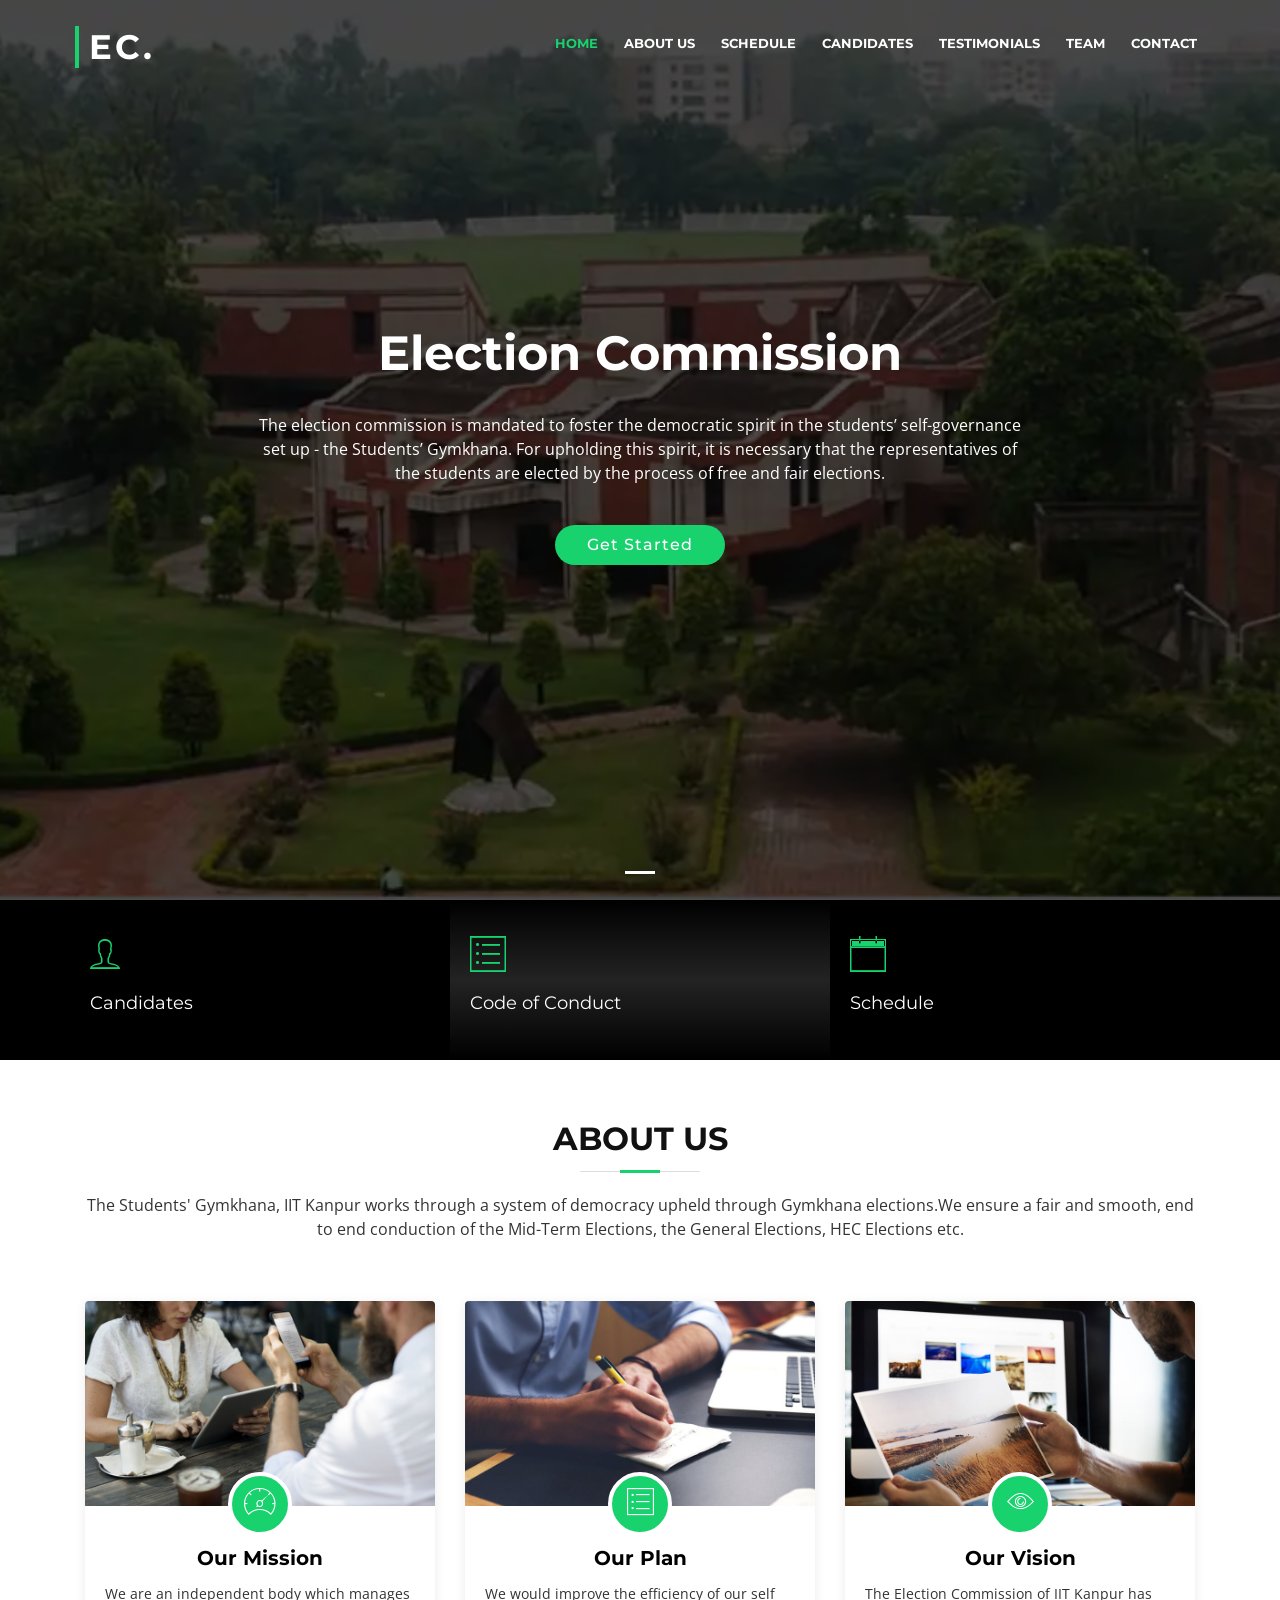
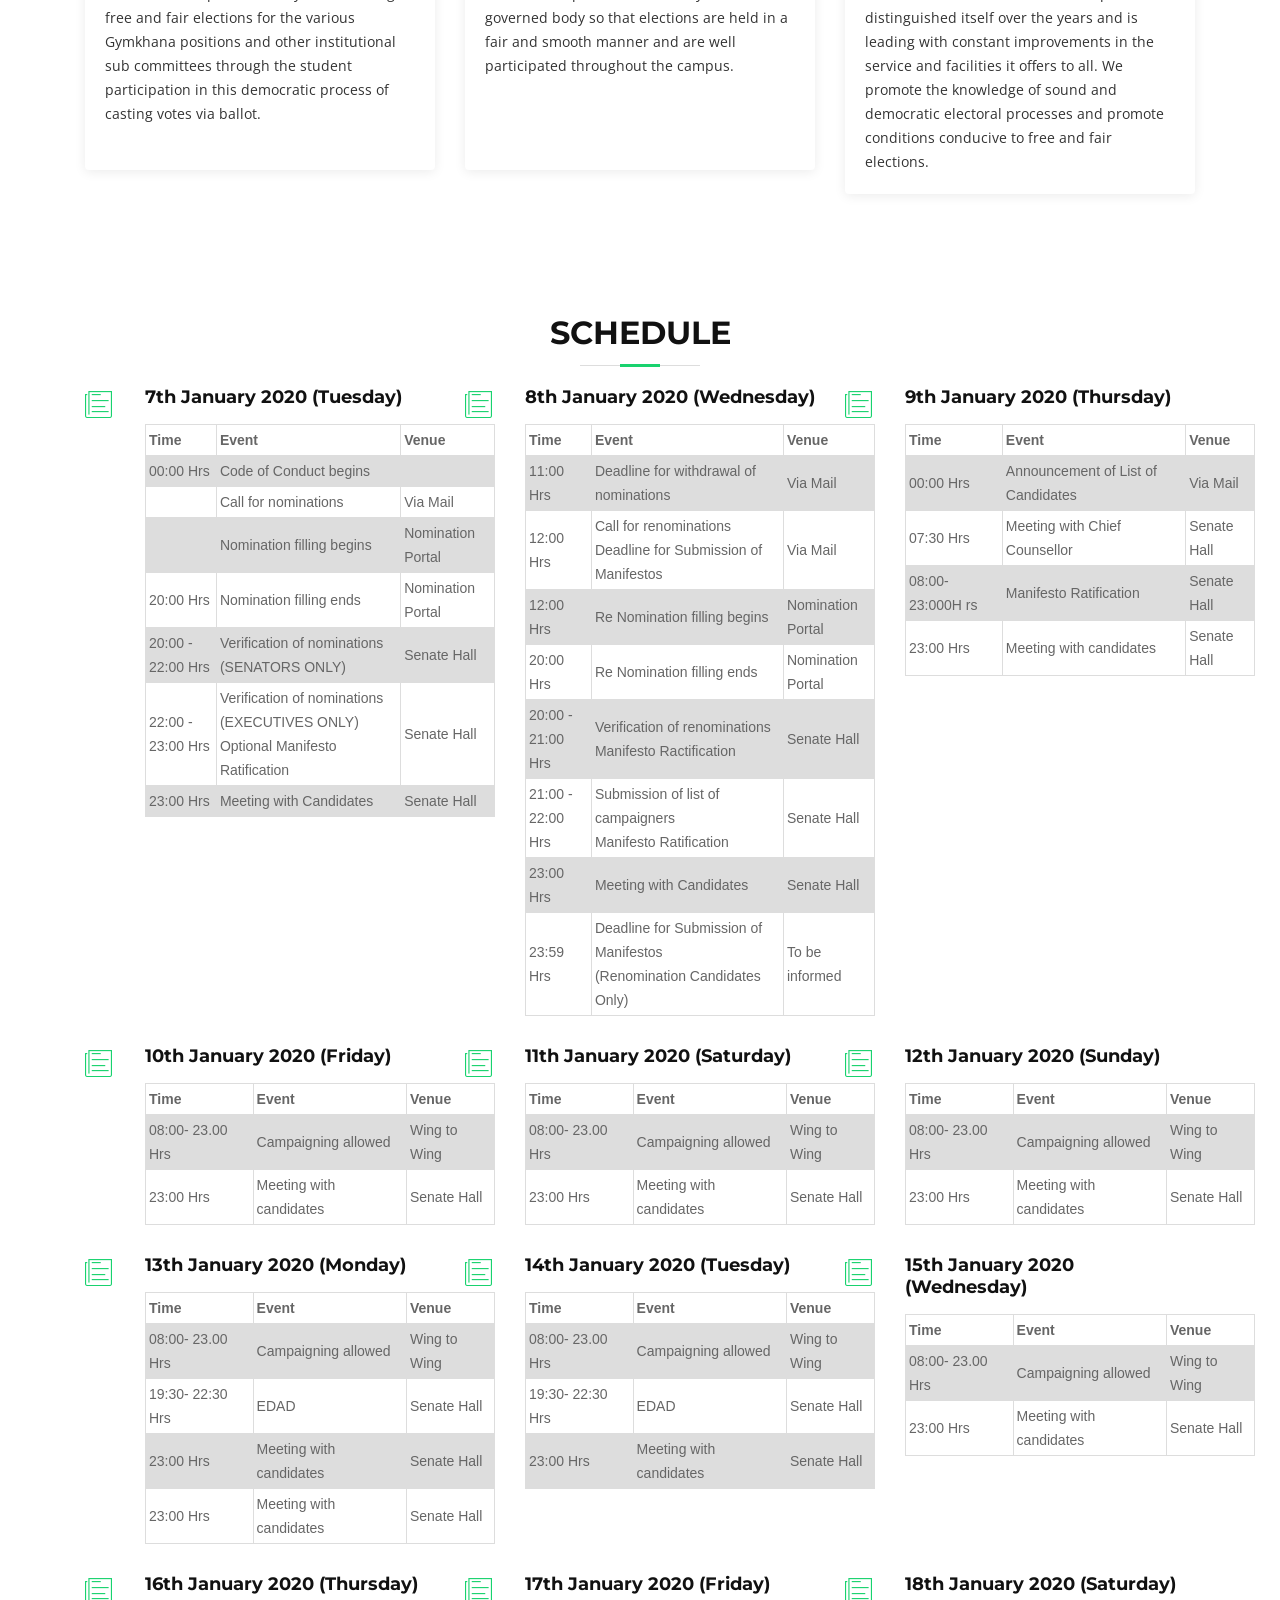
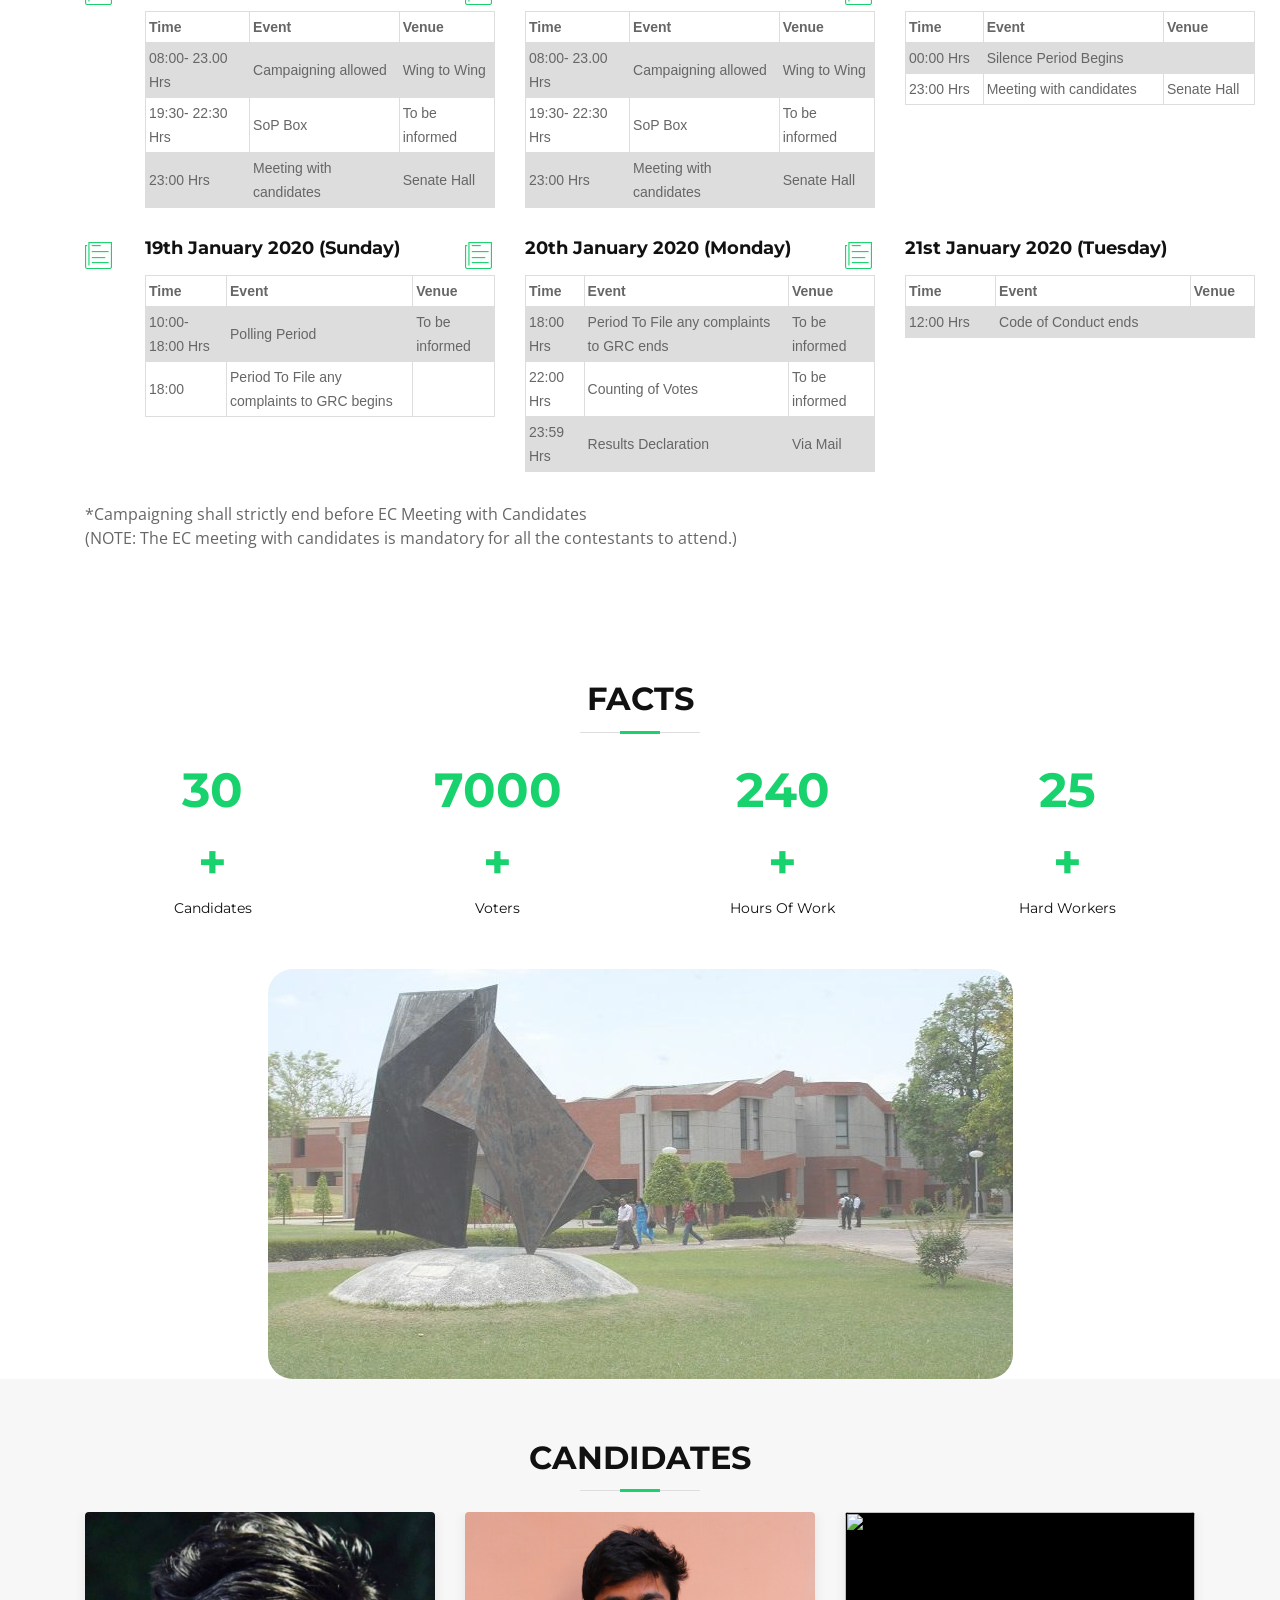
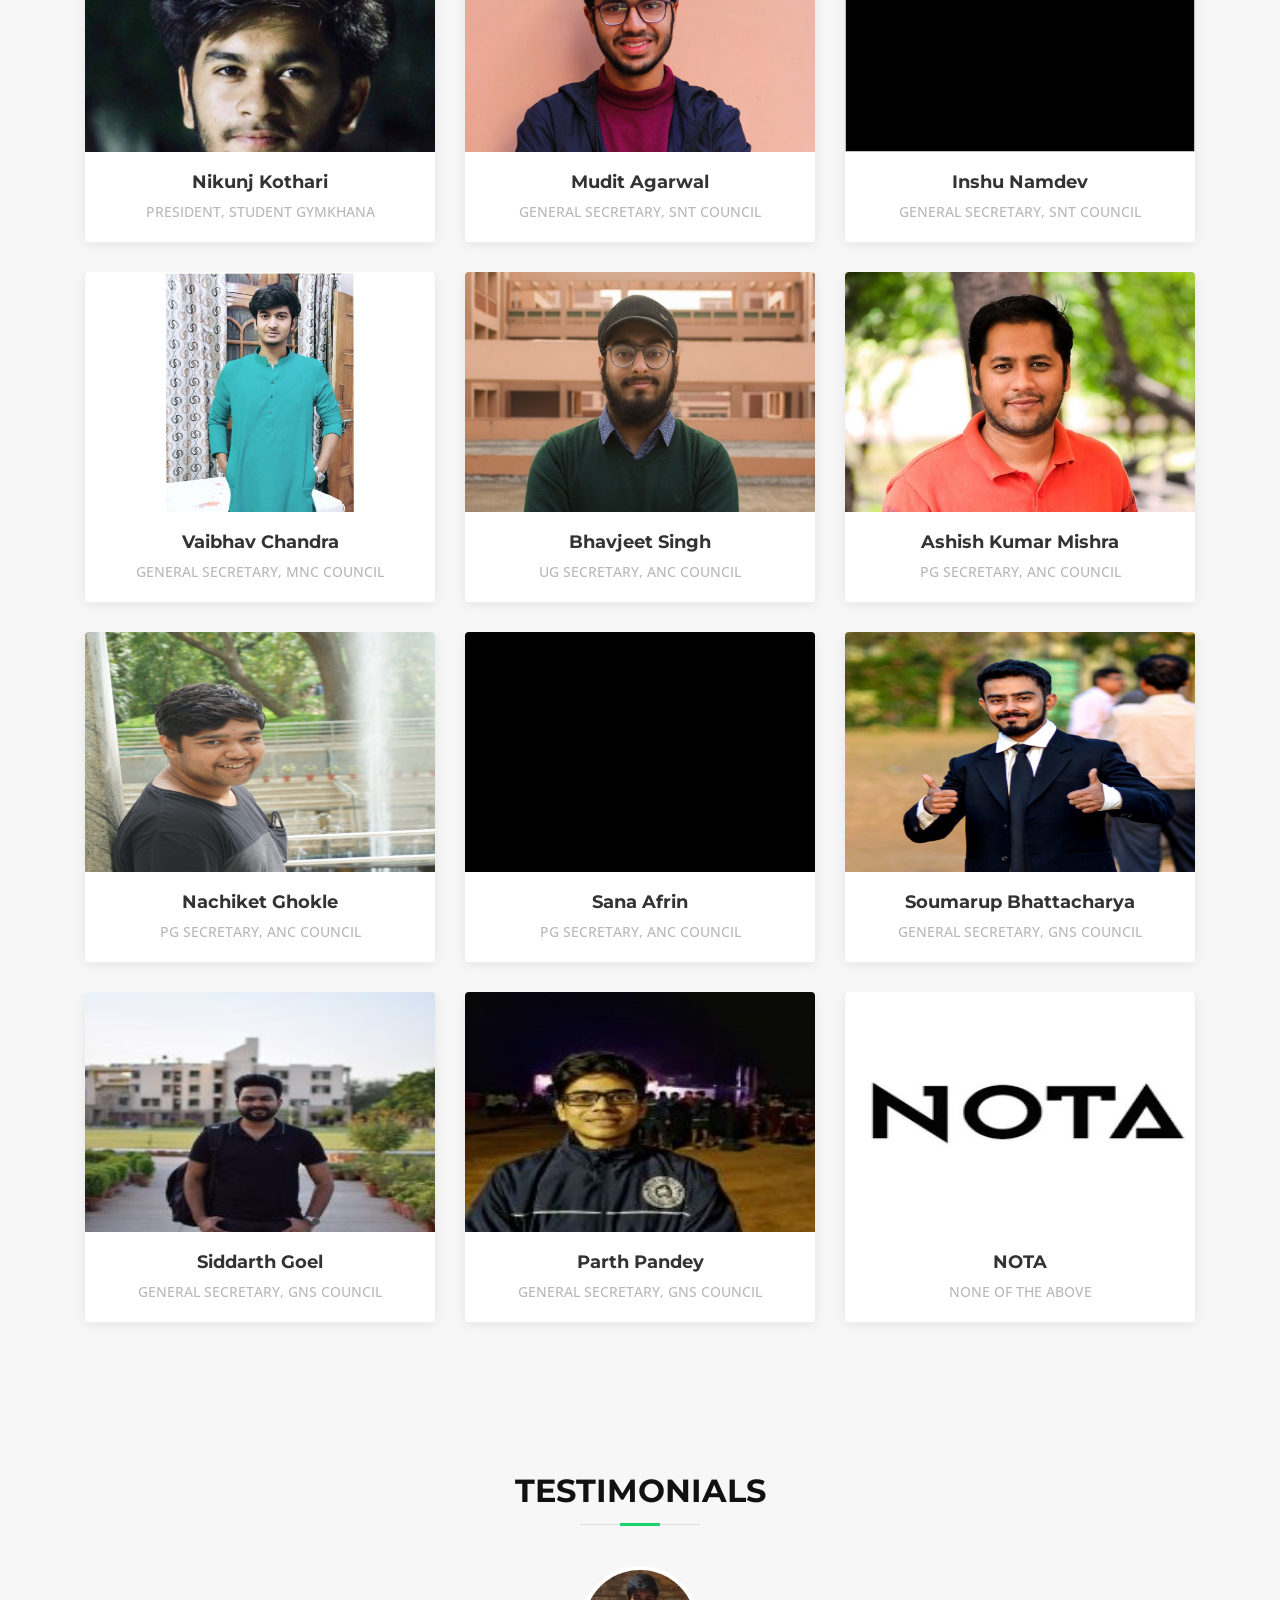
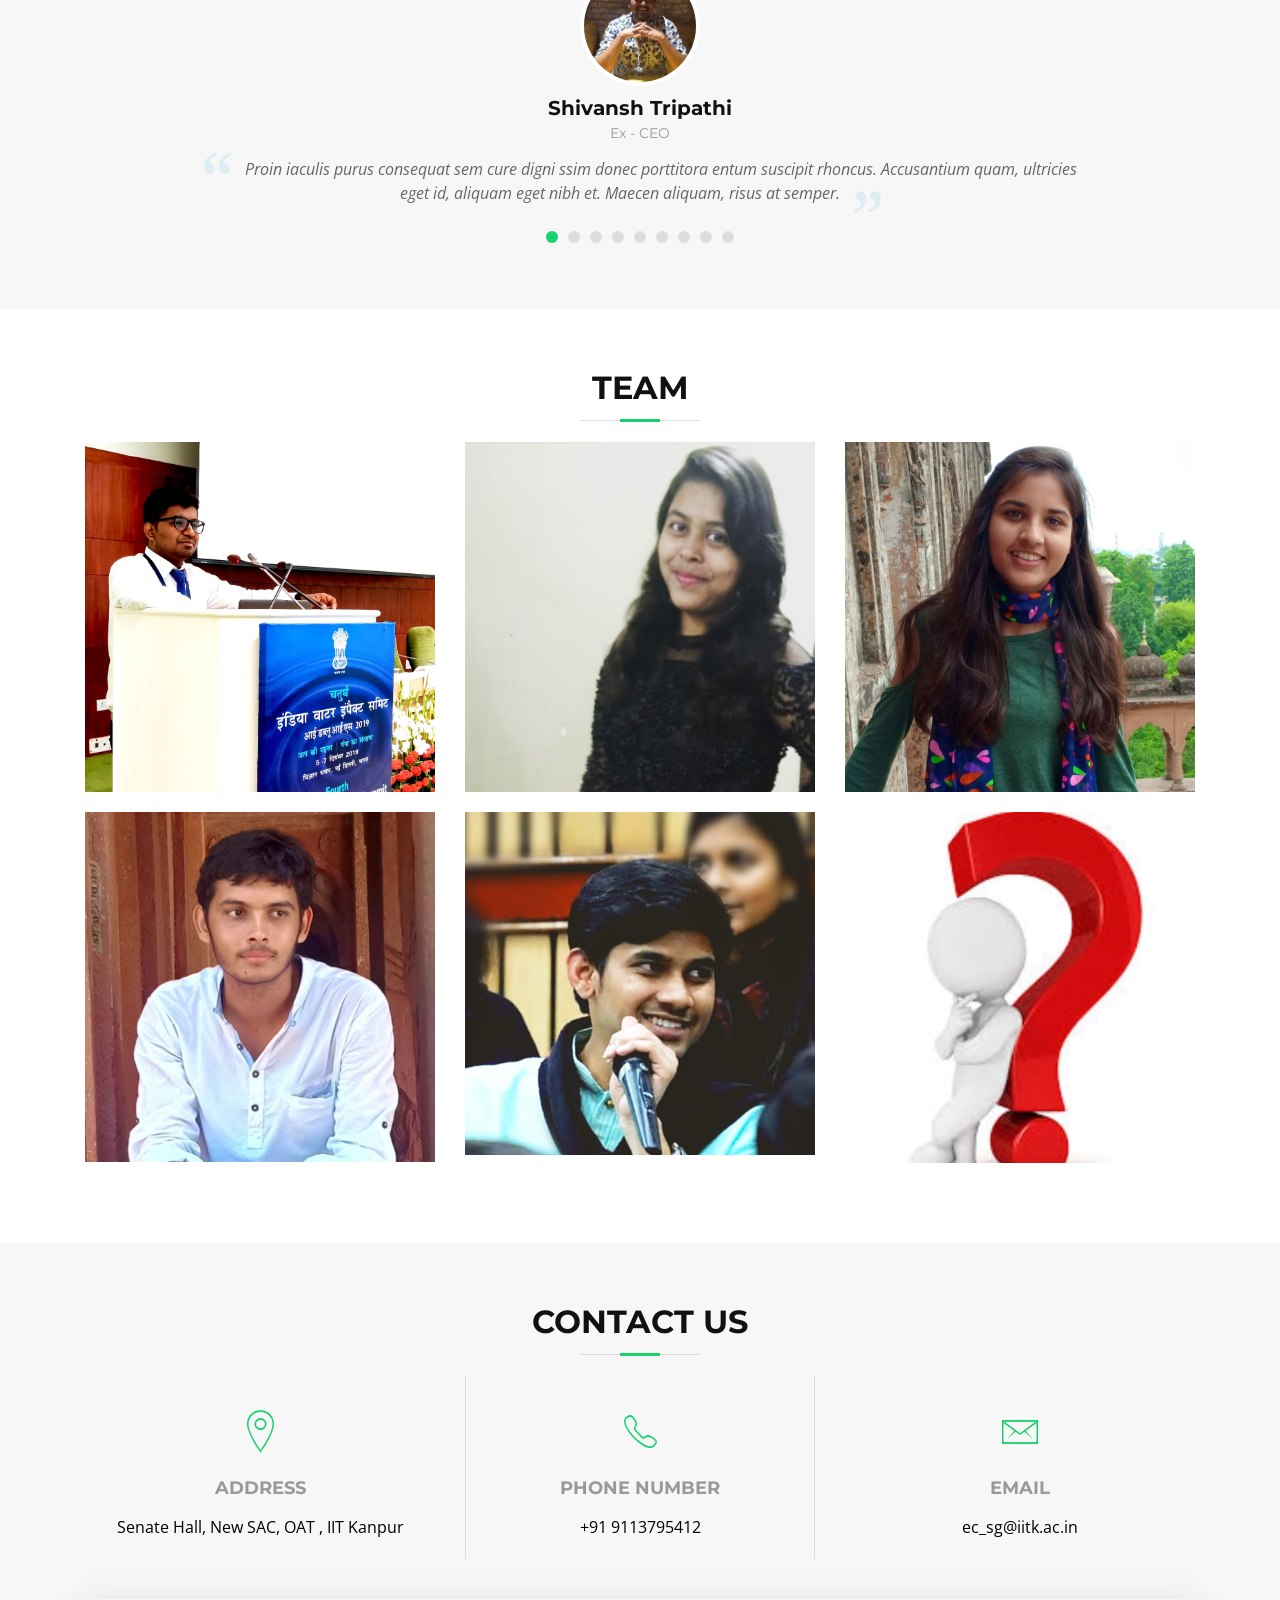
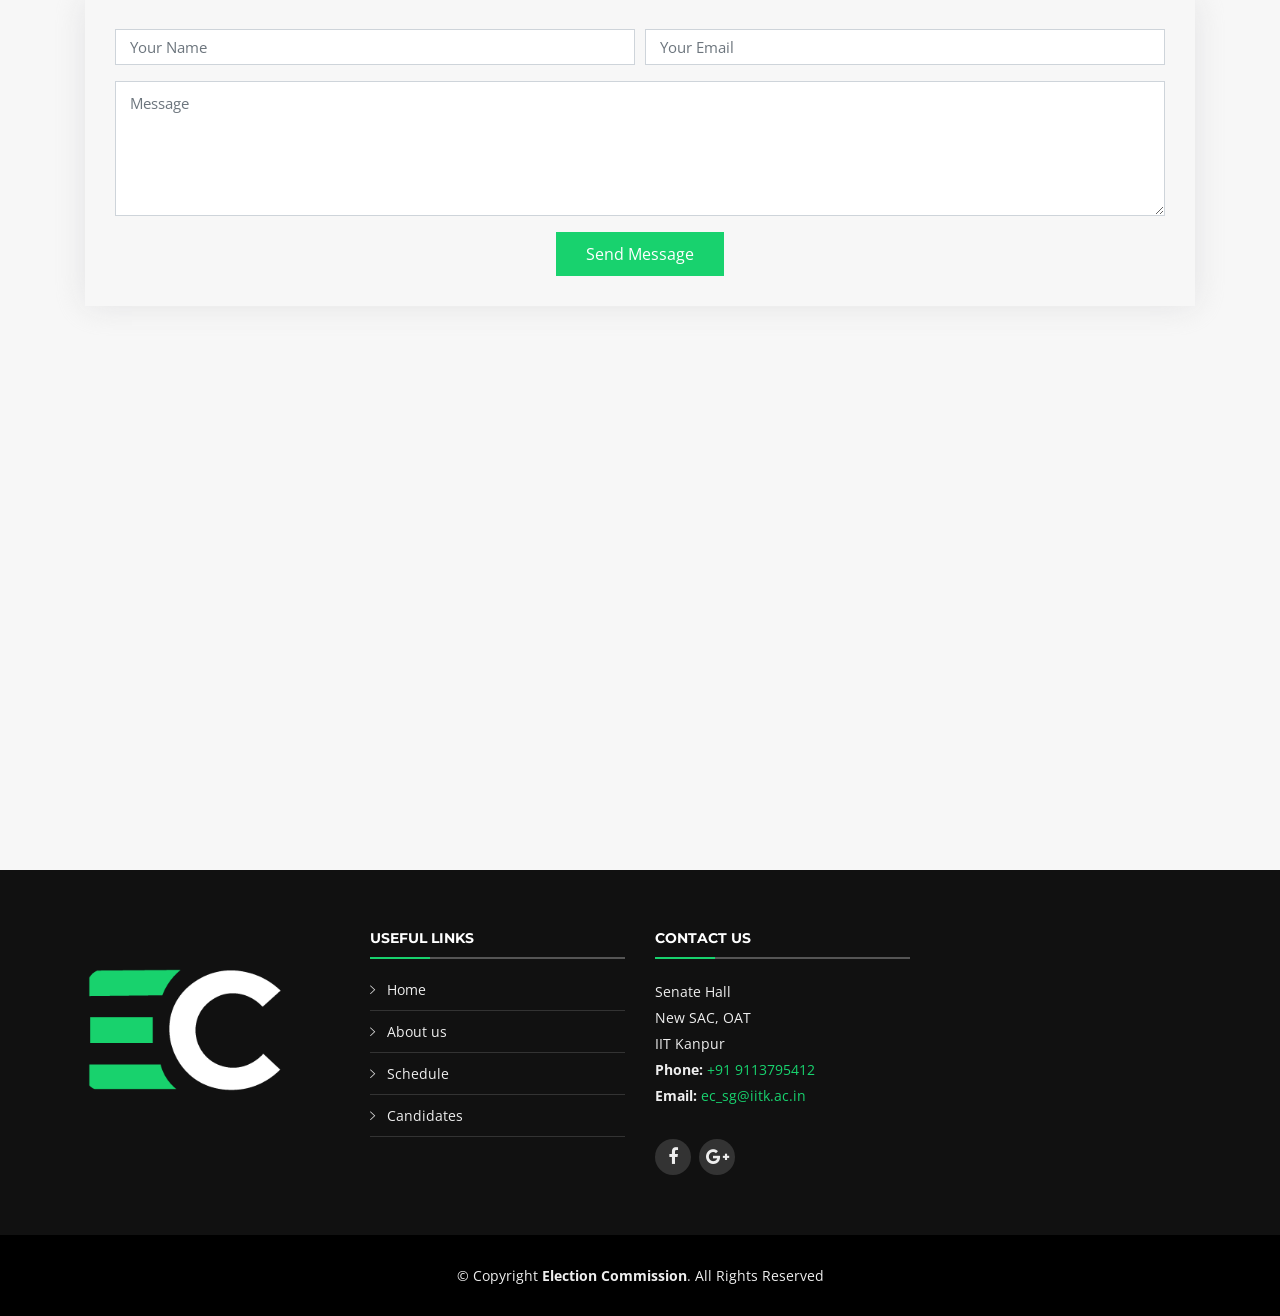
==== commit e82040ae: "Update index.html" ====
--- a/index.html
+++ b/index.html
@@ -1244,7 +1244,7 @@
 
   <a href="#" class="back-to-top"><i class="fa fa-chevron-up"></i></a>
   <!-- Uncomment below i you want to use a preloader -->
-  <div id="preloader"></div>
+<!--   <div id="preloader"></div> -->
 
   <!-- Vendor JS Files -->
   <script src="assets/vendor/jquery/jquery.min.js"></script>
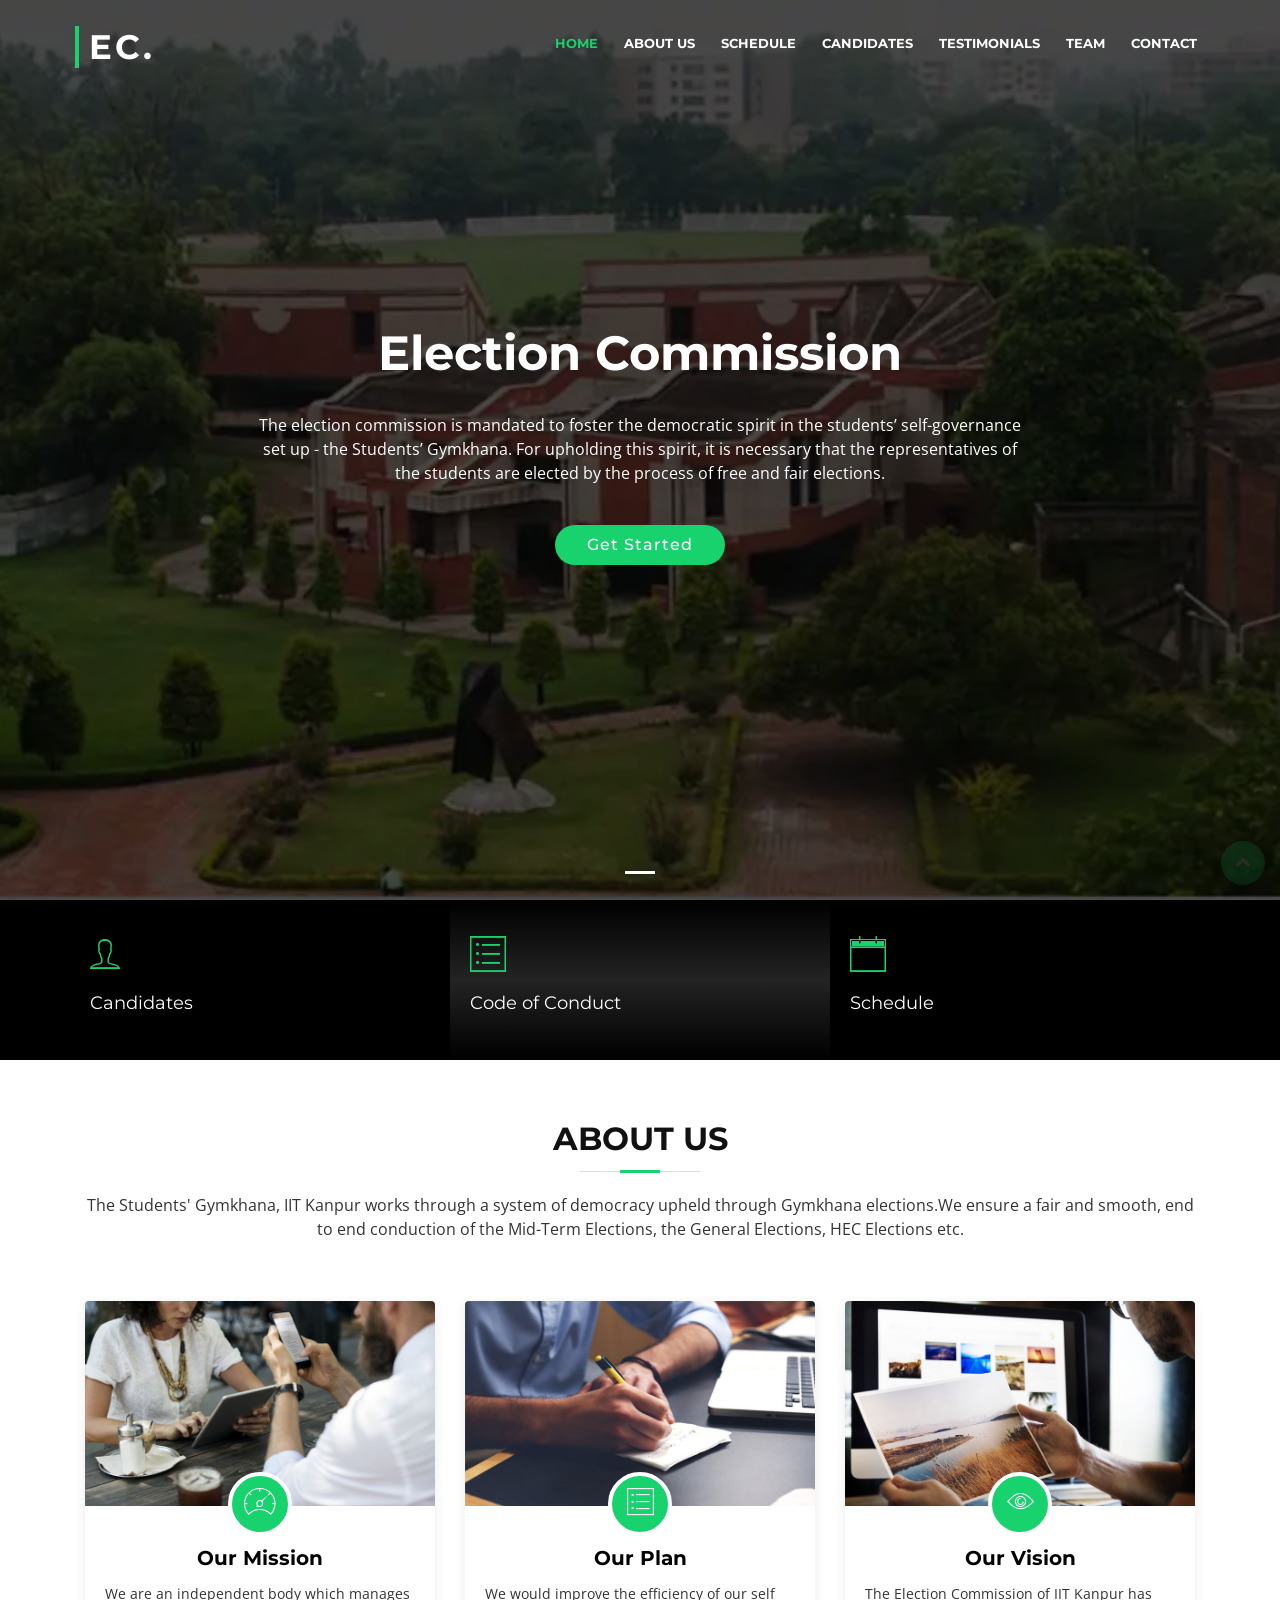
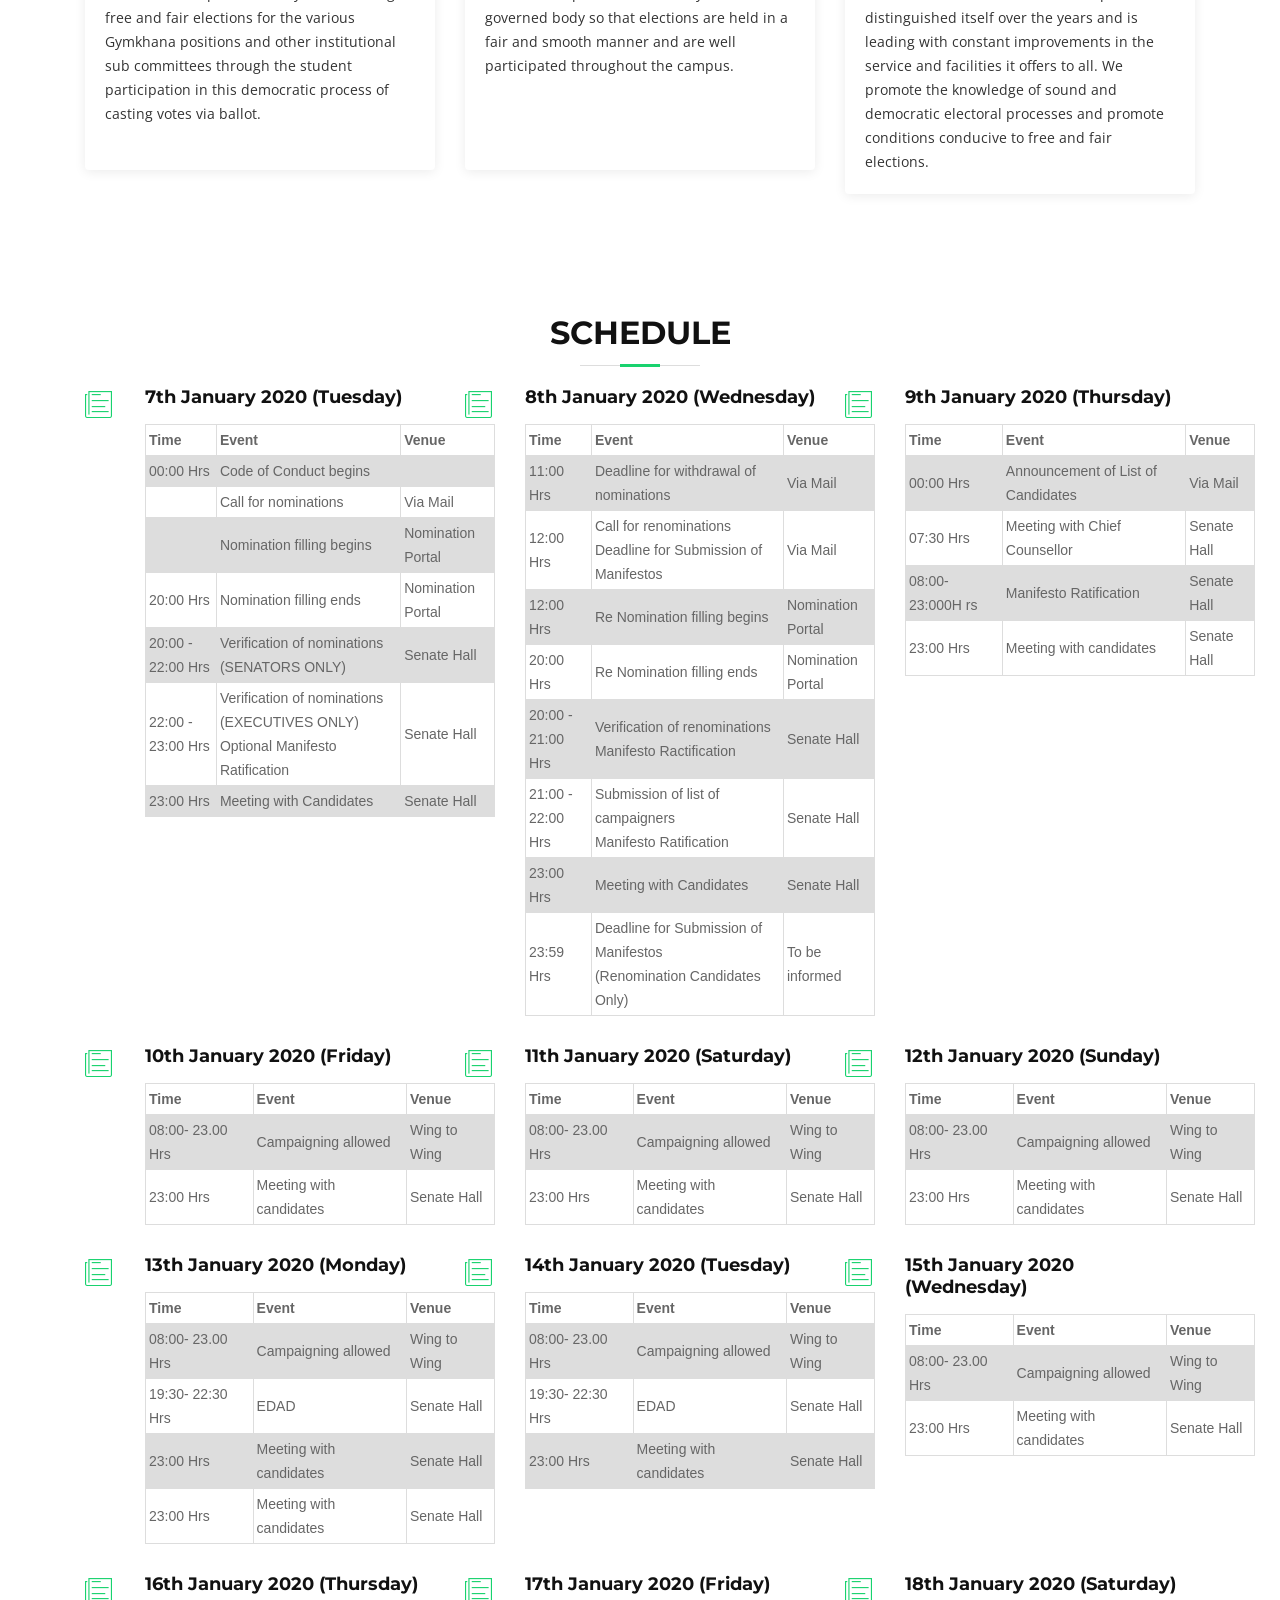
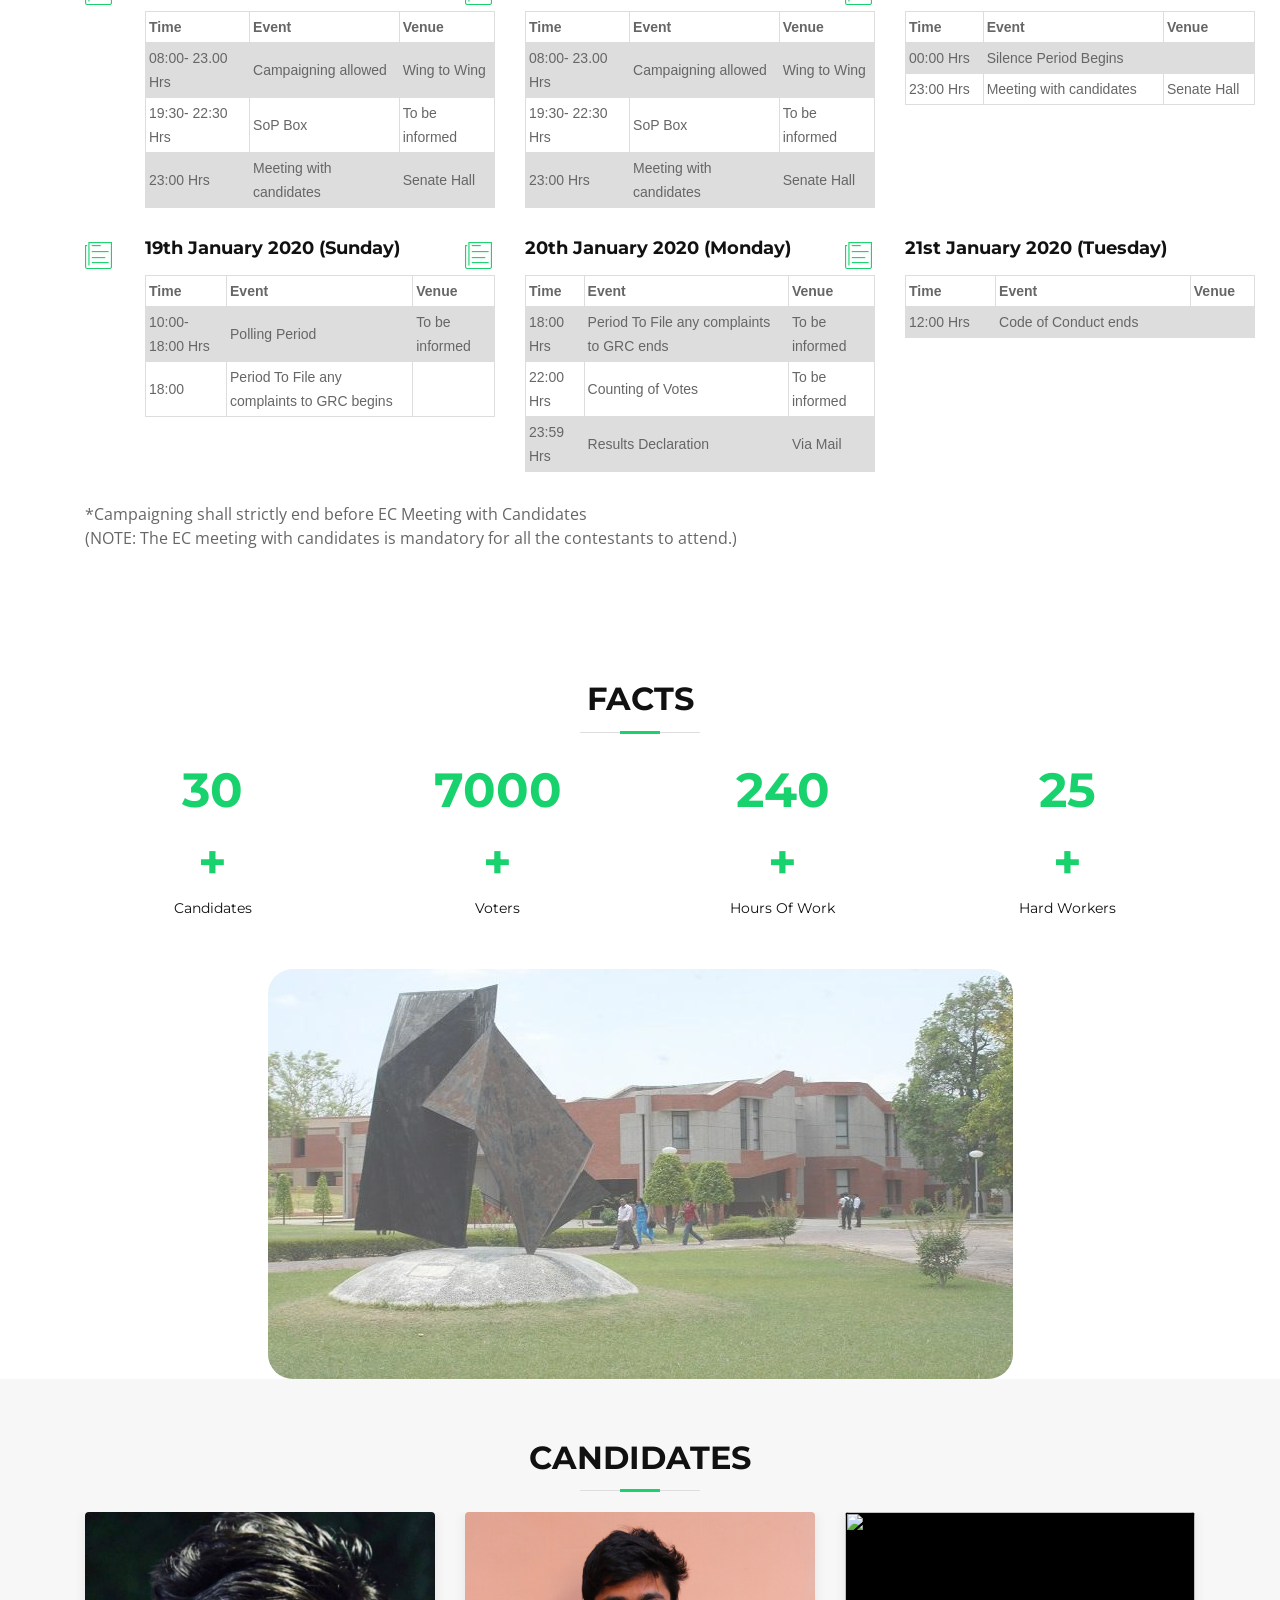
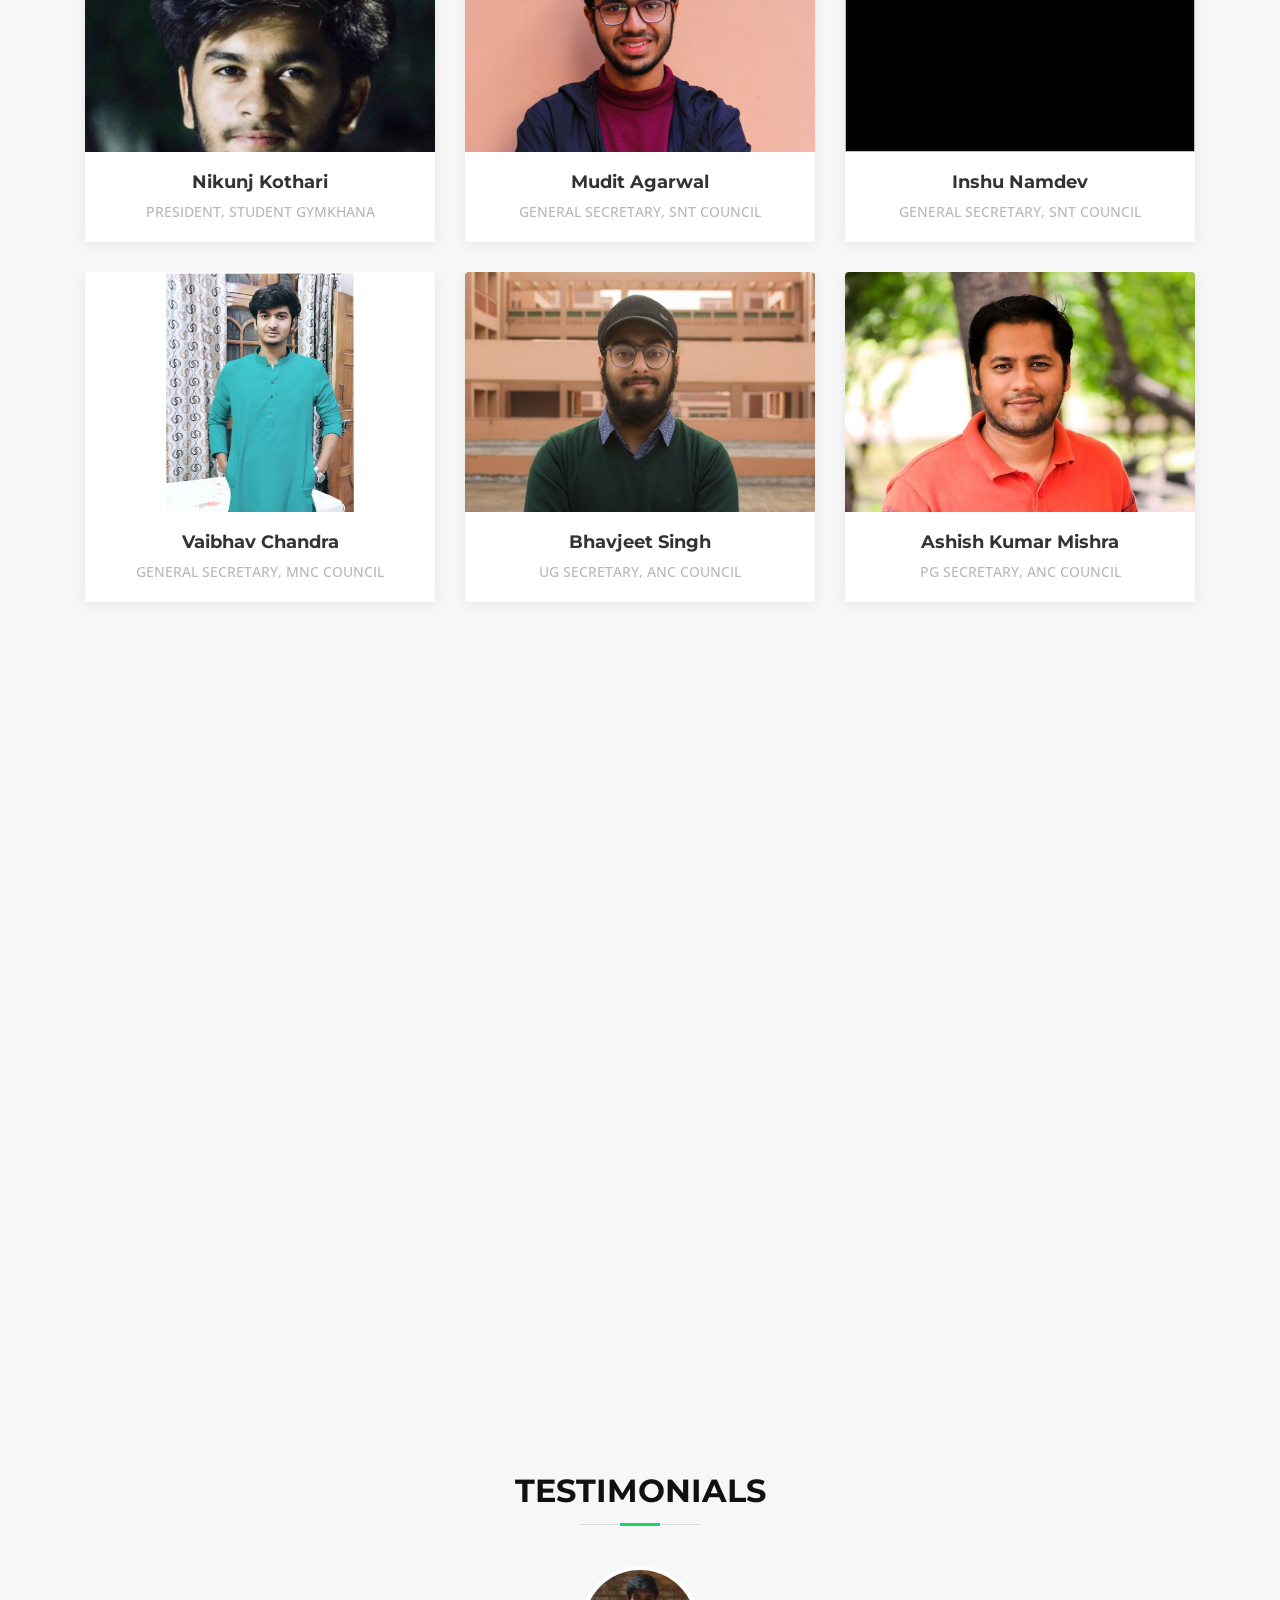
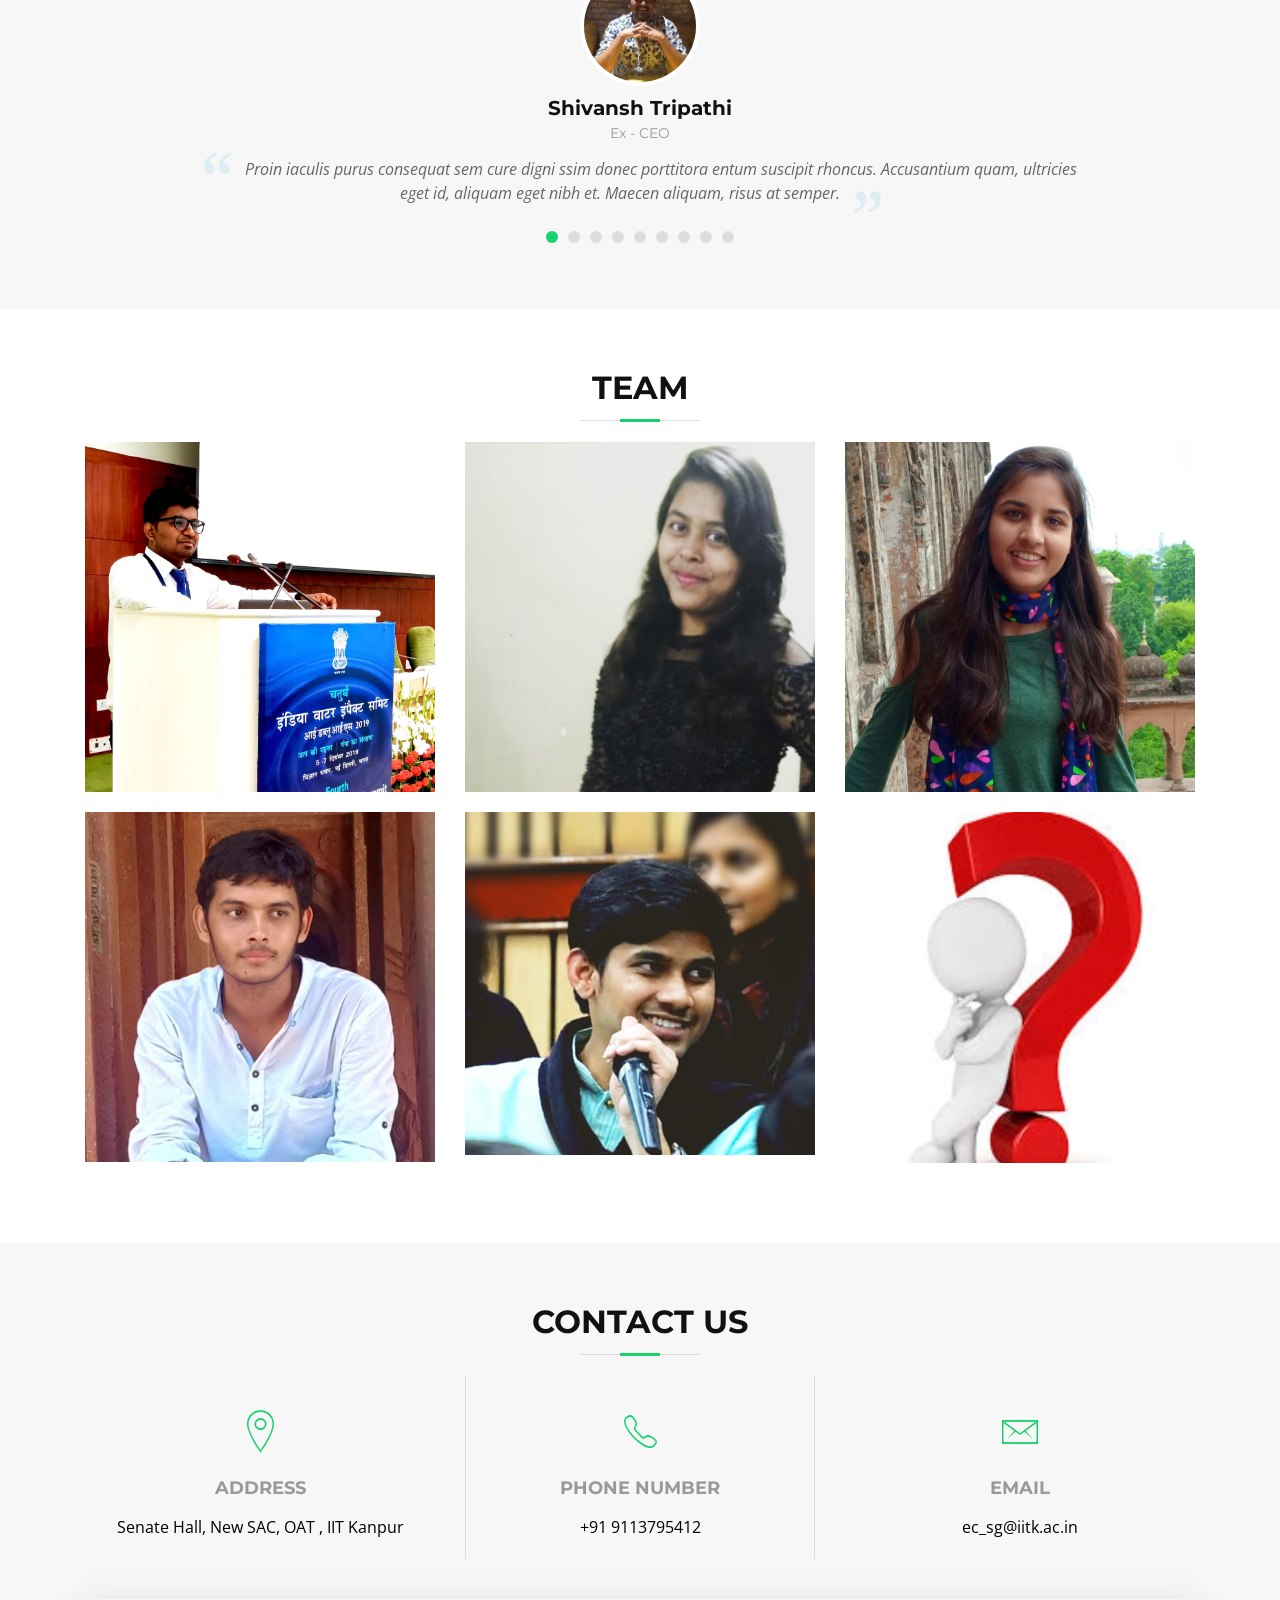
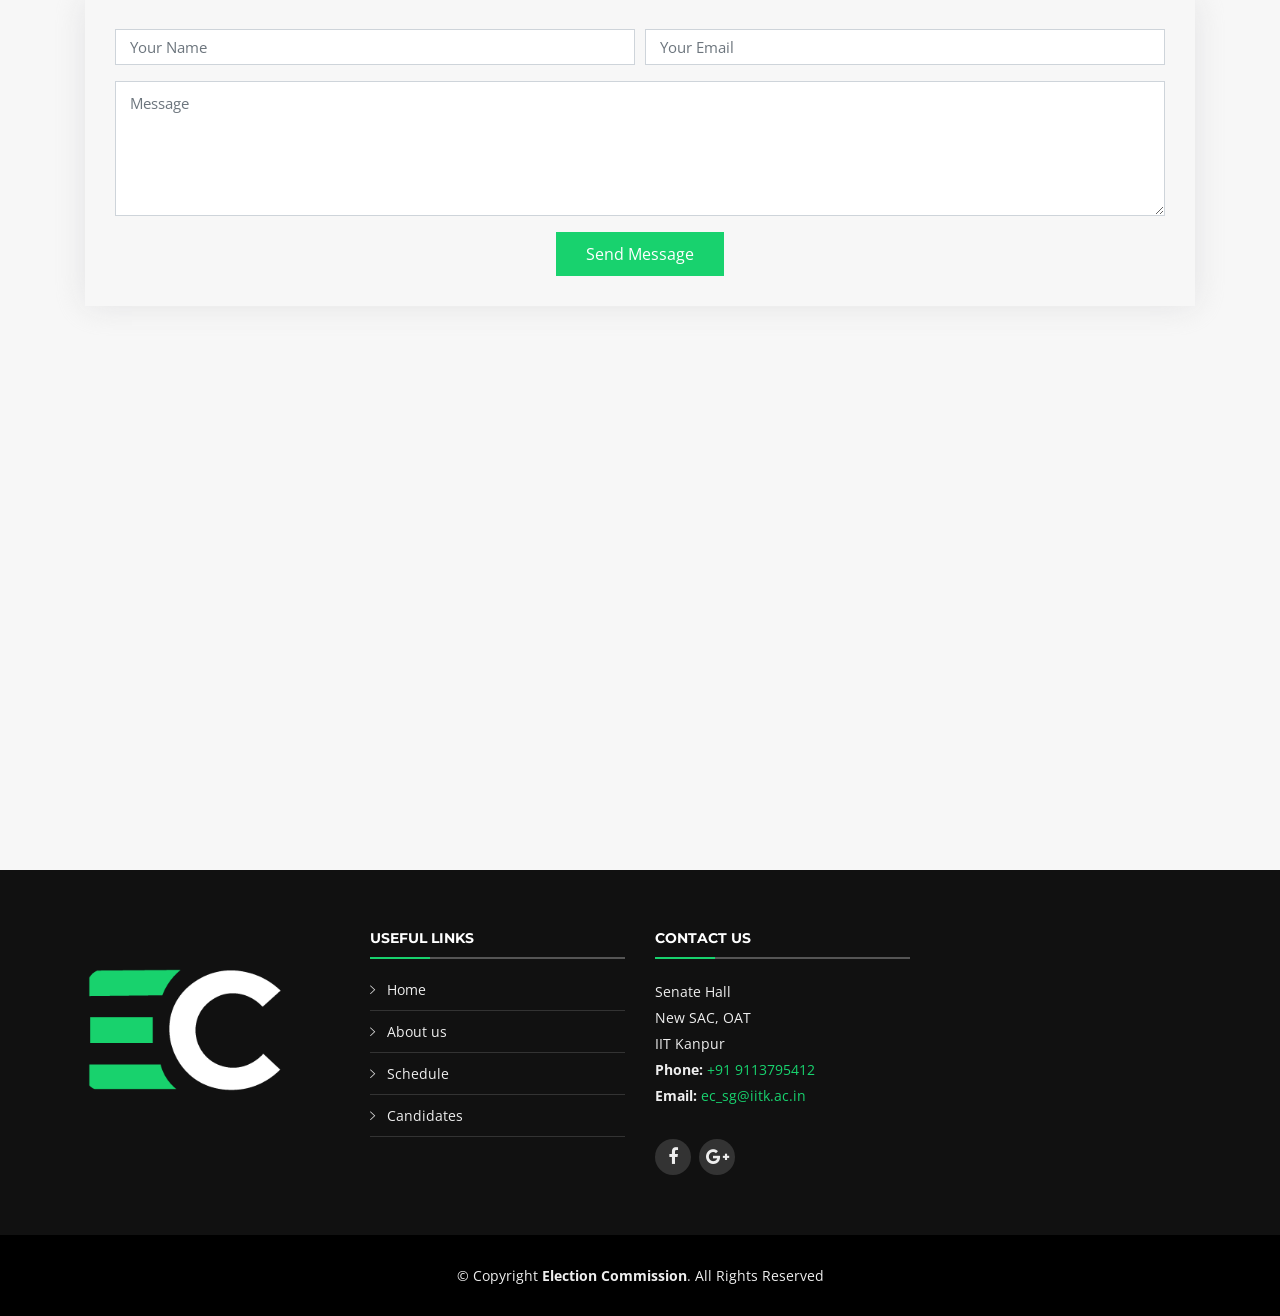
==== commit 4c38e506: "Update index.html" ====
--- a/index.html
+++ b/index.html
@@ -1244,7 +1244,7 @@
 
   <a href="#" class="back-to-top"><i class="fa fa-chevron-up"></i></a>
   <!-- Uncomment below i you want to use a preloader -->
-<!--   <div id="preloader"></div> -->
+  <div id="preloader"></div>
 
   <!-- Vendor JS Files -->
   <script src="assets/vendor/jquery/jquery.min.js"></script>
